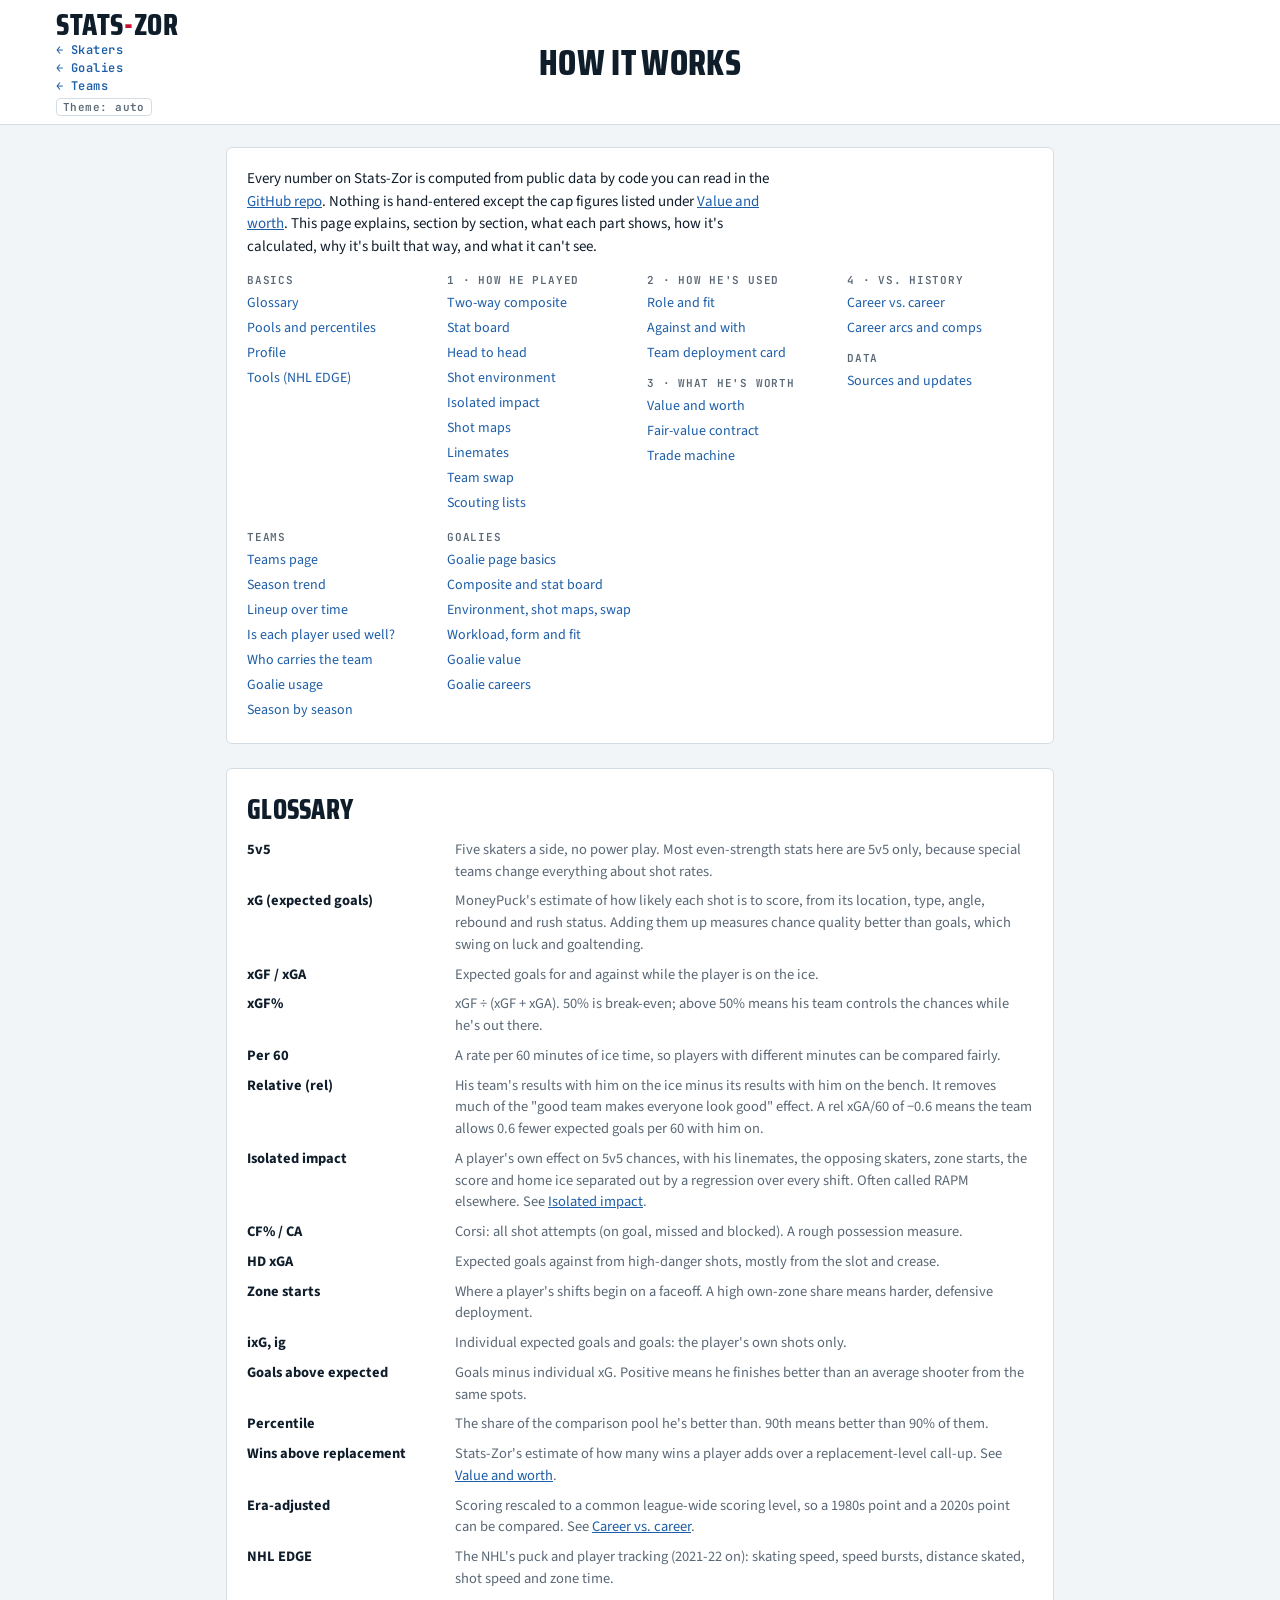
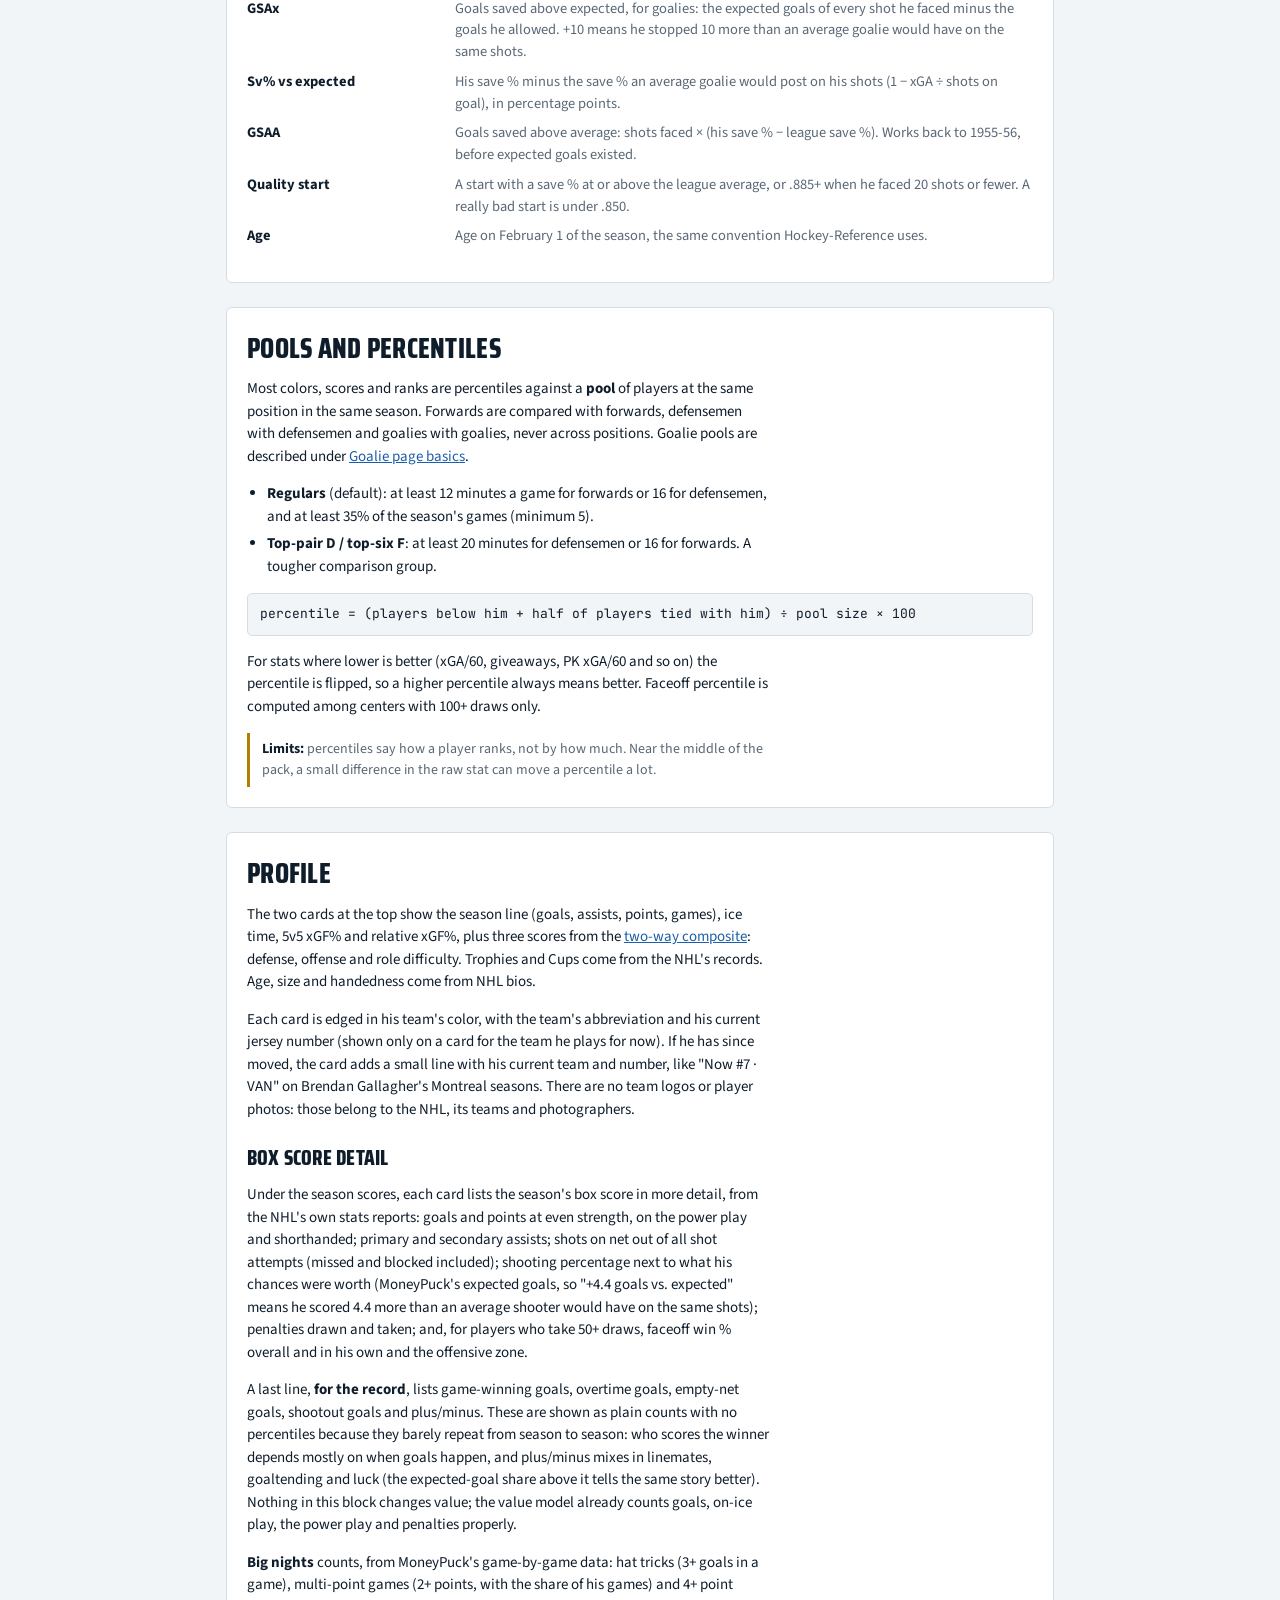
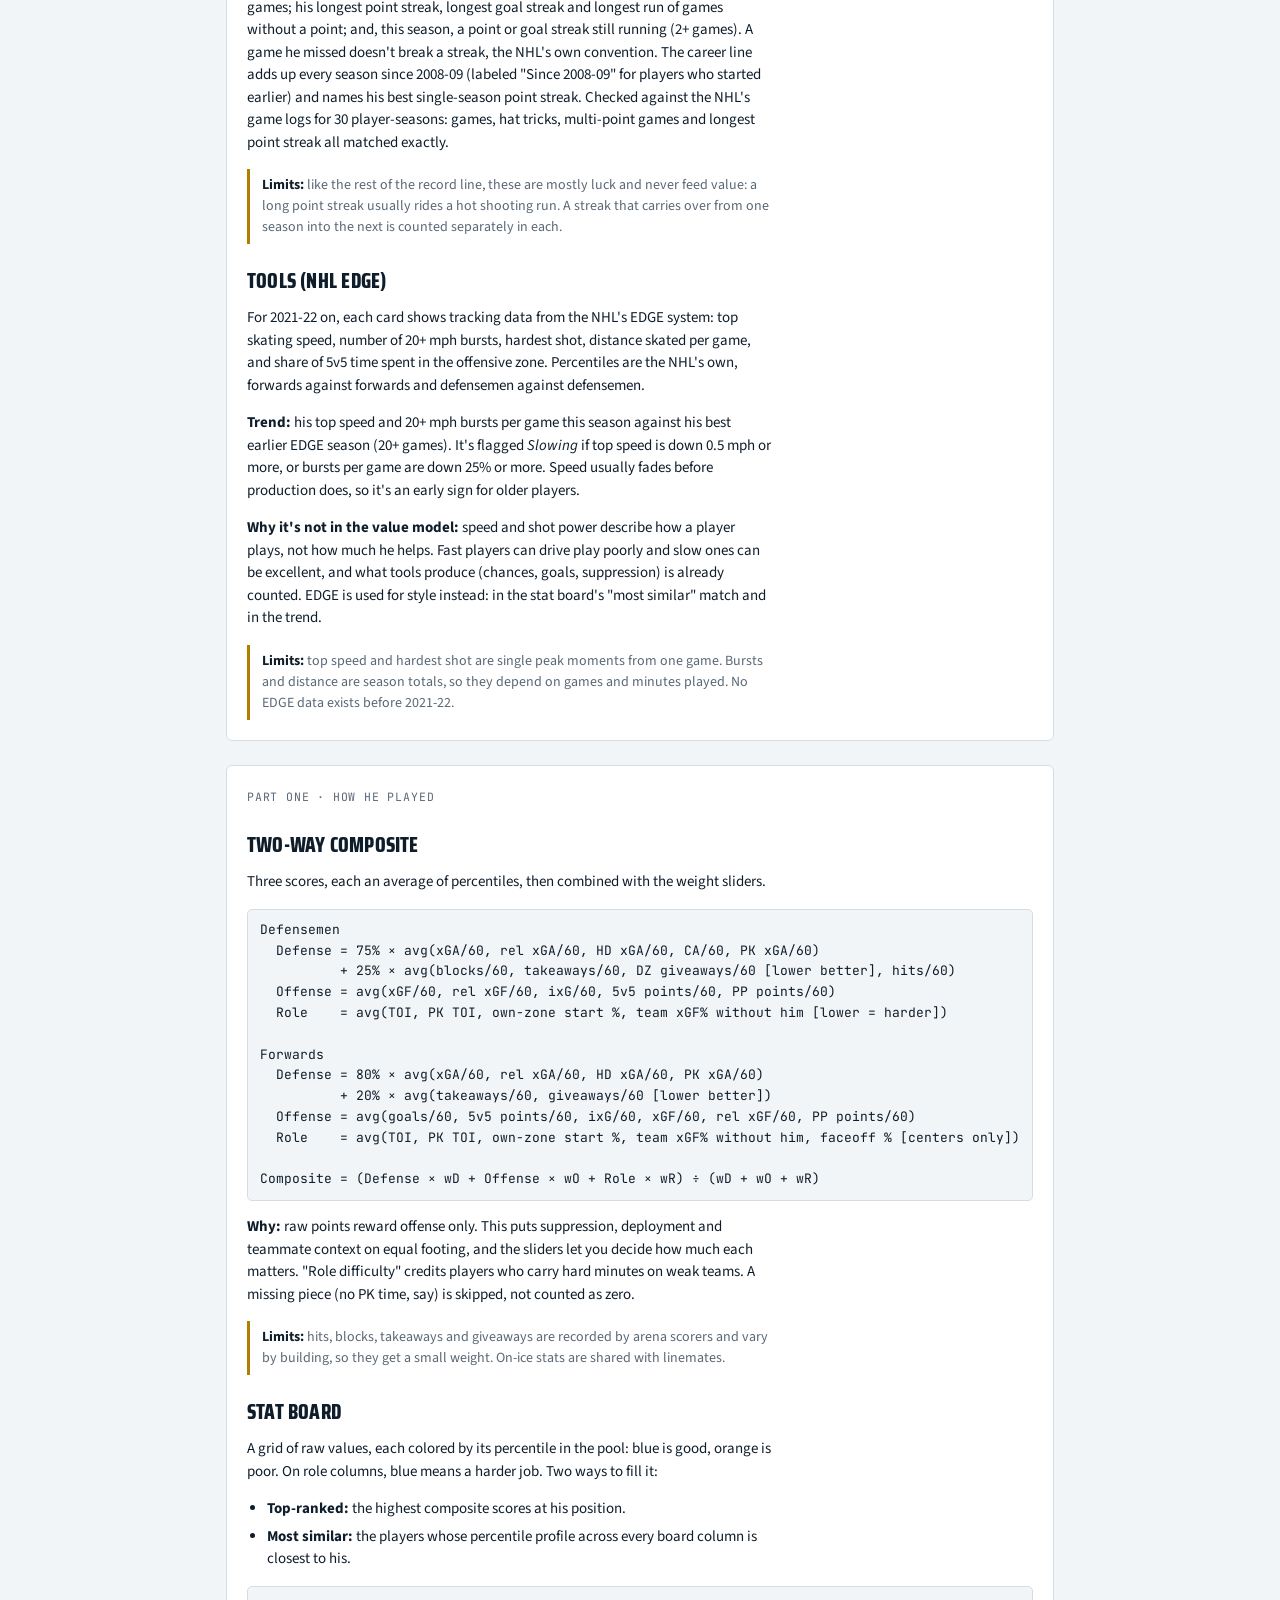
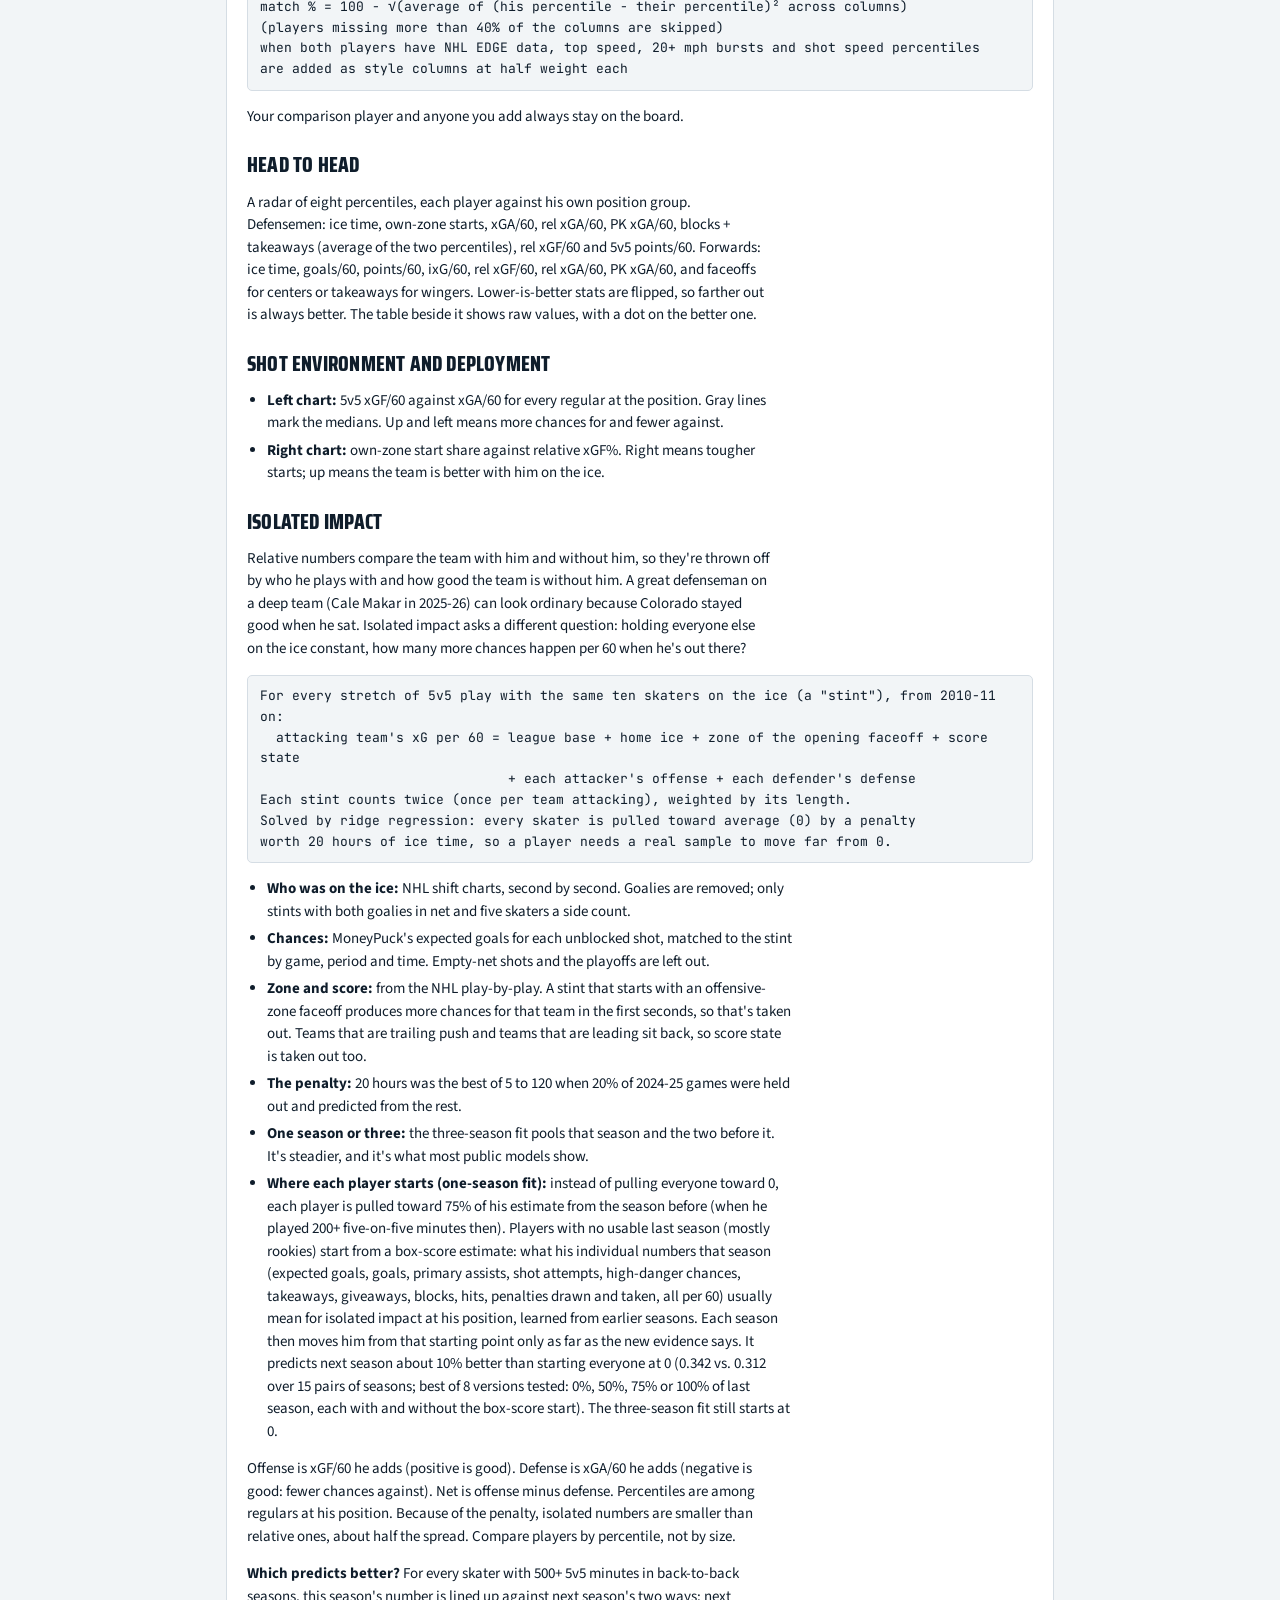
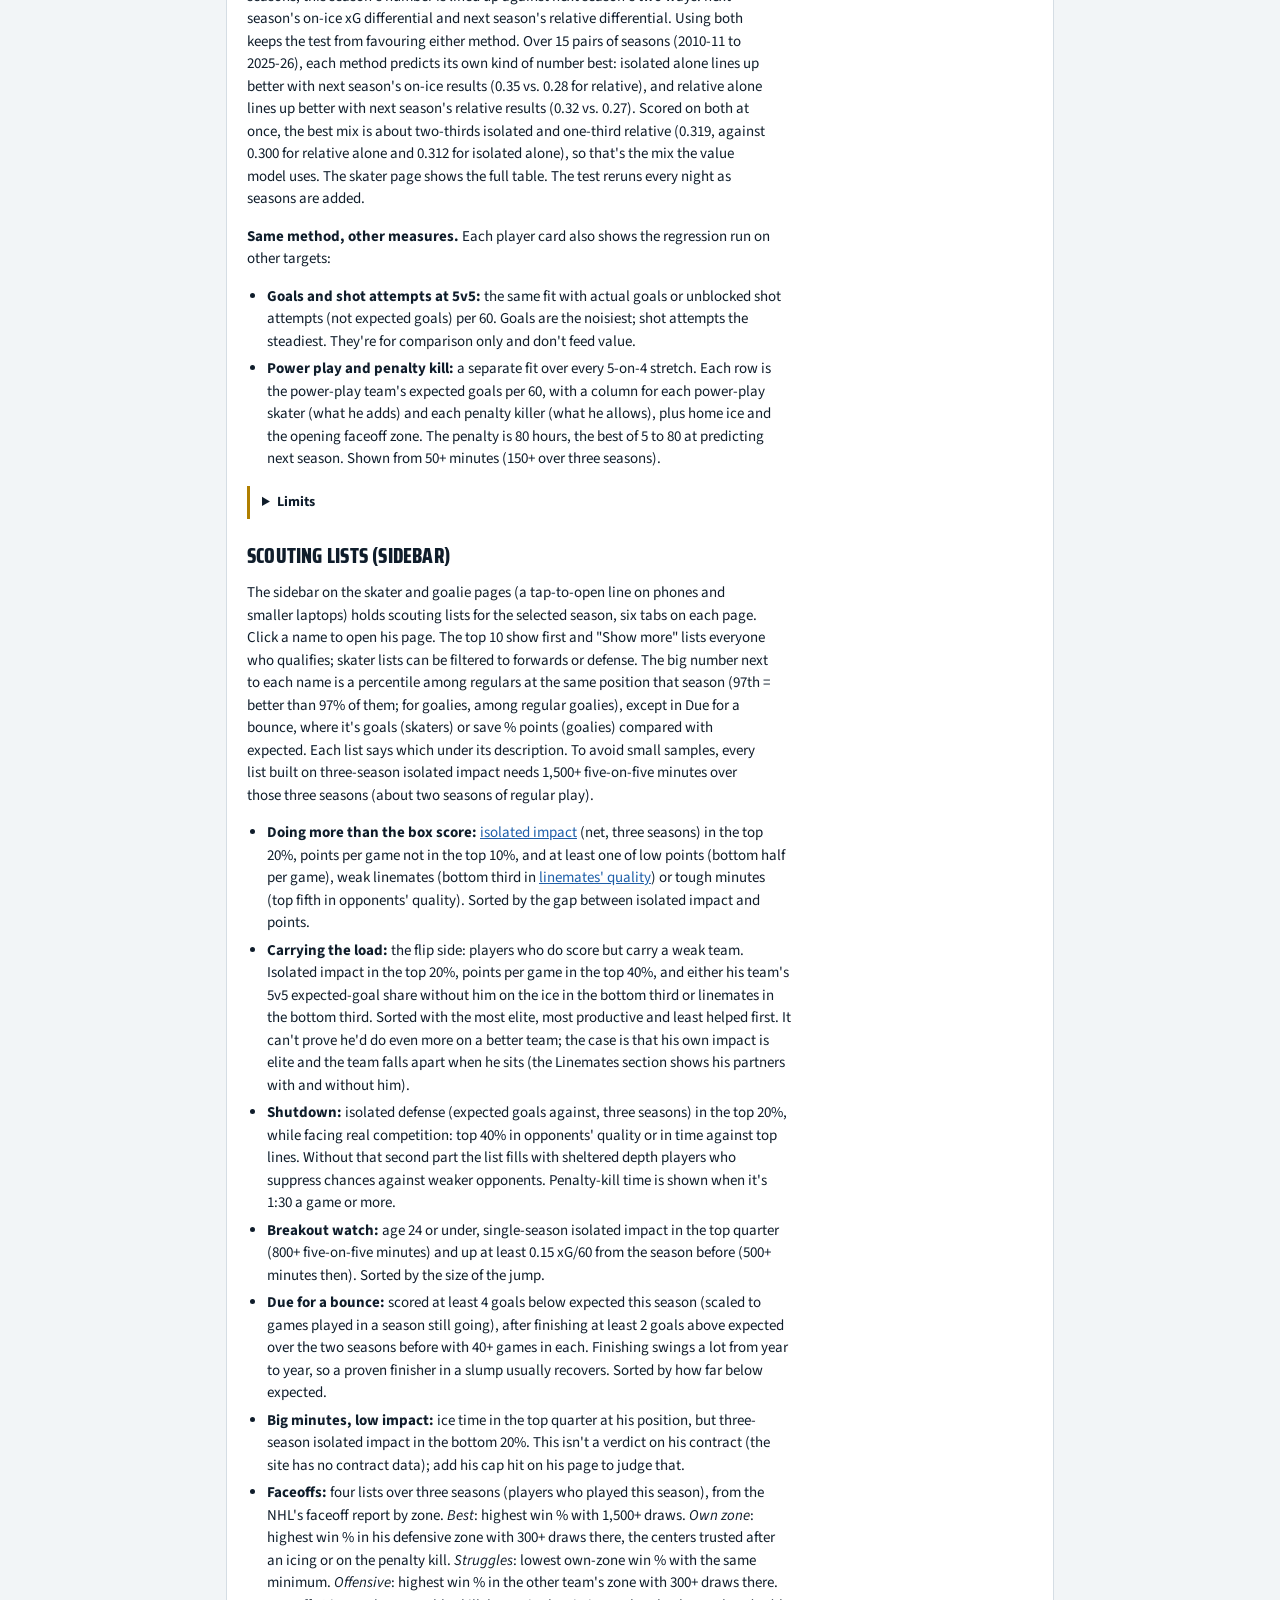
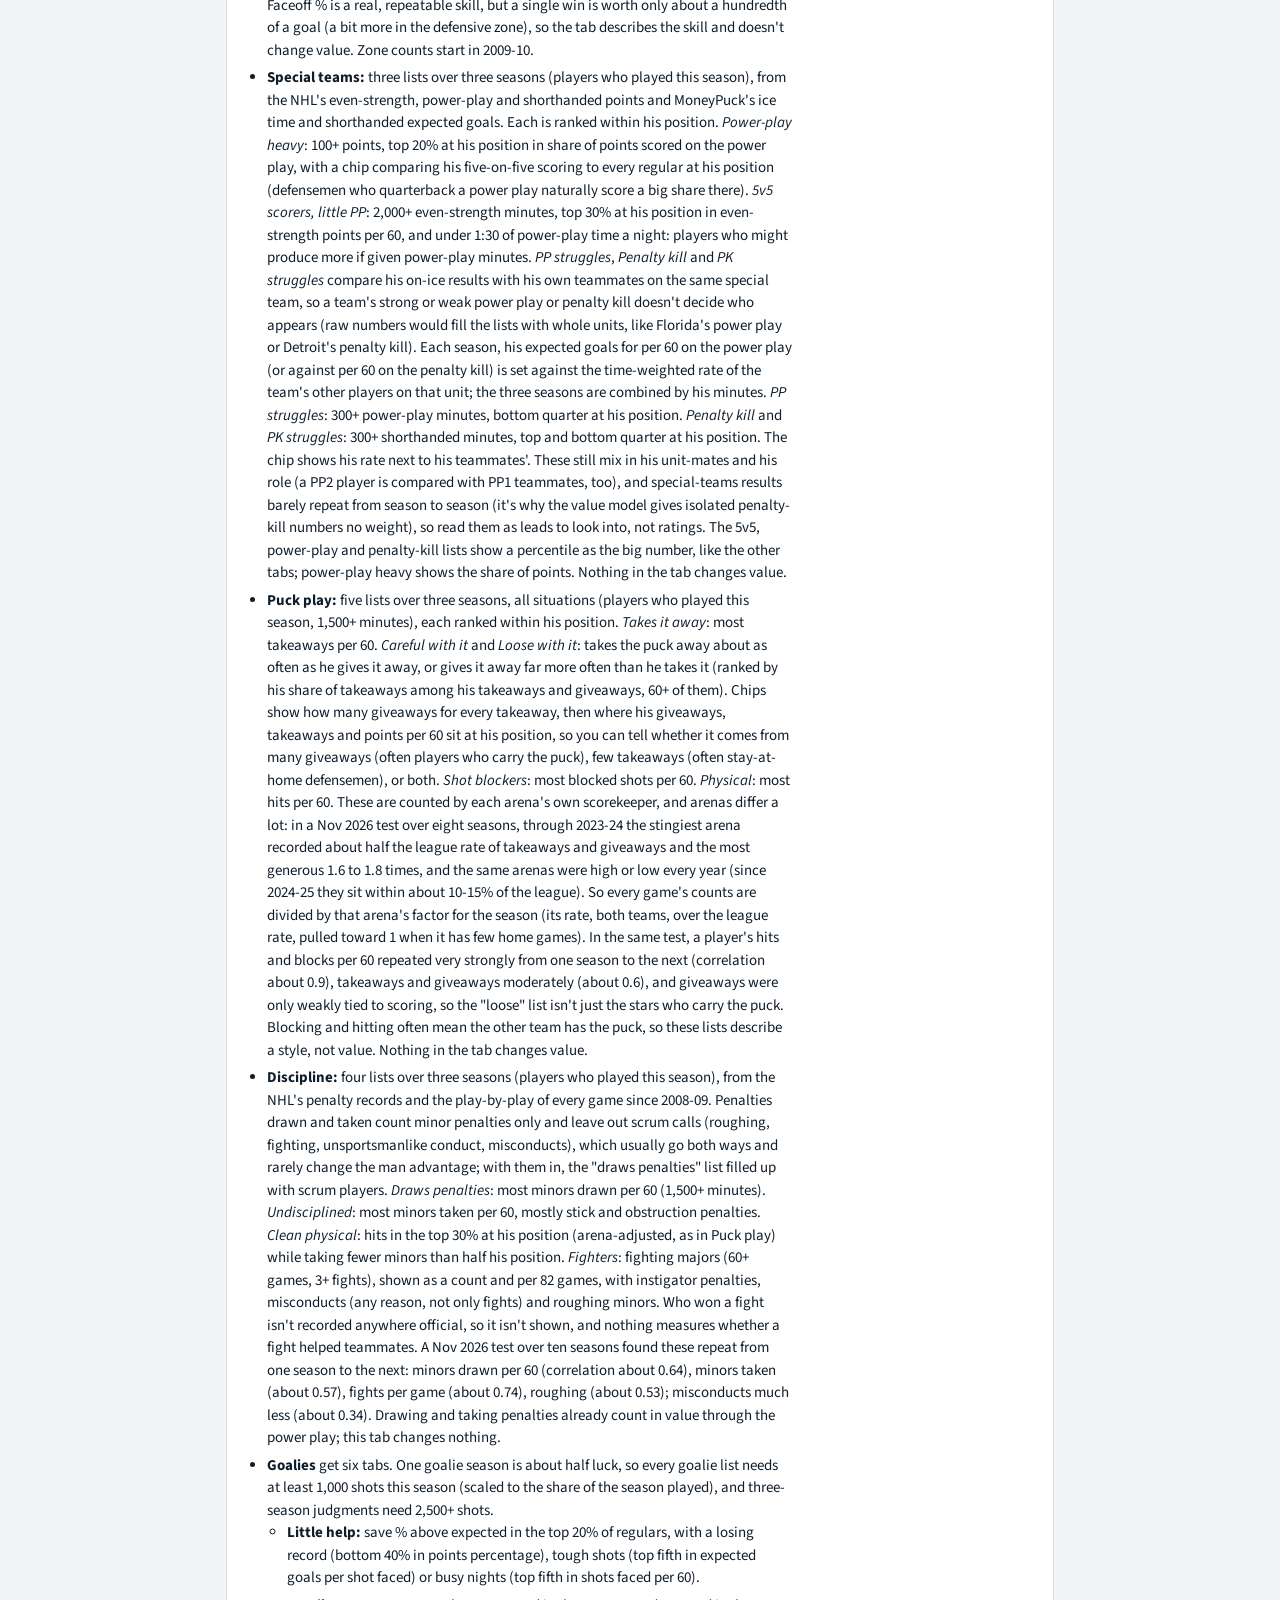
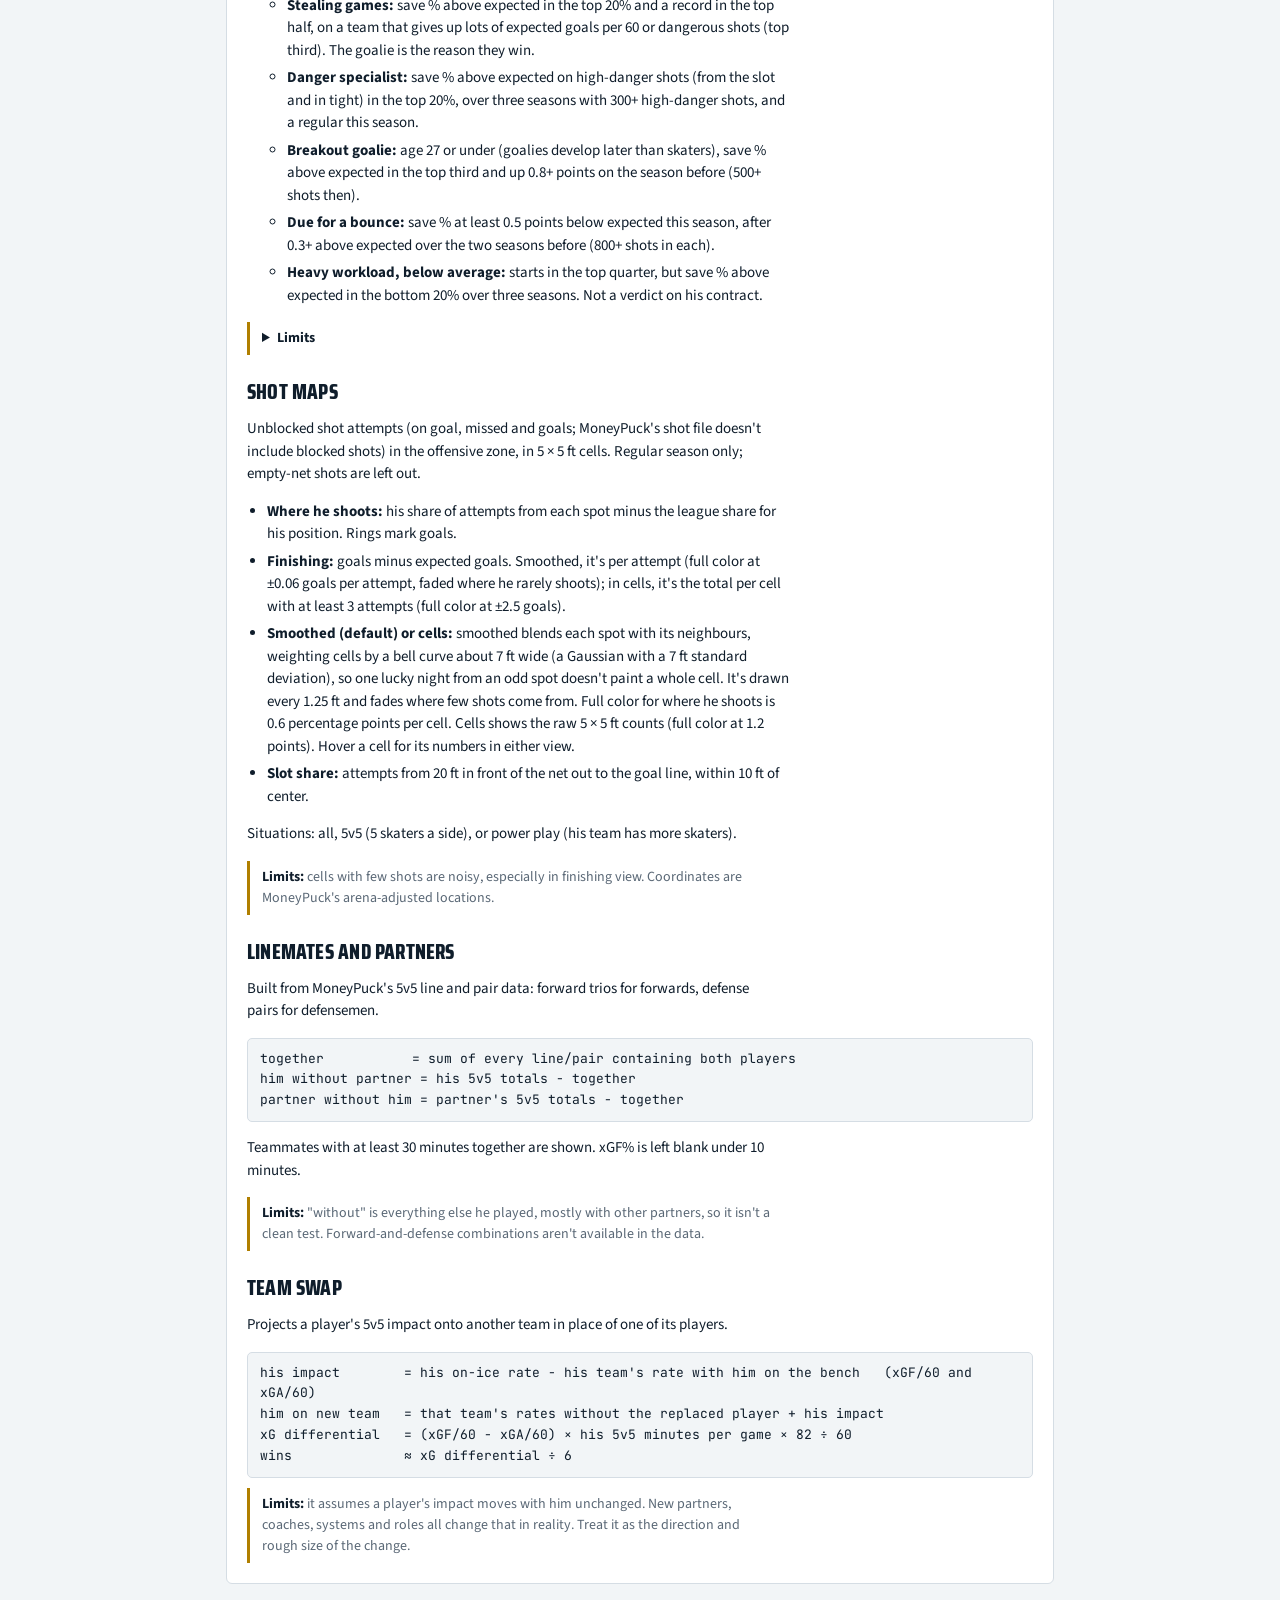
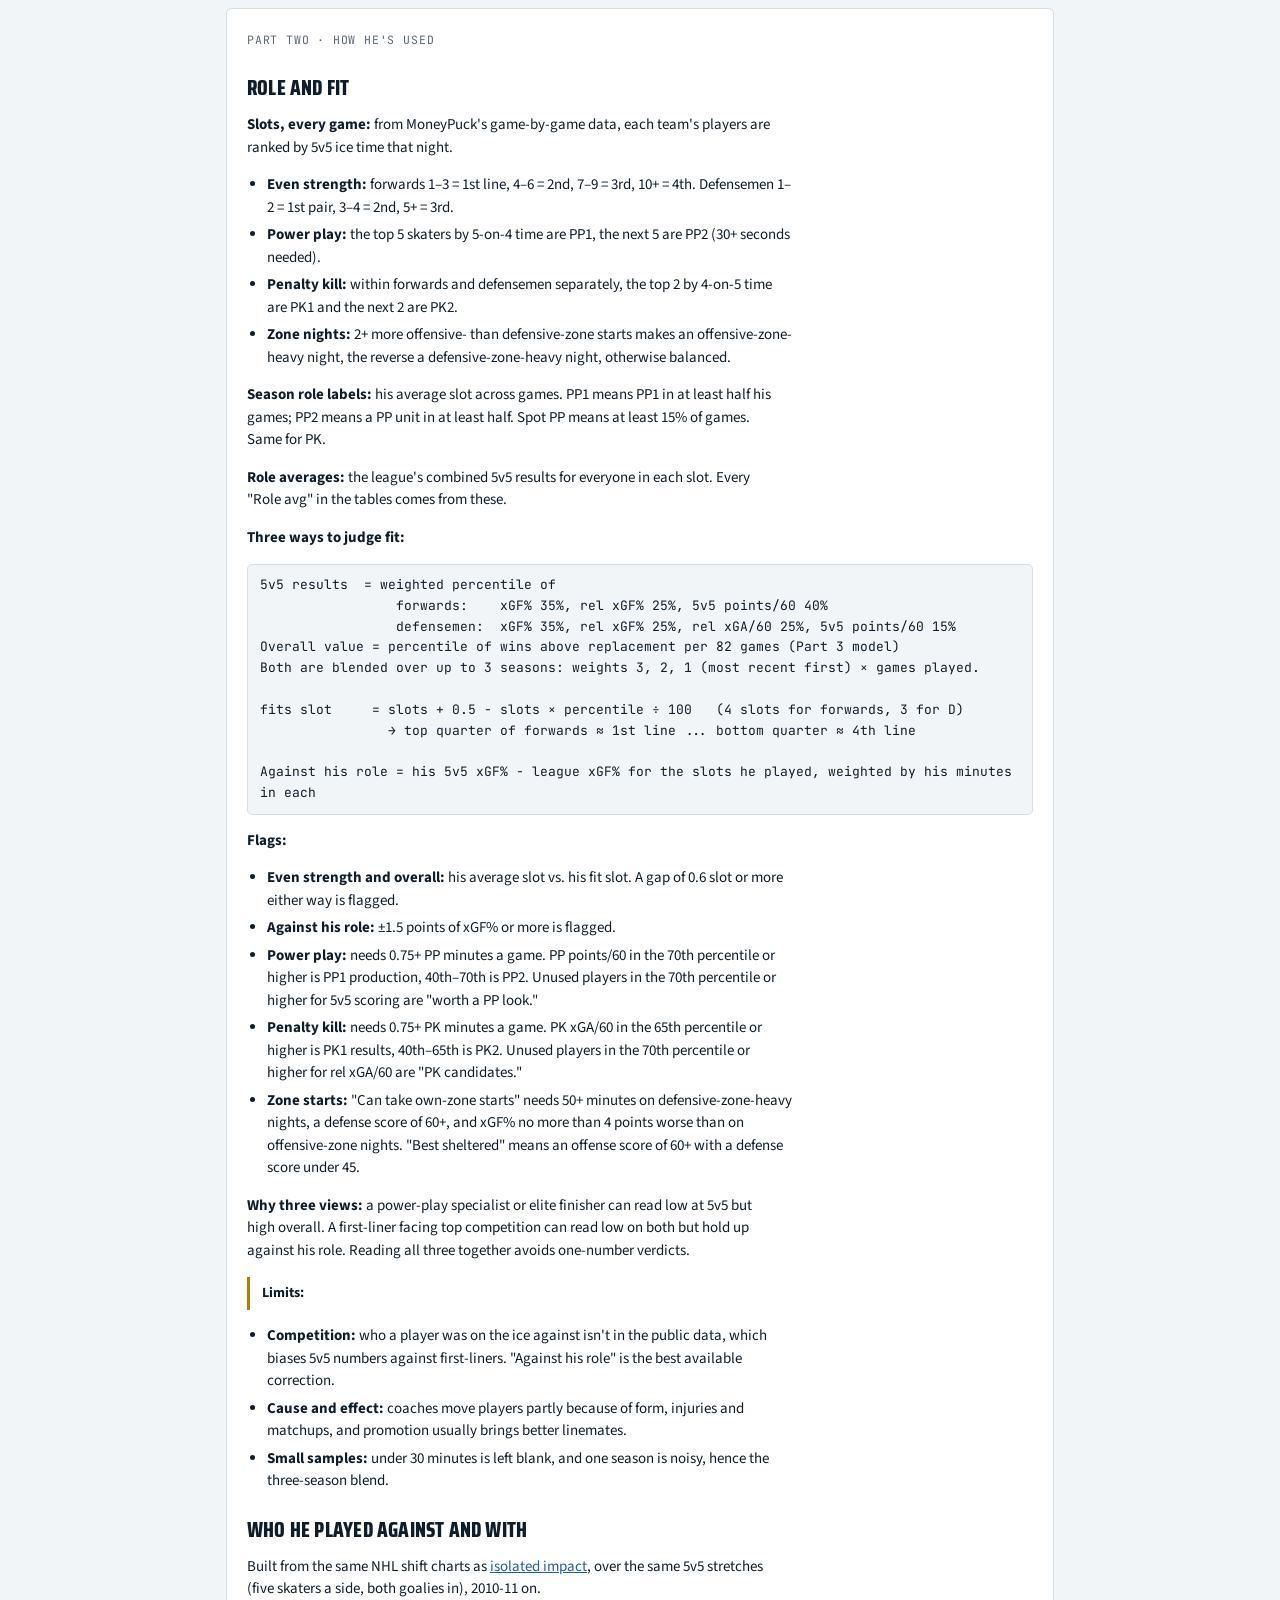
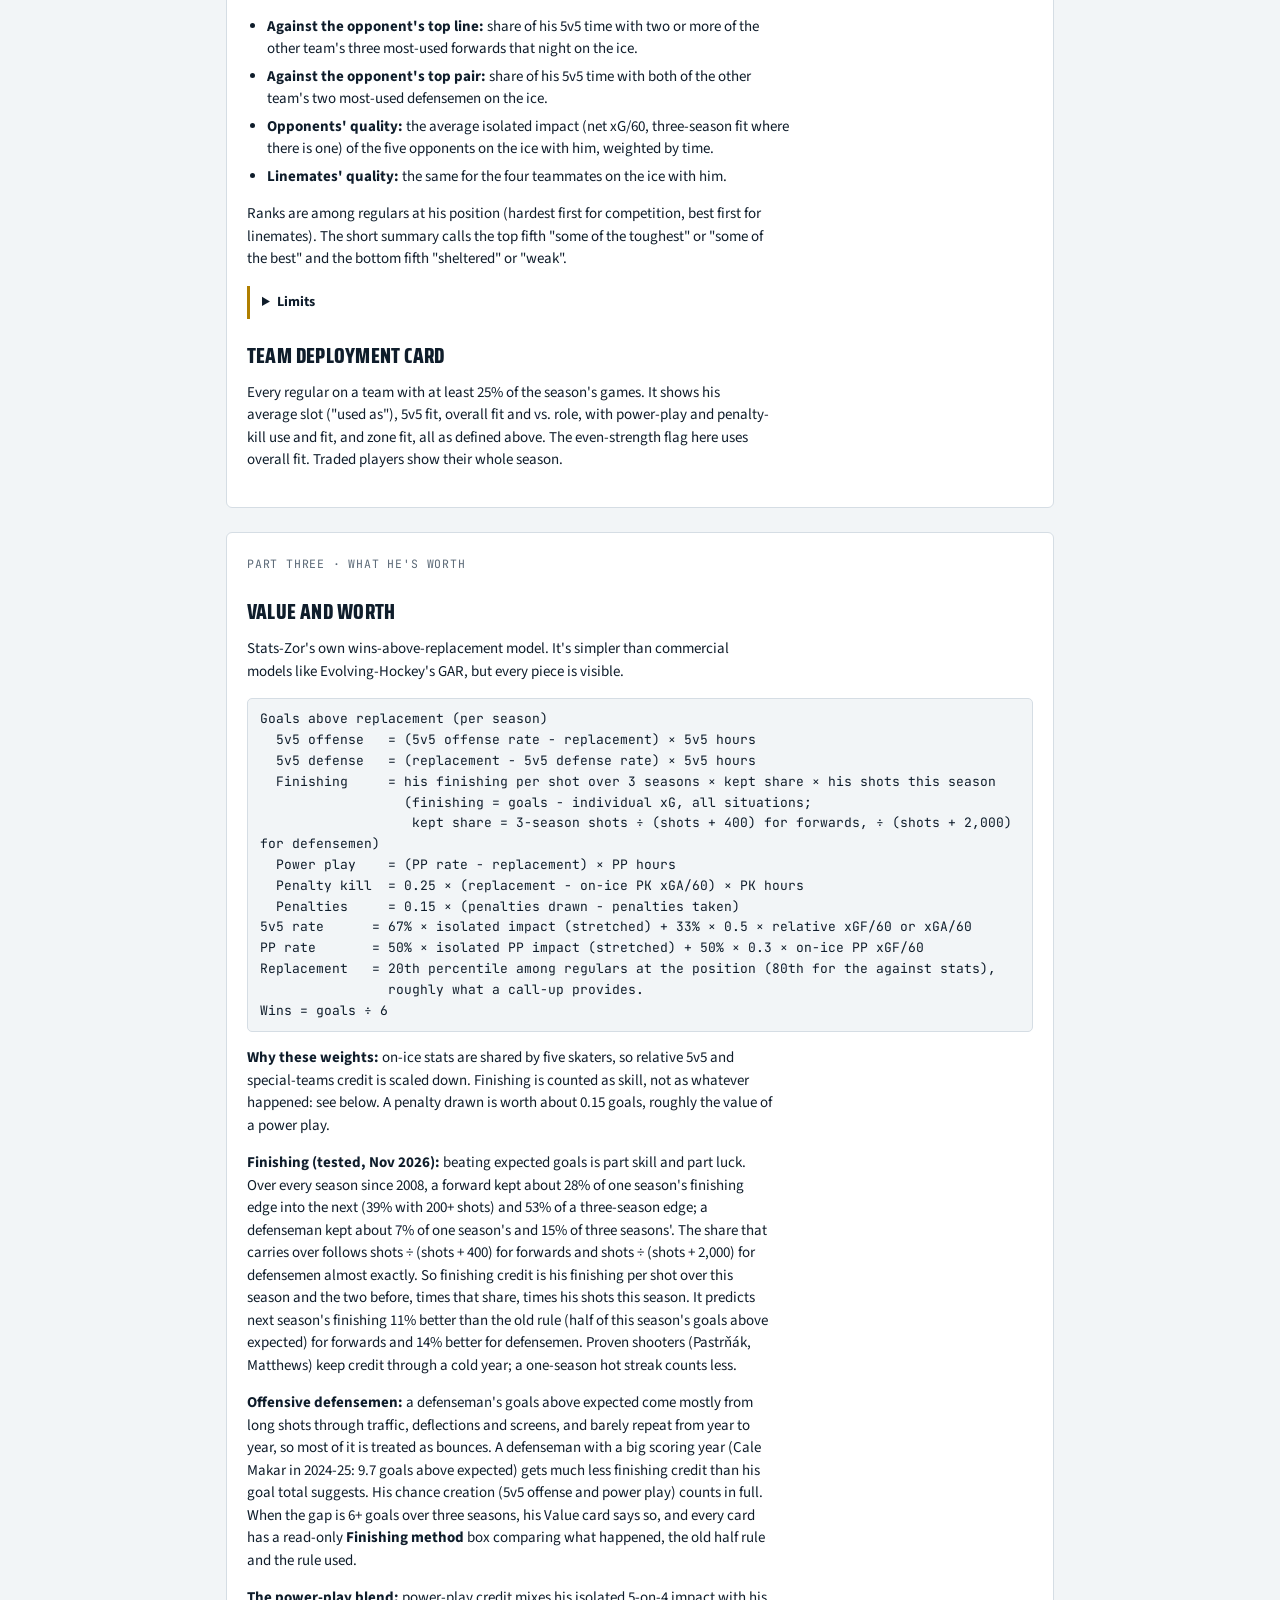
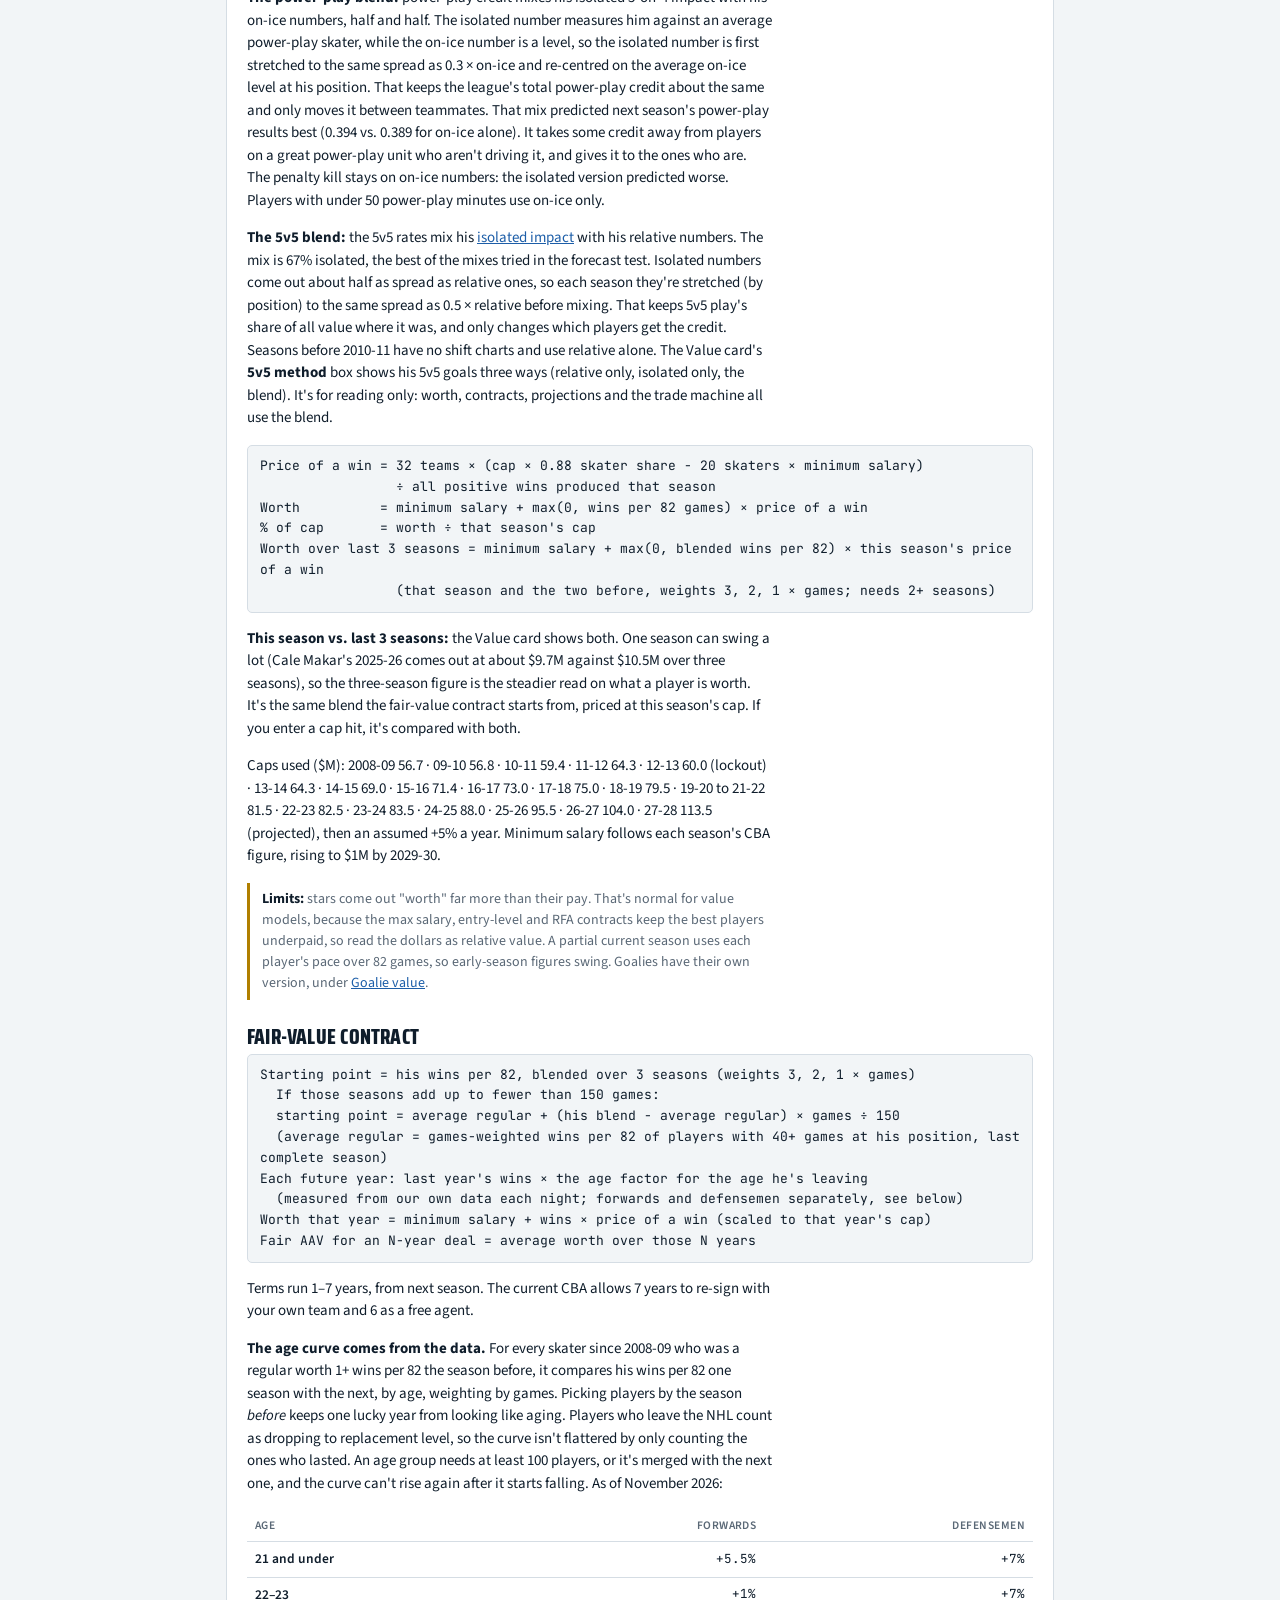
==== about.html @ ef89e0b1 "Player cards: Big nights line (hat tricks, multi-point games, point and goal streaks) Built from the" ====
<!doctype html>
<html lang="en">
<head>
<meta charset="utf-8">
<meta name="viewport" content="width=device-width, initial-scale=1, viewport-fit=cover">
<title>How It Works · Stats-Zor</title>
<meta name="description" content="The math, logic and limits behind every section of Stats-Zor.">
<link rel="icon" href="favicon.svg" type="image/svg+xml">
<link rel="icon" href="favicon-32.png" type="image/png" sizes="32x32">
<link rel="apple-touch-icon" href="apple-touch-icon.png">
<link rel="preconnect" href="https://fonts.googleapis.com">
<link rel="preconnect" href="https://fonts.gstatic.com" crossorigin>
<link rel="stylesheet" href="https://fonts.googleapis.com/css2?family=Saira+Condensed:wght@600;800&family=Source+Sans+3:wght@400;600;700&family=JetBrains+Mono:wght@400;600&display=swap">
<link rel="stylesheet" href="styles.css?v=202611190800">
<script src="theme.js?v=202611150400"></script>
<style>
.doc{max-width:860px}
.doc h2{font-size:28px;margin-top:6px}
.doc h3{font-size:21px;margin:26px 0 6px;scroll-margin-top:20px}
.doc p,.doc li{max-width:75ch}
.doc ul{padding-left:20px;display:flex;flex-direction:column;gap:5px}
.doc .m{font:13px/1.6 var(--f-mono);background:var(--bg);border:1px solid var(--line);border-radius:5px;padding:10px 12px;overflow-x:auto;white-space:pre-wrap}
.doc .lim{margin:10px 0 0}
.doc .lim b{color:var(--ink)}
.toc{display:grid;grid-template-columns:repeat(auto-fit,minmax(min(100%,170px),1fr));gap:14px;font-size:14px}
.toc b{display:block;font:600 11px var(--f-mono);letter-spacing:.07em;text-transform:uppercase;color:var(--muted);margin-bottom:4px}
.toc a{display:block;text-decoration:none;padding:2px 0}
.gl{display:grid;grid-template-columns:minmax(120px,190px) 1fr;gap:8px 18px;font-size:14.5px}
.gl dt{font-weight:700}
.gl dd{margin:0;color:var(--muted)}
/* page title: centered across the header on desktop, under the logo on phones */
.pagetitle{flex:1;min-width:0}
@media (min-width:900px){.top .top-in{position:relative}.pagetitle{position:absolute;left:0;right:0;text-align:center;pointer-events:none}.pagetitle h1{pointer-events:auto}}
@media (max-width:560px){.gl{grid-template-columns:1fr}.gl dd{margin-bottom:6px}}
</style>
</head>
<body>
<header class="top">
  <div class="wrap top-in" style="align-items:center">
    <div class="brandbox"><a class="brand" href="./">STATS<span>-</span>ZOR</a><a class="tradelink" href="./">← Skaters</a><a class="tradelink" href="goalies.html">← Goalies</a><a class="tradelink" href="teams.html">← Teams</a></div>
    <div class="pagetitle"><h1 style="font-size:clamp(26px,4vw,36px)">How it works</h1></div>
  </div>
</header>
<main class="wrap doc">

<section class="panel">
  <p style="margin-top:0">Every number on Stats-Zor is computed from public data by code you can read in the <a href="https://github.com/Ciiiv/Stats-Zor">GitHub repo</a>. Nothing is hand-entered except the cap figures listed under <a href="#m-value">Value and worth</a>. This page explains, section by section, what each part shows, how it's calculated, why it's built that way, and what it can't see.</p>
  <div class="toc">
    <div><b>Basics</b><a href="#glossary">Glossary</a><a href="#pools">Pools and percentiles</a><a href="#m-profile">Profile</a><a href="#m-tools">Tools (NHL EDGE)</a></div>
    <div><b>1 · How he played</b><a href="#m-rank">Two-way composite</a><a href="#m-matrix">Stat board</a><a href="#m-h2h">Head to head</a><a href="#m-env">Shot environment</a><a href="#m-iso">Isolated impact</a><a href="#m-shots">Shot maps</a><a href="#m-mates">Linemates</a><a href="#m-swap">Team swap</a><a href="#m-gems">Scouting lists</a></div>
    <div><b>2 · How he's used</b><a href="#m-role">Role and fit</a><a href="#m-comp">Against and with</a><a href="#m-lineup">Team deployment card</a><b style="margin-top:10px">3 · What he's worth</b><a href="#m-value">Value and worth</a><a href="#m-deal">Fair-value contract</a><a href="#m-trade">Trade machine</a></div>
    <div><b>4 · Vs. history</b><a href="#m-career">Career vs. career</a><a href="#m-arcs">Career arcs and comps</a><b style="margin-top:10px">Data</b><a href="#sources">Sources and updates</a></div>
    <div><b>Teams</b><a href="#m-teams">Teams page</a><a href="#m-t-trend">Season trend</a><a href="#m-t-strip">Lineup over time</a><a href="#m-t-deploy">Is each player used well?</a><a href="#m-t-roster">Who carries the team</a><a href="#m-t-goalies">Goalie usage</a><a href="#m-t-history">Season by season</a></div>
    <div><b>Goalies</b><a href="#m-goalies">Goalie page basics</a><a href="#m-g-rank">Composite and stat board</a><a href="#m-g-env">Environment, shot maps, swap</a><a href="#m-g-role">Workload, form and fit</a><a href="#m-g-value">Goalie value</a><a href="#m-g-career">Goalie careers</a></div>
  </div>
</section>

<section class="panel">
  <h2 id="glossary">Glossary</h2>
  <dl class="gl">
    <dt>5v5</dt><dd>Five skaters a side, no power play. Most even-strength stats here are 5v5 only, because special teams change everything about shot rates.</dd>
    <dt>xG (expected goals)</dt><dd>MoneyPuck's estimate of how likely each shot is to score, from its location, type, angle, rebound and rush status. Adding them up measures chance quality better than goals, which swing on luck and goaltending.</dd>
    <dt>xGF / xGA</dt><dd>Expected goals for and against while the player is on the ice.</dd>
    <dt>xGF%</dt><dd>xGF ÷ (xGF + xGA). 50% is break-even; above 50% means his team controls the chances while he's out there.</dd>
    <dt>Per 60</dt><dd>A rate per 60 minutes of ice time, so players with different minutes can be compared fairly.</dd>
    <dt>Relative (rel)</dt><dd>His team's results with him on the ice minus its results with him on the bench. It removes much of the "good team makes everyone look good" effect. A rel xGA/60 of −0.6 means the team allows 0.6 fewer expected goals per 60 with him on.</dd>
    <dt>Isolated impact</dt><dd>A player's own effect on 5v5 chances, with his linemates, the opposing skaters, zone starts, the score and home ice separated out by a regression over every shift. Often called RAPM elsewhere. See <a href="#m-iso">Isolated impact</a>.</dd>
    <dt>CF% / CA</dt><dd>Corsi: all shot attempts (on goal, missed and blocked). A rough possession measure.</dd>
    <dt>HD xGA</dt><dd>Expected goals against from high-danger shots, mostly from the slot and crease.</dd>
    <dt>Zone starts</dt><dd>Where a player's shifts begin on a faceoff. A high own-zone share means harder, defensive deployment.</dd>
    <dt>ixG, ig</dt><dd>Individual expected goals and goals: the player's own shots only.</dd>
    <dt>Goals above expected</dt><dd>Goals minus individual xG. Positive means he finishes better than an average shooter from the same spots.</dd>
    <dt>Percentile</dt><dd>The share of the comparison pool he's better than. 90th means better than 90% of them.</dd>
    <dt>Wins above replacement</dt><dd>Stats-Zor's estimate of how many wins a player adds over a replacement-level call-up. See <a href="#m-value">Value and worth</a>.</dd>
    <dt>Era-adjusted</dt><dd>Scoring rescaled to a common league-wide scoring level, so a 1980s point and a 2020s point can be compared. See <a href="#m-career">Career vs. career</a>.</dd>
    <dt>NHL EDGE</dt><dd>The NHL's puck and player tracking (2021-22 on): skating speed, speed bursts, distance skated, shot speed and zone time.</dd>
    <dt>GSAx</dt><dd>Goals saved above expected, for goalies: the expected goals of every shot he faced minus the goals he allowed. +10 means he stopped 10 more than an average goalie would have on the same shots.</dd>
    <dt>Sv% vs expected</dt><dd>His save % minus the save % an average goalie would post on his shots (1 − xGA ÷ shots on goal), in percentage points.</dd>
    <dt>GSAA</dt><dd>Goals saved above average: shots faced × (his save % − league save %). Works back to 1955-56, before expected goals existed.</dd>
    <dt>Quality start</dt><dd>A start with a save % at or above the league average, or .885+ when he faced 20 shots or fewer. A really bad start is under .850.</dd>
    <dt>Age</dt><dd>Age on February 1 of the season, the same convention Hockey-Reference uses.</dd>
  </dl>
</section>

<section class="panel">
  <h2 id="pools">Pools and percentiles</h2>
  <p>Most colors, scores and ranks are percentiles against a <strong>pool</strong> of players at the same position in the same season. Forwards are compared with forwards, defensemen with defensemen and goalies with goalies, never across positions. Goalie pools are described under <a href="#m-goalies">Goalie page basics</a>.</p>
  <ul>
    <li><strong>Regulars</strong> (default): at least 12 minutes a game for forwards or 16 for defensemen, and at least 35% of the season's games (minimum 5).</li>
    <li><strong>Top-pair D / top-six F</strong>: at least 20 minutes for defensemen or 16 for forwards. A tougher comparison group.</li>
  </ul>
  <div class="m">percentile = (players below him + half of players tied with him) ÷ pool size × 100</div>
  <p>For stats where lower is better (xGA/60, giveaways, PK xGA/60 and so on) the percentile is flipped, so a higher percentile always means better. Faceoff percentile is computed among centers with 100+ draws only.</p>
  <p class="lim"><b>Limits:</b> percentiles say how a player ranks, not by how much. Near the middle of the pack, a small difference in the raw stat can move a percentile a lot.</p>
</section>

<section class="panel">
  <h2 id="m-profile">Profile</h2>
  <p>The two cards at the top show the season line (goals, assists, points, games), ice time, 5v5 xGF% and relative xGF%, plus three scores from the <a href="#m-rank">two-way composite</a>: defense, offense and role difficulty. Trophies and Cups come from the NHL's records. Age, size and handedness come from NHL bios.</p>
  <p>Each card is edged in his team's color, with the team's abbreviation and his current jersey number (shown only on a card for the team he plays for now). If he has since moved, the card adds a small line with his current team and number, like "Now #7 · VAN" on Brendan Gallagher's Montreal seasons. There are no team logos or player photos: those belong to the NHL, its teams and photographers.</p>
  <h3 id="m-box">Box score detail</h3>
  <p>Under the season scores, each card lists the season's box score in more detail, from the NHL's own stats reports: goals and points at even strength, on the power play and shorthanded; primary and secondary assists; shots on net out of all shot attempts (missed and blocked included); shooting percentage next to what his chances were worth (MoneyPuck's expected goals, so "+4.4 goals vs. expected" means he scored 4.4 more than an average shooter would have on the same shots); penalties drawn and taken; and, for players who take 50+ draws, faceoff win % overall and in his own and the offensive zone.</p>
  <p>A last line, <strong>for the record</strong>, lists game-winning goals, overtime goals, empty-net goals, shootout goals and plus/minus. These are shown as plain counts with no percentiles because they barely repeat from season to season: who scores the winner depends mostly on when goals happen, and plus/minus mixes in linemates, goaltending and luck (the expected-goal share above it tells the same story better). Nothing in this block changes value; the value model already counts goals, on-ice play, the power play and penalties properly.</p>

  <p><strong>Big nights</strong> counts, from MoneyPuck's game-by-game data: hat tricks (3+ goals in a game), multi-point games (2+ points, with the share of his games) and 4+ point games; his longest point streak, longest goal streak and longest run of games without a point; and, this season, a point or goal streak still running (2+ games). A game he missed doesn't break a streak, the NHL's own convention. The career line adds up every season since 2008-09 (labeled "Since 2008-09" for players who started earlier) and names his best single-season point streak. Checked against the NHL's game logs for 30 player-seasons: games, hat tricks, multi-point games and longest point streak all matched exactly.</p>
  <p class="lim"><b>Limits:</b> like the rest of the record line, these are mostly luck and never feed value: a long point streak usually rides a hot shooting run. A streak that carries over from one season into the next is counted separately in each.</p>

  <h3 id="m-tools">Tools (NHL EDGE)</h3>
  <p>For 2021-22 on, each card shows tracking data from the NHL's EDGE system: top skating speed, number of 20+ mph bursts, hardest shot, distance skated per game, and share of 5v5 time spent in the offensive zone. Percentiles are the NHL's own, forwards against forwards and defensemen against defensemen.</p>
  <p><strong>Trend:</strong> his top speed and 20+ mph bursts per game this season against his best earlier EDGE season (20+ games). It's flagged <em>Slowing</em> if top speed is down 0.5 mph or more, or bursts per game are down 25% or more. Speed usually fades before production does, so it's an early sign for older players.</p>
  <p><strong>Why it's not in the value model:</strong> speed and shot power describe how a player plays, not how much he helps. Fast players can drive play poorly and slow ones can be excellent, and what tools produce (chances, goals, suppression) is already counted. EDGE is used for style instead: in the stat board's "most similar" match and in the trend.</p>
  <p class="lim"><b>Limits:</b> top speed and hardest shot are single peak moments from one game. Bursts and distance are season totals, so they depend on games and minutes played. No EDGE data exists before 2021-22.</p>
</section>

<section class="panel">
  <span class="eyebrow">Part one · how he played</span>
  <h3 id="m-rank">Two-way composite</h3>
  <p>Three scores, each an average of percentiles, then combined with the weight sliders.</p>
  <div class="m">Defensemen
  Defense = 75% × avg(xGA/60, rel xGA/60, HD xGA/60, CA/60, PK xGA/60)
          + 25% × avg(blocks/60, takeaways/60, DZ giveaways/60 [lower better], hits/60)
  Offense = avg(xGF/60, rel xGF/60, ixG/60, 5v5 points/60, PP points/60)
  Role    = avg(TOI, PK TOI, own-zone start %, team xGF% without him [lower = harder])

Forwards
  Defense = 80% × avg(xGA/60, rel xGA/60, HD xGA/60, PK xGA/60)
          + 20% × avg(takeaways/60, giveaways/60 [lower better])
  Offense = avg(goals/60, 5v5 points/60, ixG/60, xGF/60, rel xGF/60, PP points/60)
  Role    = avg(TOI, PK TOI, own-zone start %, team xGF% without him, faceoff % [centers only])

Composite = (Defense × wD + Offense × wO + Role × wR) ÷ (wD + wO + wR)</div>
  <p><strong>Why:</strong> raw points reward offense only. This puts suppression, deployment and teammate context on equal footing, and the sliders let you decide how much each matters. "Role difficulty" credits players who carry hard minutes on weak teams. A missing piece (no PK time, say) is skipped, not counted as zero.</p>
  <p class="lim"><b>Limits:</b> hits, blocks, takeaways and giveaways are recorded by arena scorers and vary by building, so they get a small weight. On-ice stats are shared with linemates.</p>

  <h3 id="m-matrix">Stat board</h3>
  <p>A grid of raw values, each colored by its percentile in the pool: blue is good, orange is poor. On role columns, blue means a harder job. Two ways to fill it:</p>
  <ul>
    <li><strong>Top-ranked:</strong> the highest composite scores at his position.</li>
    <li><strong>Most similar:</strong> the players whose percentile profile across every board column is closest to his.</li>
  </ul>
  <div class="m">match % = 100 − √(average of (his percentile − their percentile)² across columns)
(players missing more than 40% of the columns are skipped)
when both players have NHL EDGE data, top speed, 20+ mph bursts and shot speed percentiles
are added as style columns at half weight each</div>
  <p>Your comparison player and anyone you add always stay on the board.</p>

  <h3 id="m-h2h">Head to head</h3>
  <p>A radar of eight percentiles, each player against his own position group. Defensemen: ice time, own-zone starts, xGA/60, rel xGA/60, PK xGA/60, blocks + takeaways (average of the two percentiles), rel xGF/60 and 5v5 points/60. Forwards: ice time, goals/60, points/60, ixG/60, rel xGF/60, rel xGA/60, PK xGA/60, and faceoffs for centers or takeaways for wingers. Lower-is-better stats are flipped, so farther out is always better. The table beside it shows raw values, with a dot on the better one.</p>

  <h3 id="m-env">Shot environment and deployment</h3>
  <ul>
    <li><strong>Left chart:</strong> 5v5 xGF/60 against xGA/60 for every regular at the position. Gray lines mark the medians. Up and left means more chances for and fewer against.</li>
    <li><strong>Right chart:</strong> own-zone start share against relative xGF%. Right means tougher starts; up means the team is better with him on the ice.</li>
  </ul>

  <h3 id="m-iso">Isolated impact</h3>
  <p>Relative numbers compare the team with him and without him, so they're thrown off by who he plays with and how good the team is without him. A great defenseman on a deep team (Cale Makar in 2025-26) can look ordinary because Colorado stayed good when he sat. Isolated impact asks a different question: holding everyone else on the ice constant, how many more chances happen per 60 when he's out there?</p>
  <div class="m">For every stretch of 5v5 play with the same ten skaters on the ice (a "stint"), from 2010-11 on:
  attacking team's xG per 60 = league base + home ice + zone of the opening faceoff + score state
                               + each attacker's offense + each defender's defense
Each stint counts twice (once per team attacking), weighted by its length.
Solved by ridge regression: every skater is pulled toward average (0) by a penalty
worth 20 hours of ice time, so a player needs a real sample to move far from 0.</div>
  <ul>
    <li><strong>Who was on the ice:</strong> NHL shift charts, second by second. Goalies are removed; only stints with both goalies in net and five skaters a side count.</li>
    <li><strong>Chances:</strong> MoneyPuck's expected goals for each unblocked shot, matched to the stint by game, period and time. Empty-net shots and the playoffs are left out.</li>
    <li><strong>Zone and score:</strong> from the NHL play-by-play. A stint that starts with an offensive-zone faceoff produces more chances for that team in the first seconds, so that's taken out. Teams that are trailing push and teams that are leading sit back, so score state is taken out too.</li>
    <li><strong>The penalty:</strong> 20 hours was the best of 5 to 120 when 20% of 2024-25 games were held out and predicted from the rest.</li>
    <li><strong>One season or three:</strong> the three-season fit pools that season and the two before it. It's steadier, and it's what most public models show.</li>
    <li><strong>Where each player starts (one-season fit):</strong> instead of pulling everyone toward 0, each player is pulled toward 75% of his estimate from the season before (when he played 200+ five-on-five minutes then). Players with no usable last season (mostly rookies) start from a box-score estimate: what his individual numbers that season (expected goals, goals, primary assists, shot attempts, high-danger chances, takeaways, giveaways, blocks, hits, penalties drawn and taken, all per 60) usually mean for isolated impact at his position, learned from earlier seasons. Each season then moves him from that starting point only as far as the new evidence says. It predicts next season about 10% better than starting everyone at 0 (0.342 vs. 0.312 over 15 pairs of seasons; best of 8 versions tested: 0%, 50%, 75% or 100% of last season, each with and without the box-score start). The three-season fit still starts at 0.</li>
  </ul>
  <p>Offense is xGF/60 he adds (positive is good). Defense is xGA/60 he adds (negative is good: fewer chances against). Net is offense minus defense. Percentiles are among regulars at his position. Because of the penalty, isolated numbers are smaller than relative ones, about half the spread. Compare players by percentile, not by size.</p>
  <p><strong>Which predicts better?</strong> For every skater with 500+ 5v5 minutes in back-to-back seasons, this season's number is lined up against next season's two ways: next season's on-ice xG differential and next season's relative differential. Using both keeps the test from favouring either method. Over 15 pairs of seasons (2010-11 to 2025-26), each method predicts its own kind of number best: isolated alone lines up better with next season's on-ice results (0.35 vs. 0.28 for relative), and relative alone lines up better with next season's relative results (0.32 vs. 0.27). Scored on both at once, the best mix is about two-thirds isolated and one-third relative (0.319, against 0.300 for relative alone and 0.312 for isolated alone), so that's the mix the value model uses. The skater page shows the full table. The test reruns every night as seasons are added.</p>
  <p><strong>Same method, other measures.</strong> Each player card also shows the regression run on other targets:</p>
  <ul>
    <li><strong>Goals and shot attempts at 5v5:</strong> the same fit with actual goals or unblocked shot attempts (not expected goals) per 60. Goals are the noisiest; shot attempts the steadiest. They're for comparison only and don't feed value.</li>
    <li><strong>Power play and penalty kill:</strong> a separate fit over every 5-on-4 stretch. Each row is the power-play team's expected goals per 60, with a column for each power-play skater (what he adds) and each penalty killer (what he allows), plus home ice and the opening faceoff zone. The penalty is 80 hours, the best of 5 to 80 at predicting next season. Shown from 50+ minutes (150+ over three seasons).</li>
  </ul>
  <details class="lim"><summary>Limits</summary><ul>
    <li>It starts in 2010-11, the first season with NHL shift charts. A few games each season have no shift chart and are skipped (57 of 1,312 in 2024-25).</li>
    <li>The regression separates linemates and opponents only as far as they play apart. Two players who are almost always together (the Sedins, a fixed top pair) share credit roughly evenly.</li>
    <li>It doesn't adjust for scorekeeper differences between rinks, or for the quality of the goalie behind him (only chances are measured, not goals).</li>
    <li>Early in a season the single-season numbers sit close to where the player started (his last season, or his box-score estimate). That's the starting point doing its job, not a sign nothing has changed.</li>
    <li>Penalty-kill numbers barely repeat from one season to the next (a 0.14 correlation even for on-ice numbers), so read them loosely. Power-play units are fixed groups, so credit inside a unit is split roughly evenly.</li>
  </ul></details>

  <h3 id="m-gems">Scouting lists (sidebar)</h3>
  <p>The sidebar on the skater and goalie pages (a tap-to-open line on phones and smaller laptops) holds scouting lists for the selected season, six tabs on each page. Click a name to open his page. The top 10 show first and "Show more" lists everyone who qualifies; skater lists can be filtered to forwards or defense. The big number next to each name is a percentile among regulars at the same position that season (97th = better than 97% of them; for goalies, among regular goalies), except in Due for a bounce, where it's goals (skaters) or save % points (goalies) compared with expected. Each list says which under its description. To avoid small samples, every list built on three-season isolated impact needs 1,500+ five-on-five minutes over those three seasons (about two seasons of regular play).</p>
  <ul>
    <li><strong>Doing more than the box score:</strong> <a href="#m-iso">isolated impact</a> (net, three seasons) in the top 20%, points per game not in the top 10%, and at least one of low points (bottom half per game), weak linemates (bottom third in <a href="#m-comp">linemates' quality</a>) or tough minutes (top fifth in opponents' quality). Sorted by the gap between isolated impact and points.</li>
    <li><strong>Carrying the load:</strong> the flip side: players who do score but carry a weak team. Isolated impact in the top 20%, points per game in the top 40%, and either his team's 5v5 expected-goal share without him on the ice in the bottom third or linemates in the bottom third. Sorted with the most elite, most productive and least helped first. It can't prove he'd do even more on a better team; the case is that his own impact is elite and the team falls apart when he sits (the Linemates section shows his partners with and without him).</li>
    <li><strong>Shutdown:</strong> isolated defense (expected goals against, three seasons) in the top 20%, while facing real competition: top 40% in opponents' quality or in time against top lines. Without that second part the list fills with sheltered depth players who suppress chances against weaker opponents. Penalty-kill time is shown when it's 1:30 a game or more.</li>
    <li><strong>Breakout watch:</strong> age 24 or under, single-season isolated impact in the top quarter (800+ five-on-five minutes) and up at least 0.15 xG/60 from the season before (500+ minutes then). Sorted by the size of the jump.</li>
    <li><strong>Due for a bounce:</strong> scored at least 4 goals below expected this season (scaled to games played in a season still going), after finishing at least 2 goals above expected over the two seasons before with 40+ games in each. Finishing swings a lot from year to year, so a proven finisher in a slump usually recovers. Sorted by how far below expected.</li>
    <li><strong>Big minutes, low impact:</strong> ice time in the top quarter at his position, but three-season isolated impact in the bottom 20%. This isn't a verdict on his contract (the site has no contract data); add his cap hit on his page to judge that.</li>
    <li><strong>Faceoffs:</strong> four lists over three seasons (players who played this season), from the NHL's faceoff report by zone. <em>Best</em>: highest win % with 1,500+ draws. <em>Own zone</em>: highest win % in his defensive zone with 300+ draws there, the centers trusted after an icing or on the penalty kill. <em>Struggles</em>: lowest own-zone win % with the same minimum. <em>Offensive</em>: highest win % in the other team's zone with 300+ draws there. Faceoff % is a real, repeatable skill, but a single win is worth only about a hundredth of a goal (a bit more in the defensive zone), so the tab describes the skill and doesn't change value. Zone counts start in 2009-10.</li>
    <li><strong>Special teams:</strong> three lists over three seasons (players who played this season), from the NHL's even-strength, power-play and shorthanded points and MoneyPuck's ice time and shorthanded expected goals. Each is ranked within his position. <em>Power-play heavy</em>: 100+ points, top 20% at his position in share of points scored on the power play, with a chip comparing his five-on-five scoring to every regular at his position (defensemen who quarterback a power play naturally score a big share there). <em>5v5 scorers, little PP</em>: 2,000+ even-strength minutes, top 30% at his position in even-strength points per 60, and under 1:30 of power-play time a night: players who might produce more if given power-play minutes. <em>PP struggles</em>, <em>Penalty kill</em> and <em>PK struggles</em> compare his on-ice results with his own teammates on the same special team, so a team's strong or weak power play or penalty kill doesn't decide who appears (raw numbers would fill the lists with whole units, like Florida's power play or Detroit's penalty kill). Each season, his expected goals for per 60 on the power play (or against per 60 on the penalty kill) is set against the time-weighted rate of the team's other players on that unit; the three seasons are combined by his minutes. <em>PP struggles</em>: 300+ power-play minutes, bottom quarter at his position. <em>Penalty kill</em> and <em>PK struggles</em>: 300+ shorthanded minutes, top and bottom quarter at his position. The chip shows his rate next to his teammates'. These still mix in his unit-mates and his role (a PP2 player is compared with PP1 teammates, too), and special-teams results barely repeat from season to season (it's why the value model gives isolated penalty-kill numbers no weight), so read them as leads to look into, not ratings. The 5v5, power-play and penalty-kill lists show a percentile as the big number, like the other tabs; power-play heavy shows the share of points. Nothing in the tab changes value.</li>
    <li><strong>Puck play:</strong> five lists over three seasons, all situations (players who played this season, 1,500+ minutes), each ranked within his position. <em>Takes it away</em>: most takeaways per 60. <em>Careful with it</em> and <em>Loose with it</em>: takes the puck away about as often as he gives it away, or gives it away far more often than he takes it (ranked by his share of takeaways among his takeaways and giveaways, 60+ of them). Chips show how many giveaways for every takeaway, then where his giveaways, takeaways and points per 60 sit at his position, so you can tell whether it comes from many giveaways (often players who carry the puck), few takeaways (often stay-at-home defensemen), or both. <em>Shot blockers</em>: most blocked shots per 60. <em>Physical</em>: most hits per 60. These are counted by each arena's own scorekeeper, and arenas differ a lot: in a Nov 2026 test over eight seasons, through 2023-24 the stingiest arena recorded about half the league rate of takeaways and giveaways and the most generous 1.6 to 1.8 times, and the same arenas were high or low every year (since 2024-25 they sit within about 10-15% of the league). So every game's counts are divided by that arena's factor for the season (its rate, both teams, over the league rate, pulled toward 1 when it has few home games). In the same test, a player's hits and blocks per 60 repeated very strongly from one season to the next (correlation about 0.9), takeaways and giveaways moderately (about 0.6), and giveaways were only weakly tied to scoring, so the "loose" list isn't just the stars who carry the puck. Blocking and hitting often mean the other team has the puck, so these lists describe a style, not value. Nothing in the tab changes value.</li>
    <li><strong>Discipline:</strong> four lists over three seasons (players who played this season), from the NHL's penalty records and the play-by-play of every game since 2008-09. Penalties drawn and taken count minor penalties only and leave out scrum calls (roughing, fighting, unsportsmanlike conduct, misconducts), which usually go both ways and rarely change the man advantage; with them in, the "draws penalties" list filled up with scrum players. <em>Draws penalties</em>: most minors drawn per 60 (1,500+ minutes). <em>Undisciplined</em>: most minors taken per 60, mostly stick and obstruction penalties. <em>Clean physical</em>: hits in the top 30% at his position (arena-adjusted, as in Puck play) while taking fewer minors than half his position. <em>Fighters</em>: fighting majors (60+ games, 3+ fights), shown as a count and per 82 games, with instigator penalties, misconducts (any reason, not only fights) and roughing minors. Who won a fight isn't recorded anywhere official, so it isn't shown, and nothing measures whether a fight helped teammates. A Nov 2026 test over ten seasons found these repeat from one season to the next: minors drawn per 60 (correlation about 0.64), minors taken (about 0.57), fights per game (about 0.74), roughing (about 0.53); misconducts much less (about 0.34). Drawing and taking penalties already count in value through the power play; this tab changes nothing.</li>
    <li><strong>Goalies</strong> get six tabs. One goalie season is about half luck, so every goalie list needs at least 1,000 shots this season (scaled to the share of the season played), and three-season judgments need 2,500+ shots.
      <ul>
        <li><strong>Little help:</strong> save % above expected in the top 20% of regulars, with a losing record (bottom 40% in points percentage), tough shots (top fifth in expected goals per shot faced) or busy nights (top fifth in shots faced per 60).</li>
        <li><strong>Stealing games:</strong> save % above expected in the top 20% and a record in the top half, on a team that gives up lots of expected goals per 60 or dangerous shots (top third). The goalie is the reason they win.</li>
        <li><strong>Danger specialist:</strong> save % above expected on high-danger shots (from the slot and in tight) in the top 20%, over three seasons with 300+ high-danger shots, and a regular this season.</li>
        <li><strong>Breakout goalie:</strong> age 27 or under (goalies develop later than skaters), save % above expected in the top third and up 0.8+ points on the season before (500+ shots then).</li>
        <li><strong>Due for a bounce:</strong> save % at least 0.5 points below expected this season, after 0.3+ above expected over the two seasons before (800+ shots in each).</li>
        <li><strong>Heavy workload, below average:</strong> starts in the top quarter, but save % above expected in the bottom 20% over three seasons. Not a verdict on his contract.</li>
      </ul></li>
  </ul>
  <details class="lim"><summary>Limits</summary><ul>
    <li>These are starting points for a closer look, not verdicts. Open the player's page and check the details.</li>
    <li>Players whose points are already in the top 10% are left out of the box-score list on purpose (Moritz Seider in 2025-26); he shows up under Carrying the load and Breakout watch instead.</li>
    <li>Breakout watch and Due for a bounce lean on one season of results, with minute and game minimums to keep the samples honest. Early in a season some lists are short or empty until players reach the minimums.</li>
    <li>Skater lists built on isolated impact start in 2010-11, when NHL shift charts begin. Goalie lists swing more than skater lists even with the shot minimums, and some are short (two or three names) in a given season.</li>
  </ul></details>

  <h3 id="m-shots">Shot maps</h3>
  <p>Unblocked shot attempts (on goal, missed and goals; MoneyPuck's shot file doesn't include blocked shots) in the offensive zone, in 5 × 5 ft cells. Regular season only; empty-net shots are left out.</p>
  <ul>
    <li><strong>Where he shoots:</strong> his share of attempts from each spot minus the league share for his position. Rings mark goals.</li>
    <li><strong>Finishing:</strong> goals minus expected goals. Smoothed, it's per attempt (full color at ±0.06 goals per attempt, faded where he rarely shoots); in cells, it's the total per cell with at least 3 attempts (full color at ±2.5 goals).</li>
    <li><strong>Smoothed (default) or cells:</strong> smoothed blends each spot with its neighbours, weighting cells by a bell curve about 7 ft wide (a Gaussian with a 7 ft standard deviation), so one lucky night from an odd spot doesn't paint a whole cell. It's drawn every 1.25 ft and fades where few shots come from. Full color for where he shoots is 0.6 percentage points per cell. Cells shows the raw 5 × 5 ft counts (full color at 1.2 points). Hover a cell for its numbers in either view.</li>
    <li><strong>Slot share:</strong> attempts from 20 ft in front of the net out to the goal line, within 10 ft of center.</li>
  </ul>
  <p>Situations: all, 5v5 (5 skaters a side), or power play (his team has more skaters).</p>
  <p class="lim"><b>Limits:</b> cells with few shots are noisy, especially in finishing view. Coordinates are MoneyPuck's arena-adjusted locations.</p>

  <h3 id="m-mates">Linemates and partners</h3>
  <p>Built from MoneyPuck's 5v5 line and pair data: forward trios for forwards, defense pairs for defensemen.</p>
  <div class="m">together           = sum of every line/pair containing both players
him without partner = his 5v5 totals − together
partner without him = partner's 5v5 totals − together</div>
  <p>Teammates with at least 30 minutes together are shown. xGF% is left blank under 10 minutes.</p>
  <p class="lim"><b>Limits:</b> "without" is everything else he played, mostly with other partners, so it isn't a clean test. Forward-and-defense combinations aren't available in the data.</p>

  <h3 id="m-swap">Team swap</h3>
  <p>Projects a player's 5v5 impact onto another team in place of one of its players.</p>
  <div class="m">his impact        = his on-ice rate − his team's rate with him on the bench   (xGF/60 and xGA/60)
him on new team   = that team's rates without the replaced player + his impact
xG differential   = (xGF/60 − xGA/60) × his 5v5 minutes per game × 82 ÷ 60
wins              ≈ xG differential ÷ 6</div>
  <p class="lim"><b>Limits:</b> it assumes a player's impact moves with him unchanged. New partners, coaches, systems and roles all change that in reality. Treat it as the direction and rough size of the change.</p>
</section>

<section class="panel">
  <span class="eyebrow">Part two · how he's used</span>
  <h3 id="m-role">Role and fit</h3>
  <p><strong>Slots, every game:</strong> from MoneyPuck's game-by-game data, each team's players are ranked by 5v5 ice time that night.</p>
  <ul>
    <li><strong>Even strength:</strong> forwards 1–3 = 1st line, 4–6 = 2nd, 7–9 = 3rd, 10+ = 4th. Defensemen 1–2 = 1st pair, 3–4 = 2nd, 5+ = 3rd.</li>
    <li><strong>Power play:</strong> the top 5 skaters by 5-on-4 time are PP1, the next 5 are PP2 (30+ seconds needed).</li>
    <li><strong>Penalty kill:</strong> within forwards and defensemen separately, the top 2 by 4-on-5 time are PK1 and the next 2 are PK2.</li>
    <li><strong>Zone nights:</strong> 2+ more offensive- than defensive-zone starts makes an offensive-zone-heavy night, the reverse a defensive-zone-heavy night, otherwise balanced.</li>
  </ul>
  <p><strong>Season role labels:</strong> his average slot across games. PP1 means PP1 in at least half his games; PP2 means a PP unit in at least half. Spot PP means at least 15% of games. Same for PK.</p>
  <p><strong>Role averages:</strong> the league's combined 5v5 results for everyone in each slot. Every "Role avg" in the tables comes from these.</p>
  <p><strong>Three ways to judge fit:</strong></p>
  <div class="m">5v5 results  = weighted percentile of
                 forwards:    xGF% 35%, rel xGF% 25%, 5v5 points/60 40%
                 defensemen:  xGF% 35%, rel xGF% 25%, rel xGA/60 25%, 5v5 points/60 15%
Overall value = percentile of wins above replacement per 82 games (Part 3 model)
Both are blended over up to 3 seasons: weights 3, 2, 1 (most recent first) × games played.

fits slot     = slots + 0.5 − slots × percentile ÷ 100   (4 slots for forwards, 3 for D)
                → top quarter of forwards ≈ 1st line ... bottom quarter ≈ 4th line

Against his role = his 5v5 xGF% − league xGF% for the slots he played, weighted by his minutes in each</div>
  <p><strong>Flags:</strong></p>
  <ul>
    <li><strong>Even strength and overall:</strong> his average slot vs. his fit slot. A gap of 0.6 slot or more either way is flagged.</li>
    <li><strong>Against his role:</strong> ±1.5 points of xGF% or more is flagged.</li>
    <li><strong>Power play:</strong> needs 0.75+ PP minutes a game. PP points/60 in the 70th percentile or higher is PP1 production, 40th–70th is PP2. Unused players in the 70th percentile or higher for 5v5 scoring are "worth a PP look."</li>
    <li><strong>Penalty kill:</strong> needs 0.75+ PK minutes a game. PK xGA/60 in the 65th percentile or higher is PK1 results, 40th–65th is PK2. Unused players in the 70th percentile or higher for rel xGA/60 are "PK candidates."</li>
    <li><strong>Zone starts:</strong> "Can take own-zone starts" needs 50+ minutes on defensive-zone-heavy nights, a defense score of 60+, and xGF% no more than 4 points worse than on offensive-zone nights. "Best sheltered" means an offense score of 60+ with a defense score under 45.</li>
  </ul>
  <p><strong>Why three views:</strong> a power-play specialist or elite finisher can read low at 5v5 but high overall. A first-liner facing top competition can read low on both but hold up against his role. Reading all three together avoids one-number verdicts.</p>
  <p class="lim"><b>Limits:</b></p>
  <ul>
    <li><b>Competition:</b> who a player was on the ice against isn't in the public data, which biases 5v5 numbers against first-liners. "Against his role" is the best available correction.</li>
    <li><b>Cause and effect:</b> coaches move players partly because of form, injuries and matchups, and promotion usually brings better linemates.</li>
    <li><b>Small samples:</b> under 30 minutes is left blank, and one season is noisy, hence the three-season blend.</li>
  </ul>

  <h3 id="m-comp">Who he played against and with</h3>
  <p>Built from the same NHL shift charts as <a href="#m-iso">isolated impact</a>, over the same 5v5 stretches (five skaters a side, both goalies in), 2010-11 on.</p>
  <ul>
    <li><strong>Against the opponent's top line:</strong> share of his 5v5 time with two or more of the other team's three most-used forwards that night on the ice.</li>
    <li><strong>Against the opponent's top pair:</strong> share of his 5v5 time with both of the other team's two most-used defensemen on the ice.</li>
    <li><strong>Opponents' quality:</strong> the average isolated impact (net xG/60, three-season fit where there is one) of the five opponents on the ice with him, weighted by time.</li>
    <li><strong>Linemates' quality:</strong> the same for the four teammates on the ice with him.</li>
  </ul>
  <p>Ranks are among regulars at his position (hardest first for competition, best first for linemates). The short summary calls the top fifth "some of the toughest" or "some of the best" and the bottom fifth "sheltered" or "weak".</p>
  <details class="lim"><summary>Limits</summary><ul>
    <li>Competition varies much less than linemates. In 2025-26 the toughest and easiest regular defensemen differed by only about 0.04 xG/60 in opponents' quality, against about 0.3 for linemates. Being matched against top lines is real, but the bigger effect on a player's numbers is usually who he plays with.</li>
    <li>"Most-used" is by 5v5 time that game, so injuries, penalties and blowouts can shuffle who counts as a top line on a given night.</li>
    <li>Quality uses isolated impact, which has its own noise, especially for players with few minutes.</li>
  </ul></details>

  <h3 id="m-lineup">Team deployment card</h3>
  <p>Every regular on a team with at least 25% of the season's games. It shows his average slot ("used as"), 5v5 fit, overall fit and vs. role, with power-play and penalty-kill use and fit, and zone fit, all as defined above. The even-strength flag here uses overall fit. Traded players show their whole season.</p>
</section>

<section class="panel">
  <span class="eyebrow">Part three · what he's worth</span>
  <h3 id="m-value">Value and worth</h3>
  <p>Stats-Zor's own wins-above-replacement model. It's simpler than commercial models like Evolving-Hockey's GAR, but every piece is visible.</p>
  <div class="m">Goals above replacement (per season)
  5v5 offense   = (5v5 offense rate − replacement) × 5v5 hours
  5v5 defense   = (replacement − 5v5 defense rate) × 5v5 hours
  Finishing     = his finishing per shot over 3 seasons × kept share × his shots this season
                  (finishing = goals − individual xG, all situations;
                   kept share = 3-season shots ÷ (shots + 400) for forwards, ÷ (shots + 2,000) for defensemen)
  Power play    = (PP rate − replacement) × PP hours
  Penalty kill  = 0.25 × (replacement − on-ice PK xGA/60) × PK hours
  Penalties     = 0.15 × (penalties drawn − penalties taken)
5v5 rate      = 67% × isolated impact (stretched) + 33% × 0.5 × relative xGF/60 or xGA/60
PP rate       = 50% × isolated PP impact (stretched) + 50% × 0.3 × on-ice PP xGF/60
Replacement   = 20th percentile among regulars at the position (80th for the against stats),
                roughly what a call-up provides.
Wins = goals ÷ 6</div>
  <p><strong>Why these weights:</strong> on-ice stats are shared by five skaters, so relative 5v5 and special-teams credit is scaled down. Finishing is counted as skill, not as whatever happened: see below. A penalty drawn is worth about 0.15 goals, roughly the value of a power play.</p>
  <p><strong>Finishing (tested, Nov 2026):</strong> beating expected goals is part skill and part luck. Over every season since 2008, a forward kept about 28% of one season's finishing edge into the next (39% with 200+ shots) and 53% of a three-season edge; a defenseman kept about 7% of one season's and 15% of three seasons'. The share that carries over follows shots ÷ (shots + 400) for forwards and shots ÷ (shots + 2,000) for defensemen almost exactly. So finishing credit is his finishing per shot over this season and the two before, times that share, times his shots this season. It predicts next season's finishing 11% better than the old rule (half of this season's goals above expected) for forwards and 14% better for defensemen. Proven shooters (Pastrňák, Matthews) keep credit through a cold year; a one-season hot streak counts less.</p>
  <p><strong>Offensive defensemen:</strong> a defenseman's goals above expected come mostly from long shots through traffic, deflections and screens, and barely repeat from year to year, so most of it is treated as bounces. A defenseman with a big scoring year (Cale Makar in 2024-25: 9.7 goals above expected) gets much less finishing credit than his goal total suggests. His chance creation (5v5 offense and power play) counts in full. When the gap is 6+ goals over three seasons, his Value card says so, and every card has a read-only <strong>Finishing method</strong> box comparing what happened, the old half rule and the rule used.</p>
  <p><strong>The power-play blend:</strong> power-play credit mixes his isolated 5-on-4 impact with his on-ice numbers, half and half. The isolated number measures him against an average power-play skater, while the on-ice number is a level, so the isolated number is first stretched to the same spread as 0.3 × on-ice and re-centred on the average on-ice level at his position. That keeps the league's total power-play credit about the same and only moves it between teammates. That mix predicted next season's power-play results best (0.394 vs. 0.389 for on-ice alone). It takes some credit away from players on a great power-play unit who aren't driving it, and gives it to the ones who are. The penalty kill stays on on-ice numbers: the isolated version predicted worse. Players with under 50 power-play minutes use on-ice only.</p>
  <p><strong>The 5v5 blend:</strong> the 5v5 rates mix his <a href="#m-iso">isolated impact</a> with his relative numbers. The mix is 67% isolated, the best of the mixes tried in the forecast test. Isolated numbers come out about half as spread as relative ones, so each season they're stretched (by position) to the same spread as 0.5 × relative before mixing. That keeps 5v5 play's share of all value where it was, and only changes which players get the credit. Seasons before 2010-11 have no shift charts and use relative alone. The Value card's <strong>5v5 method</strong> box shows his 5v5 goals three ways (relative only, isolated only, the blend). It's for reading only: worth, contracts, projections and the trade machine all use the blend.</p>
  <div class="m">Price of a win = 32 teams × (cap × 0.88 skater share − 20 skaters × minimum salary)
                 ÷ all positive wins produced that season
Worth          = minimum salary + max(0, wins per 82 games) × price of a win
% of cap       = worth ÷ that season's cap
Worth over last 3 seasons = minimum salary + max(0, blended wins per 82) × this season's price of a win
                 (that season and the two before, weights 3, 2, 1 × games; needs 2+ seasons)</div>
  <p><strong>This season vs. last 3 seasons:</strong> the Value card shows both. One season can swing a lot (Cale Makar's 2025-26 comes out at about $9.7M against $10.5M over three seasons), so the three-season figure is the steadier read on what a player is worth. It's the same blend the fair-value contract starts from, priced at this season's cap. If you enter a cap hit, it's compared with both.</p>
  <p>Caps used ($M): 2008-09 56.7 · 09-10 56.8 · 10-11 59.4 · 11-12 64.3 · 12-13 60.0 (lockout) · 13-14 64.3 · 14-15 69.0 · 15-16 71.4 · 16-17 73.0 · 17-18 75.0 · 18-19 79.5 · 19-20 to 21-22 81.5 · 22-23 82.5 · 23-24 83.5 · 24-25 88.0 · 25-26 95.5 · 26-27 104.0 · 27-28 113.5 (projected), then an assumed +5% a year. Minimum salary follows each season's CBA figure, rising to $1M by 2029-30.</p>
  <p class="lim"><b>Limits:</b> stars come out "worth" far more than their pay. That's normal for value models, because the max salary, entry-level and RFA contracts keep the best players underpaid, so read the dollars as relative value. A partial current season uses each player's pace over 82 games, so early-season figures swing. Goalies have their own version, under <a href="#m-g-value">Goalie value</a>.</p>

  <h3 id="m-deal">Fair-value contract</h3>
  <div class="m">Starting point = his wins per 82, blended over 3 seasons (weights 3, 2, 1 × games)
  If those seasons add up to fewer than 150 games:
  starting point = average regular + (his blend − average regular) × games ÷ 150
  (average regular = games-weighted wins per 82 of players with 40+ games at his position, last complete season)
Each future year: last year's wins × the age factor for the age he's leaving
  (measured from our own data each night; forwards and defensemen separately, see below)
Worth that year = minimum salary + wins × price of a win (scaled to that year's cap)
Fair AAV for an N-year deal = average worth over those N years</div>
  <p>Terms run 1–7 years, from next season. The current CBA allows 7 years to re-sign with your own team and 6 as a free agent.</p>
  <p><strong>The age curve comes from the data.</strong> For every skater since 2008-09 who was a regular worth 1+ wins per 82 the season before, it compares his wins per 82 one season with the next, by age, weighting by games. Picking players by the season <em>before</em> keeps one lucky year from looking like aging. Players who leave the NHL count as dropping to replacement level, so the curve isn't flattered by only counting the ones who lasted. An age group needs at least 100 players, or it's merged with the next one, and the curve can't rise again after it starts falling. As of November 2026:</p>
  <div class="scroll"><table class="tbl" style="min-width:420px"><thead><tr><th>Age</th><th>Forwards</th><th>Defensemen</th></tr></thead><tbody>
    <tr><td>21 and under</td><td>+5.5%</td><td>+7%</td></tr><tr><td>22–23</td><td>+1%</td><td>+7%</td></tr><tr><td>24–26</td><td>−3%</td><td>−1%</td></tr>
    <tr><td>27–28</td><td>−7%</td><td>−1%</td></tr><tr><td>29–30</td><td>−9%</td><td>−2%</td></tr><tr><td>31–32</td><td>−9%</td><td>−17%</td></tr>
    <tr><td>33–34</td><td>−18%</td><td>−17%</td></tr><tr><td>35 and over</td><td>−23%</td><td>−17%</td></tr></tbody></table></div>
  <p>Forwards peak around 23–24 and lose a little each year after (about 3% a year at 24–26), more from about 27; defensemen hold steady to about 30 and then drop quickly. This measures value, mostly 5v5 play, not points: a veteran can keep his points with power-play time while his 5v5 impact fades, and individual players vary a lot around the average. Tested by projecting every player from 2010-11 on and checking what he actually did, this curve had about 1%, 2% and 3% less error one, two and three years out than the hand-set curve it replaced (+10% a year to 23, flat 27–28, then −5% to −15%), with the biggest gains for forwards and young players. Stars don't age better: elite forwards lose about as many wins a year as everyone else, which is a smaller share of their value, and a percentage curve already gives them that. The fitted numbers are in <code>value.json</code> (<code>age_curve</code>) and can shift a little as seasons are added. Goalies keep their own hand-set curve, below, because there are too few of them to measure one.</p>
  <p><strong>Small samples:</strong> a hot 20-game start used to project like an established star (Tristan Luneau, with 28 NHL games, projected as the third-best defenseman). Now a projection built on fewer than 150 games keeps only its share of the gap to an average regular, so 28 games keeps 19% of it. Players with 150+ games in the window aren't touched. Tested on every season from 2011-12 on (does the blend predict next season?): this cut the error for small-sample players by about a quarter. Pulling everyone toward average predicted slightly better still, but it would have marked down established stars by about 15%, so it isn't used. The card says when a player's projection was pulled.</p>
  <p class="lim"><b>Limits:</b> this is what his projected value would justify, not a prediction of what he'll sign for. RFA rights, arbitration, the max-salary cap, cap crunches and market quirks all move real contracts. The model also uses one average price per win, so it can't show the premium teams pay for true stars: in 2026 Cale Makar signed for $20.4M a year and Leo Carlsson for $18M (about 16–18% of the cap), while the model's fair value for top players sits around 12–15%.</p>

  <h3 id="m-trade">Trade machine</h3>
  <ul>
    <li><strong>Players:</strong> his blended wins per 82 × the share of this season left, plus the projected wins for each season left on his contract after this one, plus any restricted-free-agent seasons his team still controls (below). The site doesn't know contracts, so you enter the years left (0 for a rental); until you do, only the rest of this season counts (plus any RFA seasons) and the verdict flags it. Worth is priced the same way. Goalies are on the rosters too, valued with the <a href="#m-g-value">goalie model</a> in wins per season at their own workload, and priced at the goalie price of a win.</li>
    <li><strong>Rosters:</strong> each team's current NHL roster, plus players who played in the last two seasons and aren't on any active roster but whose NHL player record still lists that team (sitting out, unsigned restricted free agents, long-term injury). Those are marked "not on active roster". Unsigned unrestricted free agents don't belong to a team, so they aren't listed. A player who's sitting out or suspended is still valued as if he plays (and is paid) the rest of this season, which is right once he's traded but not while the standoff lasts.</li>
    <li><strong>Team control (RFA):</strong> a player can't become an unrestricted free agent until he's 27 (as of June 30 when his deal ends) or has 7 accrued seasons. Until then his team keeps his rights. The site estimates this from his birth date and NHL games, counting an accrued season as one with 40+ NHL games (25+ for goalies). The "Team keeps his rights after this deal (RFA)" box is checked automatically when he'd still be restricted at the end of his contract, and shows how many seasons it adds. You can uncheck it, or check it again; that choice sticks for that player until the page is reloaded.</li>
    <li><strong>Cap hits:</strong> if you enter one, cost = cap hit × (share of this season left + years left after this one), plus his projected worth for any RFA seasons (their salary isn't known, so they're assumed paid fair value: they add wins but no surplus), and surplus = worth − cost. All dollar figures are totals over the seasons counted, not per year. Each player shows his real salary (cap hit × years) separately from the assumed RFA pay, with a per-year figure for the RFA seasons. The cap-change line counts real salary only. Once every player has a cap hit, the verdict switches from value to surplus.</li>
    <li><strong>Team plans:</strong> each side can be set to a plan that weighs wins by when they arrive. It describes what the team cares about, not where it sits in the standings. Each team weighs what it gets and gives on its own scale, so both can come out ahead. The value and surplus verdicts always use No preference; the other plans add a "Wins by each team's plans" row.
      <div class="m">Weight of one win, by season:   this  next  +2    +3    +4    +5
No preference (default)          1.00  1.00  1.00  1.00  1.00  1.00
Contending   (−15% a season)     1.00  1.00  0.85  0.72  0.61  0.52
Bubble team  (−7.5% a season)    1.00  1.00  0.93  0.86  0.79  0.73
Rebuilding                       0.50  0.80  1.00  1.00  1.00  1.00</div> For timing, picks are assumed to help over the three seasons starting two years after their draft, and prospects without NHL games over three seasons starting three years after theirs (next season at the earliest).</li>
    <li><strong>Draft picks:</strong> expected wins over a pick's cost-controlled years, by overall pick number. "Early" picks are #4, "middle" #16 and "late" #28 in each round. The value drops 10% for each year beyond the next draft.</li>
    <li><strong>Prospects:</strong> drafted in the last five drafts, under 100 NHL games, and not on an NHL roster. They get the value of their draft slot, reduced 15% for each full year since the draft. They're listed under their drafting team (Arizona picks under Utah).</li>
    <li><strong>Prospects with NHL games:</strong> from 40 NHL games, a prospect's own NHL projection (over the seasons his team controls, age-adjusted) is blended with his draft-slot value, weighted by games played: 40 games = 40% his own record, 75 = 75%, 100 = all of it. He also gets the years-left, cap-hit and team-control boxes.</li>
    <li><strong>Verdict:</strong> the header keeps a live score (each team's net wins, and surplus once every cap hit is in, plus the plans result) that updates as you build the trade; the full table is at the bottom. Wins above replacement are always shown. Once every player has a cap hit, surplus value (worth − salary) is shown too and decides the headline. "About even" if the gap is under 0.4 wins ($1.5M in surplus mode) or under 8% of everything traded. Cap hits are in millions; a number typed in dollars (8700000) is converted (8.7).</li>
  </ul>
  <div class="m">pick value (wins) = 6 × e^(−0.045 × (pick number − 1)) + 0.15
→ #1 ≈ 6.2 · #16 ≈ 3.2 · #32 ≈ 1.6 · #64 ≈ 0.5</div>
  <p class="lim"><b>Limits:</b> who actually owns which picks isn't in the free data, so picks are generic. Cap space, retained salary, trade clauses and team needs aren't checked. Contracts aren't included; cap hits you type stay in your browser. The RFA estimate simplifies the CBA (the real accrued-season rule depends on age at signing, and offer sheets, arbitration and waivers aren't modeled), and prospects' college, junior and AHL play isn't in the free data, so a prospect without NHL games is valued only by where he was drafted.</p>
</section>

<section class="panel">
  <span class="eyebrow">Part four · vs. history</span>
  <h3 id="m-career">Career vs. career</h3>
  <div class="m">League scoring rate  = all goals ÷ (team games ÷ 2), from NHL team totals each season
Era-adjusted points  = points × 6.0 ÷ that season's league scoring rate
Per 82               = adjusted points ÷ games × 82</div>
  <p>6.0 goals a game is a neutral baseline. Since the 1940s, league scoring has ranged from about 4.8 goals a game (early 1950s) to 8.0 (early 1980s). "Same age" freezes both players at the main player's latest completed age. "Same career stage" uses his number of full seasons (40%+ of the schedule played). Ice time only exists from 1997-98 on, and expected-goal stats from 2008-09 on.</p>
  <p class="lim"><b>Limits:</b> era adjustment doesn't account for roster size, schedule differences or how assists were awarded in different eras. Trophies are winners only; Norris and Hart voting finishes aren't in the NHL's public data.</p>

  <h3 id="m-arcs">Career arcs and comps</h3>
  <p>The arcs chart plots every season by age, for any measure in the buttons (era-adjusted points or goals per 82, ice time, games, or relative xGF%/xGA/60 for 2008+).</p>
  <p><strong>Comps:</strong> players at the same position with enough games (100, or half of his total, whichever is more) by his current age, compared through that age.</p>
  <div class="m">features (weight): era-adj points/82 (1), era-adj goals/82 (0.6),
                   ice time (1, if both have it for 60%+ of games),
                   rel xGF% and rel xGA/60 (1 each, if both have 100+ games of 2008+ data)
each feature standardized by its spread across candidates
distance = √(weighted average of squared differences); closest = smallest distance</div>
  <p class="lim"><b>Limits:</b> it compares production and on-ice impact, not size, style or role. Older comps are matched on scoring only.</p>
</section>

<section class="panel">
  <span class="eyebrow">Teams · teams.html</span>
  <h2 id="m-teams">Teams page</h2>
  <p>The teams page looks at one team in one season: how it used its players game by game, how its five-on-five play trended, and whether each regular's role matches his results. Pick a team, a season (2008-09 on) and a recent window (10 or 20 games). Changing the season keeps the same franchise (Atlanta becomes Winnipeg, Arizona becomes Utah).</p>
  <p>The card at the top shows the season's 5v5 expected-goal share and its rank among all teams, the same over the recent window, the 5v5 goal share, how many skaters dressed, a count of the usage flags from the table below, and the head coach. Head coaches come from the NHL's game-center data, game by game; a change is shown when a new name runs three or more games (a one-night fill-in is ignored). Older seasons are looked up a few at a time, so a season can briefly say it hasn't been looked up yet.</p>

  <h3 id="m-t-trend">Season trend</h3>
  <p>The team's share of five-on-five expected goals over its last 10 (or 20) games, drawn after every game. Until the window is full (the first 9 or 19 games), it reaches back into the end of the same franchise's previous season, drawn lighter over a shaded band, so the line starts at game 1; summer roster changes mean those early points mix two different teams. With no previous season (2008-09, or an expansion team's first year), the lighter line is the season so far, from game 3. A dotted line does the same with actual goals, and a dashed line marks the season average. A coaching change is marked where it happened.</p>
  <div class="m">team 5v5 xGF in a game = (sum of its skaters' on-ice 5v5 xGF) ÷ 5   (exact: five skaters are always on the ice at 5v5)
rolling share at game n = xGF over the last N games ÷ (xGF + xGA over the same games)</div>
  <details class="lim"><summary>What this can and can't see</summary><ul>
    <li>Ten games is a small sample: a hot goalie, a soft stretch of schedule or a few injuries can move it several points. Use 20 games or the season average for anything firmer.</li>
    <li>Goals swing more than expected goals with shooting and goaltending luck, which is why they're drawn lighter.</li>
    <li>It is five-on-five only; special teams aren't in it.</li>
  </ul></details>

  <h3 id="m-t-strip">Lineup over time</h3>
  <p>One row per skater who dressed for the team, one square per game. Each night, the team's forwards are ranked by five-on-five ice time into lines of three and its defensemen into pairs of two, the same rule as the <a href="#m-role">role and fit</a> section; darker means higher in the lineup. A blank square means he wasn't in the lineup for this team (scratched, injured, traded, or not yet called up). The power-play view does the same with 5-on-4 units (top five by 5-on-4 time = first unit, next five = second; 30+ seconds needed). Rows are sorted by usual slot, forwards first. Names link to the player's page.</p>
  <details class="lim"><summary>What this can and can't see</summary><ul>
    <li>Slots come from ice time, not the coach's posted line chart. Penalties, injuries during a game and blowouts can shuffle one night, so read the pattern over several games, not a single square.</li>
    <li>Three forwards with nearly the same ice time can land on different "lines" by a few seconds, which is why middle-six forwards often flicker between 2nd and 3rd.</li>
  </ul></details>

  <h3 id="m-t-deploy">Is each player used well?</h3>
  <p>Regulars with games in at least 25% of the team's games. <strong>Used as</strong> is his average slot with this team; <strong>Last 10</strong> (or 20) is the same over the team's last 10 games, with an arrow when it differs by three-quarters of a slot or more. The recent column describes his role only: it doesn't feed his value or any fit rating, because 10 games is too few. The fit columns (5v5 fit, overall fit, vs. role, the even-strength flag, power-play and penalty-kill use) are the same as the <a href="#m-lineup">team deployment card</a> on the skater page and are computed from three seasons, most recent counting most. The "usage flags" tile on the card counts how many regulars are used about right, could do more, or are used above their overall value.</p>
  <details class="lim"><summary>What this can and can't see</summary><ul>
    <li>It compares usage with results; it isn't a verdict on the coach. Injuries, matchups, linemates and development plans all shape who plays where.</li>
    <li>A player traded mid-season shows his games and slots with this team only, but his fit columns use his whole season.</li>
    <li>When a team changed coaches, the season's usage is both coaches together.</li>
  </ul></details>
  <h3 id="m-t-roster">Who carries the team</h3>
  <p>Every player who played for the team that season, placed by age (as of February 1) and wins above replacement from the <a href="#m-value">value model</a>. Dot size is games with this team. A player traded mid-season counts only his share of games here (wins × games with this team ÷ his games that season), and every team is split the same way for the ranks. The tiles show the team's total wins and rank, how much of its positive wins come from players 25 and under, the top three players' share, and the average age weighted by games.</p>
  <p><strong>Pay vs. value:</strong> type any player's cap hit to compare it with his value for a full season at his rate (the same figure as his player page). Cap hits typed here stay on this page only and clear on refresh. They don't read or change the ones saved on player pages or typed in the trade machine.</p>
  <details class="lim"><summary>What this can and can't see</summary><ul>
    <li>The site doesn't know contracts, so the roster's real payroll isn't shown; only cap hits you type are compared.</li>
    <li>The model prices every win the same, so stars often look underpaid next to the market (see the <a href="#m-value">value model</a> limits).</li>
    <li>A player with few games has a shaky value a season; it's his rate, not a full season's proof.</li>
  </ul></details>

  <h3 id="m-t-goalies">Goalie usage</h3>
  <p>One row per goalie, one square per game: solid for a start, light for a relief appearance. The table adds starts, games, record, save percentage, saves above expected (expected goals against minus goals against, all situations), starts on the second night of the team's back-to-backs, and starts in the recent window. It's the season as it happened, not a rating: a goalie season is roughly half luck, and the goalie page has his three-season picture.</p>

  <h3 id="m-t-history">Season by season</h3>
  <p>The franchise's five-on-five expected-goal share every season since 2008-09, with its rank, actual 5v5 goal share, head coach(es) and most valuable player (most wins above replacement on the team that season, skater or goalie). The chart is shaded by the coach who finished each season. Click a season to open it. Relocated teams carry their history (Winnipeg includes Atlanta; Utah includes Arizona).</p>
  <p>The <strong>Show players used well for every season</strong> button fills in the "used about right" count for every season, using the same rule as the deployment table. It downloads three seasons of player data for each season (about 30 MB), so it only runs when asked and can be slow on phones.</p>
</section>

<section class="panel">
  <span class="eyebrow">Goalies · goalies.html</span>
  <h2 id="m-goalies">Goalie page basics</h2>
  <p>Goalies have their own page with the same four parts, because almost nothing a skater is judged on applies to them. Searching a goalie's name on the skater page sends you there, and the other way around. Goalies are only compared with goalies.</p>
  <p><strong>Pools:</strong> <em>Regulars</em> have at least 25% of the season's games (minimum 5); <em>Starters</em> have started at least 45% of them. Percentiles work exactly as for skaters, flipped where lower is better (GAA, rebounds).</p>
  <div class="m">Save %                 = 1 − goals against ÷ shots on goal
Expected save %        = 1 − expected goals against ÷ shots on goal
Sv% vs expected (pts)  = 100 × (expected goals against − goals against) ÷ shots on goal
GSAx                   = expected goals against − goals against
GSAx/60                = GSAx ÷ minutes × 60
Danger sv% vs exp.     = 100 × (xGA − GA) ÷ shots, within MoneyPuck's low, mid or high danger group
Rebounds vs exp. /60   = (rebounds allowed − expected rebounds) ÷ hours  (lower is better)
Freezes vs exp. /60    = (pucks frozen − expected freezes) ÷ hours</div>
  <p>Expected goals against include missed shots, which can't score, so they're compared with shots on goal for the expected save %. Empty-net time doesn't count: the goalie is on the bench.</p>
  <p class="lim"><b>Limits:</b> MoneyPuck's expected-goals model knows shot location, type, angle, rebounds and rushes, but not screens, deflections in front or passes right before the shot. Goalies behind teams that allow a lot of those are shortchanged a little. And over one season, save % is roughly half skill and half luck, so single-season goalie numbers swing far more than skater numbers.</p>

  <h3 id="m-g-rank">Goalie composite and stat board</h3>
  <div class="m">Stopping              = avg(GSAx/60, Sv% vs expected, 5v5 GSAx/60)
Danger &amp; situations   = avg(high-, mid- and low-danger sv% vs expected, PK GSAx/60, rebounds vs expected)
Workload              = avg(starts, shots faced /60, xGA/60 faced)
Composite             = weighted average of the three, using the sliders (default 50 / 30 / 20)</div>
  <p>Workload is the goalie version of role difficulty: carrying the crease and facing a heavy, dangerous load is harder than a light backup schedule. Presets: Balanced, Pure saves (no workload) and Workhorse.</p>
  <p><strong>Stat board:</strong> the same color-coded percentile matrix as for skaters, with workload, results, danger, situation, puck-control and record columns. "Most similar" uses the root-mean-square percentile difference across the save and workload columns (not wins or shutouts, which depend on the team).</p>
  <p id="m-g-h2h"><strong>Head to head:</strong> a percentile radar (overall, 5v5, high/mid/low danger, PK, rebound control and workload) and a side-by-side table. Expected save % and xGA/60 describe the shots he faced, so they aren't marked as wins.</p>

  <h3 id="m-g-env">Shot environment</h3>
  <p>Left: xGA/60 faced against GSAx/60, so you can see whether a goalie's numbers came behind a strong or a leaky defense. Right: shots on goal per 60 against expected goals per unblocked shot, which separates volume from danger. Lines mark the medians (and zero GSAx).</p>
  <h3 id="m-g-shots">Shot maps</h3>
  <p>Built from the same MoneyPuck shot files as skater maps, but grouped by the goalie who faced each shot: 5 × 5 ft cells across his defensive zone, for all situations, 5v5 and the penalty kill. <em>Where shots came from</em> compares his share of shots from each spot with the league total for all goalies (orange = more often than average; full color at 0.25 percentage points per cell, since a goalie's mix of shots stays close to the league's). <em>Saves vs expected</em> shows expected goals minus goals allowed per shot (blue = better than average from there; full color at ±0.06 per shot). Drawn smoothed by default, the same way as skater maps; <em>Cells</em> shows the raw cells (5+ shots for saves vs expected).</p>
  <h3 id="m-g-swap">Goalie swap</h3>
  <div class="m">His rate          = (xGA − GA) ÷ xGA this season  (goals saved per expected goal)
Goals against there = the replaced goalie's xGA × (1 − his rate)
Goals saved       = replaced goalie's actual goals against − goals against there
Wins              ≈ goals saved ÷ 6</div>
  <p>Using the rate per expected goal (rather than per 60) makes his saves scale with how many chances the new team actually allows. The reverse swap is shown too.</p>
  <p class="lim"><b>Limits:</b> assumes save talent travels unchanged and the team in front of him plays the same. Goalie systems, rebound handling and puck-playing interact with the defense in ways this doesn't capture.</p>

  <h3 id="m-g-role">Workload and fit</h3>
  <p>Starts and decisions come from the NHL's game-by-game goalie logs; shots, goals and expected goals from MoneyPuck's game-by-game goalie file.</p>
  <div class="m">Start share   = his starts ÷ his team's games (while he was on each team, if traded)
Role          65%+ workhorse starter · 50%+ starter · 40–50% 1A · 28–40% 1B · 12–28% backup · under 12% spot duty
Results fit   = GSAx/60 blended over 3 seasons (weights 3, 2, 1 × minutes),
                ranked among this season's regular goalies:
                top third = starter results · middle = tandem · bottom = backup
Flag          results level above his role → "Results earn more starts"
              below → "Starting more than his results support"</div>
  <p><strong>Rest:</strong> each start is grouped by days since his previous start: back-to-back (started yesterday too), 1, 2 or 3+ days of rest, with save %, expected save % and GSAx/60, next to the league rate for the same rest. <strong>Back-to-backs</strong> also count the team's second nights and how many he started. <strong>Quality starts</strong> use the Hockey Prospectus definition in the glossary. <strong>Pulled</strong> counts starts where another goalie came in and he played under 55 minutes. Home and road starts are split too.</p>
  <h3 id="m-g-form">Form through the season</h3>
  <p>GSAx per start averaged over his last 10 starts (shown from his 5th start on), by date. Faint dots are single starts.</p>
  <h3 id="m-g-lineup">Team goalie card</h3>
  <p>Every goalie who appeared for the team: games, starts, share and role, save %, GSAx, GSAx/60, quality-start rate, results fit and flag.</p>
  <p class="lim"><b>Limits:</b> who starts depends on contracts, injuries, schedule and trust as much as on results, and a backup's numbers often come from easier nights. Rest splits are small samples.</p>

  <h3 id="m-g-value">Goalie value and fair contract</h3>
  <div class="m">Goals above replacement, for each situation (5v5, penalty kill, everything else)
  = 0.5 × (GSAx − replacement rate × hours in that situation)
Replacement rate = 20th percentile GSAx/60 among regular goalies, in that situation
Wins = goals ÷ 6
Price of a goalie win = 32 × (cap × 0.12 goalie share − 2 goalies × minimum salary)
                        ÷ all positive goalie wins that season
Worth                 = minimum salary + max(0, his wins this season) × price of a goalie win
                        (an unfinished season is projected at his pace)
Worth over last 3 seasons = the same, using his wins a season blended over that season and the two
                        before (weights 3, 2, 1, an unfinished season weighted by how much is played)</div>
  <p><strong>Why half credit:</strong> GSAx is the goalie's own number, but a season of it is roughly half signal and half noise and team effects the model can't see, so only half is credited. That also keeps goalie wins on a scale comparable with skater wins: in a typical season goalies produce about 13–15% of all positive wins, close to their 12% share of the cap. (Dollar worth barely depends on this weight: doubling everyone's wins would halve the price of a win.)</p>
  <p><strong>Why not per 82 games:</strong> skater worth uses wins per 82, because skaters play most games. No goalie plays 82, so goalie worth uses the wins he actually produced, and projections use his own workload.</p>
  <div class="m">Rate        = wins per 82 games, 3-season blend (weights 3, 2, 1 × games)
Kept share  = shots faced in those seasons ÷ (shots faced + 3,000)
Projected   = league-average goalie rate + kept share × (his rate − league-average rate)
Workload    = his games per season, same 3/2/1 blend (up to 65; an unfinished season
              counts in proportion to how much of it is played)
Wins a year = projected rate × workload ÷ 82, then the age factor for each year
Age factors ≤24 ×1.08 · 25–27 ×1.03 · 28–31 ×1.00 · 32–33 ×0.95 · 34–35 ×0.90 · 36+ ×0.85</div>
  <p><strong>Trusting repeated results:</strong> one season as a starter (about 1,600 shots) keeps roughly a third of his edge over an average goalie; three full seasons (about 4,800) keep roughly 60%. So a single hot season doesn't project like an established elite goalie, while three strong seasons in a row still do. A call-up with a few hundred shots projects close to average. The 3,000-shot setting (<code>GOALIE_SHOTS_K</code>) is a judgment call, roughly where save % is as much skill as luck. Skaters keep their own, simpler projection.</p>
  <p>Goalies peak later and hold it longer than skaters, so the age curve is shifted. Fair AAV for a term is the average projected worth over those years, as for skaters. The trade machine uses the same projection, in wins per season.</p>
  <p class="lim"><b>Limits:</b> the noise in goalie seasons means projections are much less certain than for skaters; the pull toward average only partly handles it, and the workload assumes his recent share of starts continues. Contracts aren't known; type a cap hit to compare.</p>

  <h3 id="m-g-career">Goalie careers, arcs and comps</h3>
  <div class="m">League save % (each season) = 1 − goals against ÷ shots, all goalies with shot counts
Save % vs league (×1000)    = 1000 × (his save % − league save %)
GSAA                        = shots × (1 − league save %) − goals against
Era-adjusted GAA            = GAA × 3.0 ÷ that season's league GAA</div>
  <p>The NHL has recorded shots against since 1955-56, so save % and GSAA start there; earlier seasons have record, shutouts and GAA only. Expected goals (GSAx) start in 2008-09. "Same age" and "same career stage" work as for skaters, with a full season being 20+ games.</p>
  <p><strong>Comps:</strong> goalies with at least 40 games (or half of his total) by his age, compared on save % vs league (weight 1.2, if both have shot counts for most games), era-adjusted GAA (0.8), games played (0.6) and GSAx/60 (1, if both have 50+ hours of 2008+ data), each standardized by its spread.</p>
  <p class="lim"><b>Limits:</b> wins, shutouts and GAA depend heavily on the team. League save % rose steadily for decades with equipment and coaching, so save % vs league is the fairest cross-era measure here, but it still doesn't know shot quality before 2008-09.</p>
</section>

<section class="panel">
  <h2 id="sources">Sources and updates</h2>
  <ul>
    <li><a href="https://moneypuck.com/data.htm">MoneyPuck.com</a>: skater and goalie season summaries, lines and pairs, game-by-game skater and goalie data, and shot data from 2008-09 on. Free for non-commercial use with credit to MoneyPuck.com.</li>
    <li>NHL stats API: every skater and goalie season since 1917-18, bios, league scoring, and goalie game logs (starts and decisions).</li>
    <li>NHL player and roster API: trophies (including the Vezina and Jennings), Hall of Fame, current rosters and draft picks.</li>
    <li>NHL game-center data: each game's head coaches, for the teams page.</li>
    <li>NHL EDGE API: skating speed, bursts, distance, shot speed and zone time, 2021-22 on.</li>
  </ul>
  <p>A GitHub Actions job rebuilds the data every morning (about 7 a.m. Eastern) after MoneyPuck's overnight update. Past seasons are kept; the current season is refreshed each day. A new season (from September 1) is picked up automatically once MoneyPuck and the NHL publish it.</p>
</section>
</main>
</body>
</html>
---- styles.css ----
/* Stats-Zor — rink-sheet look: ice-white panels, goal-line red for the main player,
   blue-line blue for the comparison, condensed display type for headings. */
:root{
  --bg:#f2f5f7; --panel:#ffffff; --ink:#0f1d2b; --muted:#5a6876; --line:#d5dde4;
  --a:#c8102e; --b:#1d5ea8; --board:#3d4f63;
  --lo:#e9b98c; --mid:#eef1f3; --hi:#5b93cf; --dot:#b4bfca;
  --c1:#1d5ea8; --c2:#b07f00; --c3:#2f7d4f; --c4:#7b4bb7; --c5:#c4561a; --c6:#0f7f80;
  --good:#2f7d4f; --bad:#b3462f;
  --f-display:"Saira Condensed","Arial Narrow",system-ui,sans-serif;
  --f-body:"Source Sans 3",system-ui,-apple-system,"Segoe UI",sans-serif;
  --f-mono:"JetBrains Mono",ui-monospace,Menlo,Consolas,monospace;
  color-scheme:light;
}
/* dark: follows the device unless the header toggle picked light; the toggle can also force it */
@media (prefers-color-scheme: dark){:root:not([data-theme="light"]){
  --bg:#0d151d; --panel:#131e29; --ink:#e6edf3; --muted:#93a3b2; --line:#26364a;
  --a:#ff5a6e; --b:#6aa6ec; --board:#a9b8c7;
  --lo:#8a5a32; --mid:#1a2734; --hi:#2f6db5; --dot:#3e4f60;
  --c1:#6aa6ec; --c2:#f2c14e; --c3:#5cc489; --c4:#b08be6; --c5:#f08c4a; --c6:#4fc6c6;
  --good:#5cc489; --bad:#ef7a5f; color-scheme:dark}}
:root[data-theme="dark"]{
  --bg:#0d151d; --panel:#131e29; --ink:#e6edf3; --muted:#93a3b2; --line:#26364a;
  --a:#ff5a6e; --b:#6aa6ec; --board:#a9b8c7;
  --lo:#8a5a32; --mid:#1a2734; --hi:#2f6db5; --dot:#3e4f60;
  --c1:#6aa6ec; --c2:#f2c14e; --c3:#5cc489; --c4:#b08be6; --c5:#f08c4a; --c6:#4fc6c6;
  --good:#5cc489; --bad:#ef7a5f; color-scheme:dark}
*{box-sizing:border-box}
html{scroll-padding-top:150px}
body{margin:0;background:var(--bg);color:var(--ink);font:15px/1.5 var(--f-body)}
a{color:var(--b)}
.wrap{max-width:1200px;margin:0 auto;padding-left:max(16px,env(safe-area-inset-left));padding-right:max(16px,env(safe-area-inset-right))}
h1,h2,h3{font-family:var(--f-display);font-weight:800;text-transform:uppercase;letter-spacing:.01em;line-height:1.05;margin:0;text-wrap:balance}
h2{font-size:26px}
.eyebrow,.lbl,.minihead{font-family:var(--f-mono);font-size:11.5px;letter-spacing:.07em;text-transform:uppercase;color:var(--muted)}
.minihead{margin:0 0 8px}
.sub{color:var(--muted);max-width:75ch;margin:6px 0 0}
.sub.small{font-size:13px}
.mono,td{font-variant-numeric:tabular-nums}

/* header */
.top{position:sticky;top:0;z-index:20;background:var(--panel);border-bottom:1px solid var(--line)}
.top-in{display:flex;flex-wrap:wrap;align-items:flex-end;gap:10px 24px;padding-block:10px 8px}
.brand{font:800 30px/1 var(--f-display);color:var(--ink);text-decoration:none;letter-spacing:.02em}
.brand span{color:var(--a)}
.pickers{display:flex;flex-wrap:wrap;gap:10px 14px;flex:1;min-width:0}
.picker{position:relative;display:flex;flex-direction:column;gap:2px;flex:1 1 220px;min-width:0}
.picker.small{flex:0 0 130px}
.picker.inline{flex:0 1 300px}
.picker label{font-family:var(--f-mono);font-size:11px;letter-spacing:.06em;text-transform:uppercase;color:var(--muted);display:flex;align-items:center;gap:6px}
.dot{display:inline-block;width:10px;height:10px;border-radius:50%}
.dot.a{background:var(--a)} .dot.b{background:var(--b)}
input[type=search],select{font:600 15px var(--f-body);padding:7px 10px;border:1px solid var(--line);border-radius:5px;background:var(--bg);color:var(--ink);width:100%;min-width:0}
input:focus-visible,select:focus-visible,button:focus-visible,a:focus-visible{outline:2px solid var(--b);outline-offset:2px}
.sugg{position:absolute;top:100%;left:0;right:0;z-index:30;list-style:none;margin:4px 0 0;padding:4px;background:var(--panel);border:1px solid var(--line);border-radius:6px;box-shadow:0 8px 24px rgba(0,0,0,.18);max-height:360px;overflow:auto}
.sugg li{padding:6px 8px;border-radius:4px;cursor:pointer;display:flex;justify-content:space-between;gap:10px}
.sugg li small{color:var(--muted);font-family:var(--f-mono);font-size:11.5px;white-space:nowrap}
.sugg li[aria-selected=true],.sugg li:hover{background:var(--mid)}
.tabs{display:flex;align-items:flex-end;overflow-x:auto;padding-block:4px 8px;font-size:13.5px;font-weight:600;scrollbar-width:thin}
/* desktop: wrap whole part groups onto a second row instead of scrolling; phones keep the swipeable row */
@media (min-width:900px){.tabs{flex-wrap:wrap;overflow-x:visible;row-gap:8px;font-size:13px}.ng{padding:0 10px}.nls{gap:10px}}
.ng{display:flex;flex-direction:column;gap:2px;padding:0 14px;border-left:1px solid var(--line);flex:0 0 auto}
.ng:first-child{padding-left:0;border-left:0}
.nl{font:600 10.5px var(--f-mono);letter-spacing:.07em;text-transform:uppercase;color:var(--muted);white-space:nowrap}
.ng.on .nl{color:var(--a)}
.nls{display:flex;gap:14px}
.tabs a{color:var(--muted);text-decoration:none;white-space:nowrap;padding-bottom:2px;border-bottom:2px solid transparent}
.tabs a:hover{color:var(--ink)}
.tabs a.cur{color:var(--ink);border-bottom-color:var(--a)}

/* layout */
main{display:flex;flex-direction:column;gap:24px;padding-block:22px 56px}
.status{margin:0;color:var(--muted)}
.status.err{color:var(--bad);font-weight:600}
.panel{background:var(--panel);border:1px solid var(--line);border-radius:6px;padding:20px;min-width:0}
.head{display:flex;flex-direction:column;gap:4px;margin-bottom:14px}
.part{border-top:3px solid var(--ink);padding-top:12px;display:flex;flex-direction:column;gap:4px}
.part-h{font-size:clamp(28px,4.5vw,40px)}
.two{display:grid;grid-template-columns:repeat(auto-fit,minmax(min(100%,460px),1fr));gap:20px;align-items:start}
.two > *{min-width:0}
.ctl{display:flex;flex-wrap:wrap;gap:8px 14px;align-items:center;margin-bottom:12px}
.ctl select{width:auto;max-width:100%}
.scroll{overflow-x:auto}
.empty{color:var(--muted);font-style:italic;margin:0}
svg{display:block;width:100%;height:auto;max-width:100%}
svg text{fill:var(--ink);font-family:var(--f-body)}
svg .ax{stroke:var(--line)}
svg .lab{fill:var(--muted);font-size:11px}
.foot{font-size:12.5px;color:var(--muted)}

/* buttons */
button{font:600 13px var(--f-body);border:1px solid var(--line);background:var(--bg);color:var(--ink);padding:6px 12px;border-radius:999px;cursor:pointer}
button:hover{border-color:var(--ink)}
button[aria-pressed=true]{background:var(--ink);color:var(--bg);border-color:var(--ink)}
.toggle{display:inline-flex;flex-wrap:wrap;gap:6px}
.chips{display:flex;flex-wrap:wrap;gap:6px;margin:0 0 12px}
.chips button{display:inline-flex;align-items:center;gap:6px;font-size:12.5px;padding:4px 10px}
.chips button i{width:9px;height:9px;border-radius:50%;display:inline-block}
.chips button b{font-weight:400;color:var(--muted);margin-left:2px}

/* profile */
.prof{display:grid;grid-template-columns:repeat(auto-fit,minmax(min(100%,380px),1fr));gap:20px}
.pcard{border-top:4px solid var(--a);padding-top:10px;min-width:0}
.pcard.b{border-color:var(--b)}
.pcard h1{font-size:clamp(30px,5vw,46px)}
.pcard .meta{color:var(--muted);margin:4px 0 10px;font-size:14px}
.tiles{display:grid;grid-template-columns:repeat(auto-fit,minmax(110px,1fr));gap:10px}
.tile b{display:block;font:800 26px/1 var(--f-display)}
.tile span{color:var(--muted);font-size:12.5px}
.badges{display:flex;flex-wrap:wrap;gap:6px;margin-top:10px}
.badge{font:600 11.5px var(--f-mono);border:1px solid var(--line);border-radius:4px;padding:2px 6px;color:var(--muted)}
.badge.gold{border-color:var(--c2);color:var(--c2)}

/* weights + ranking */
.weights{display:grid;grid-template-columns:repeat(auto-fit,minmax(200px,1fr));gap:12px 22px;margin-bottom:14px}
.weights label{display:flex;justify-content:space-between;font-weight:600;font-size:14px}
input[type=range]{width:100%;accent-color:var(--a)}
.rank{display:flex;flex-direction:column;gap:5px}
.rrow{display:grid;grid-template-columns:34px minmax(120px,220px) 1fr 52px;align-items:center;gap:10px;font-size:14px}
.rrow .nm{font-weight:600;white-space:nowrap;overflow:hidden;text-overflow:ellipsis;cursor:pointer}
.rrow .nm small{color:var(--muted);font-weight:400;margin-left:4px}
.rrow.gap{color:var(--muted);font-size:12px;grid-template-columns:1fr}
.bar{height:16px;display:flex;border-radius:3px;overflow:hidden;background:var(--mid)}
.bar i{display:block;height:100%}
.seg-d{background:var(--b)} .seg-o{background:var(--hi);opacity:.7} .seg-c{background:var(--muted);opacity:.55}
.rrow.isA .nm{color:var(--a)} .rrow.isA .bar{outline:2px solid var(--a);outline-offset:1px}
.rrow.isB .nm{color:var(--b)} .rrow.isB .bar{outline:2px solid var(--b);outline-offset:1px}
.legend{display:flex;flex-wrap:wrap;gap:14px;font-size:13px;color:var(--muted);margin-top:12px}
.legend i{display:inline-block;width:12px;height:12px;border-radius:2px;margin-right:6px;vertical-align:-1px}

/* tables */
table{border-collapse:collapse}
.matrix{border-collapse:separate;border-spacing:2px;font-size:13px;min-width:1000px}
.matrix th{font-weight:600;color:var(--muted);text-align:center;vertical-align:bottom;padding:4px 2px;font-size:11.5px;line-height:1.2}
.matrix th.grp{font:600 10.5px var(--f-mono);text-transform:uppercase;letter-spacing:.06em;color:var(--ink);border-bottom:2px solid var(--line)}
.matrix th button{border:0;background:none;padding:0;font:inherit;color:inherit;border-radius:0}
.matrix td{text-align:center;padding:5px 4px;border-radius:3px;font:12px var(--f-mono)}
.matrix td small{display:block;font-size:9.5px;opacity:.7}
.matrix td.pn{text-align:left;font:600 13px var(--f-body);white-space:nowrap;position:sticky;left:0;background:var(--panel);padding-right:8px}
.matrix td.pn button{font-size:11px;padding:0 5px;margin-left:4px;line-height:1.4}
.matrix tr.isA td.pn{color:var(--a)} .matrix tr.isB td.pn{color:var(--b)}
.tbl{width:100%;font-size:13.5px;min-width:620px}
.tbl.iso{min-width:0;table-layout:fixed}
.tbl.iso th:first-child{width:44%}
.tbl.iso td{color:var(--ink)}
.tbl.iso td small{display:block;font-size:10px;opacity:.75}
.tbl.fc{min-width:0}
.tbl th,.tbl td{padding:7px 8px;border-bottom:1px solid var(--line);text-align:right}
.tbl th{font-size:11.5px;text-transform:uppercase;letter-spacing:.04em;color:var(--muted);font-weight:600;vertical-align:bottom}
.tbl th:first-child,.tbl td:first-child{text-align:left}
.tbl td{font-family:var(--f-mono);font-size:12.5px}
.tbl td:first-child{font-family:var(--f-body);font-weight:600;font-size:13.5px}
.tbl tr.isA td:first-child{color:var(--a)}
.pos{color:var(--good)} .neg{color:var(--bad)}
.tape{width:100%;font-size:13.5px}
.tape th,.tape td{padding:6px 8px;border-bottom:1px solid var(--line);text-align:right;font:12.5px var(--f-mono)}
.tape th{font:600 12px var(--f-body);text-transform:uppercase;letter-spacing:.04em}
.tape th.a{color:var(--a)} .tape th.b{color:var(--b)}
.tape td:first-child,.tape th:first-child{text-align:left;font:600 13px var(--f-body);color:var(--muted)}
.tape td.win{font-weight:700}
.tape td.win::after{content:" ●";font-size:9px;vertical-align:2px}
.cl{width:100%;height:10px;background:var(--mid);border-radius:3px;overflow:hidden;min-width:70px}
.cl i{display:block;height:100%;background:var(--b)}
.swapgrid{display:grid;grid-template-columns:repeat(auto-fit,minmax(min(100%,300px),1fr));gap:16px;margin-bottom:16px}
.v{border-left:4px solid var(--line);padding:2px 0 2px 12px}
.v.a{border-color:var(--a)} .v.b{border-color:var(--b)}
.v b{display:block;font:800 24px/1.15 var(--f-display);text-transform:uppercase}
.v p{margin:4px 0 0;color:var(--muted);font-size:14px}

@media (max-width:640px){
  .top{position:static}
  html{scroll-padding-top:12px}
  .rrow{grid-template-columns:26px minmax(90px,130px) 1fr 40px;gap:6px;font-size:13px}
  .picker.small{flex:1 1 120px}
}
@media (prefers-reduced-motion:reduce){*{scroll-behavior:auto!important}}

/* deployment */
.slotbar{display:flex;height:22px;border-radius:3px;overflow:hidden;background:var(--mid);margin:6px 0 4px}
.slotbar i{display:flex;align-items:center;justify-content:center;height:100%;font:600 11px var(--f-mono);color:#fff;white-space:nowrap;overflow:hidden}
.verdict{display:grid;grid-template-columns:repeat(auto-fit,minmax(min(100%,240px),1fr));gap:12px;margin:12px 0 16px}
.verdict .v b{font-size:20px}
.flag{display:inline-block;font:600 11px var(--f-mono);padding:1px 6px;border-radius:3px;border:1px solid currentColor;white-space:nowrap}
.flag.up{color:var(--good)} .flag.down{color:var(--bad)} .flag.ok{color:var(--muted)}
.rolegrid{display:grid;grid-template-columns:repeat(auto-fit,minmax(min(100%,480px),1fr));gap:24px}
.rolegrid > *{min-width:0}

/* header extras */
.brandbox{display:flex;flex-direction:column;gap:2px}
.tradelink{font:600 12px var(--f-mono);letter-spacing:.04em;color:var(--b);text-decoration:none;white-space:nowrap}
.tradelink:hover{text-decoration:underline}
.themebtn{align-self:flex-start;margin-top:2px;font:600 11px var(--f-mono);letter-spacing:.04em;color:var(--muted);background:none;border:1px solid var(--line);border-radius:4px;padding:1px 6px;cursor:pointer}
.themebtn:hover{color:var(--ink);border-color:var(--muted)}
/* value */
.valgrid{display:grid;grid-template-columns:repeat(auto-fit,minmax(min(100%,460px),1fr));gap:24px}
.valgrid > *{min-width:0}
.comp{display:grid;grid-template-columns:110px 1fr 54px;gap:6px 10px;align-items:center;font-size:13px;margin:10px 0}
.comp .trk{position:relative;height:14px;background:var(--mid);border-radius:2px}
.comp .trk i{position:absolute;top:0;height:100%;border-radius:2px}
.comp .trk b{position:absolute;left:50%;top:-2px;bottom:-2px;width:1px;background:var(--muted)}
.capin{display:flex;flex-wrap:wrap;align-items:center;gap:8px;margin-top:12px;font-size:14px}
.capin input{width:110px;font:600 15px var(--f-body);padding:6px 8px;border:1px solid var(--line);border-radius:5px;background:var(--bg);color:var(--ink)}
.lim{border-left:3px solid var(--c2);padding:6px 0 6px 12px;margin:0 0 16px;font-size:14px;color:var(--muted)}
.lim summary{cursor:pointer;font-weight:700;color:var(--ink)}
.lim ul{margin:8px 0 0;padding-left:18px;display:flex;flex-direction:column;gap:6px;max-width:90ch}
.how{align-self:flex-start;font:600 11.5px var(--f-mono);letter-spacing:.04em;color:var(--b);text-decoration:none}
.how:hover{text-decoration:underline}
.how::before{content:"ⓘ ";}

/* "Doing more than the box score" sidebar */
.layout{display:flex;flex-direction:column}
.layout > *{min-width:0}
.layout > main{width:100%}
.gems-wrap{order:-1;width:100%;max-width:1200px;margin:0 auto;padding-top:16px;padding-left:max(16px,env(safe-area-inset-left));padding-right:max(16px,env(safe-area-inset-right))}
.gems-wrap + main{padding-top:16px}
.gems{background:var(--panel);border:1px solid var(--line);border-radius:6px;padding:10px 14px}
.gems summary{list-style:none;cursor:pointer;display:flex;align-items:baseline;gap:8px;font:800 17px/1.2 var(--f-display);text-transform:uppercase;letter-spacing:.01em}
.gems summary::-webkit-details-marker{display:none}
.gems .gn{font:600 12px var(--f-mono);color:var(--muted)}
.gems .gchev{margin-left:auto;font-style:normal;color:var(--muted);transition:transform .15s}
.gems[open] .gchev{transform:rotate(180deg)}
.gsub{font-size:13px;color:var(--muted);margin:6px 0 8px;line-height:1.45}
.gf{display:flex;flex-wrap:wrap;gap:6px;margin:0 0 4px}
.gf button,.gmore{font:600 12px var(--f-body);background:transparent;color:var(--muted);border:1px solid var(--line);border-radius:999px;padding:3px 10px;cursor:pointer}
.gf button[aria-pressed=true]{background:var(--ink);color:var(--panel);border-color:var(--ink)}
.gmore{margin:8px 0 2px;width:100%;border-radius:6px}
.gunit{margin-top:-2px;font-style:italic}
.gt{flex-wrap:wrap;margin:8px 0 2px}
.gt button{font-size:11px;padding:2px 8px}
.glist{list-style:none;margin:0;padding:0}
.glist li{display:grid;grid-template-columns:minmax(0,1fr) auto;gap:1px 8px;padding:8px 0;border-top:1px solid var(--line)}
.glist li.cur .gnm{color:var(--a)}
.gnm{all:unset;cursor:pointer;font-weight:700;font-size:14px;color:var(--c1);overflow:hidden;text-overflow:ellipsis;white-space:nowrap}
.gnm:hover{text-decoration:underline} .gnm:focus-visible{outline:2px solid var(--c1);outline-offset:2px}
.gpc{font:700 13px var(--f-mono);text-align:right}
.gm{font-size:12px;color:var(--muted)}
.gch{grid-column:1/-1;display:flex;flex-wrap:wrap;gap:4px;margin-top:3px}
.gc{font-style:normal;font-size:11px;padding:1px 7px;border-radius:4px;background:color-mix(in srgb,var(--muted) 14%,transparent);color:var(--ink)}
.gc.mate{background:color-mix(in srgb,var(--c4) 22%,transparent)}
.gc.tough{background:color-mix(in srgb,var(--c5) 22%,transparent)}
.gems .how{display:inline-block;margin-top:8px}
@media (min-width:1400px){
  .layout{display:grid;grid-template-columns:minmax(0,1200px) 280px;justify-content:center;column-gap:20px;padding-inline:16px}
  .layout > main.wrap{max-width:none;margin:0;padding-inline:0}
  .gems-wrap{order:0;grid-column:2;grid-row:1;padding:22px 0 16px;margin:0;position:sticky;top:var(--toph,150px);align-self:start;max-height:calc(100vh - var(--toph,150px));overflow-y:auto}
  .gems-wrap + main{padding-top:22px}
  .layout > main{grid-column:1;grid-row:1}
  .gems summary{cursor:default} .gems .gchev{display:none}
  body:has(.layout) .wrap{max-width:1500px}
}

/* team colors and jersey number on player cards */
.tbadge{display:inline-block;font:700 11px/1 var(--f-mono);padding:3px 6px;border-radius:4px;margin-right:6px;vertical-align:1px;background:var(--line);color:var(--ink);letter-spacing:.04em}
.pcard.tc{position:relative;border-left:6px solid var(--tc)}
.jnum{position:absolute;right:16px;top:10px;font:800 52px/1 var(--f-display);color:var(--tc,var(--muted));opacity:.22;pointer-events:none}
@media (max-width:600px){.jnum{font-size:40px;right:12px}}
.jnum + h1{padding-right:78px}
@media (max-width:600px){.jnum + h1{padding-right:56px}}
.note{border-left:3px solid var(--c1);background:color-mix(in srgb,var(--c1) 8%,transparent);padding:8px 12px;border-radius:0;line-height:1.5}
.nowon{display:inline-block;margin-left:10px;font:600 12px var(--f-body);color:var(--muted);white-space:nowrap}
.nowon .tbadge{margin:0 0 0 2px;font-size:10px}
/* teams page */
.tcard{border-radius:0 6px 6px 0}
.tcard-h{display:flex;flex-wrap:wrap;align-items:baseline;gap:6px 12px}
.tname{margin:0;font:800 34px/1.05 var(--f-display);text-transform:uppercase;letter-spacing:.01em}
.ttiles{display:grid;grid-template-columns:repeat(auto-fit,minmax(min(100%,150px),1fr));gap:10px;margin-top:14px}
.ttile{background:var(--bg);border:1px solid var(--line);border-radius:6px;padding:10px 12px;display:flex;flex-direction:column;gap:2px;min-width:0}
.ttile b{font:800 26px/1.1 var(--f-display)}
.ttile small{font-size:12px;color:var(--muted)}
.ttile small.pos,.ttile .pos{color:var(--good)} .ttile small.neg,.ttile .neg{color:var(--bad)}
.tchart{width:100%;min-width:600px;max-width:none;height:auto;display:block}
#tTeam{min-width:210px}
svg .axl{fill:var(--muted);font:600 11px var(--f-mono)}
.tkey{display:flex;flex-wrap:wrap;gap:6px 14px;font-size:12.5px;color:var(--muted);margin:8px 0 0}
.tkey i{display:inline-block;width:12px;height:12px;border-radius:2px;margin-right:5px;vertical-align:-2px}
.tkey i.dot2{background:none;border-top:2px dotted;height:0;width:16px;border-radius:0;vertical-align:3px}
.tkey i.dash{background:none;border-top:2px dashed;height:0;width:16px;border-radius:0;vertical-align:3px}
.stripwrap{max-width:100%}
svg.strip{display:block;width:auto;max-width:none;height:auto} /* drawn at its own pixel size, so a short season doesn't blow up the names */
svg .sname{fill:var(--ink);font:600 12px var(--f-body)}
svg a:hover .sname{fill:var(--c1);text-decoration:underline}
@media (max-width:760px){.tname{font-size:26px}.ttiles{grid-template-columns:1fr 1fr}.ttile b{font-size:22px}#tTeam{min-width:0;max-width:100%}}
.capin{font:600 13px var(--f-mono);padding:3px 6px;border:1px solid var(--line);border-radius:4px;background:var(--bg);color:var(--ink)}
button:disabled{opacity:.55;cursor:default}
/* box score detail on player cards */
.boxd{margin-top:12px;border-top:1px solid var(--line);padding-top:10px}
.boxd dl{display:grid;grid-template-columns:repeat(auto-fit,minmax(min(100%,230px),1fr));gap:6px 18px;margin:6px 0 0}
.boxd dl div{display:flex;gap:8px;align-items:baseline;min-width:0}
.boxd dt{font:600 11px var(--f-mono);text-transform:uppercase;letter-spacing:.05em;color:var(--muted);flex:0 0 auto}
.boxd dd{margin:0;font-weight:600;min-width:0}
.boxd dd small{font-weight:400;color:var(--muted);font-size:12.5px}
.boxrec{font-size:12.5px;color:var(--muted);margin:8px 0 0}
.boxrec span{font:600 11px var(--f-mono);text-transform:uppercase;letter-spacing:.05em;margin-right:4px}
.boxrec .how{margin-left:4px}
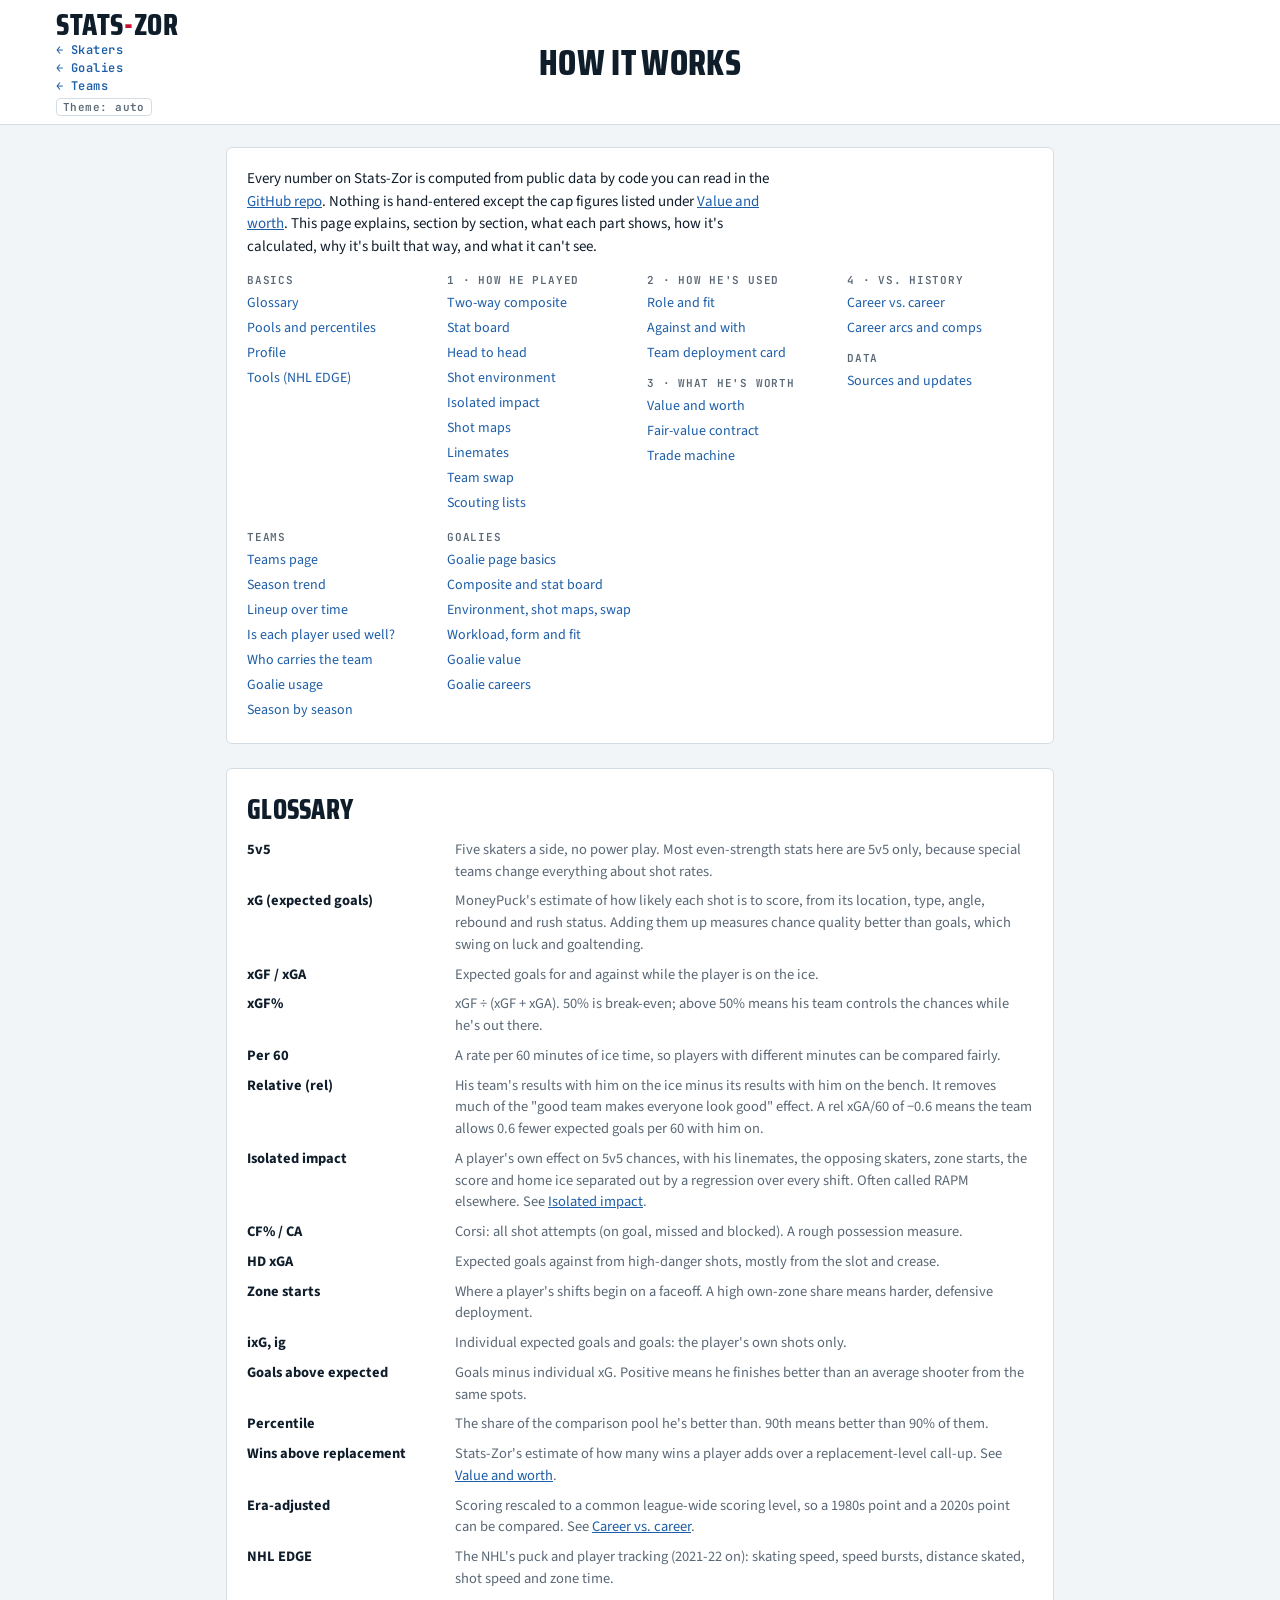
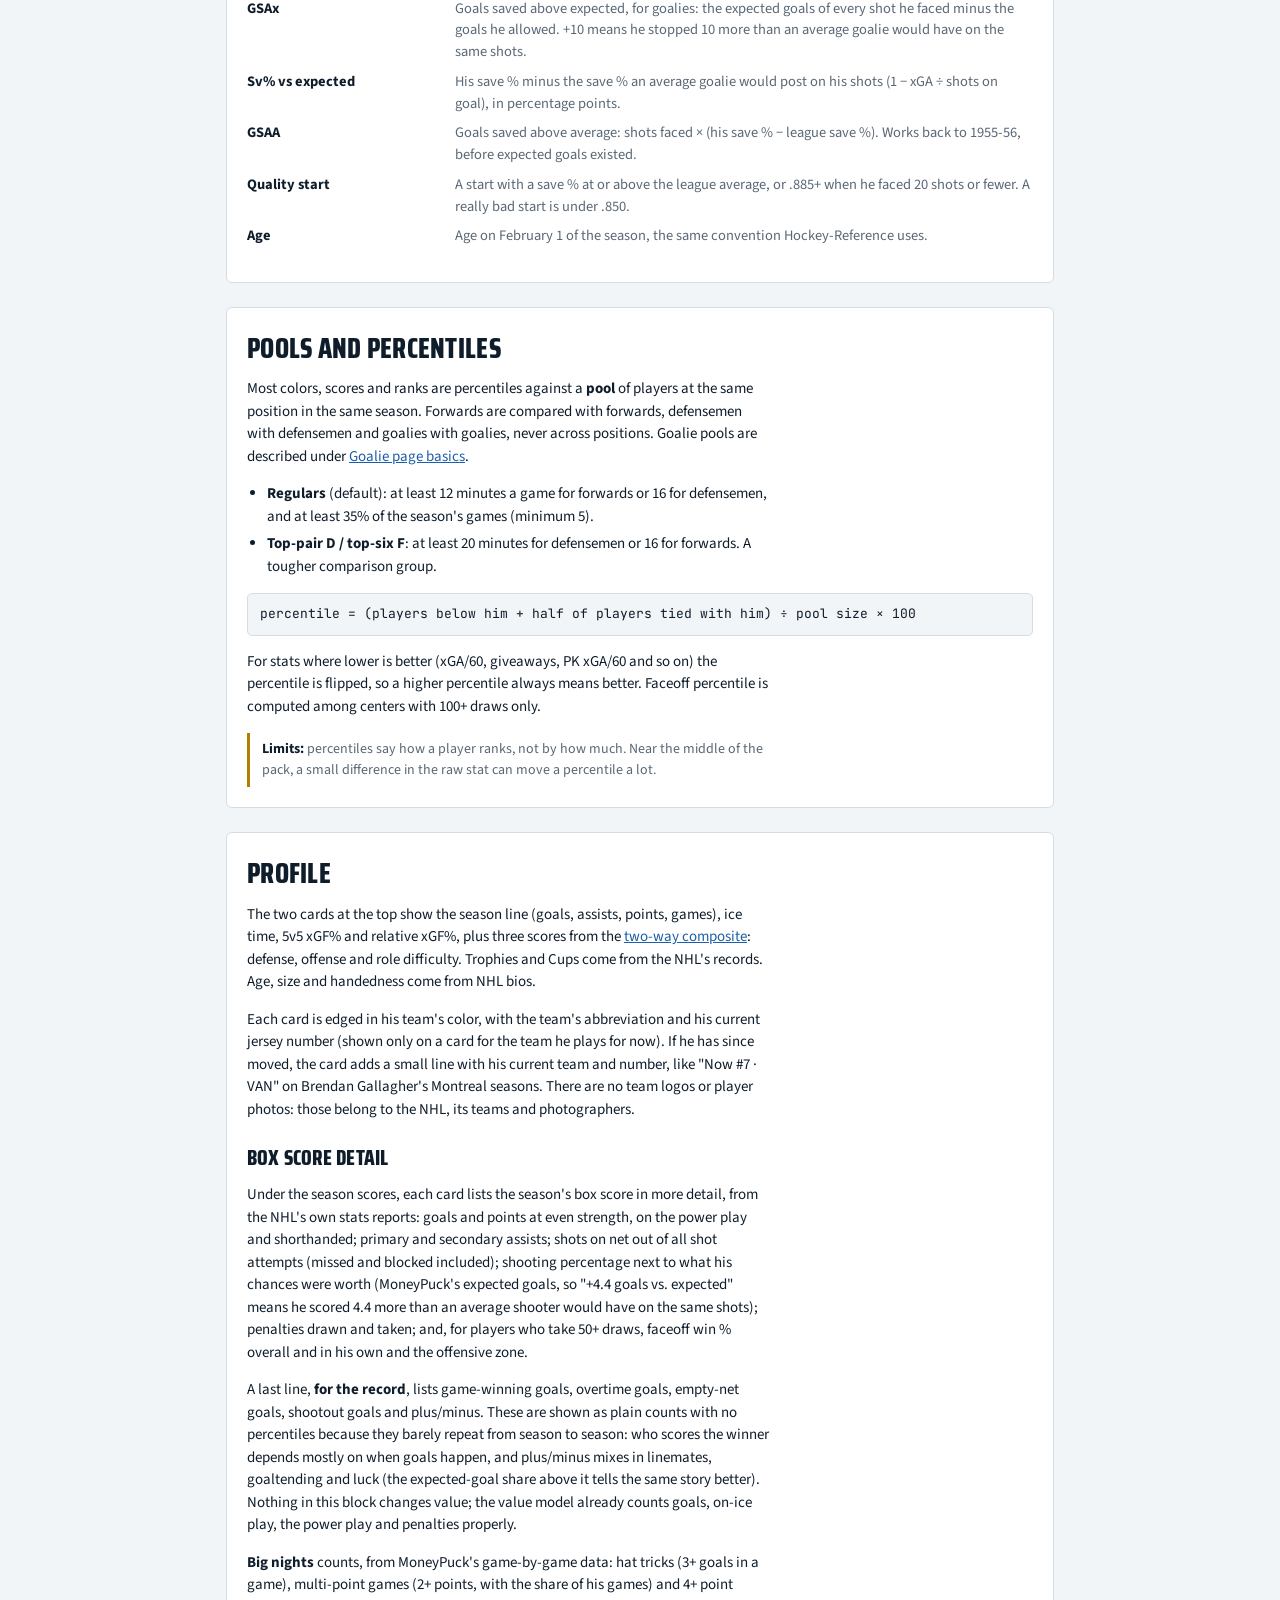
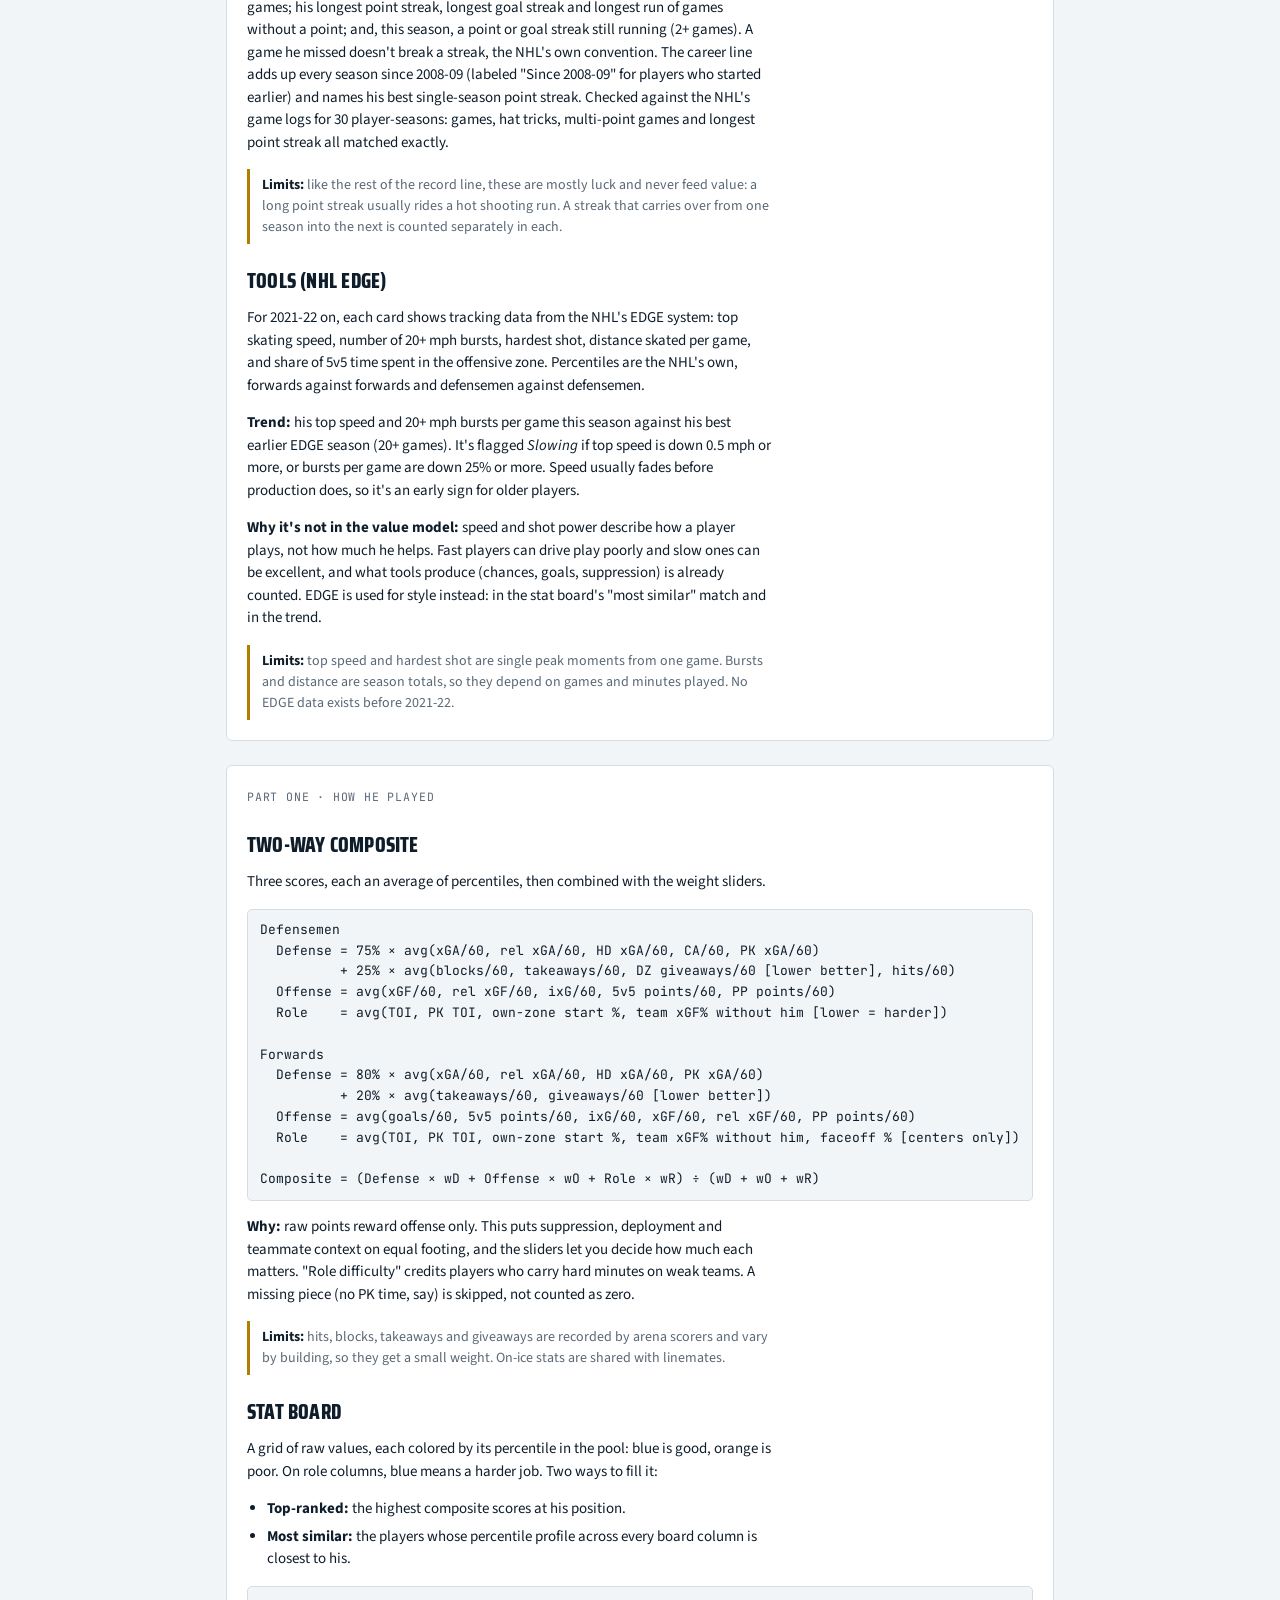
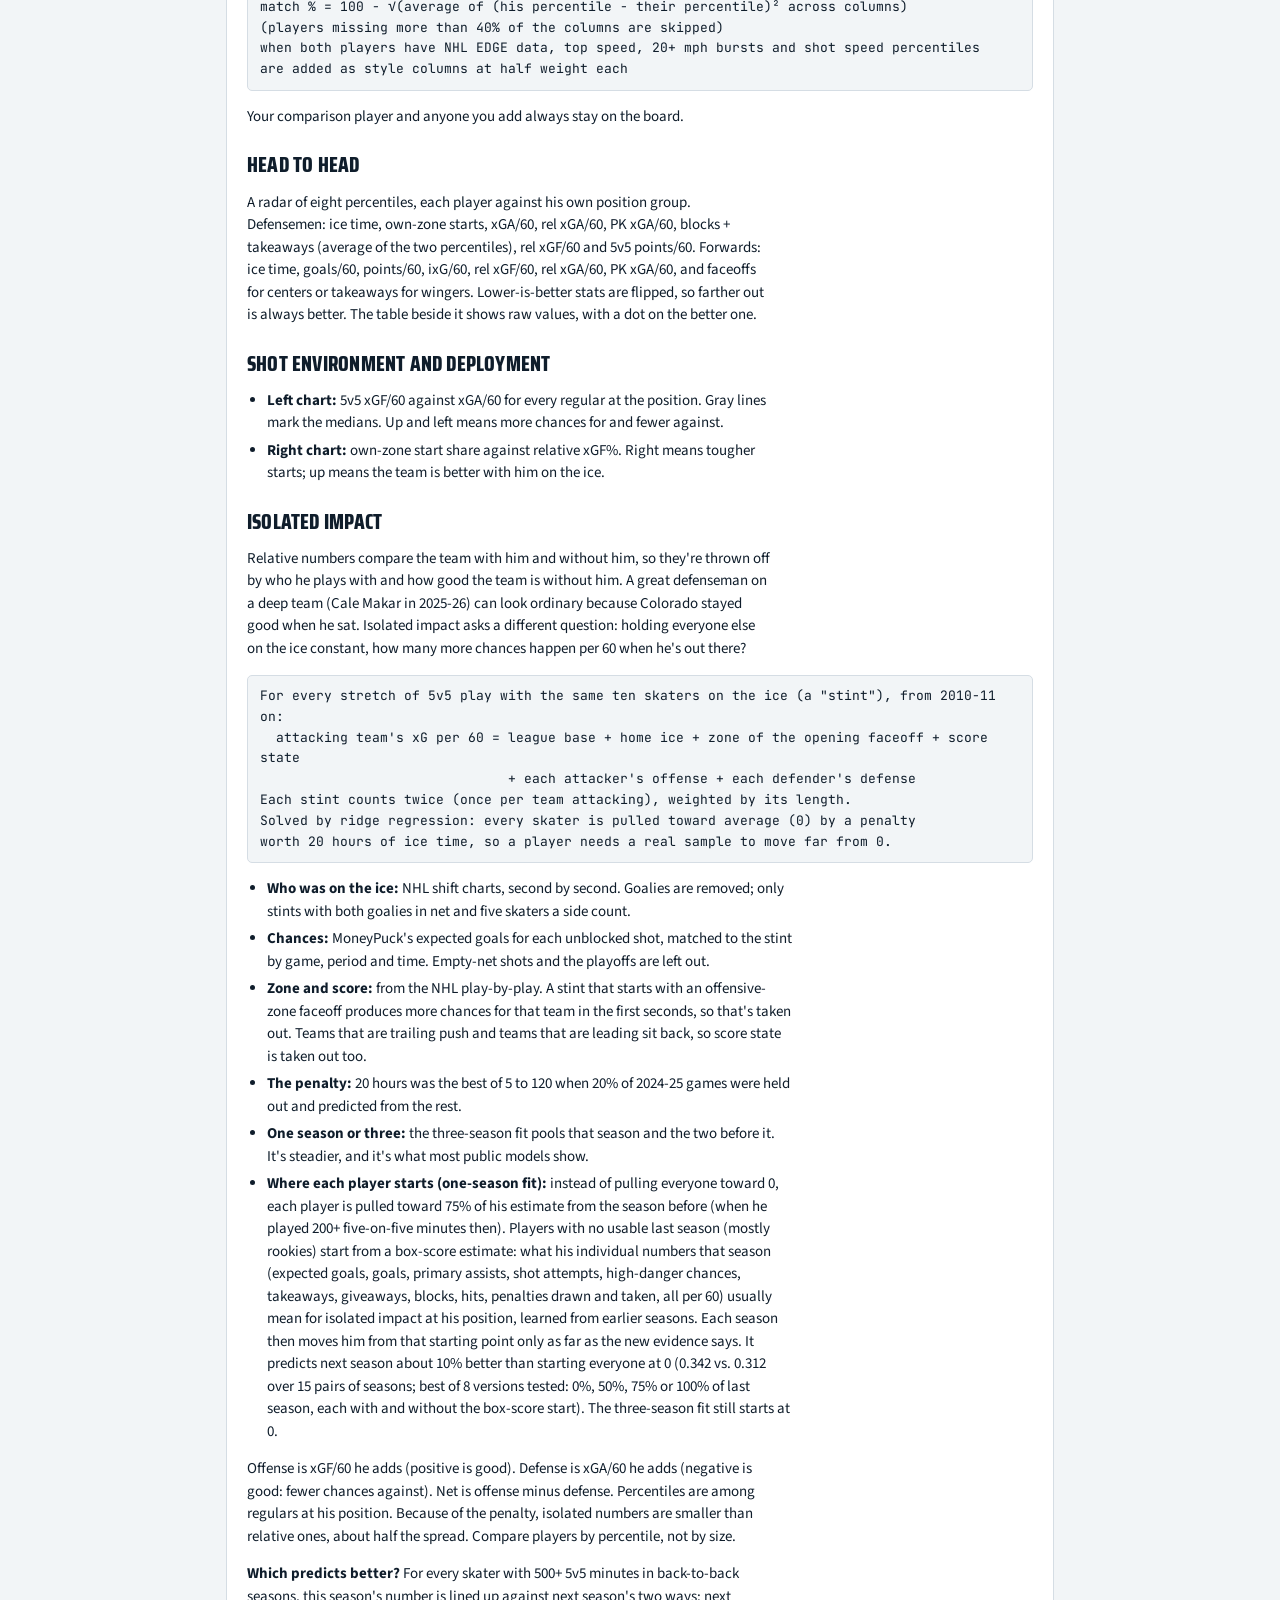
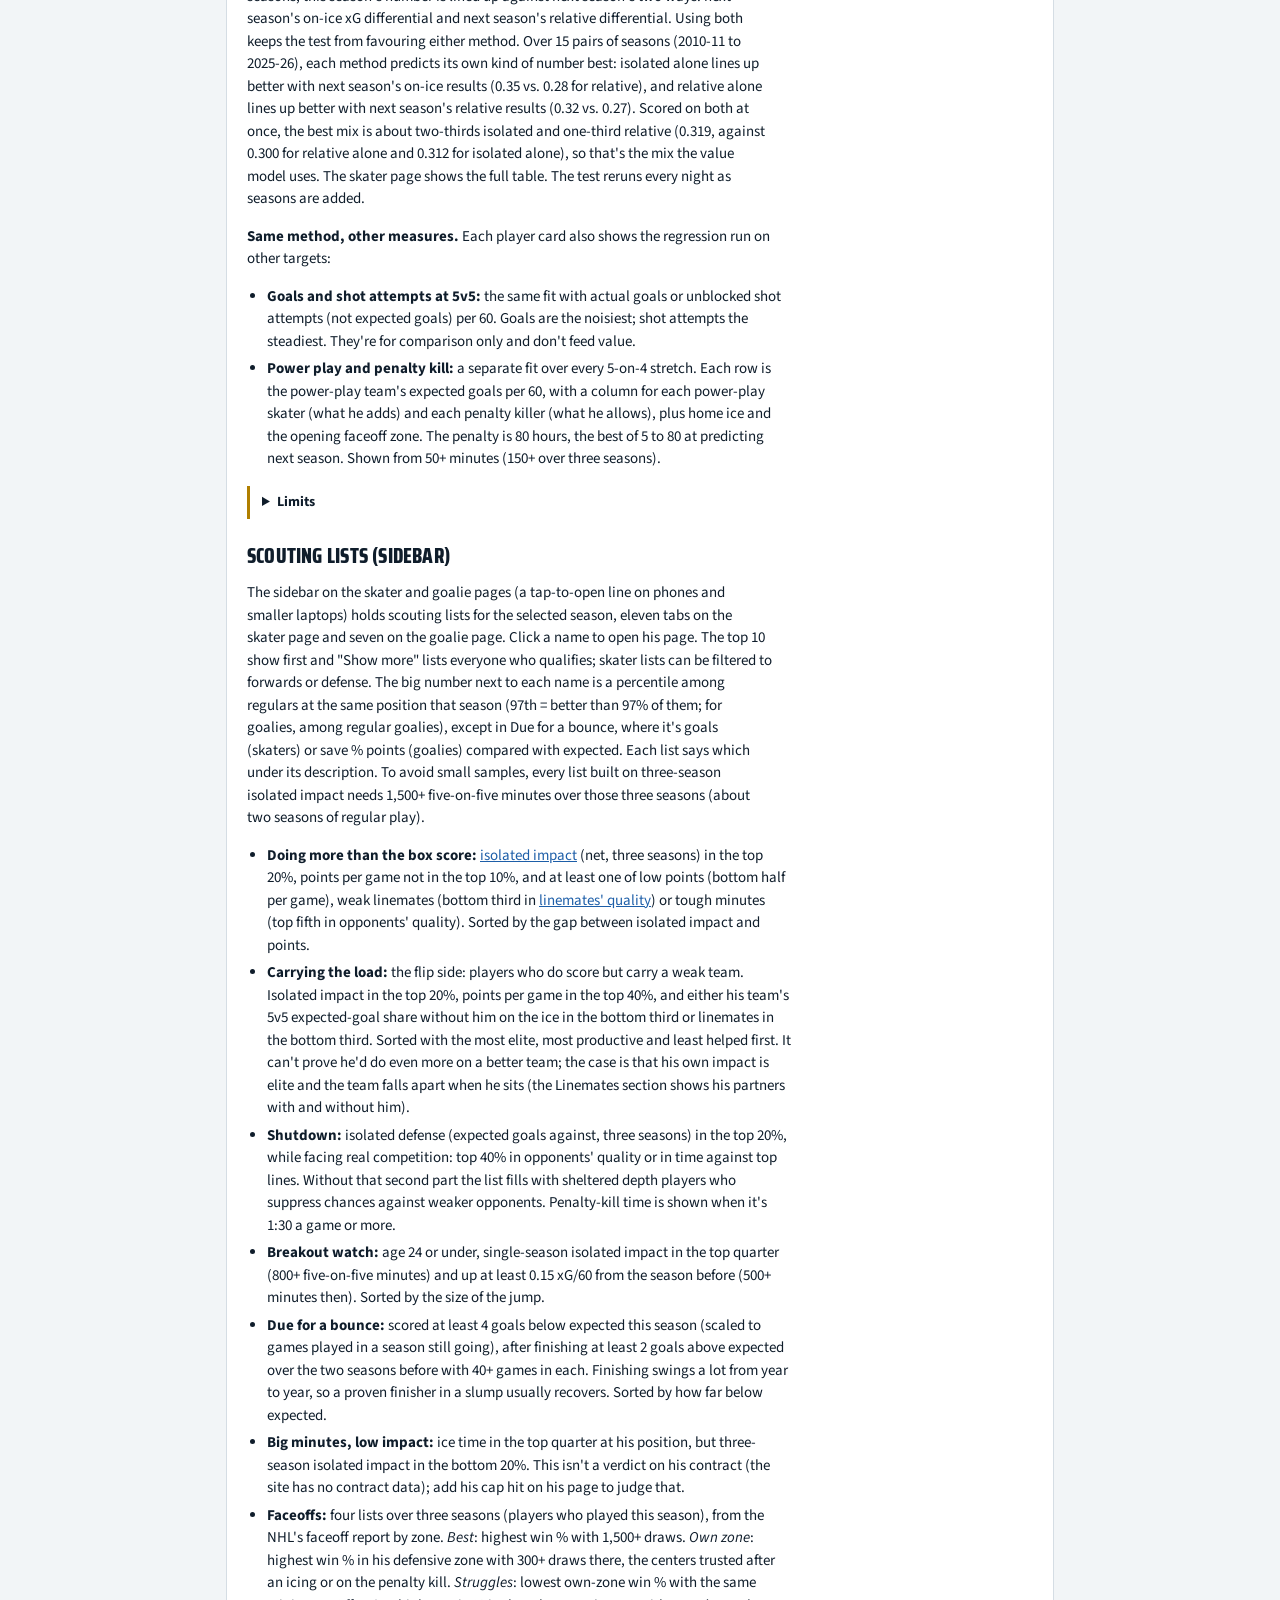
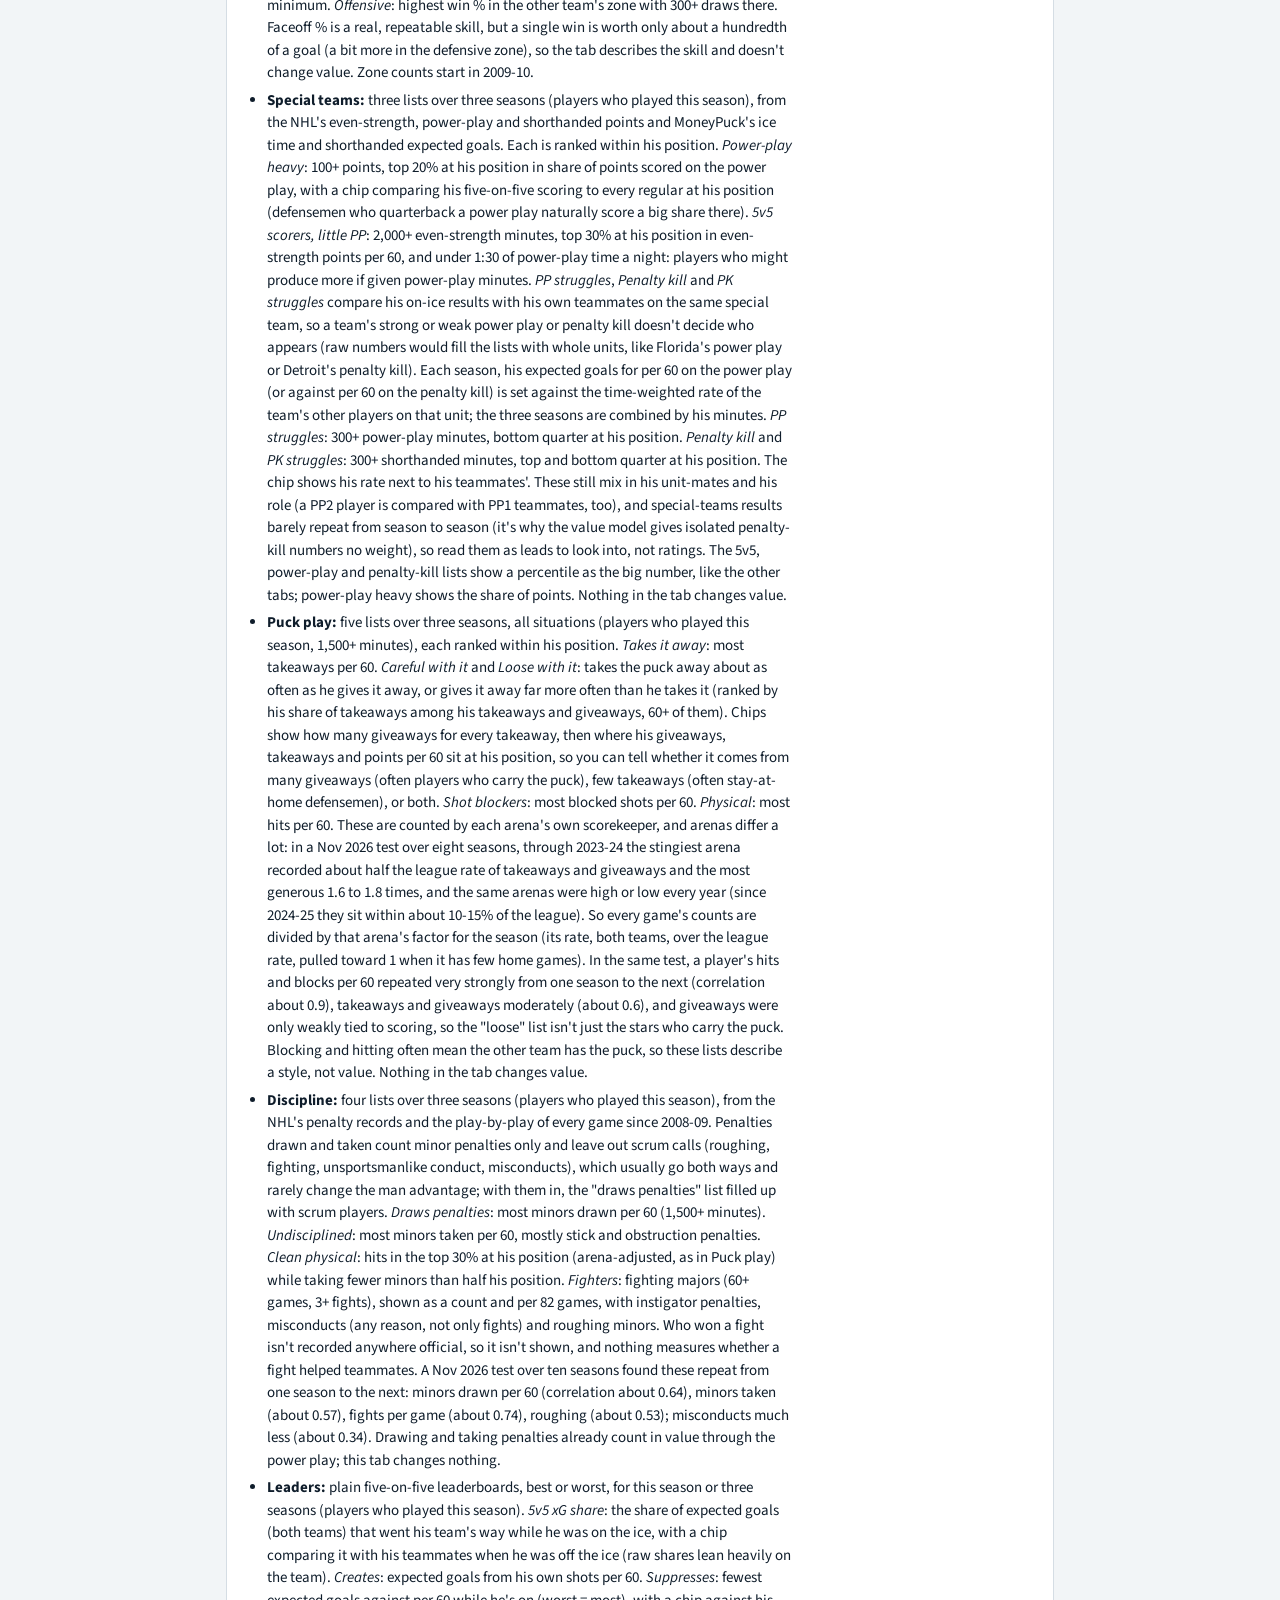
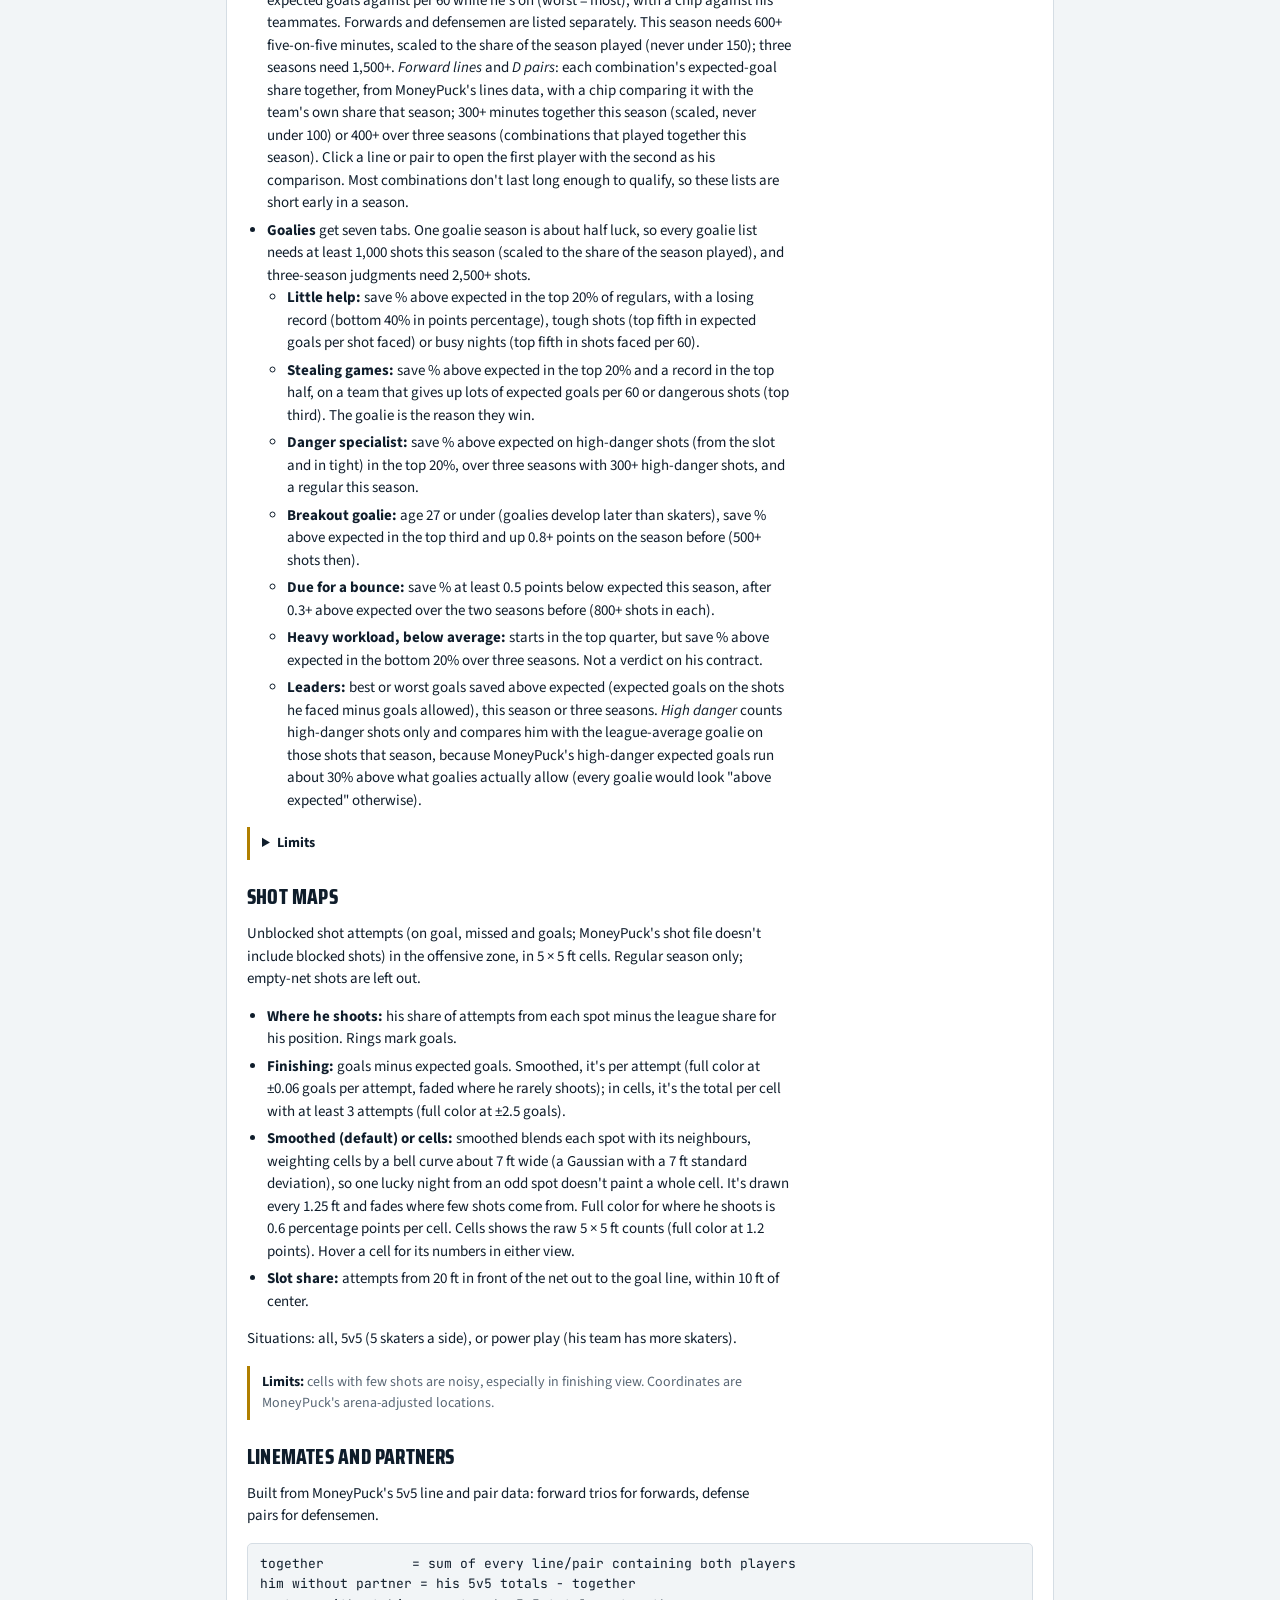
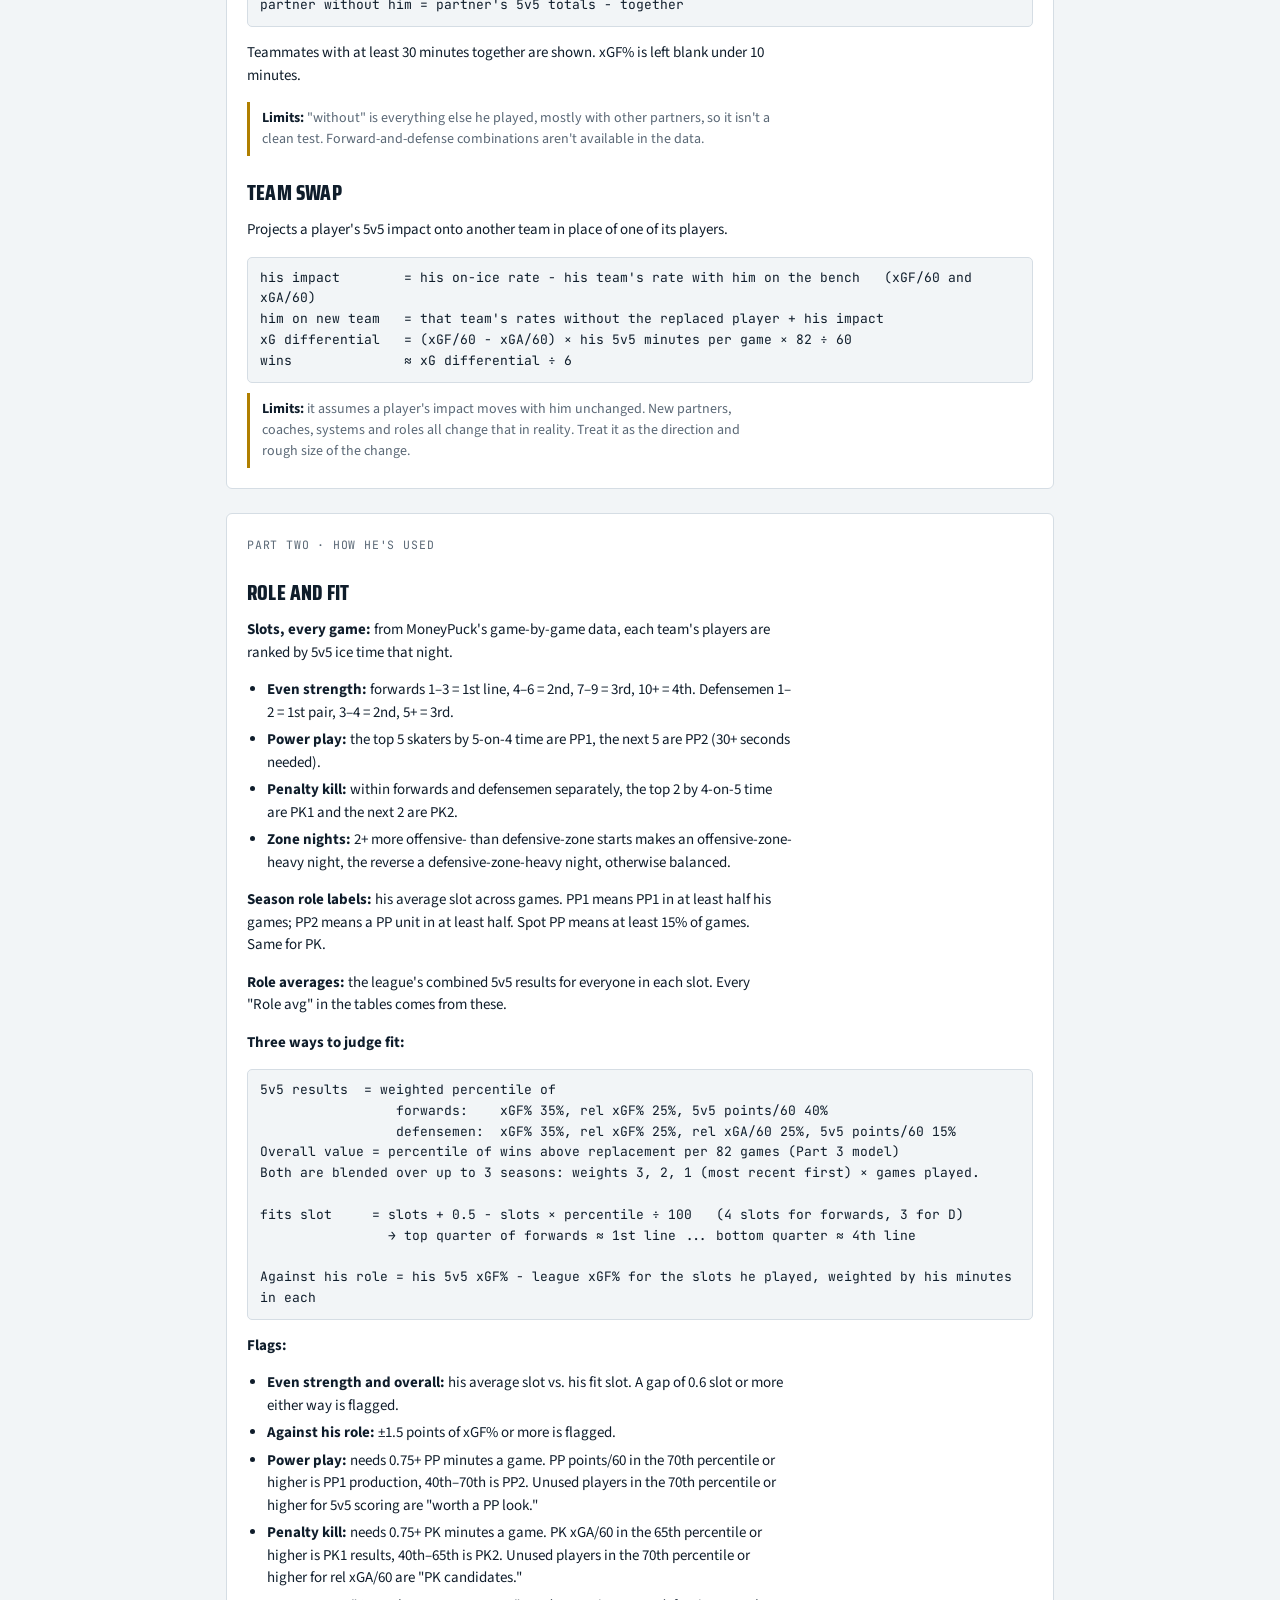
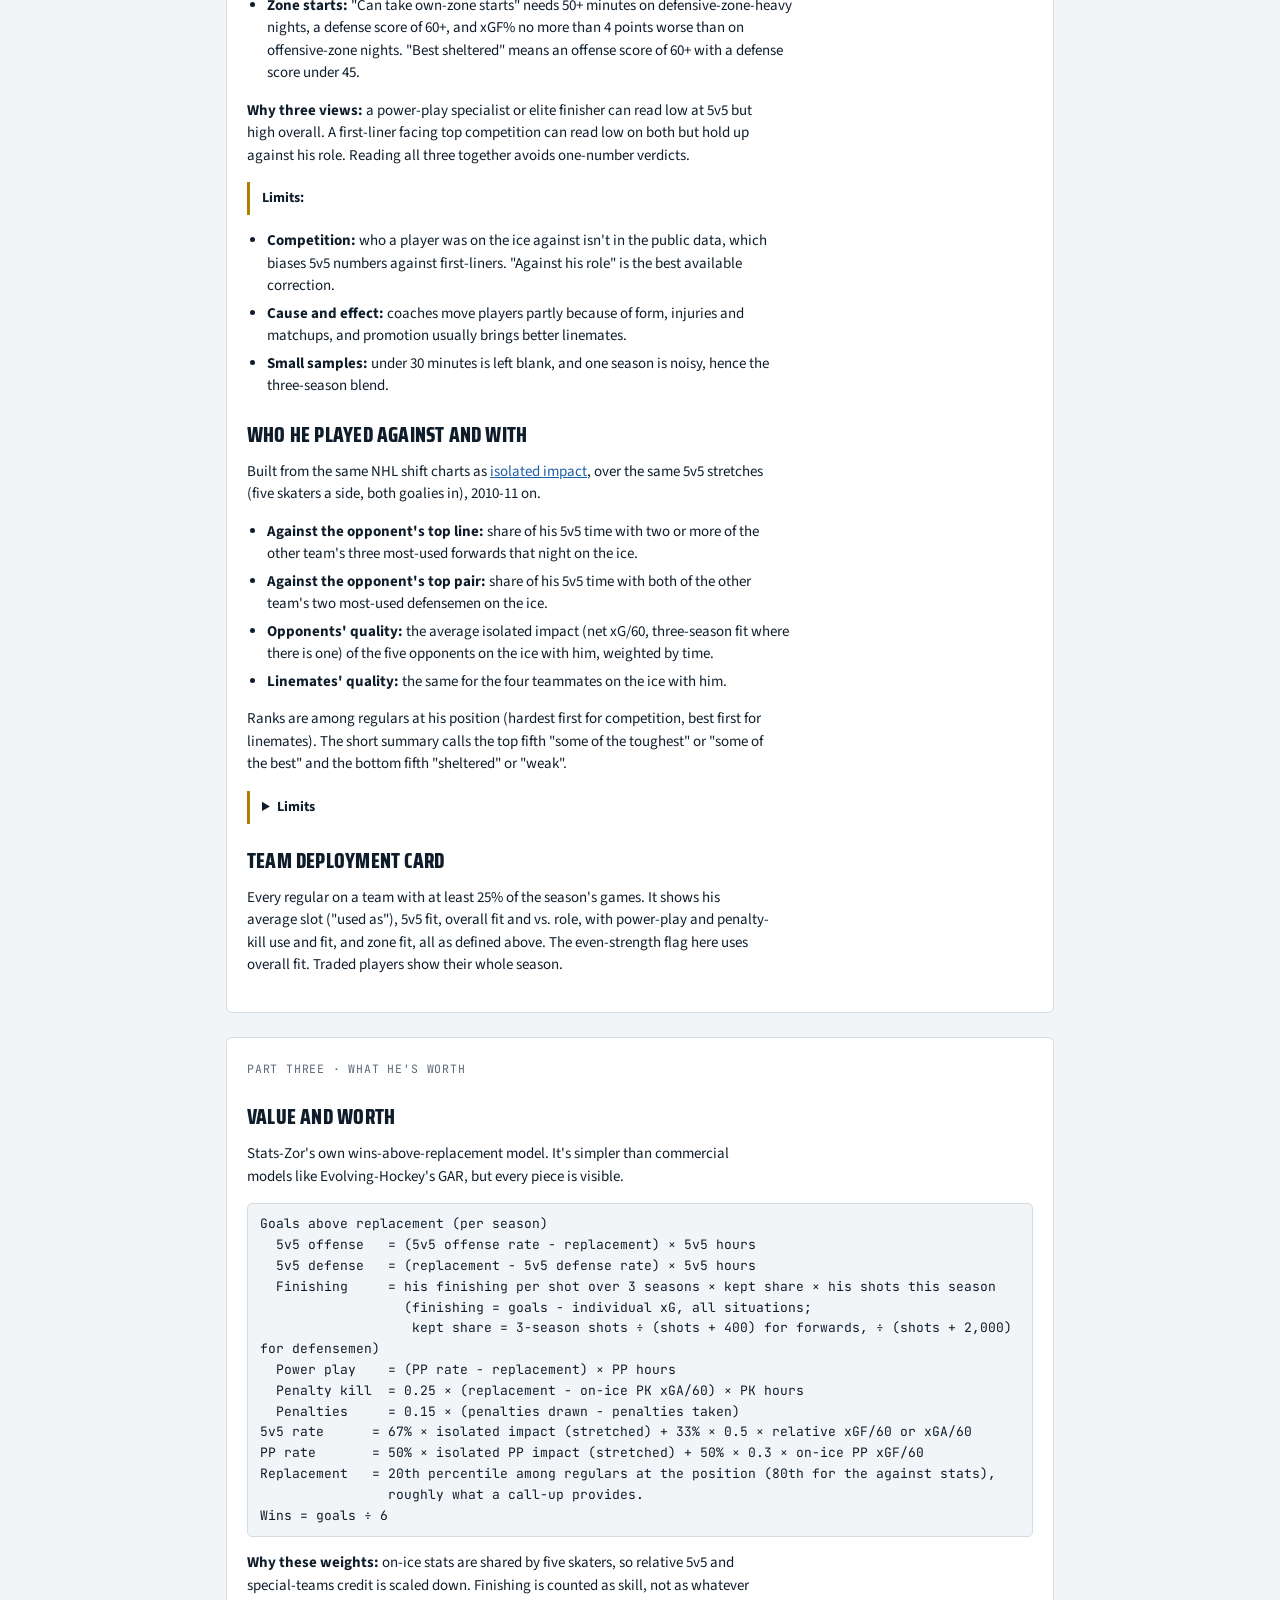
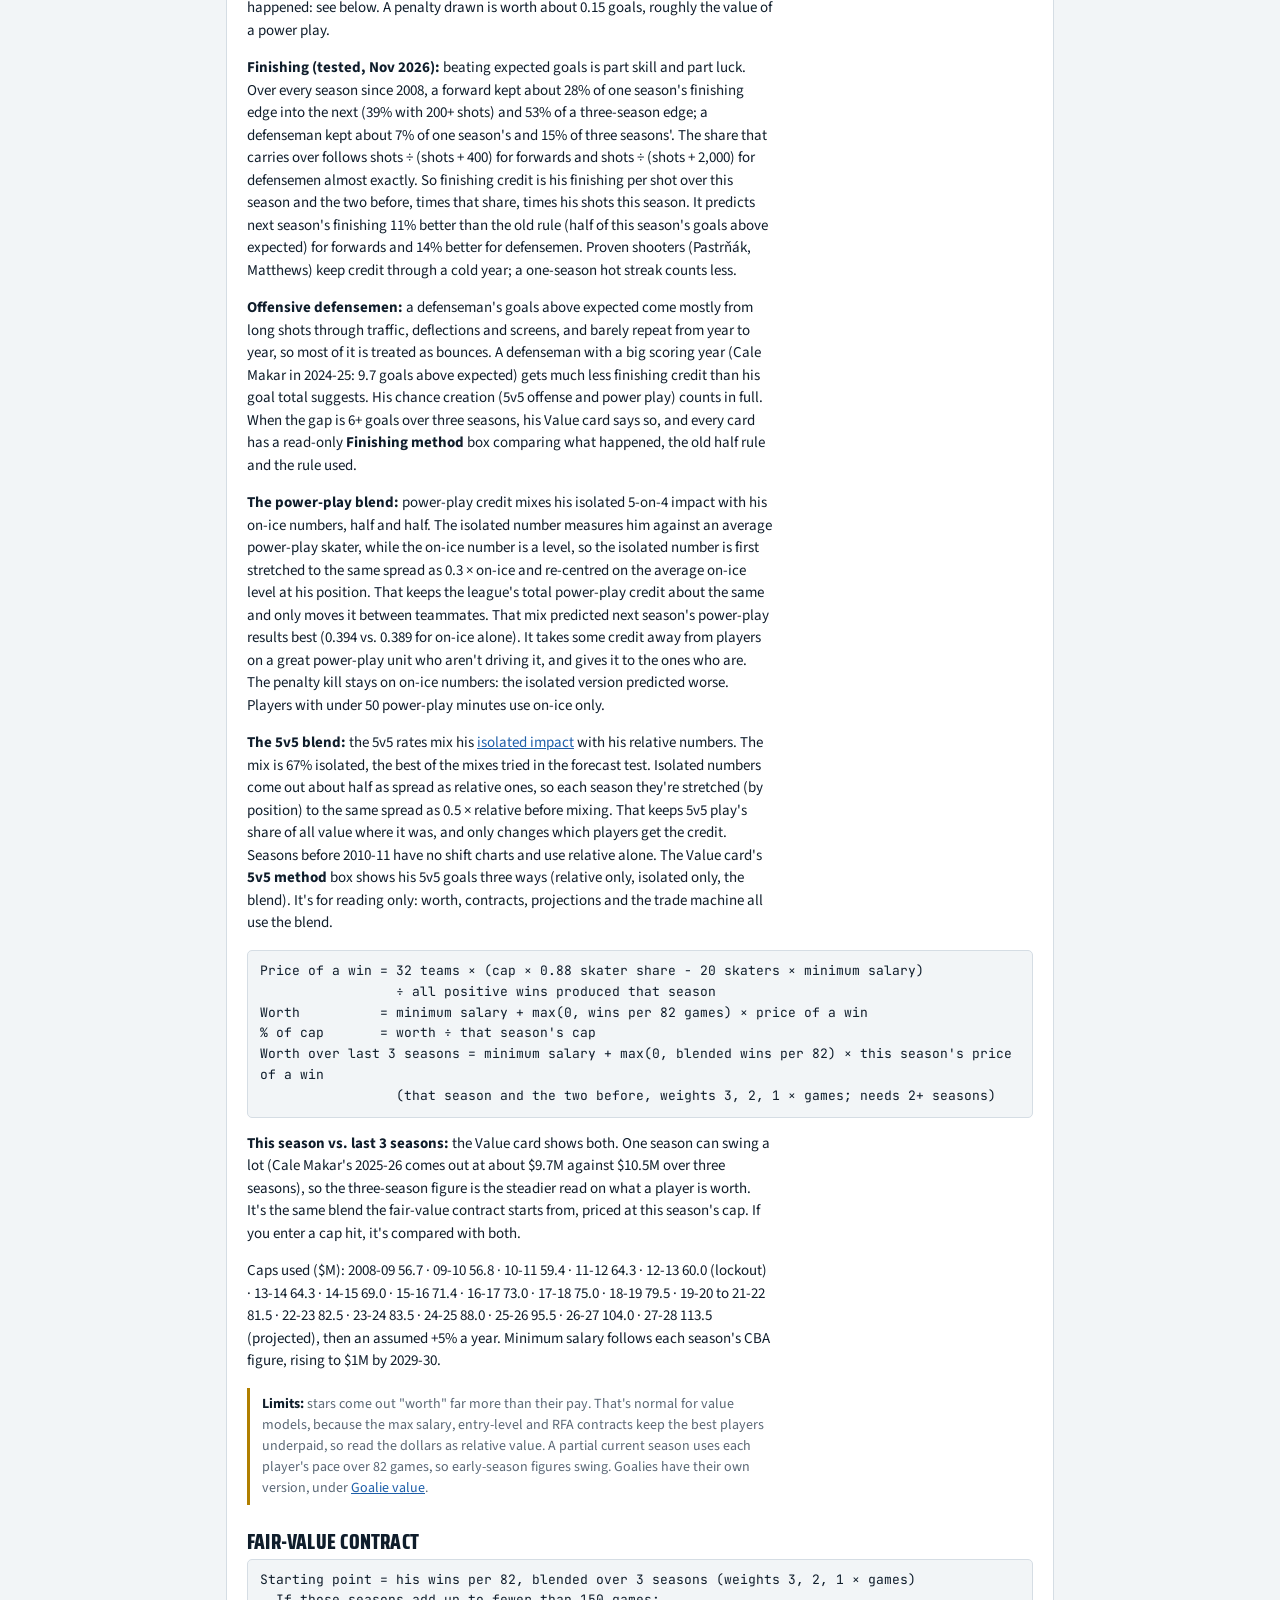
==== commit a8c397cc: "Sidebar: Leaders tab on skater and goalie pages Skaters: 5v5 xG share, own xG/60, xGA/60 (best/worst" ====
--- a/about.html
+++ b/about.html
@@ -185,7 +185,7 @@
   </ul></details>
 
   <h3 id="m-gems">Scouting lists (sidebar)</h3>
-  <p>The sidebar on the skater and goalie pages (a tap-to-open line on phones and smaller laptops) holds scouting lists for the selected season, six tabs on each page. Click a name to open his page. The top 10 show first and "Show more" lists everyone who qualifies; skater lists can be filtered to forwards or defense. The big number next to each name is a percentile among regulars at the same position that season (97th = better than 97% of them; for goalies, among regular goalies), except in Due for a bounce, where it's goals (skaters) or save % points (goalies) compared with expected. Each list says which under its description. To avoid small samples, every list built on three-season isolated impact needs 1,500+ five-on-five minutes over those three seasons (about two seasons of regular play).</p>
+  <p>The sidebar on the skater and goalie pages (a tap-to-open line on phones and smaller laptops) holds scouting lists for the selected season, eleven tabs on the skater page and seven on the goalie page. Click a name to open his page. The top 10 show first and "Show more" lists everyone who qualifies; skater lists can be filtered to forwards or defense. The big number next to each name is a percentile among regulars at the same position that season (97th = better than 97% of them; for goalies, among regular goalies), except in Due for a bounce, where it's goals (skaters) or save % points (goalies) compared with expected. Each list says which under its description. To avoid small samples, every list built on three-season isolated impact needs 1,500+ five-on-five minutes over those three seasons (about two seasons of regular play).</p>
   <ul>
     <li><strong>Doing more than the box score:</strong> <a href="#m-iso">isolated impact</a> (net, three seasons) in the top 20%, points per game not in the top 10%, and at least one of low points (bottom half per game), weak linemates (bottom third in <a href="#m-comp">linemates' quality</a>) or tough minutes (top fifth in opponents' quality). Sorted by the gap between isolated impact and points.</li>
     <li><strong>Carrying the load:</strong> the flip side: players who do score but carry a weak team. Isolated impact in the top 20%, points per game in the top 40%, and either his team's 5v5 expected-goal share without him on the ice in the bottom third or linemates in the bottom third. Sorted with the most elite, most productive and least helped first. It can't prove he'd do even more on a better team; the case is that his own impact is elite and the team falls apart when he sits (the Linemates section shows his partners with and without him).</li>
@@ -197,7 +197,8 @@
     <li><strong>Special teams:</strong> three lists over three seasons (players who played this season), from the NHL's even-strength, power-play and shorthanded points and MoneyPuck's ice time and shorthanded expected goals. Each is ranked within his position. <em>Power-play heavy</em>: 100+ points, top 20% at his position in share of points scored on the power play, with a chip comparing his five-on-five scoring to every regular at his position (defensemen who quarterback a power play naturally score a big share there). <em>5v5 scorers, little PP</em>: 2,000+ even-strength minutes, top 30% at his position in even-strength points per 60, and under 1:30 of power-play time a night: players who might produce more if given power-play minutes. <em>PP struggles</em>, <em>Penalty kill</em> and <em>PK struggles</em> compare his on-ice results with his own teammates on the same special team, so a team's strong or weak power play or penalty kill doesn't decide who appears (raw numbers would fill the lists with whole units, like Florida's power play or Detroit's penalty kill). Each season, his expected goals for per 60 on the power play (or against per 60 on the penalty kill) is set against the time-weighted rate of the team's other players on that unit; the three seasons are combined by his minutes. <em>PP struggles</em>: 300+ power-play minutes, bottom quarter at his position. <em>Penalty kill</em> and <em>PK struggles</em>: 300+ shorthanded minutes, top and bottom quarter at his position. The chip shows his rate next to his teammates'. These still mix in his unit-mates and his role (a PP2 player is compared with PP1 teammates, too), and special-teams results barely repeat from season to season (it's why the value model gives isolated penalty-kill numbers no weight), so read them as leads to look into, not ratings. The 5v5, power-play and penalty-kill lists show a percentile as the big number, like the other tabs; power-play heavy shows the share of points. Nothing in the tab changes value.</li>
     <li><strong>Puck play:</strong> five lists over three seasons, all situations (players who played this season, 1,500+ minutes), each ranked within his position. <em>Takes it away</em>: most takeaways per 60. <em>Careful with it</em> and <em>Loose with it</em>: takes the puck away about as often as he gives it away, or gives it away far more often than he takes it (ranked by his share of takeaways among his takeaways and giveaways, 60+ of them). Chips show how many giveaways for every takeaway, then where his giveaways, takeaways and points per 60 sit at his position, so you can tell whether it comes from many giveaways (often players who carry the puck), few takeaways (often stay-at-home defensemen), or both. <em>Shot blockers</em>: most blocked shots per 60. <em>Physical</em>: most hits per 60. These are counted by each arena's own scorekeeper, and arenas differ a lot: in a Nov 2026 test over eight seasons, through 2023-24 the stingiest arena recorded about half the league rate of takeaways and giveaways and the most generous 1.6 to 1.8 times, and the same arenas were high or low every year (since 2024-25 they sit within about 10-15% of the league). So every game's counts are divided by that arena's factor for the season (its rate, both teams, over the league rate, pulled toward 1 when it has few home games). In the same test, a player's hits and blocks per 60 repeated very strongly from one season to the next (correlation about 0.9), takeaways and giveaways moderately (about 0.6), and giveaways were only weakly tied to scoring, so the "loose" list isn't just the stars who carry the puck. Blocking and hitting often mean the other team has the puck, so these lists describe a style, not value. Nothing in the tab changes value.</li>
     <li><strong>Discipline:</strong> four lists over three seasons (players who played this season), from the NHL's penalty records and the play-by-play of every game since 2008-09. Penalties drawn and taken count minor penalties only and leave out scrum calls (roughing, fighting, unsportsmanlike conduct, misconducts), which usually go both ways and rarely change the man advantage; with them in, the "draws penalties" list filled up with scrum players. <em>Draws penalties</em>: most minors drawn per 60 (1,500+ minutes). <em>Undisciplined</em>: most minors taken per 60, mostly stick and obstruction penalties. <em>Clean physical</em>: hits in the top 30% at his position (arena-adjusted, as in Puck play) while taking fewer minors than half his position. <em>Fighters</em>: fighting majors (60+ games, 3+ fights), shown as a count and per 82 games, with instigator penalties, misconducts (any reason, not only fights) and roughing minors. Who won a fight isn't recorded anywhere official, so it isn't shown, and nothing measures whether a fight helped teammates. A Nov 2026 test over ten seasons found these repeat from one season to the next: minors drawn per 60 (correlation about 0.64), minors taken (about 0.57), fights per game (about 0.74), roughing (about 0.53); misconducts much less (about 0.34). Drawing and taking penalties already count in value through the power play; this tab changes nothing.</li>
-    <li><strong>Goalies</strong> get six tabs. One goalie season is about half luck, so every goalie list needs at least 1,000 shots this season (scaled to the share of the season played), and three-season judgments need 2,500+ shots.
+    <li><strong>Leaders:</strong> plain five-on-five leaderboards, best or worst, for this season or three seasons (players who played this season). <em>5v5 xG share</em>: the share of expected goals (both teams) that went his team's way while he was on the ice, with a chip comparing it with his teammates when he was off the ice (raw shares lean heavily on the team). <em>Creates</em>: expected goals from his own shots per 60. <em>Suppresses</em>: fewest expected goals against per 60 while he's on (worst = most), with a chip against his teammates. Forwards and defensemen are listed separately. This season needs 600+ five-on-five minutes, scaled to the share of the season played (never under 150); three seasons need 1,500+. <em>Forward lines</em> and <em>D pairs</em>: each combination's expected-goal share together, from MoneyPuck's lines data, with a chip comparing it with the team's own share that season; 300+ minutes together this season (scaled, never under 100) or 400+ over three seasons (combinations that played together this season). Click a line or pair to open the first player with the second as his comparison. Most combinations don't last long enough to qualify, so these lists are short early in a season.</li>
+    <li><strong>Goalies</strong> get seven tabs. One goalie season is about half luck, so every goalie list needs at least 1,000 shots this season (scaled to the share of the season played), and three-season judgments need 2,500+ shots.
       <ul>
         <li><strong>Little help:</strong> save % above expected in the top 20% of regulars, with a losing record (bottom 40% in points percentage), tough shots (top fifth in expected goals per shot faced) or busy nights (top fifth in shots faced per 60).</li>
         <li><strong>Stealing games:</strong> save % above expected in the top 20% and a record in the top half, on a team that gives up lots of expected goals per 60 or dangerous shots (top third). The goalie is the reason they win.</li>
@@ -205,9 +206,11 @@
         <li><strong>Breakout goalie:</strong> age 27 or under (goalies develop later than skaters), save % above expected in the top third and up 0.8+ points on the season before (500+ shots then).</li>
         <li><strong>Due for a bounce:</strong> save % at least 0.5 points below expected this season, after 0.3+ above expected over the two seasons before (800+ shots in each).</li>
         <li><strong>Heavy workload, below average:</strong> starts in the top quarter, but save % above expected in the bottom 20% over three seasons. Not a verdict on his contract.</li>
+        <li><strong>Leaders:</strong> best or worst goals saved above expected (expected goals on the shots he faced minus goals allowed), this season or three seasons. <em>High danger</em> counts high-danger shots only and compares him with the league-average goalie on those shots that season, because MoneyPuck's high-danger expected goals run about 30% above what goalies actually allow (every goalie would look "above expected" otherwise).</li>
       </ul></li>
   </ul>
   <details class="lim"><summary>Limits</summary><ul>
+    <li>The Leaders tab is a plain leaderboard and describes only; it changes nothing in value. Early in a season it rests on few games, which is why its minimums grow with the season.</li>
     <li>These are starting points for a closer look, not verdicts. Open the player's page and check the details.</li>
     <li>Players whose points are already in the top 10% are left out of the box-score list on purpose (Moritz Seider in 2025-26); he shows up under Carrying the load and Breakout watch instead.</li>
     <li>Breakout watch and Due for a bounce lean on one season of results, with minute and game minimums to keep the samples honest. Early in a season some lists are short or empty until players reach the minimums.</li>
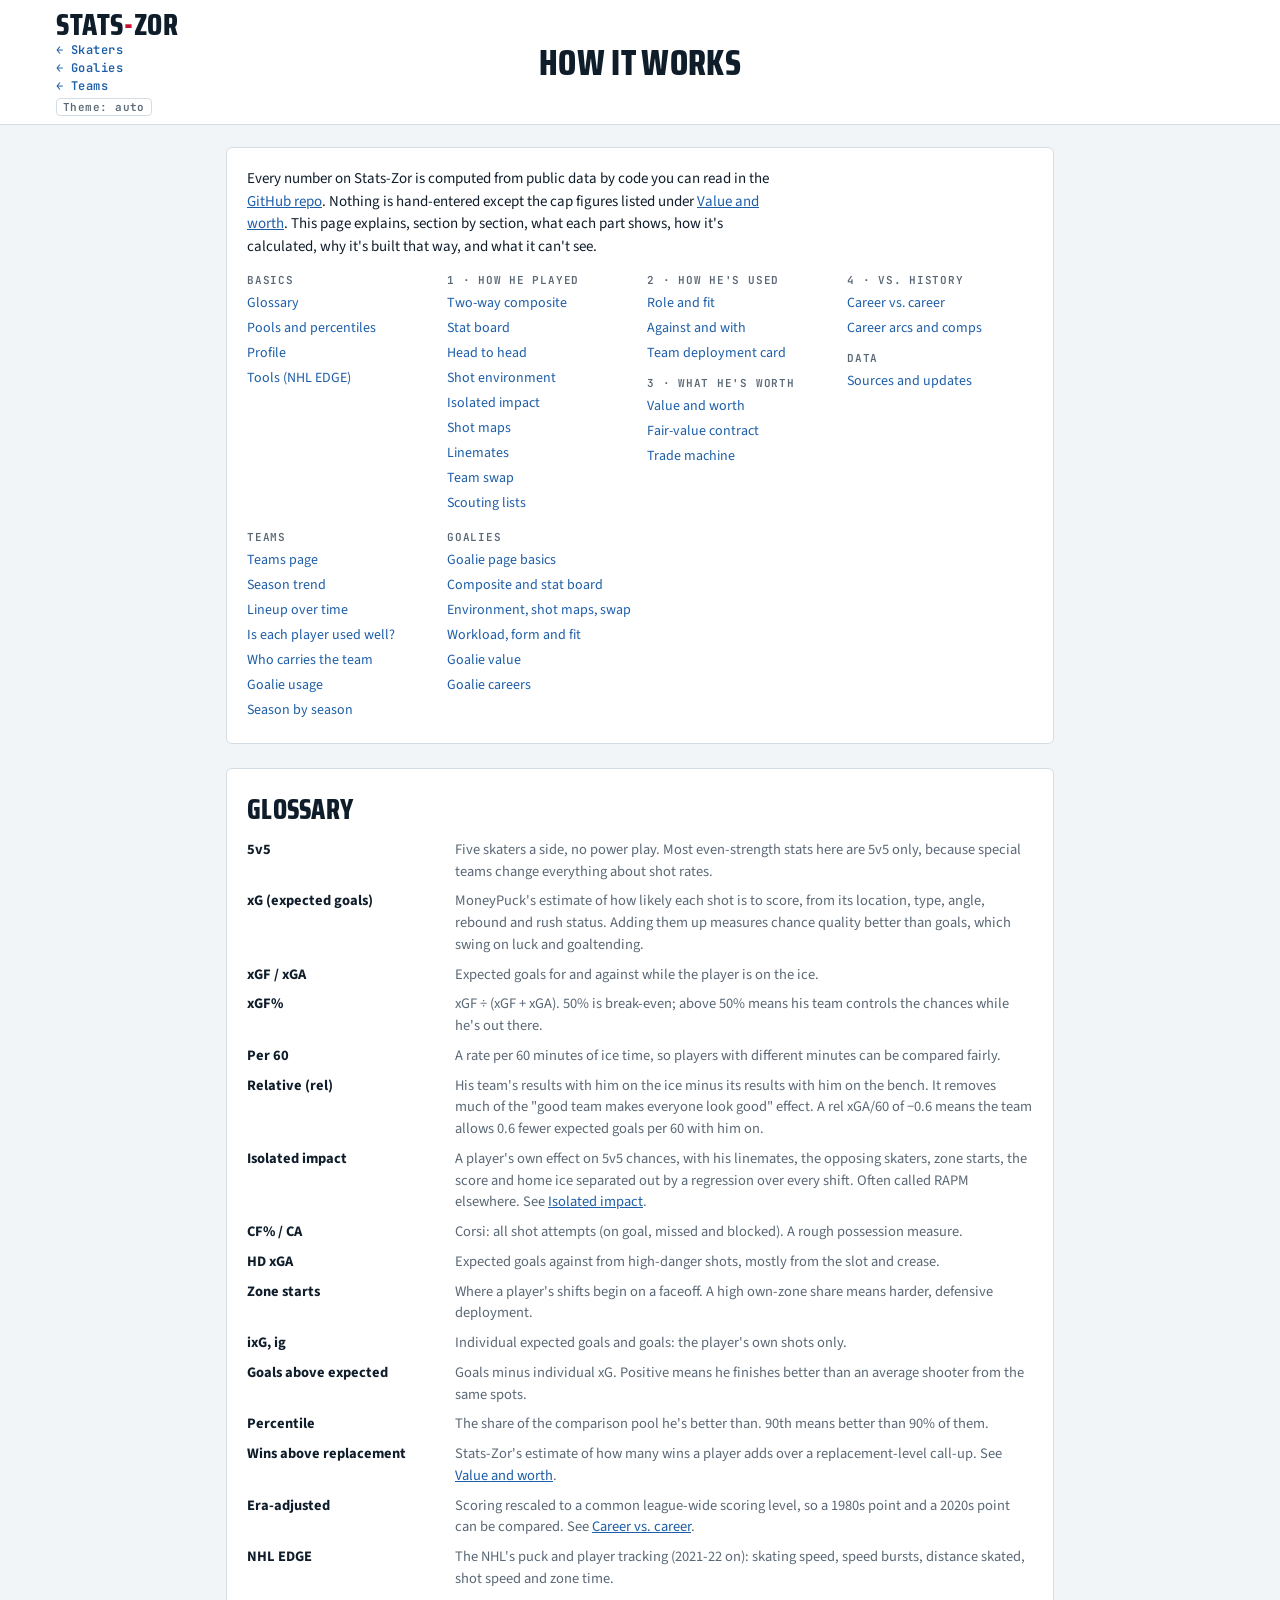
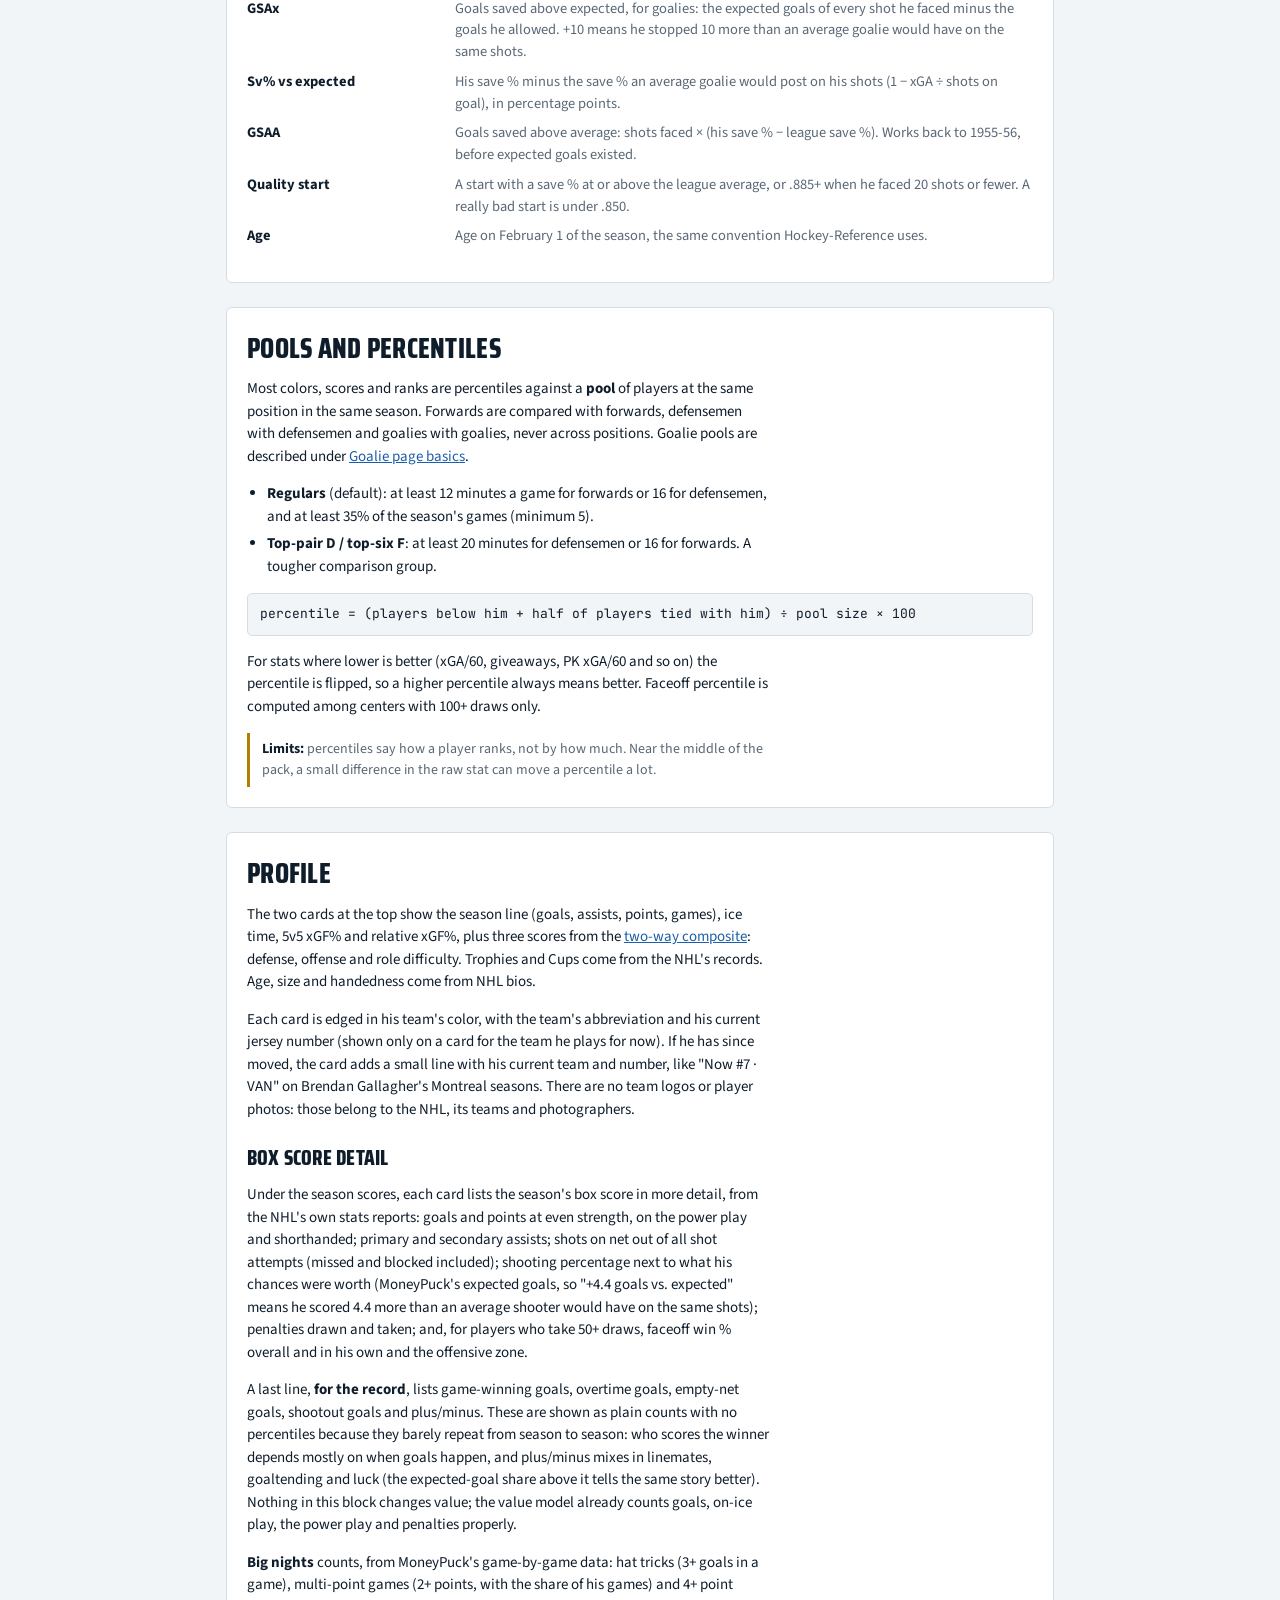
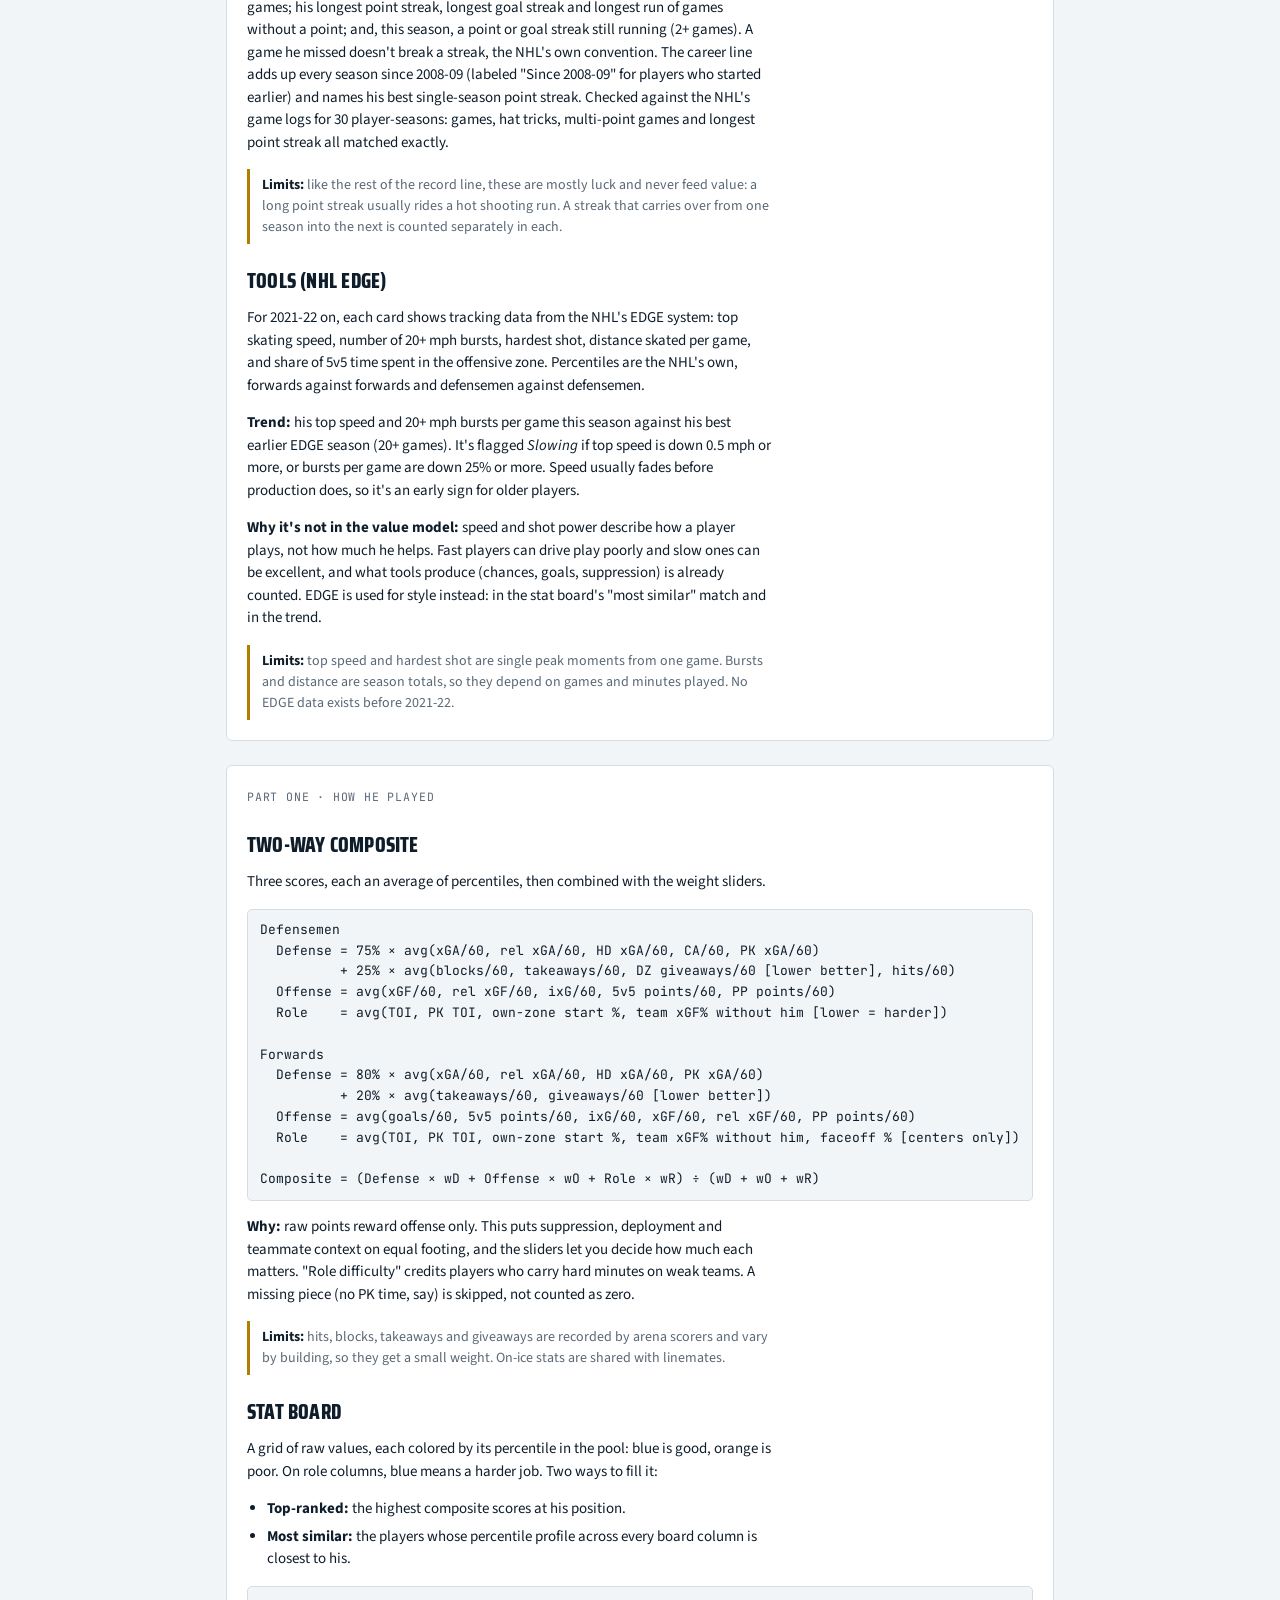
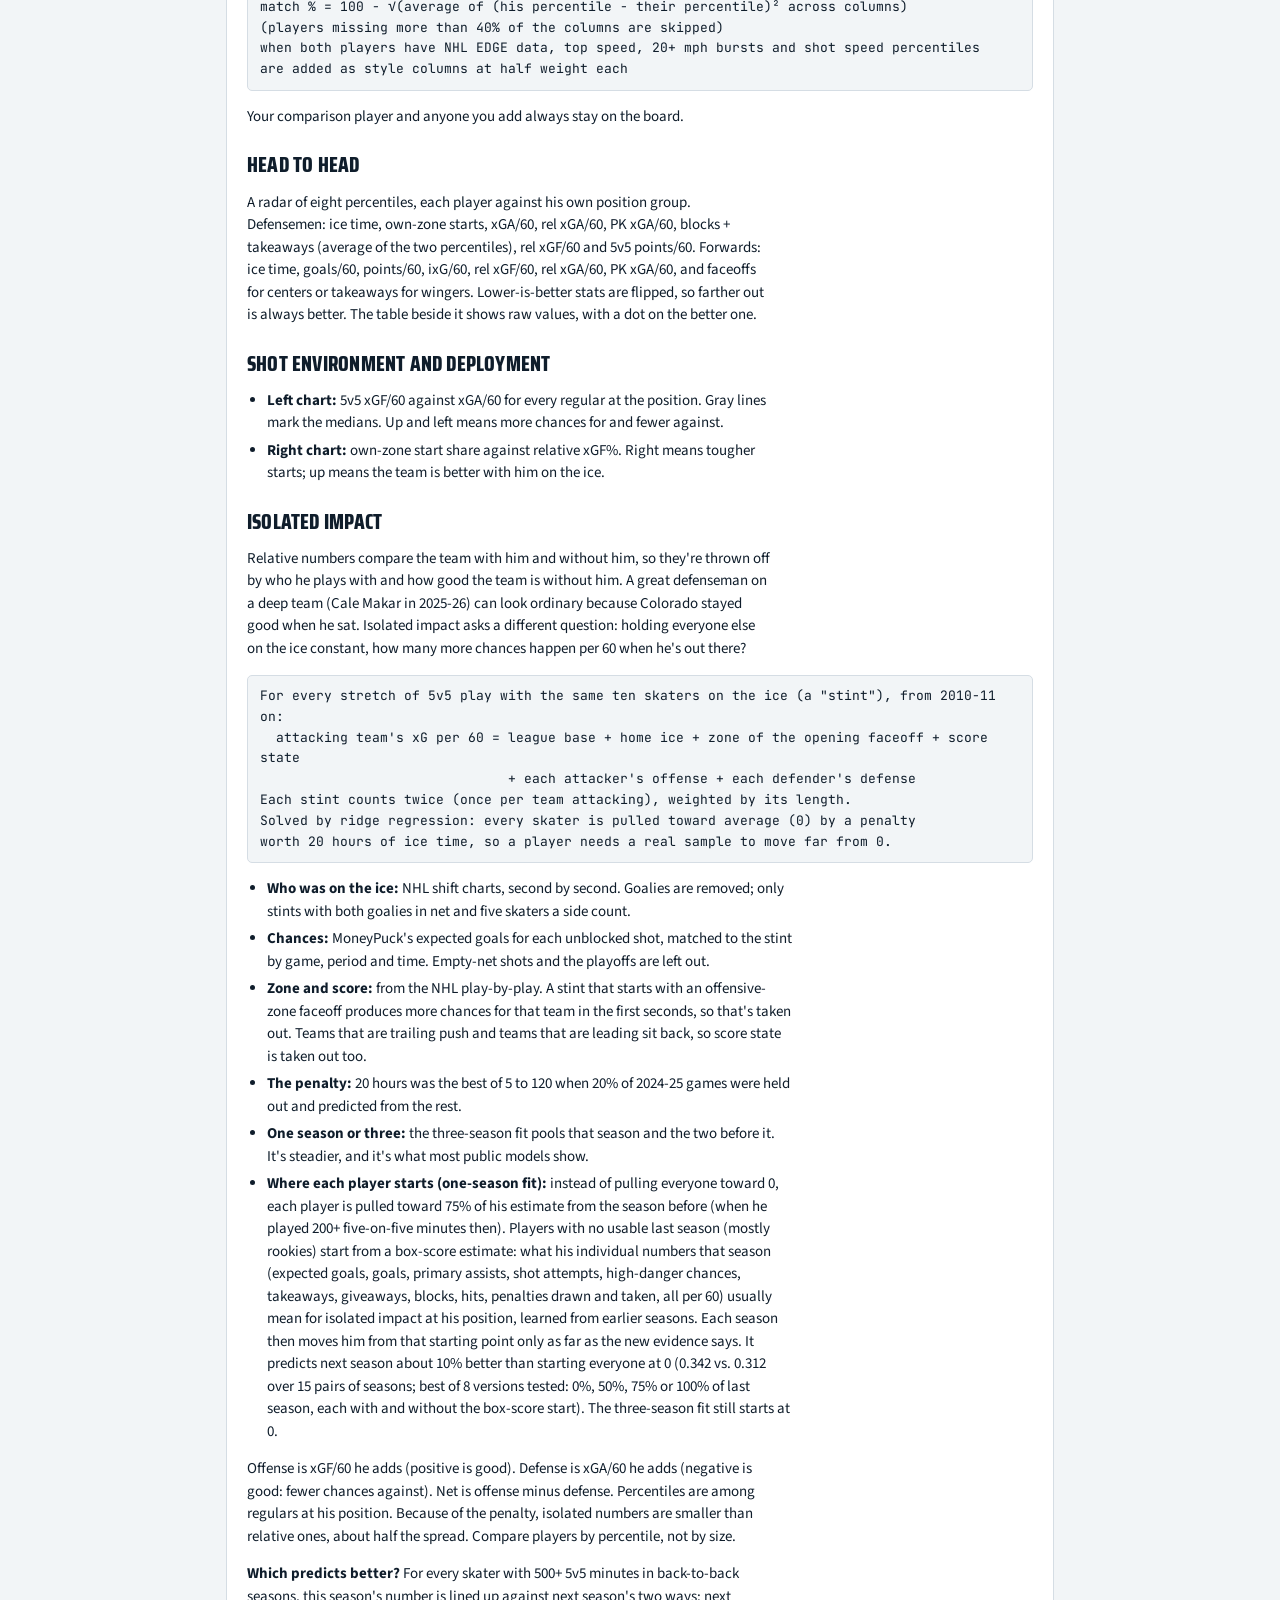
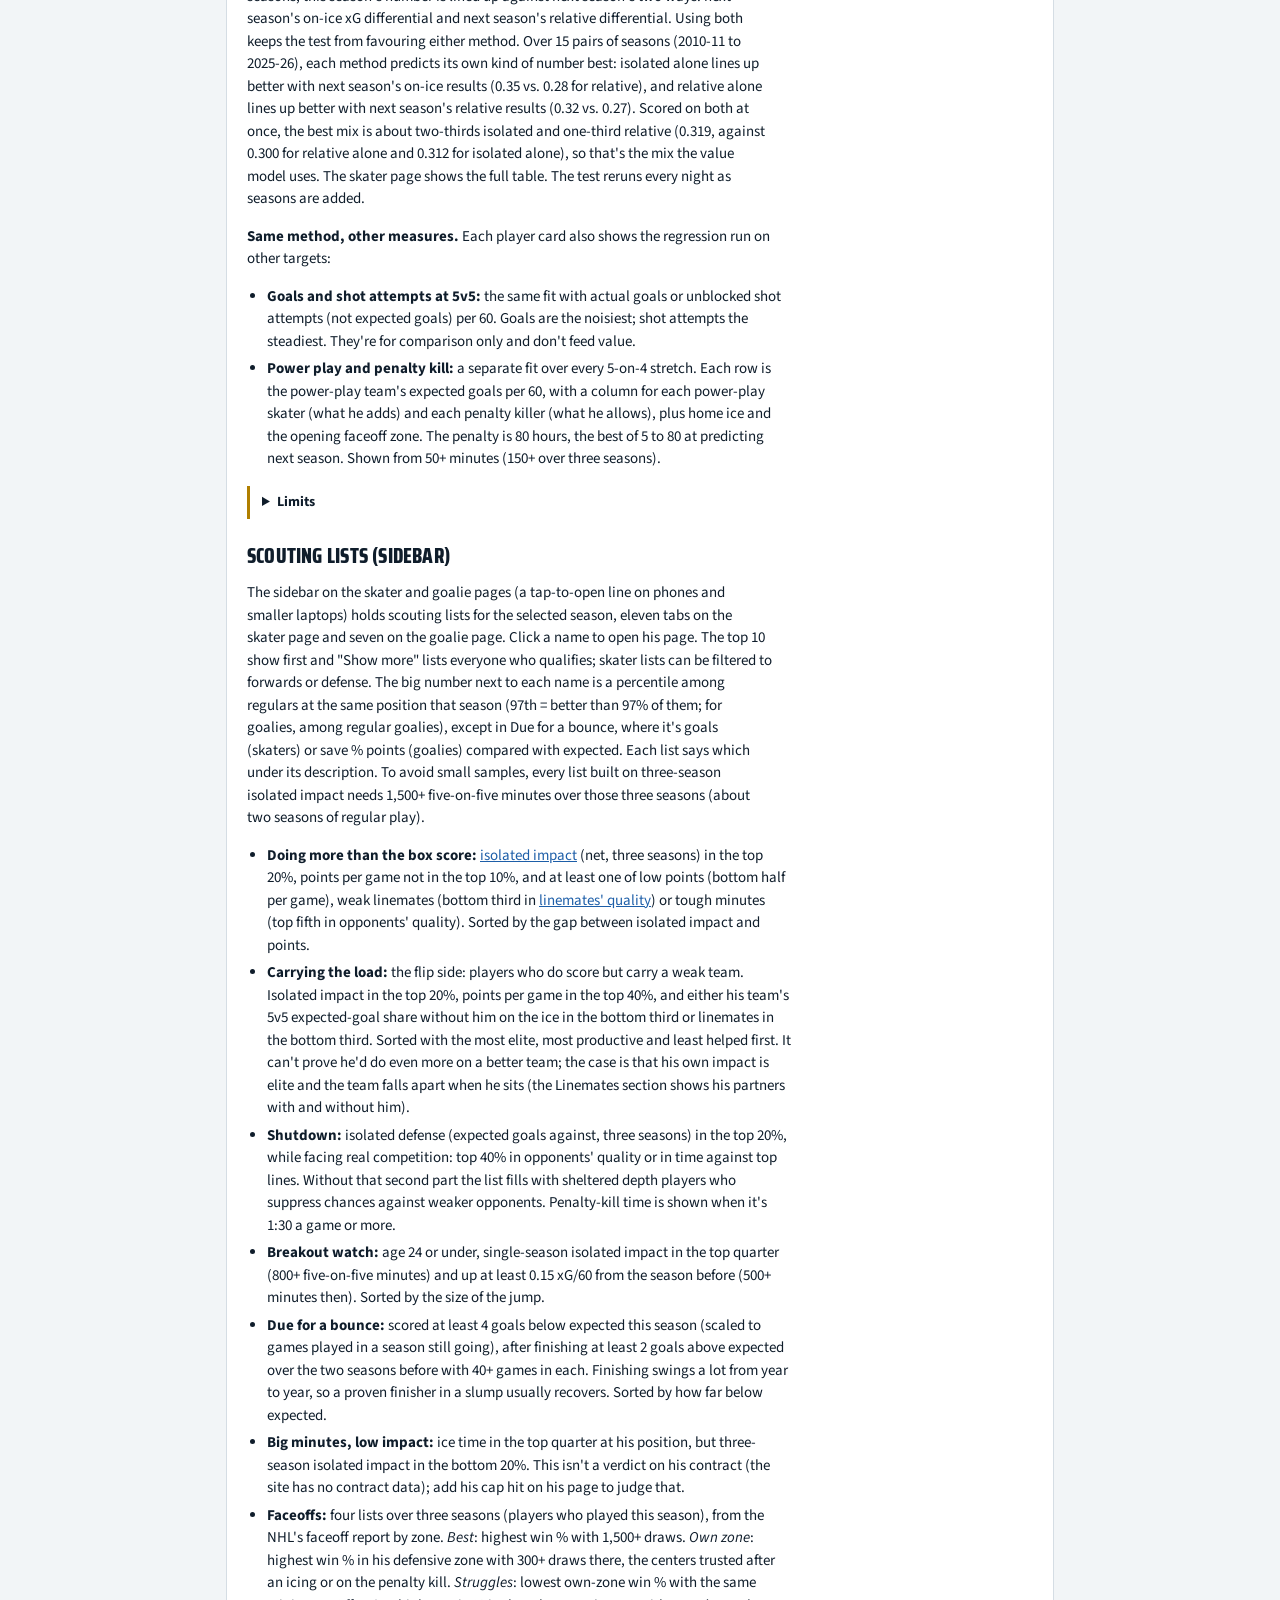
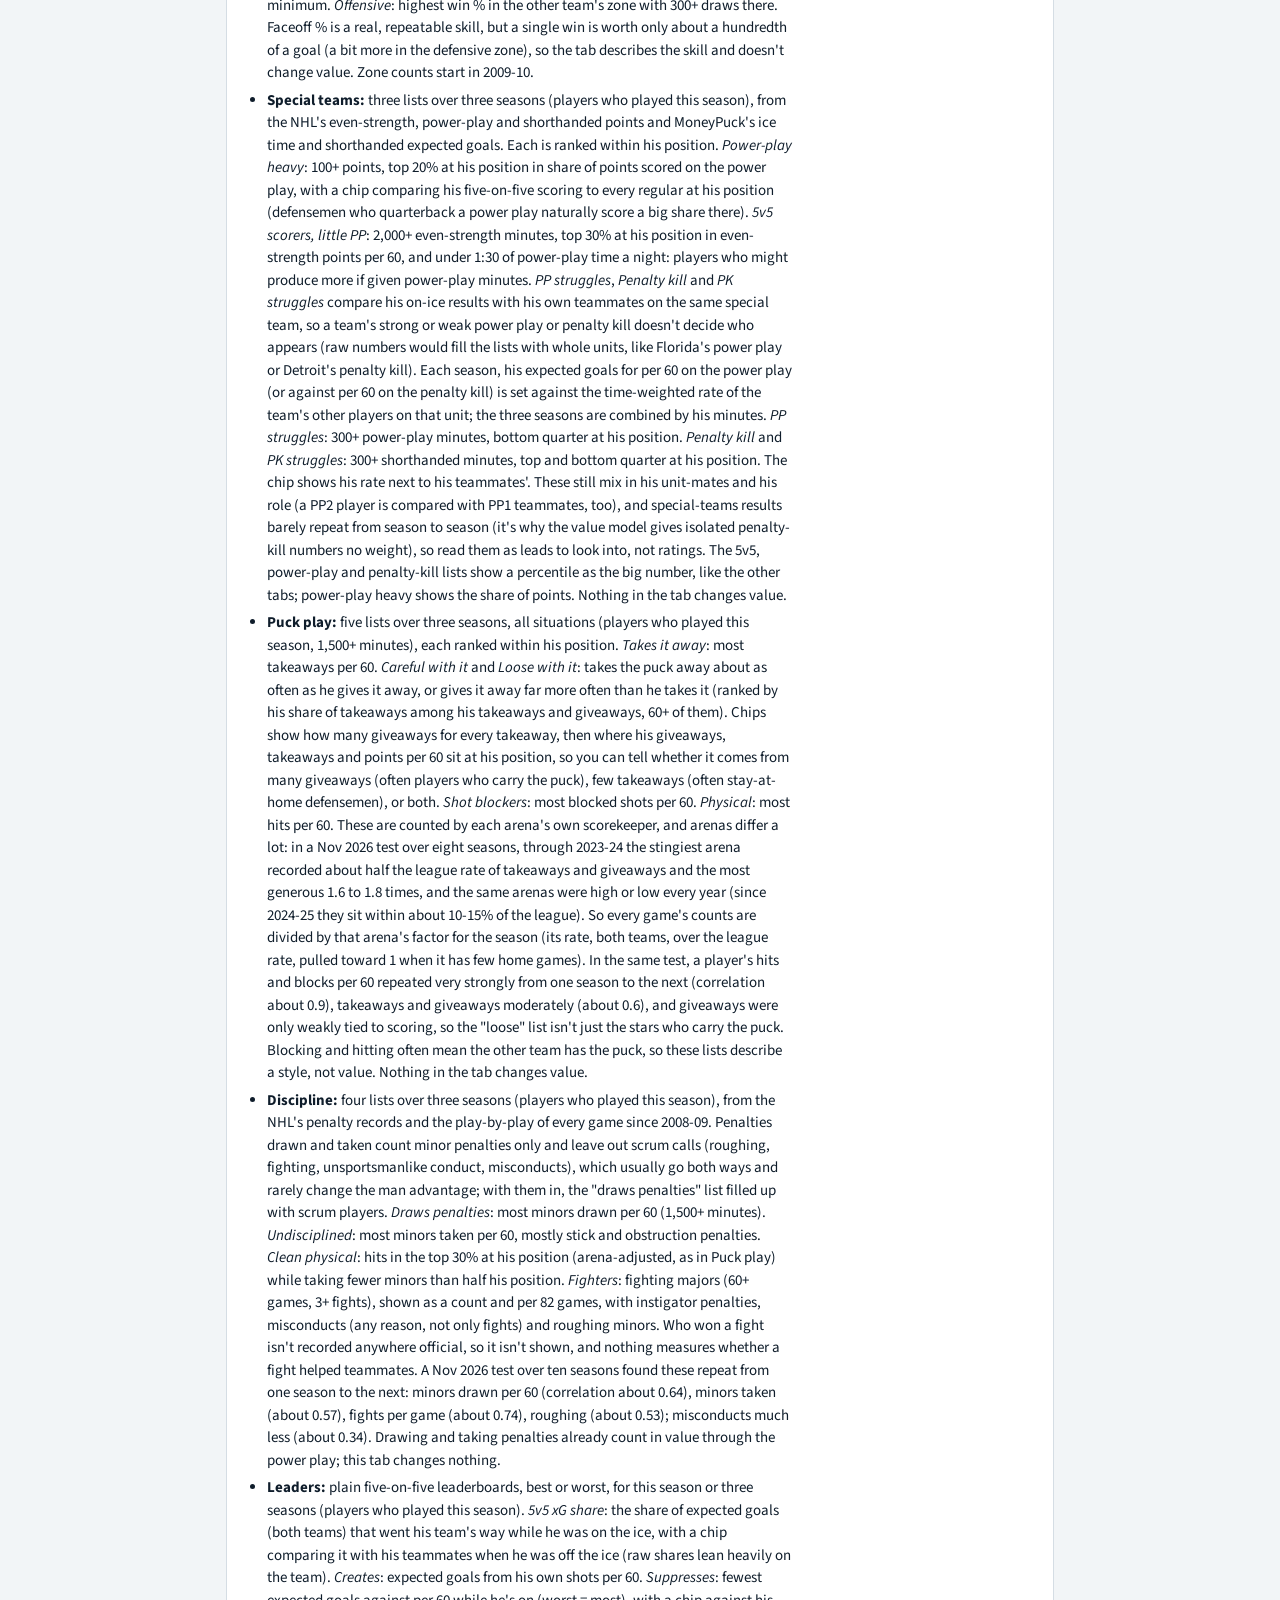
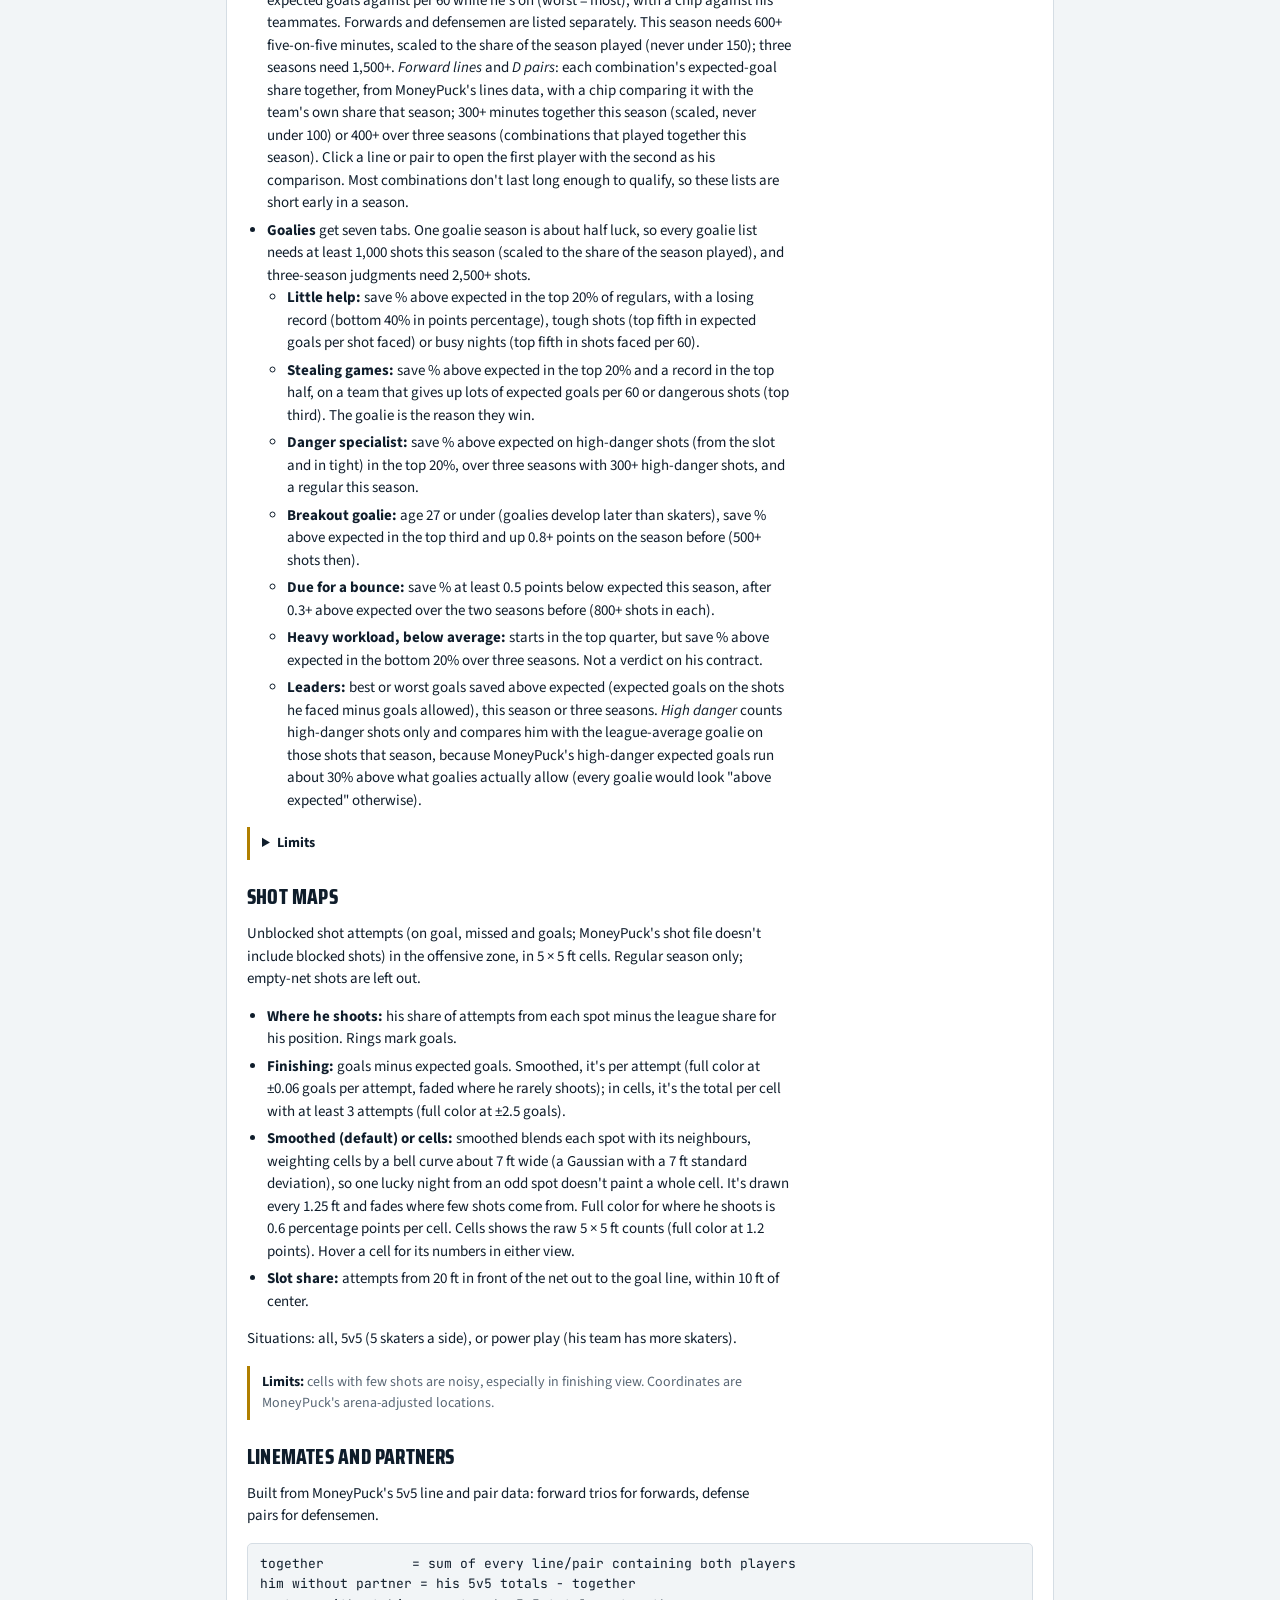
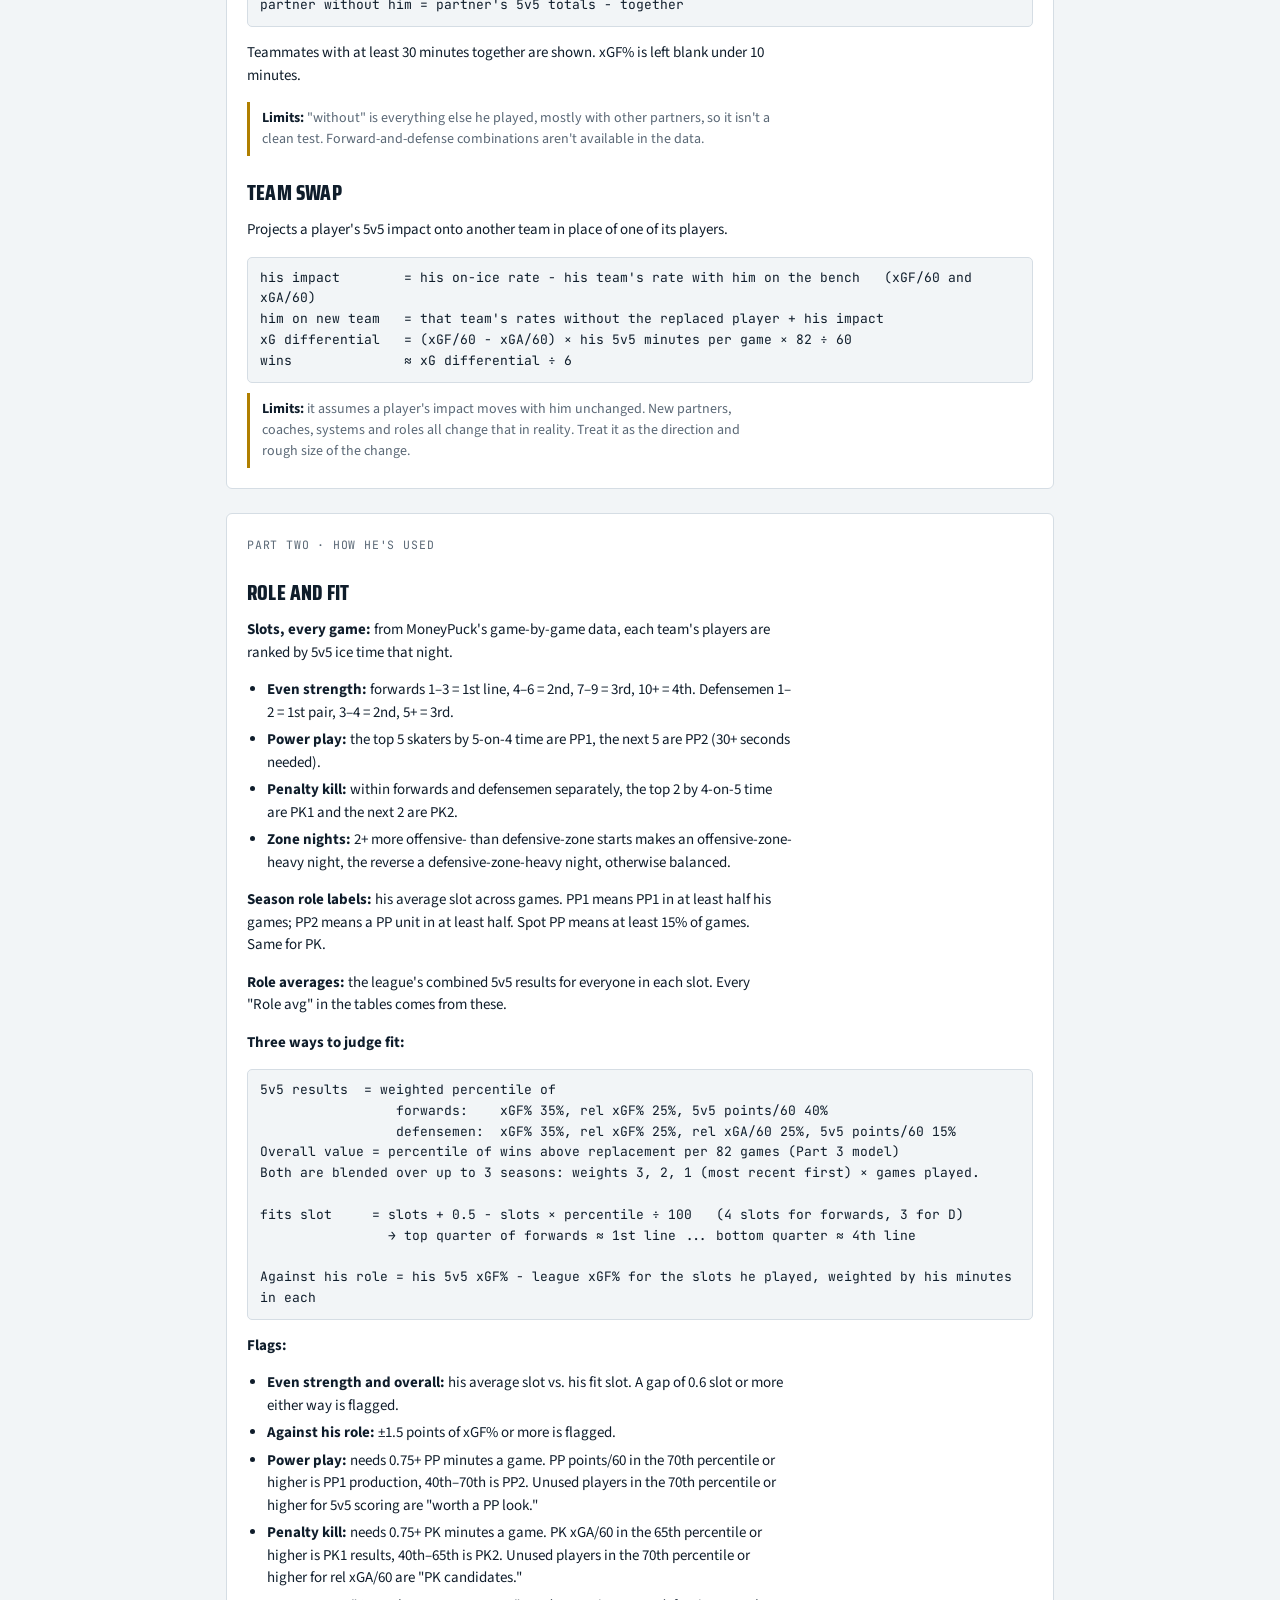
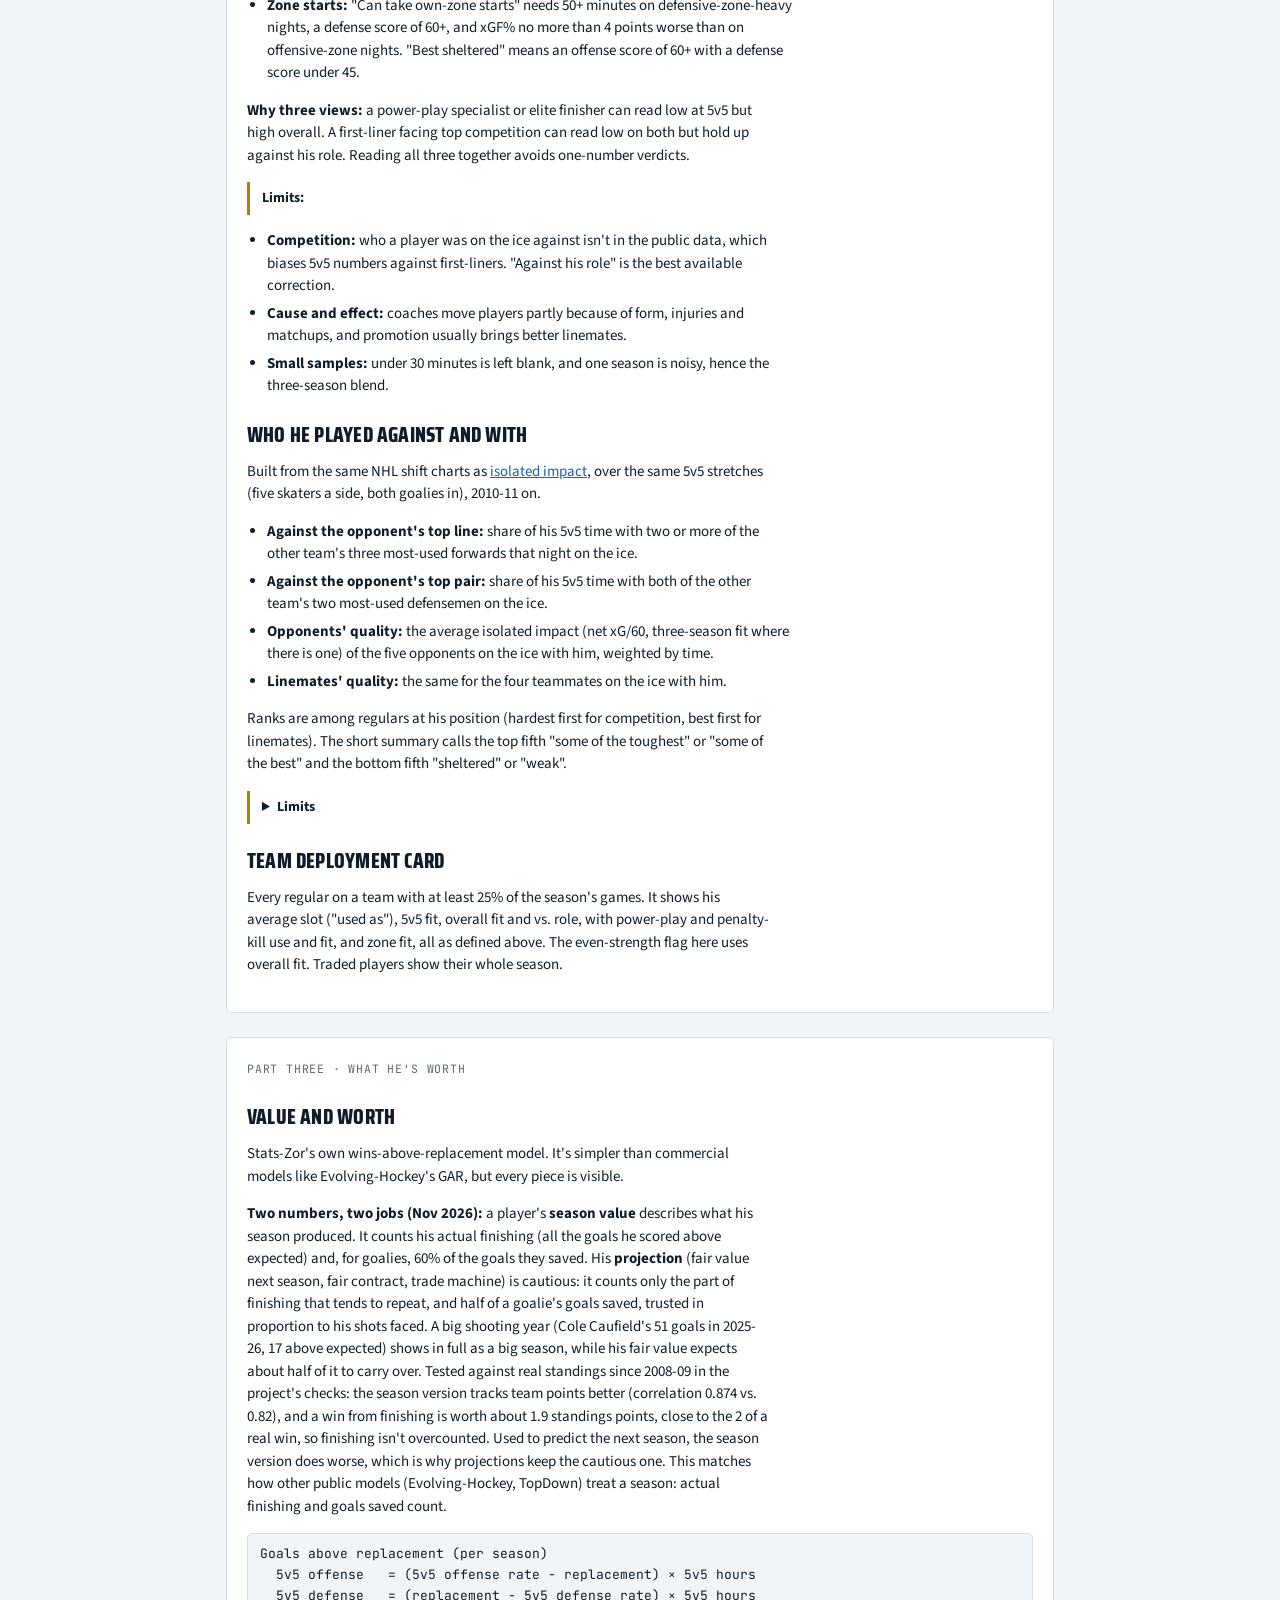
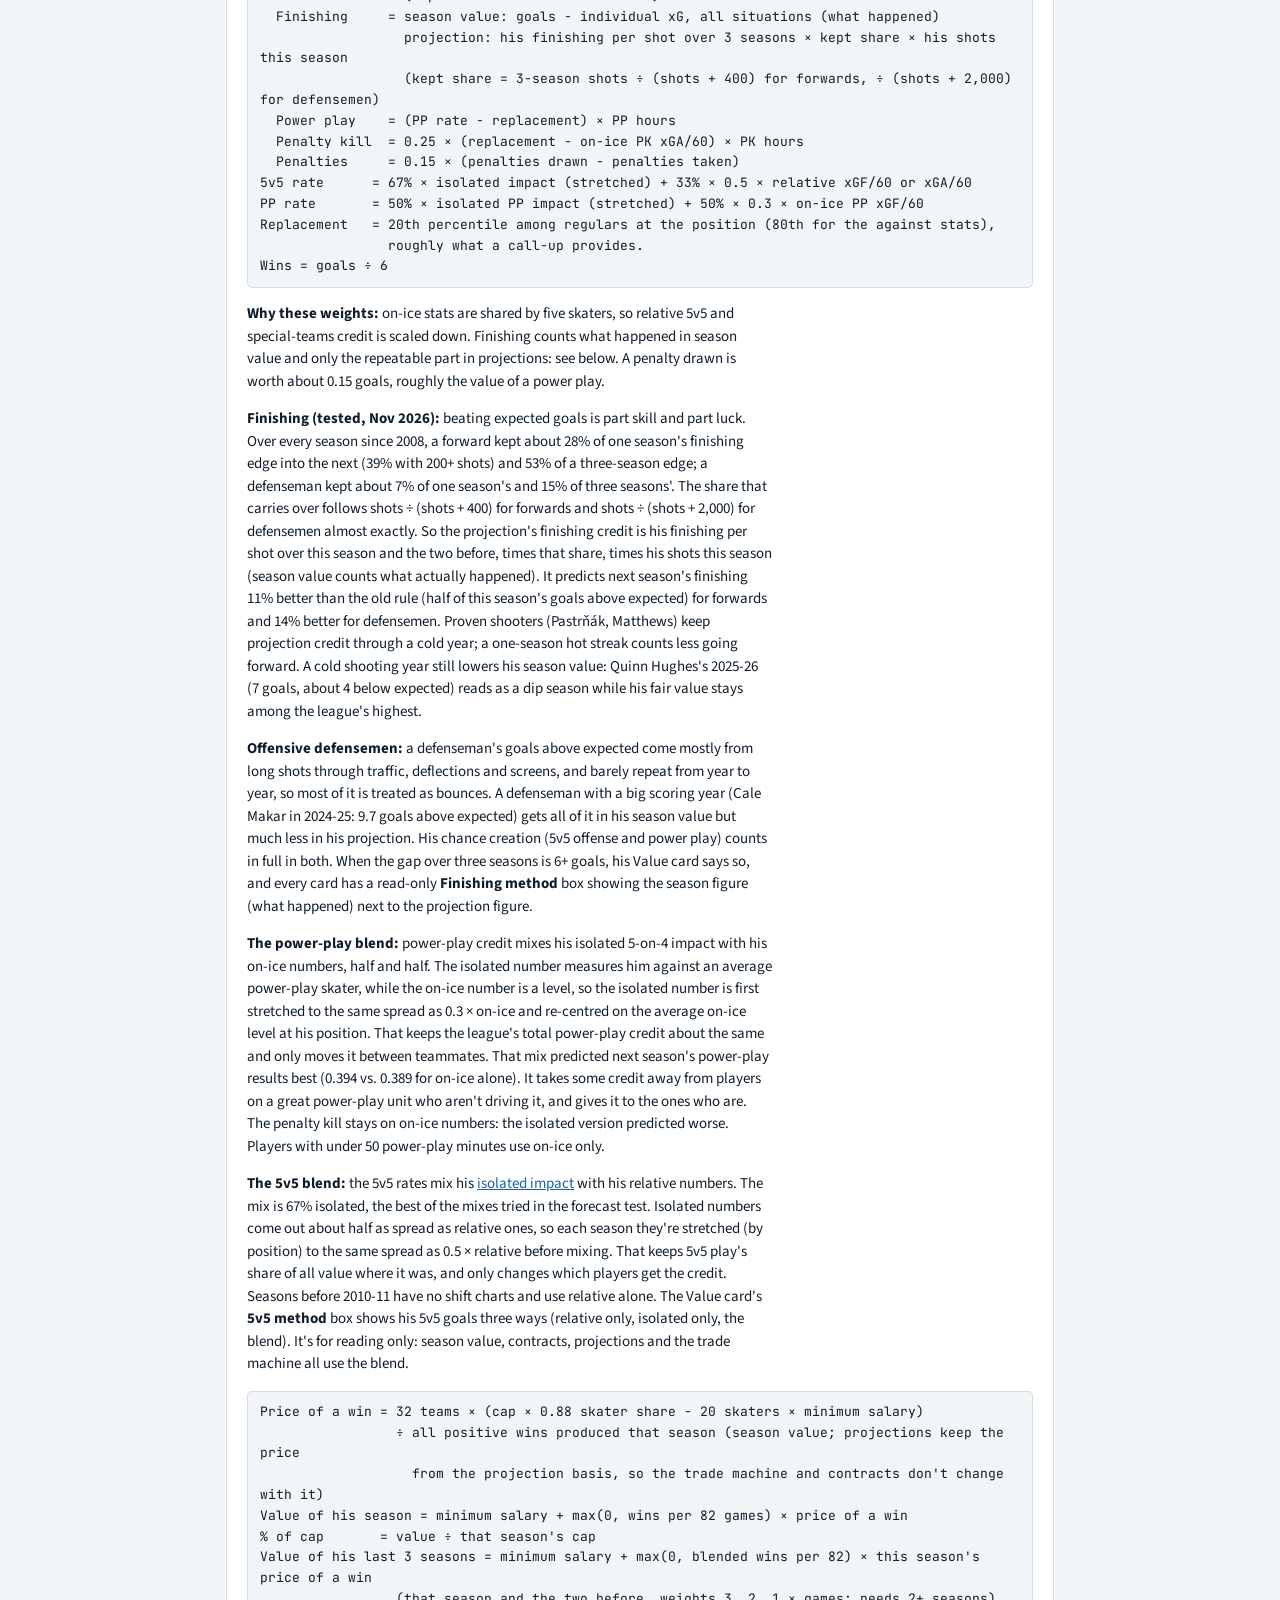
==== commit 8080a7df: "Season value describes what happened; projections stay cautious Season wins and worth now count actu" ====
--- a/about.html
+++ b/about.html
@@ -177,7 +177,7 @@
     <li><strong>Power play and penalty kill:</strong> a separate fit over every 5-on-4 stretch. Each row is the power-play team's expected goals per 60, with a column for each power-play skater (what he adds) and each penalty killer (what he allows), plus home ice and the opening faceoff zone. The penalty is 80 hours, the best of 5 to 80 at predicting next season. Shown from 50+ minutes (150+ over three seasons).</li>
   </ul>
   <details class="lim"><summary>Limits</summary><ul>
-    <li>It starts in 2010-11, the first season with NHL shift charts. A few games each season have no shift chart and are skipped (57 of 1,312 in 2024-25).</li>
+    <li>It starts in 2010-11, the first season with NHL shift charts. A few games each season have no shift chart and are skipped (57 of 1,312 in 2024-25). This season 50 games from one week in late October have empty shift charts, spread evenly (2 to 4 per team); the nightly update tracks them and they fill in automatically if the NHL ever posts them.</li>
     <li>The regression separates linemates and opponents only as far as they play apart. Two players who are almost always together (the Sedins, a fixed top pair) share credit roughly evenly.</li>
     <li>It doesn't adjust for scorekeeper differences between rinks, or for the quality of the goalie behind him (only chances are measured, not goals).</li>
     <li>Early in a season the single-season numbers sit close to where the player started (his last season, or his box-score estimate). That's the starting point doing its job, not a sign nothing has changed.</li>
@@ -307,12 +307,13 @@
   <span class="eyebrow">Part three · what he's worth</span>
   <h3 id="m-value">Value and worth</h3>
   <p>Stats-Zor's own wins-above-replacement model. It's simpler than commercial models like Evolving-Hockey's GAR, but every piece is visible.</p>
+  <p><strong>Two numbers, two jobs (Nov 2026):</strong> a player's <strong>season value</strong> describes what his season produced. It counts his actual finishing (all the goals he scored above expected) and, for goalies, 60% of the goals they saved. His <strong>projection</strong> (fair value next season, fair contract, trade machine) is cautious: it counts only the part of finishing that tends to repeat, and half of a goalie's goals saved, trusted in proportion to his shots faced. A big shooting year (Cole Caufield's 51 goals in 2025-26, 17 above expected) shows in full as a big season, while his fair value expects about half of it to carry over. Tested against real standings since 2008-09 in the project's checks: the season version tracks team points better (correlation 0.874 vs. 0.82), and a win from finishing is worth about 1.9 standings points, close to the 2 of a real win, so finishing isn't overcounted. Used to predict the next season, the season version does worse, which is why projections keep the cautious one. This matches how other public models (Evolving-Hockey, TopDown) treat a season: actual finishing and goals saved count.</p>
   <div class="m">Goals above replacement (per season)
   5v5 offense   = (5v5 offense rate − replacement) × 5v5 hours
   5v5 defense   = (replacement − 5v5 defense rate) × 5v5 hours
-  Finishing     = his finishing per shot over 3 seasons × kept share × his shots this season
-                  (finishing = goals − individual xG, all situations;
-                   kept share = 3-season shots ÷ (shots + 400) for forwards, ÷ (shots + 2,000) for defensemen)
+  Finishing     = season value: goals − individual xG, all situations (what happened)
+                  projection: his finishing per shot over 3 seasons × kept share × his shots this season
+                  (kept share = 3-season shots ÷ (shots + 400) for forwards, ÷ (shots + 2,000) for defensemen)
   Power play    = (PP rate − replacement) × PP hours
   Penalty kill  = 0.25 × (replacement − on-ice PK xGA/60) × PK hours
   Penalties     = 0.15 × (penalties drawn − penalties taken)
@@ -321,23 +322,26 @@
 Replacement   = 20th percentile among regulars at the position (80th for the against stats),
                 roughly what a call-up provides.
 Wins = goals ÷ 6</div>
-  <p><strong>Why these weights:</strong> on-ice stats are shared by five skaters, so relative 5v5 and special-teams credit is scaled down. Finishing is counted as skill, not as whatever happened: see below. A penalty drawn is worth about 0.15 goals, roughly the value of a power play.</p>
-  <p><strong>Finishing (tested, Nov 2026):</strong> beating expected goals is part skill and part luck. Over every season since 2008, a forward kept about 28% of one season's finishing edge into the next (39% with 200+ shots) and 53% of a three-season edge; a defenseman kept about 7% of one season's and 15% of three seasons'. The share that carries over follows shots ÷ (shots + 400) for forwards and shots ÷ (shots + 2,000) for defensemen almost exactly. So finishing credit is his finishing per shot over this season and the two before, times that share, times his shots this season. It predicts next season's finishing 11% better than the old rule (half of this season's goals above expected) for forwards and 14% better for defensemen. Proven shooters (Pastrňák, Matthews) keep credit through a cold year; a one-season hot streak counts less.</p>
-  <p><strong>Offensive defensemen:</strong> a defenseman's goals above expected come mostly from long shots through traffic, deflections and screens, and barely repeat from year to year, so most of it is treated as bounces. A defenseman with a big scoring year (Cale Makar in 2024-25: 9.7 goals above expected) gets much less finishing credit than his goal total suggests. His chance creation (5v5 offense and power play) counts in full. When the gap is 6+ goals over three seasons, his Value card says so, and every card has a read-only <strong>Finishing method</strong> box comparing what happened, the old half rule and the rule used.</p>
+  <p><strong>Why these weights:</strong> on-ice stats are shared by five skaters, so relative 5v5 and special-teams credit is scaled down. Finishing counts what happened in season value and only the repeatable part in projections: see below. A penalty drawn is worth about 0.15 goals, roughly the value of a power play.</p>
+  <p><strong>Finishing (tested, Nov 2026):</strong> beating expected goals is part skill and part luck. Over every season since 2008, a forward kept about 28% of one season's finishing edge into the next (39% with 200+ shots) and 53% of a three-season edge; a defenseman kept about 7% of one season's and 15% of three seasons'. The share that carries over follows shots ÷ (shots + 400) for forwards and shots ÷ (shots + 2,000) for defensemen almost exactly. So the projection's finishing credit is his finishing per shot over this season and the two before, times that share, times his shots this season (season value counts what actually happened). It predicts next season's finishing 11% better than the old rule (half of this season's goals above expected) for forwards and 14% better for defensemen. Proven shooters (Pastrňák, Matthews) keep projection credit through a cold year; a one-season hot streak counts less going forward. A cold shooting year still lowers his season value: Quinn Hughes's 2025-26 (7 goals, about 4 below expected) reads as a dip season while his fair value stays among the league's highest.</p>
+  <p><strong>Offensive defensemen:</strong> a defenseman's goals above expected come mostly from long shots through traffic, deflections and screens, and barely repeat from year to year, so most of it is treated as bounces. A defenseman with a big scoring year (Cale Makar in 2024-25: 9.7 goals above expected) gets all of it in his season value but much less in his projection. His chance creation (5v5 offense and power play) counts in full in both. When the gap over three seasons is 6+ goals, his Value card says so, and every card has a read-only <strong>Finishing method</strong> box showing the season figure (what happened) next to the projection figure.</p>
   <p><strong>The power-play blend:</strong> power-play credit mixes his isolated 5-on-4 impact with his on-ice numbers, half and half. The isolated number measures him against an average power-play skater, while the on-ice number is a level, so the isolated number is first stretched to the same spread as 0.3 × on-ice and re-centred on the average on-ice level at his position. That keeps the league's total power-play credit about the same and only moves it between teammates. That mix predicted next season's power-play results best (0.394 vs. 0.389 for on-ice alone). It takes some credit away from players on a great power-play unit who aren't driving it, and gives it to the ones who are. The penalty kill stays on on-ice numbers: the isolated version predicted worse. Players with under 50 power-play minutes use on-ice only.</p>
-  <p><strong>The 5v5 blend:</strong> the 5v5 rates mix his <a href="#m-iso">isolated impact</a> with his relative numbers. The mix is 67% isolated, the best of the mixes tried in the forecast test. Isolated numbers come out about half as spread as relative ones, so each season they're stretched (by position) to the same spread as 0.5 × relative before mixing. That keeps 5v5 play's share of all value where it was, and only changes which players get the credit. Seasons before 2010-11 have no shift charts and use relative alone. The Value card's <strong>5v5 method</strong> box shows his 5v5 goals three ways (relative only, isolated only, the blend). It's for reading only: worth, contracts, projections and the trade machine all use the blend.</p>
+  <p><strong>The 5v5 blend:</strong> the 5v5 rates mix his <a href="#m-iso">isolated impact</a> with his relative numbers. The mix is 67% isolated, the best of the mixes tried in the forecast test. Isolated numbers come out about half as spread as relative ones, so each season they're stretched (by position) to the same spread as 0.5 × relative before mixing. That keeps 5v5 play's share of all value where it was, and only changes which players get the credit. Seasons before 2010-11 have no shift charts and use relative alone. The Value card's <strong>5v5 method</strong> box shows his 5v5 goals three ways (relative only, isolated only, the blend). It's for reading only: season value, contracts, projections and the trade machine all use the blend.</p>
   <div class="m">Price of a win = 32 teams × (cap × 0.88 skater share − 20 skaters × minimum salary)
-                 ÷ all positive wins produced that season
-Worth          = minimum salary + max(0, wins per 82 games) × price of a win
-% of cap       = worth ÷ that season's cap
-Worth over last 3 seasons = minimum salary + max(0, blended wins per 82) × this season's price of a win
-                 (that season and the two before, weights 3, 2, 1 × games; needs 2+ seasons)</div>
-  <p><strong>This season vs. last 3 seasons:</strong> the Value card shows both. One season can swing a lot (Cale Makar's 2025-26 comes out at about $9.7M against $10.5M over three seasons), so the three-season figure is the steadier read on what a player is worth. It's the same blend the fair-value contract starts from, priced at this season's cap. If you enter a cap hit, it's compared with both.</p>
+                 ÷ all positive wins produced that season (season value; projections keep the price
+                   from the projection basis, so the trade machine and contracts don't change with it)
+Value of his season = minimum salary + max(0, wins per 82 games) × price of a win
+% of cap       = value ÷ that season's cap
+Value of his last 3 seasons = minimum salary + max(0, blended wins per 82) × this season's price of a win
+                 (that season and the two before, weights 3, 2, 1 × games; needs 2+ seasons)
+Fair value for next season = his projection (see the fair-value contract below)</div>
+  <p><strong>What the Value card shows:</strong> the value of his season (what it produced, not what to pay), the value of his last three seasons per season (steadier, since one season can swing a lot), and, for this season and last, his <strong>fair value for next season</strong> from the cautious projection. Use the fair value for contracts and trades. Cole Caufield's 2025-26 shows about $19.3M of season value but about $11.4M of fair value for 2027-28. If you enter a cap hit, it's compared with the season and three-season values.</p>
   <p>Caps used ($M): 2008-09 56.7 · 09-10 56.8 · 10-11 59.4 · 11-12 64.3 · 12-13 60.0 (lockout) · 13-14 64.3 · 14-15 69.0 · 15-16 71.4 · 16-17 73.0 · 17-18 75.0 · 18-19 79.5 · 19-20 to 21-22 81.5 · 22-23 82.5 · 23-24 83.5 · 24-25 88.0 · 25-26 95.5 · 26-27 104.0 · 27-28 113.5 (projected), then an assumed +5% a year. Minimum salary follows each season's CBA figure, rising to $1M by 2029-30.</p>
-  <p class="lim"><b>Limits:</b> stars come out "worth" far more than their pay. That's normal for value models, because the max salary, entry-level and RFA contracts keep the best players underpaid, so read the dollars as relative value. A partial current season uses each player's pace over 82 games, so early-season figures swing. Goalies have their own version, under <a href="#m-g-value">Goalie value</a>.</p>
+  <p class="lim"><b>Limits:</b> season value includes luck on purpose (a hot or cold shooting year, a hot goalie), so it's a record of the season, not a price; the fair value is the price. Stars come out "worth" far more than their pay. That's normal for value models, because the max salary, entry-level and RFA contracts keep the best players underpaid, so read the dollars as relative value. A partial current season uses each player's pace over 82 games, so early-season figures swing. Goalies have their own version, under <a href="#m-g-value">Goalie value</a>.</p>
 
   <h3 id="m-deal">Fair-value contract</h3>
-  <div class="m">Starting point = his wins per 82, blended over 3 seasons (weights 3, 2, 1 × games)
+  <div class="m">Starting point = his wins per 82 on the projection basis (finishing counted only as far as it
+                 repeats), blended over 3 seasons (weights 3, 2, 1 × games)
   If those seasons add up to fewer than 150 games:
   starting point = average regular + (his blend − average regular) × games ÷ 150
   (average regular = games-weighted wins per 82 of players with 40+ games at his position, last complete season)
@@ -428,7 +432,7 @@
     <li>When a team changed coaches, the season's usage is both coaches together.</li>
   </ul></details>
   <h3 id="m-t-roster">Who carries the team</h3>
-  <p>Every player who played for the team that season, placed by age (as of February 1) and wins above replacement from the <a href="#m-value">value model</a>. Dot size is games with this team. A player traded mid-season counts only his share of games here (wins × games with this team ÷ his games that season), and every team is split the same way for the ranks. The tiles show the team's total wins and rank, how much of its positive wins come from players 25 and under, the top three players' share, and the average age weighted by games.</p>
+  <p>Every player who played for the team that season, placed by age (as of February 1) and season wins above replacement from the <a href="#m-value">value model</a>. Dot size is games with this team. Goalies are drawn as diamonds: they count in the team's totals (a team's total needs its goalie to match the standings) but read as their own group. A player traded mid-season counts only his share of games here (wins × games with this team ÷ his games that season), and every team is split the same way for the ranks. The tiles show the team's total wins and rank, how much of its positive wins come from players 25 and under, the top three players' share, and the average age weighted by games.</p>
   <p><strong>Pay vs. value:</strong> type any player's cap hit to compare it with his value for a full season at his rate (the same figure as his player page). Cap hits typed here stay on this page only and clear on refresh. They don't read or change the ones saved on player pages or typed in the trade machine.</p>
   <details class="lim"><summary>What this can and can't see</summary><ul>
     <li>The site doesn't know contracts, so the roster's real payroll isn't shown; only cap hits you type are compared.</li>
@@ -440,7 +444,7 @@
   <p>One row per goalie, one square per game: solid for a start, light for a relief appearance. The table adds starts, games, record, save percentage, saves above expected (expected goals against minus goals against, all situations), starts on the second night of the team's back-to-backs, and starts in the recent window. It's the season as it happened, not a rating: a goalie season is roughly half luck, and the goalie page has his three-season picture.</p>
 
   <h3 id="m-t-history">Season by season</h3>
-  <p>The franchise's five-on-five expected-goal share every season since 2008-09, with its rank, actual 5v5 goal share, head coach(es) and most valuable player (most wins above replacement on the team that season, skater or goalie). The chart is shaded by the coach who finished each season. Click a season to open it. Relocated teams carry their history (Winnipeg includes Atlanta; Utah includes Arizona).</p>
+  <p>The franchise's five-on-five expected-goal share every season since 2008-09, with its rank, actual 5v5 goal share, head coach(es), most valuable skater (most wins above replacement on the team that season) and top goalie, listed separately: goalies are ranked only against goalies, as on the goalie page and in other public models. The chart is shaded by the coach who finished each season. Click a season to open it. Relocated teams carry their history (Winnipeg includes Atlanta; Utah includes Arizona).</p>
   <p>The <strong>Show players used well for every season</strong> button fills in the "used about right" count for every season, using the same rule as the deployment table. It downloads three seasons of player data for each season (about 30 MB), so it only runs when asked and can be slow on phones.</p>
 </section>
 
@@ -499,7 +503,8 @@
 
   <h3 id="m-g-value">Goalie value and fair contract</h3>
   <div class="m">Goals above replacement, for each situation (5v5, penalty kill, everything else)
-  = 0.5 × (GSAx − replacement rate × hours in that situation)
+  = credit × (GSAx − replacement rate × hours in that situation)
+  credit = 0.6 for season value, 0.5 for projections
 Replacement rate = 20th percentile GSAx/60 among regular goalies, in that situation
 Wins = goals ÷ 6
 Price of a goalie win = 32 × (cap × 0.12 goalie share − 2 goalies × minimum salary)
@@ -508,7 +513,7 @@
                         (an unfinished season is projected at his pace)
 Worth over last 3 seasons = the same, using his wins a season blended over that season and the two
                         before (weights 3, 2, 1, an unfinished season weighted by how much is played)</div>
-  <p><strong>Why half credit:</strong> GSAx is the goalie's own number, but a season of it is roughly half signal and half noise and team effects the model can't see, so only half is credited. That also keeps goalie wins on a scale comparable with skater wins: in a typical season goalies produce about 13–15% of all positive wins, close to their 12% share of the cap. (Dollar worth barely depends on this weight: doubling everyone's wins would halve the price of a win.)</p>
+  <p><strong>Why 0.6 for a season, half for projections (Nov 2026):</strong> GSAx is the goalie's own number, but a season of it is roughly half signal and half noise and team effects the model can't see. Tested against real standings since 2008-09: at half credit, a goalie's credited win moved team points about 1.6 times as much as a skater's, so half reads low for describing a season. Full credit (what other public models use) overshot on our data (a goalie win worth less than a skater win) and would put 17–19 goalies in a season's top 25 players. 0.6 fits the standings almost as well as 0.7 (0.874 vs. 0.877), keeps goalies at about 15% of all positive wins (their cap share is 12%) and gives a great goalie season more credit. Projections keep half, trusted in proportion to shots faced, because a goalie's season carries over far less than a skater's. Goalie dollars barely depend on the credit: the goalie share of the cap is fixed, so more goalie wins means a lower price per win. The replacement level and the skater scaling were checked too and are not why goalies run high: one goalie season genuinely swings many goals.</p>
   <p><strong>Why not per 82 games:</strong> skater worth uses wins per 82, because skaters play most games. No goalie plays 82, so goalie worth uses the wins he actually produced, and projections use his own workload.</p>
   <div class="m">Rate        = wins per 82 games, 3-season blend (weights 3, 2, 1 × games)
 Kept share  = shots faced in those seasons ÷ (shots faced + 3,000)
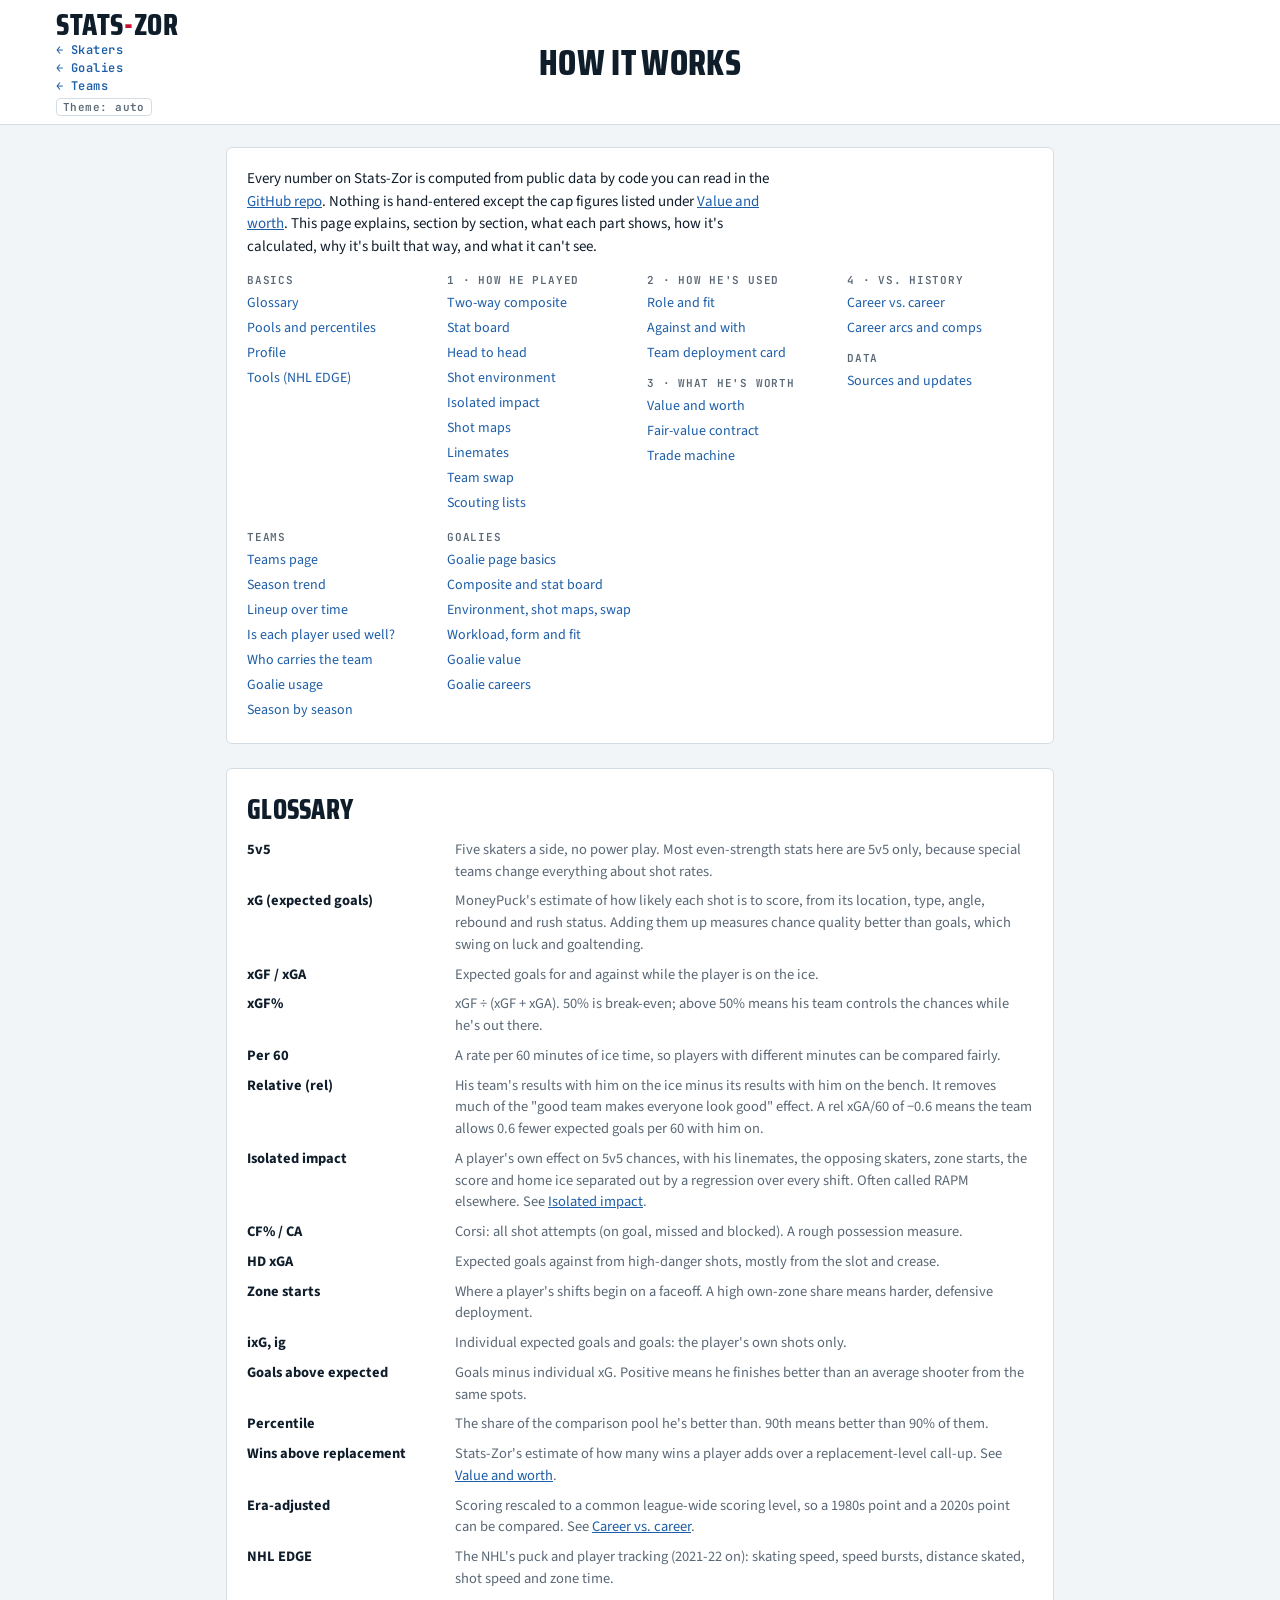
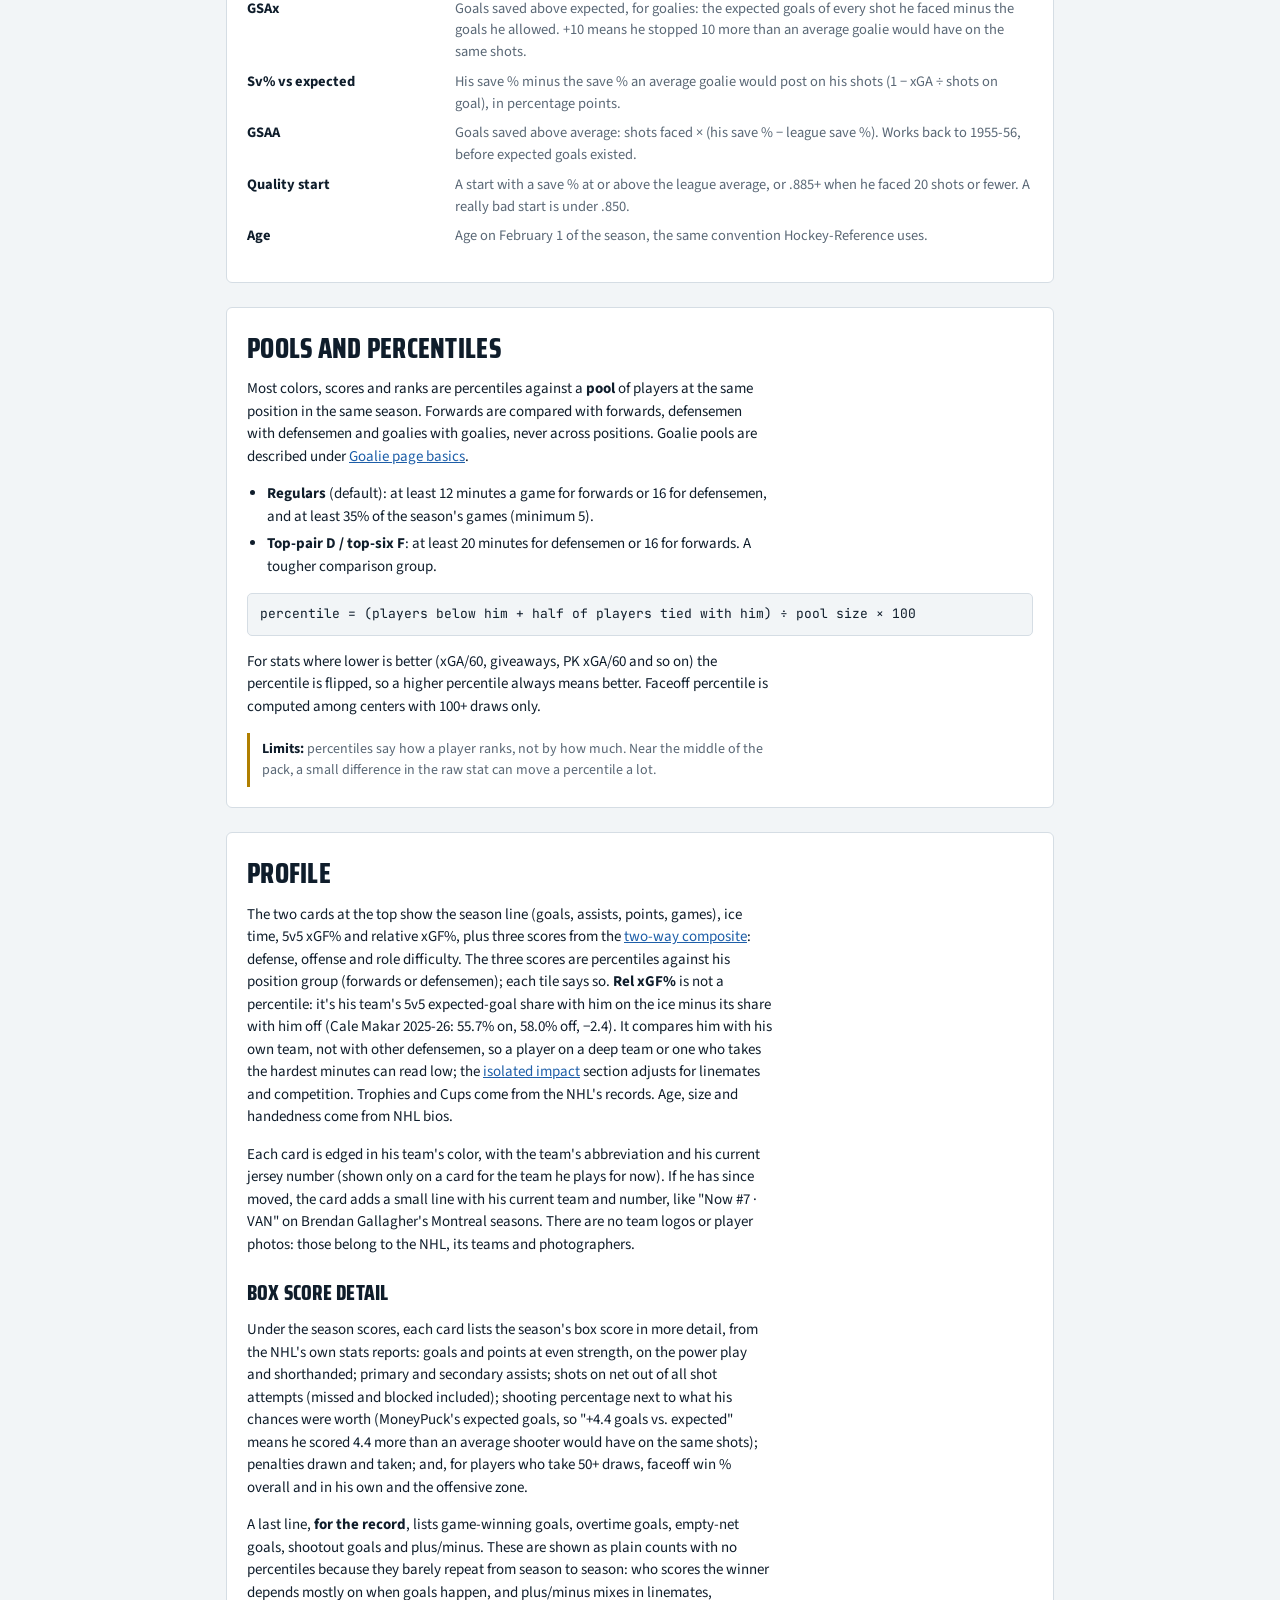
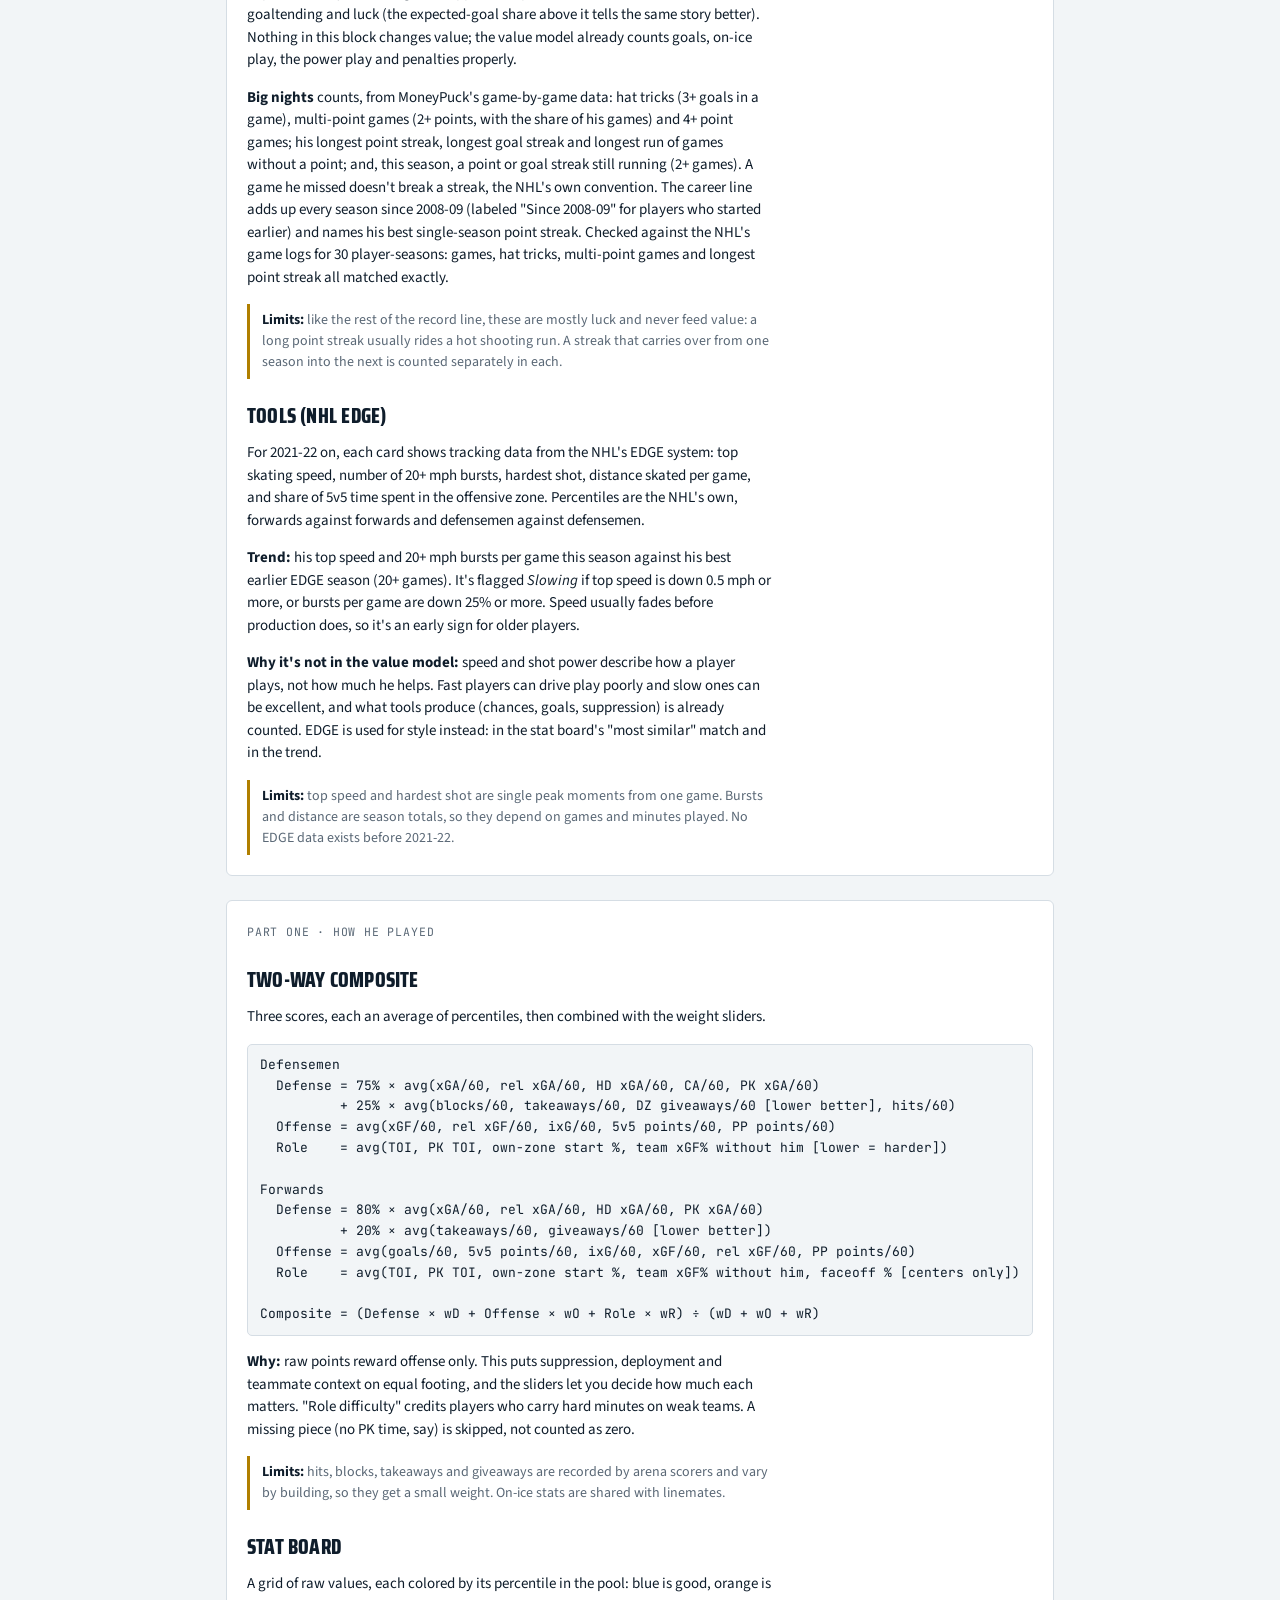
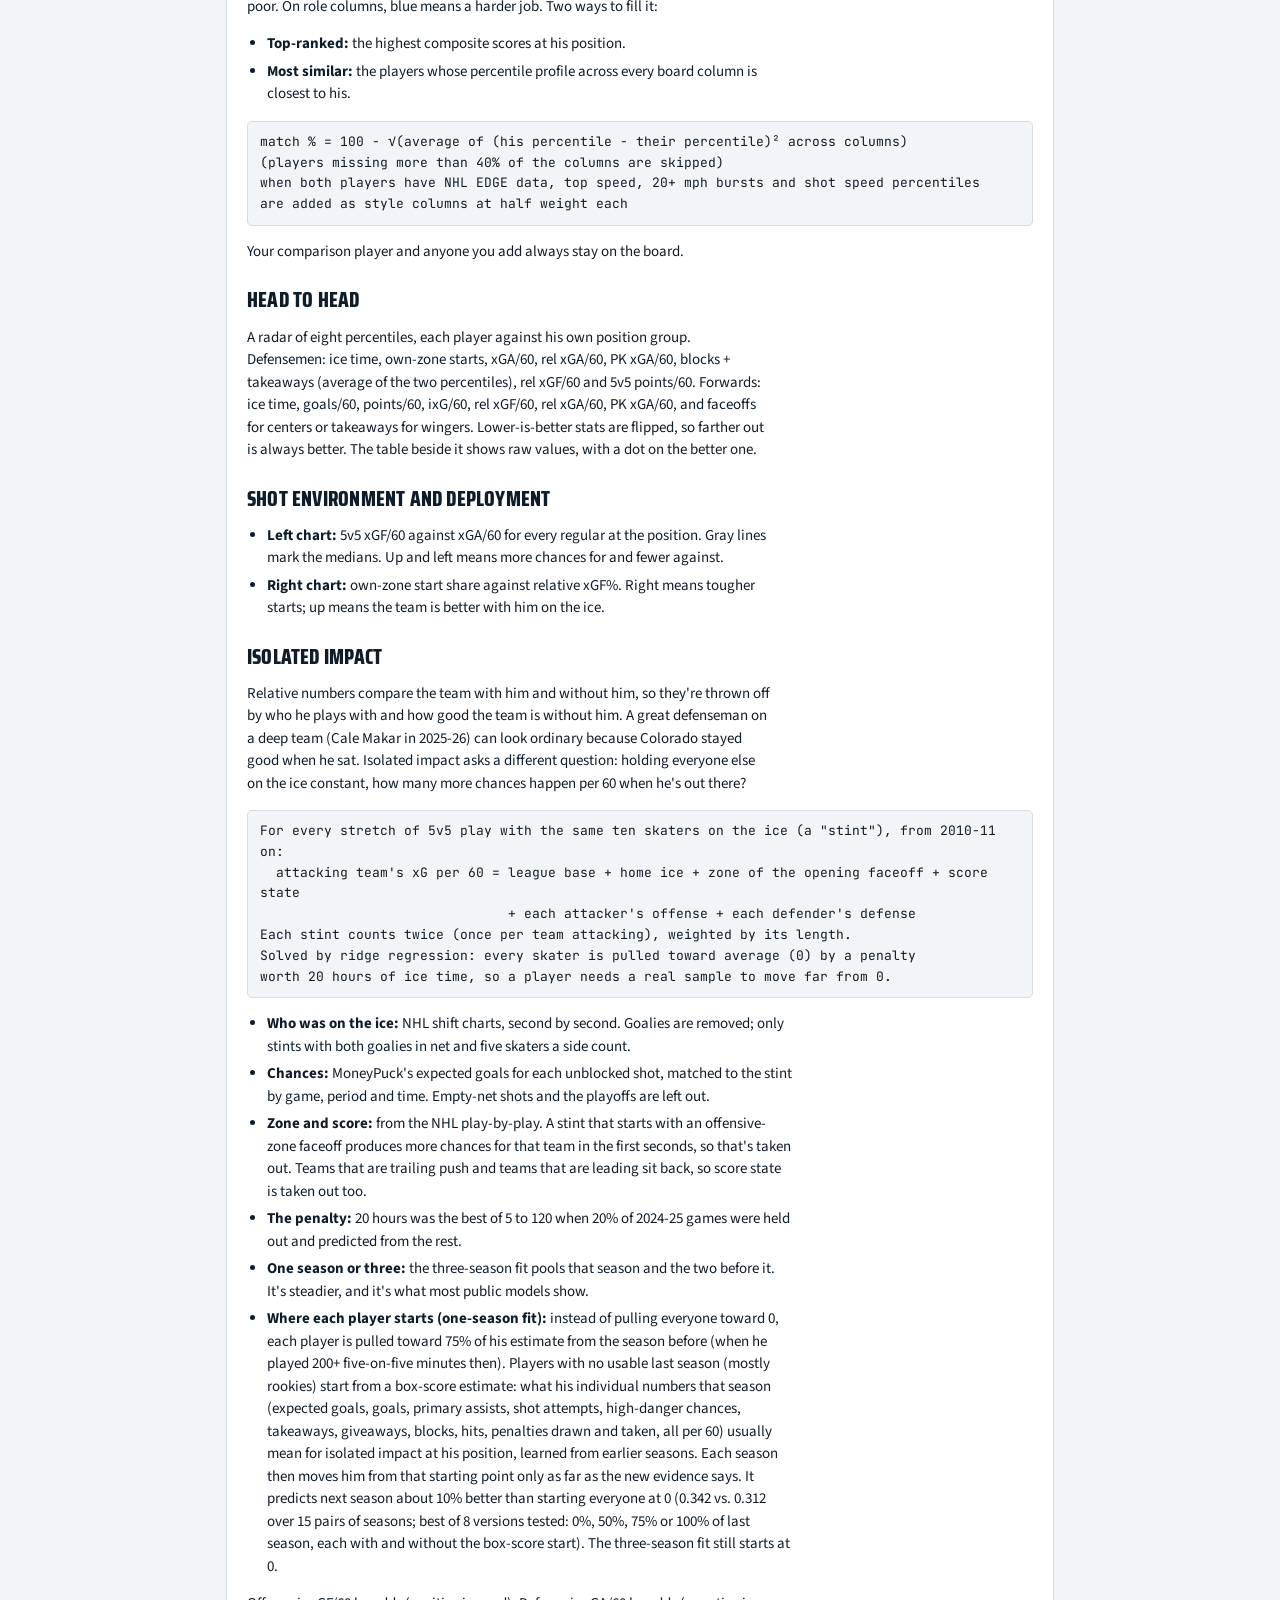
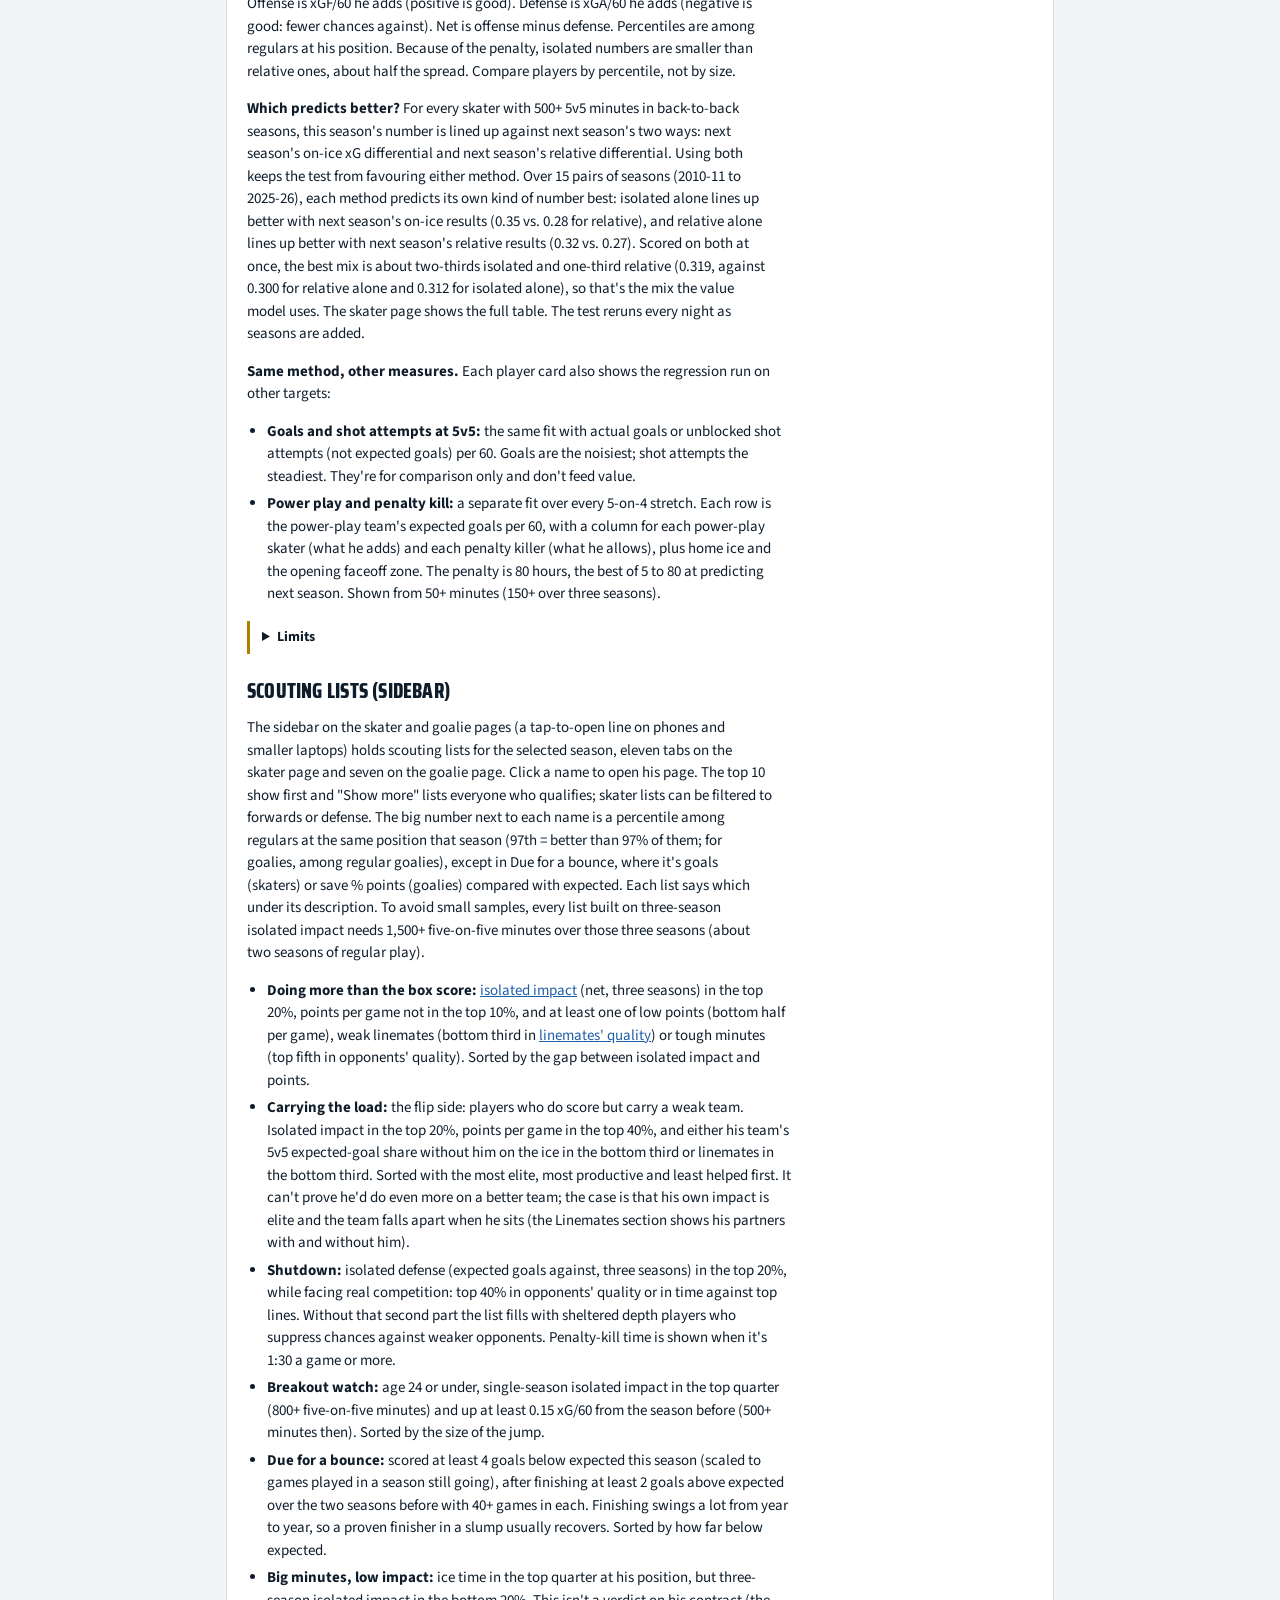
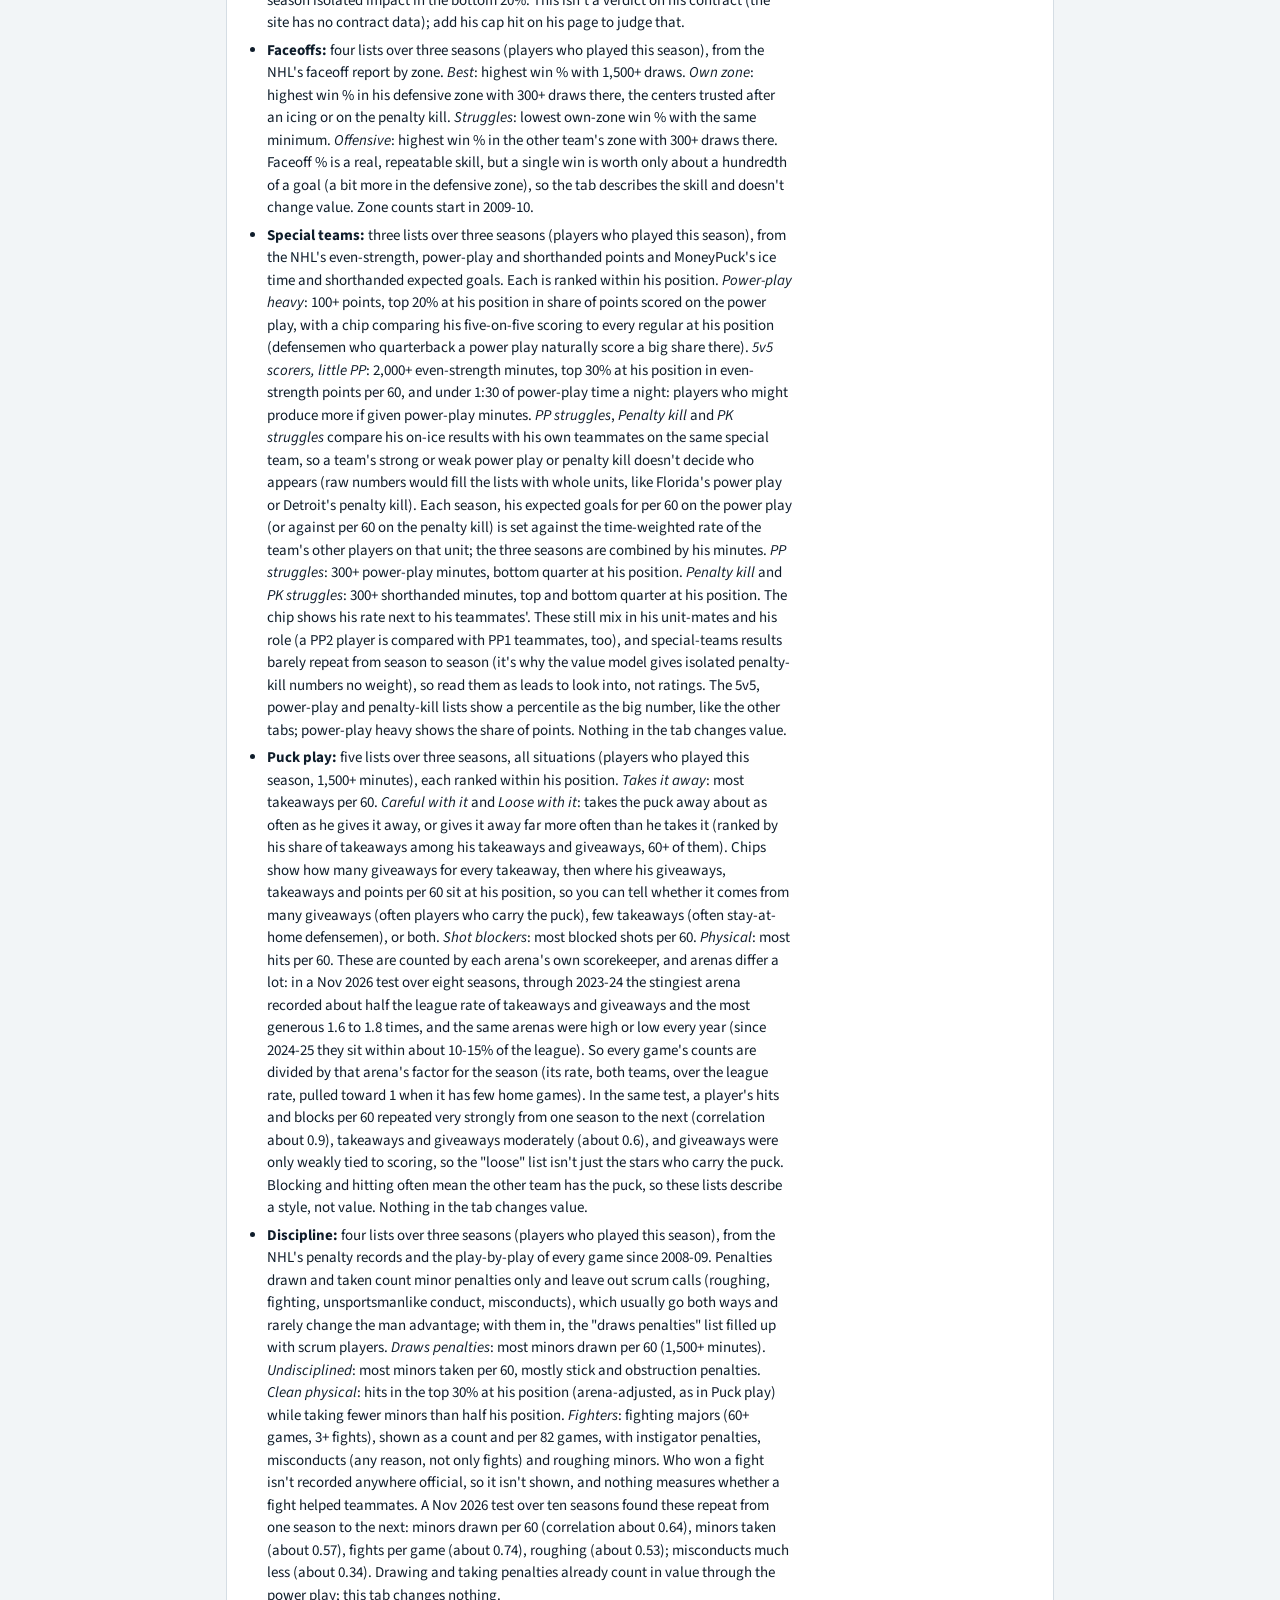
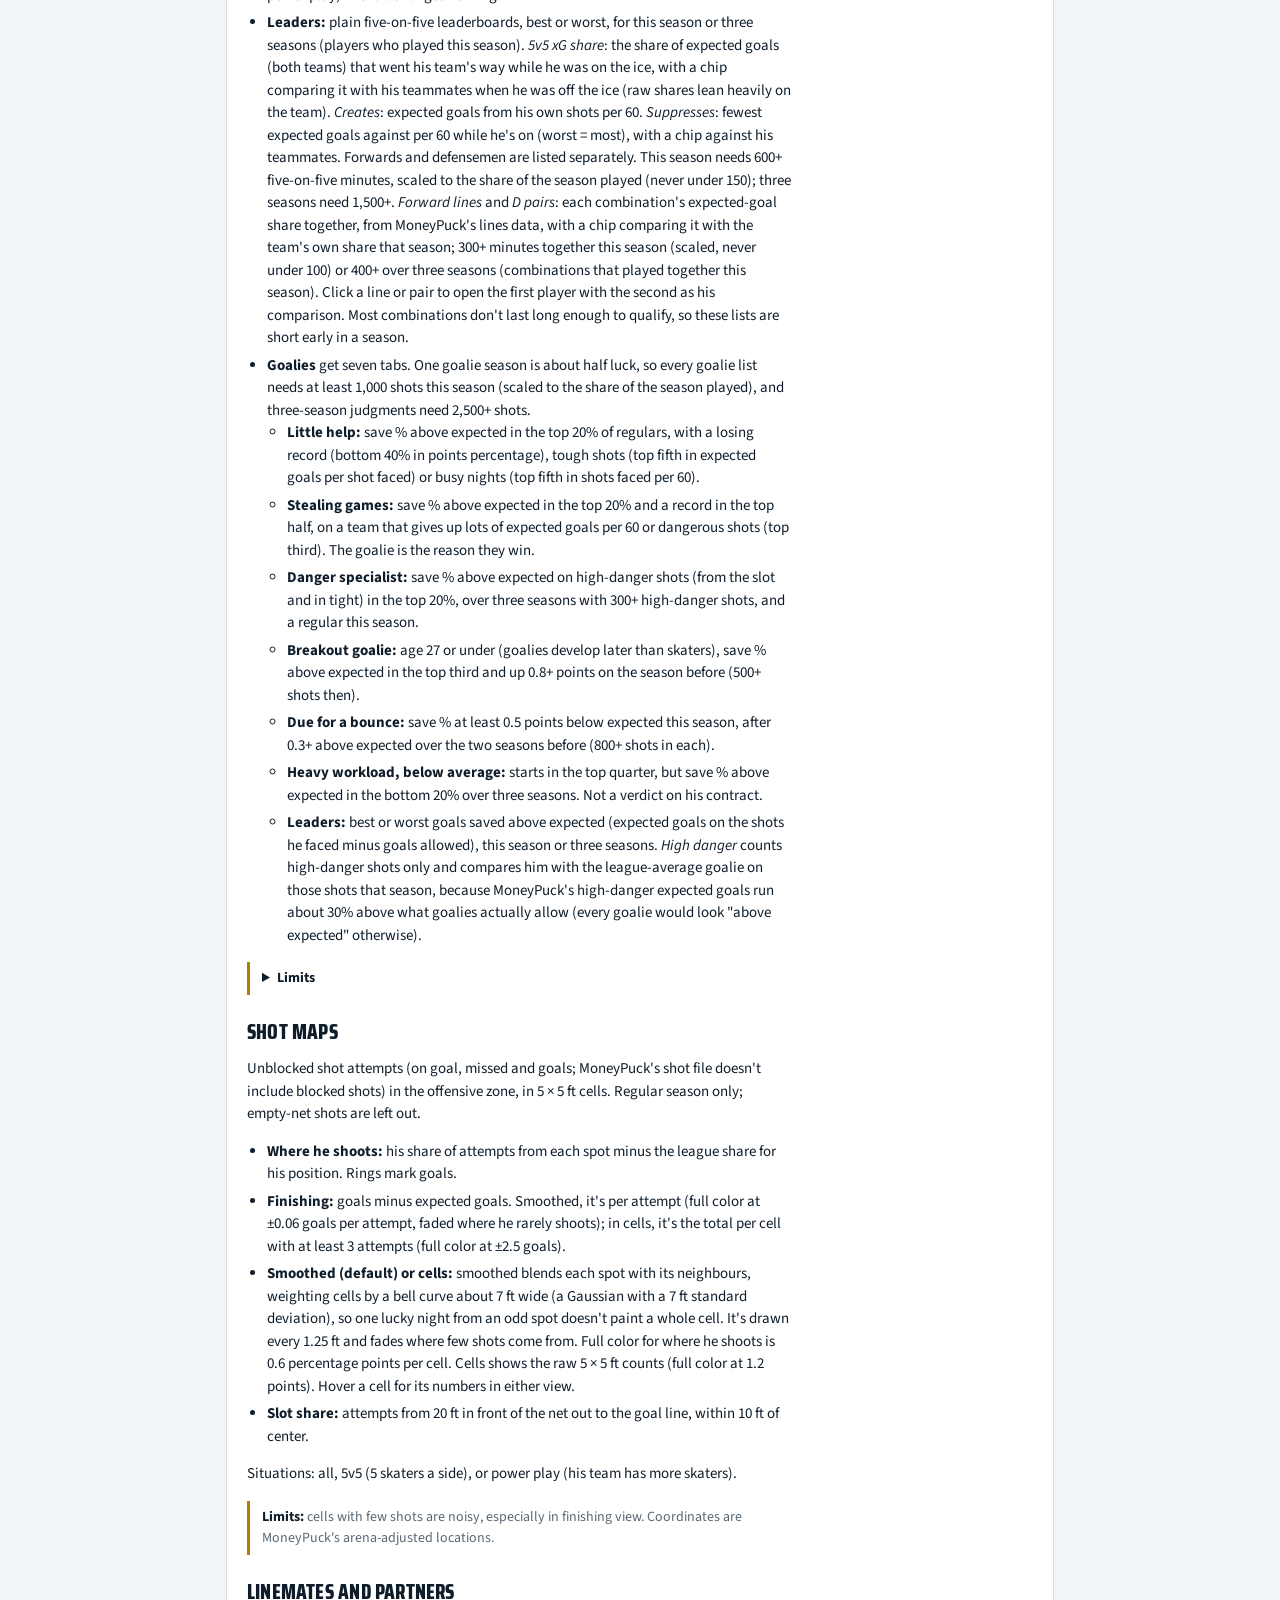
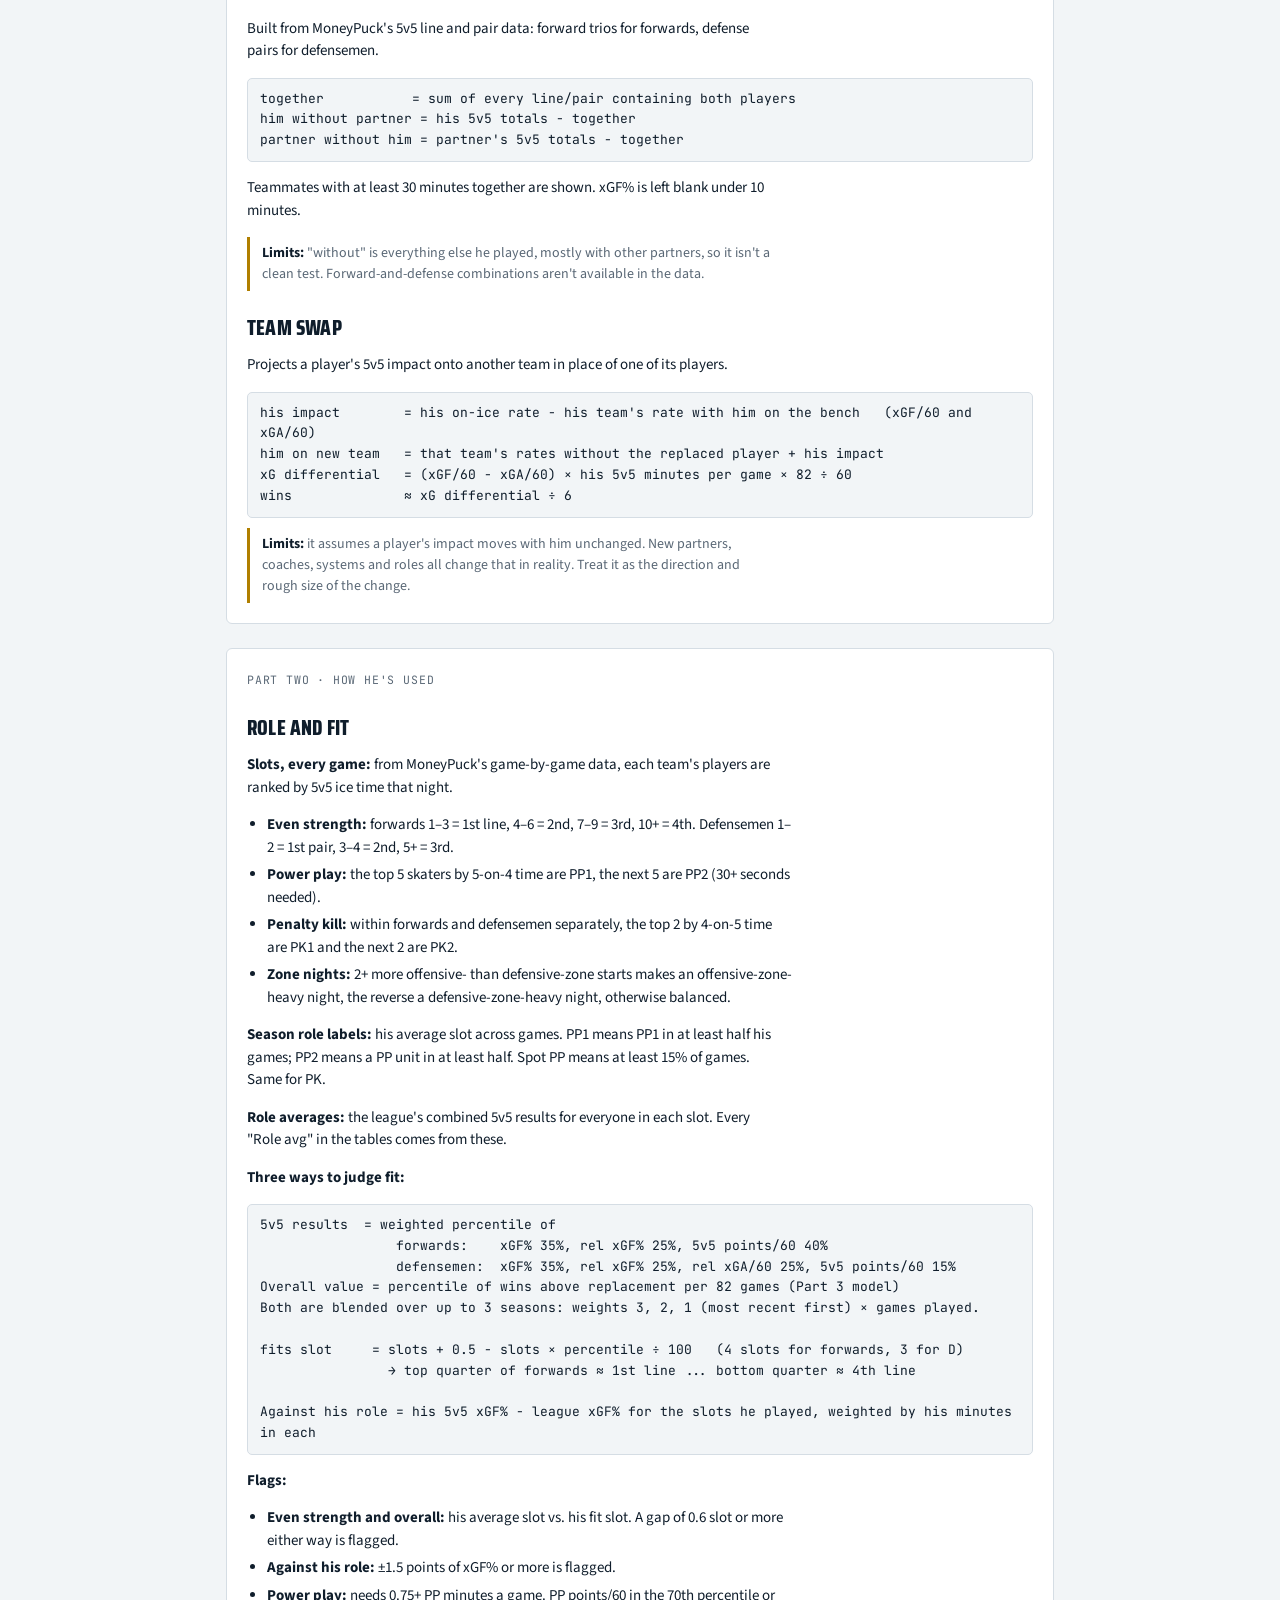
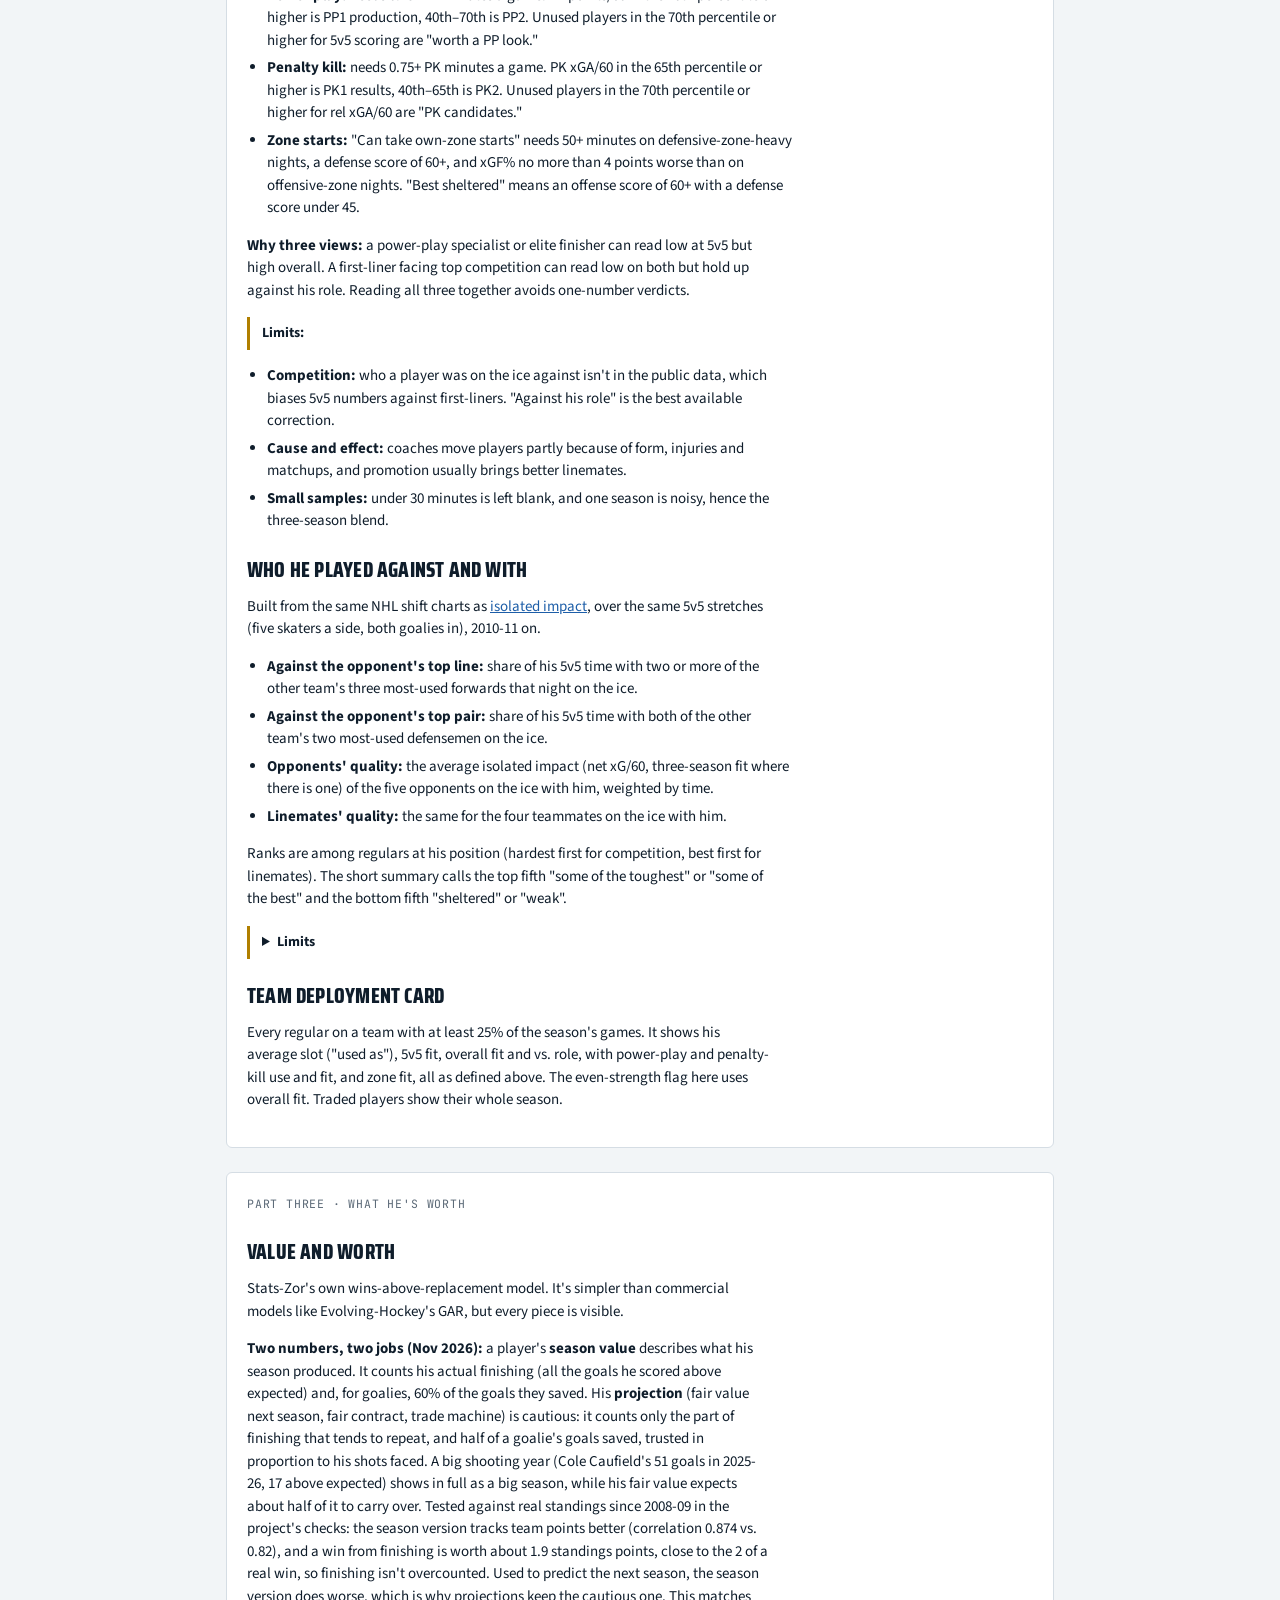
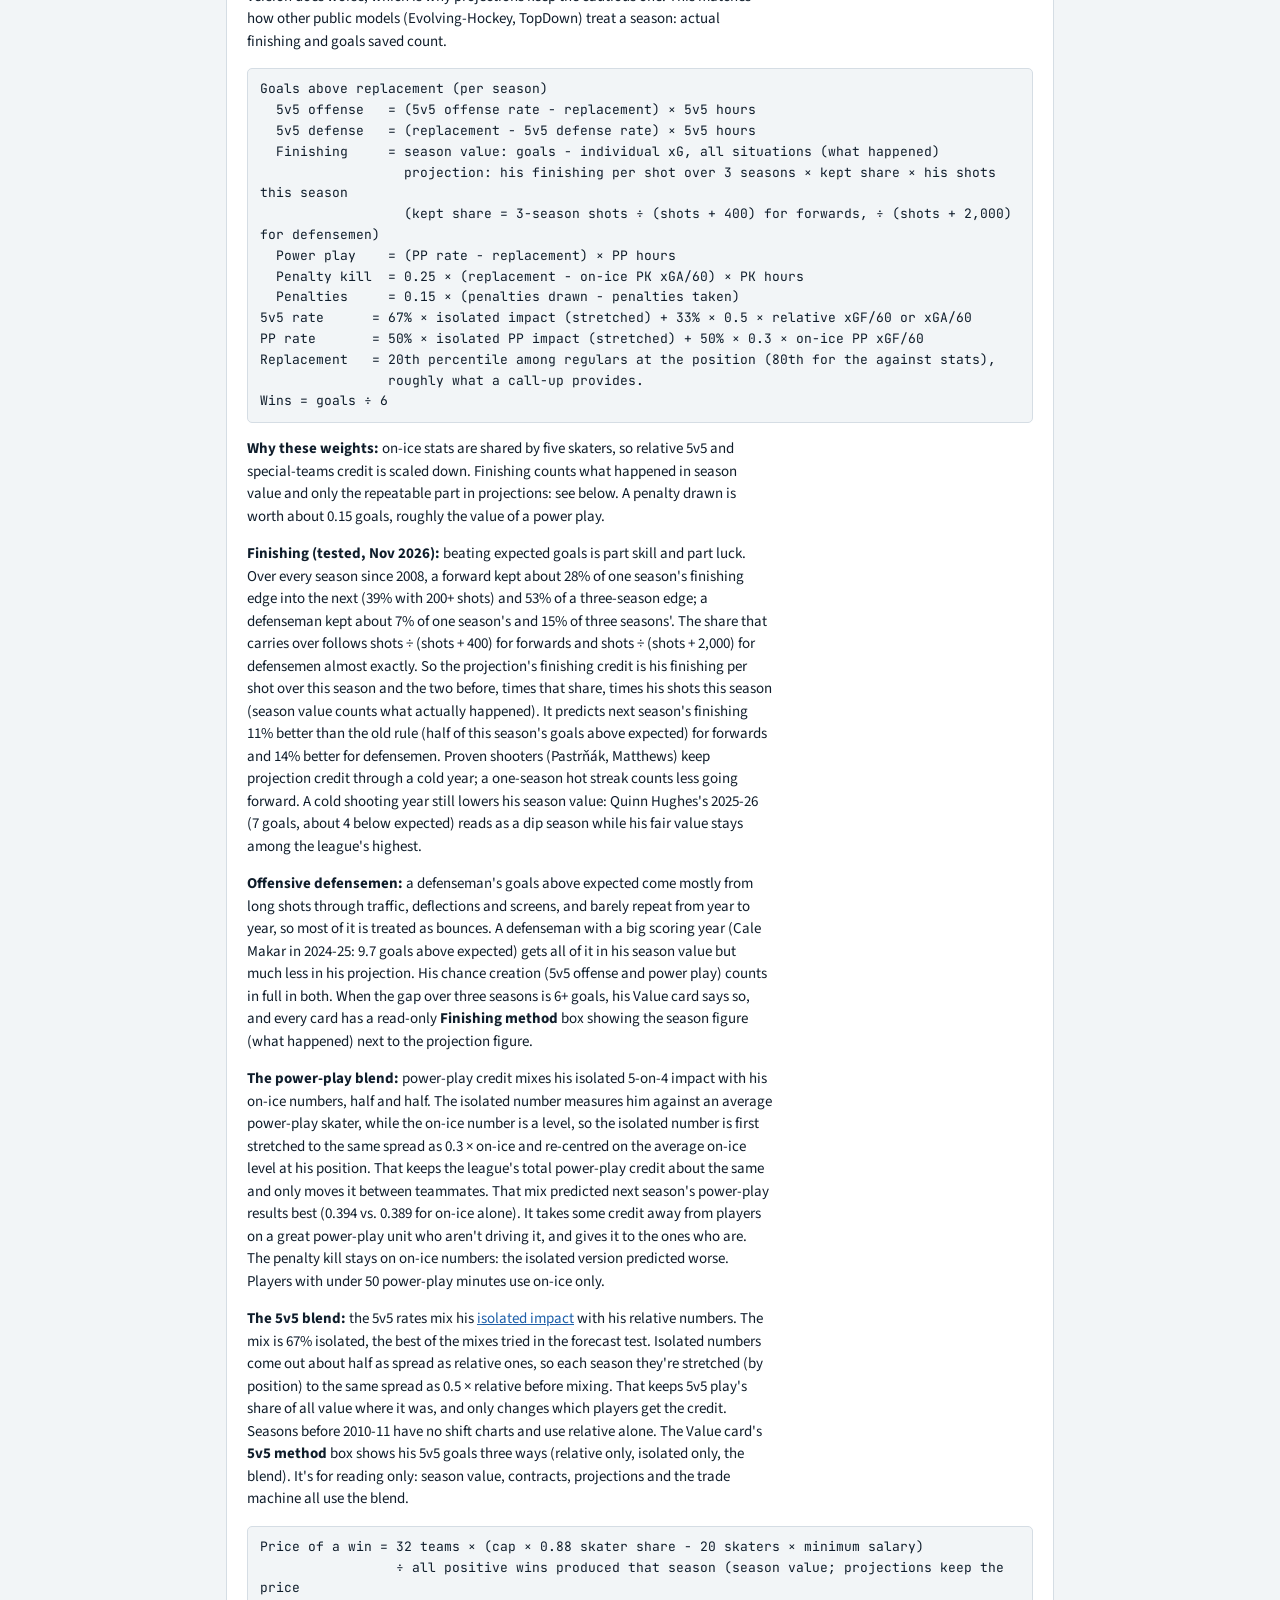
==== commit 9d2096cd: "Card labels: say what each number is compared with (percentile vs position; Rel xGF% vs own team) Co" ====
--- a/about.html
+++ b/about.html
@@ -96,7 +96,7 @@
 
 <section class="panel">
   <h2 id="m-profile">Profile</h2>
-  <p>The two cards at the top show the season line (goals, assists, points, games), ice time, 5v5 xGF% and relative xGF%, plus three scores from the <a href="#m-rank">two-way composite</a>: defense, offense and role difficulty. Trophies and Cups come from the NHL's records. Age, size and handedness come from NHL bios.</p>
+  <p>The two cards at the top show the season line (goals, assists, points, games), ice time, 5v5 xGF% and relative xGF%, plus three scores from the <a href="#m-rank">two-way composite</a>: defense, offense and role difficulty. The three scores are percentiles against his position group (forwards or defensemen); each tile says so. <strong>Rel xGF%</strong> is not a percentile: it's his team's 5v5 expected-goal share with him on the ice minus its share with him off (Cale Makar 2025-26: 55.7% on, 58.0% off, −2.4). It compares him with his own team, not with other defensemen, so a player on a deep team or one who takes the hardest minutes can read low; the <a href="#m-iso">isolated impact</a> section adjusts for linemates and competition. Trophies and Cups come from the NHL's records. Age, size and handedness come from NHL bios.</p>
   <p>Each card is edged in his team's color, with the team's abbreviation and his current jersey number (shown only on a card for the team he plays for now). If he has since moved, the card adds a small line with his current team and number, like "Now #7 · VAN" on Brendan Gallagher's Montreal seasons. There are no team logos or player photos: those belong to the NHL, its teams and photographers.</p>
   <h3 id="m-box">Box score detail</h3>
   <p>Under the season scores, each card lists the season's box score in more detail, from the NHL's own stats reports: goals and points at even strength, on the power play and shorthanded; primary and secondary assists; shots on net out of all shot attempts (missed and blocked included); shooting percentage next to what his chances were worth (MoneyPuck's expected goals, so "+4.4 goals vs. expected" means he scored 4.4 more than an average shooter would have on the same shots); penalties drawn and taken; and, for players who take 50+ draws, faceoff win % overall and in his own and the offensive zone.</p>
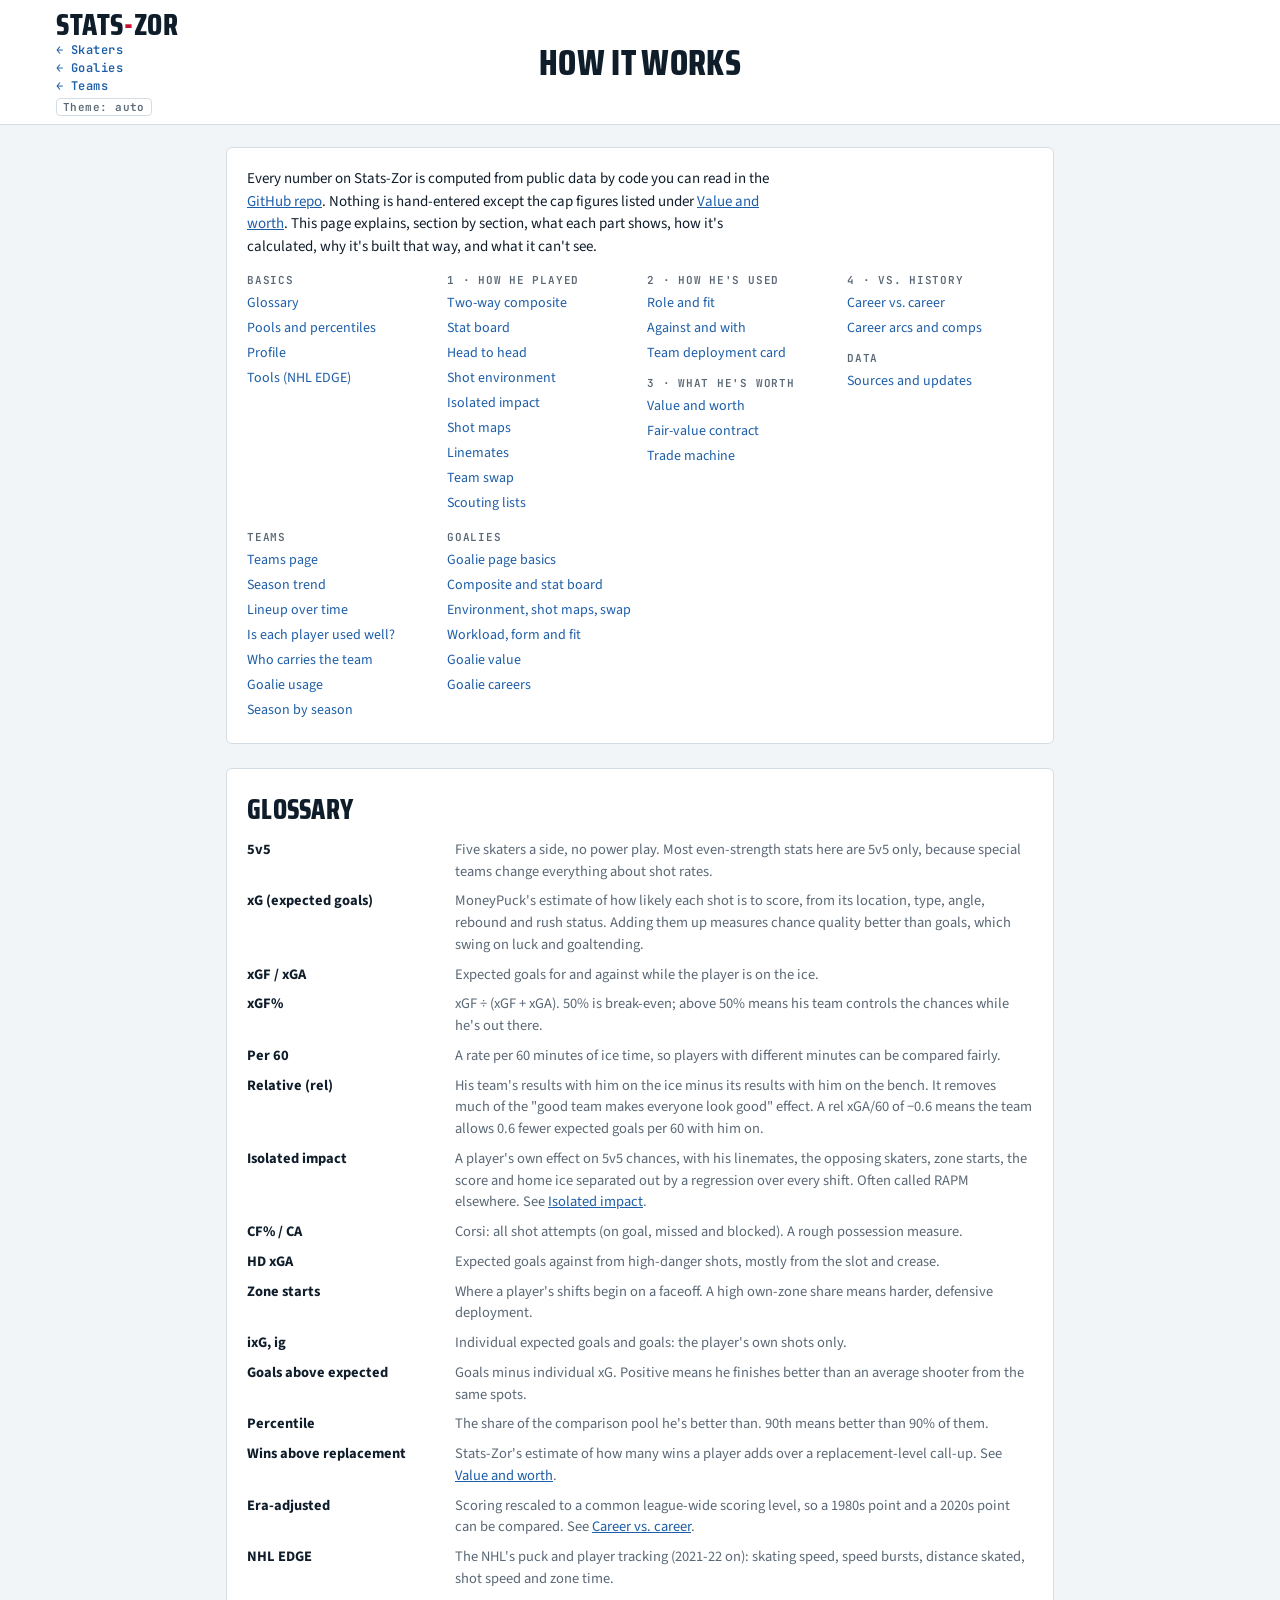
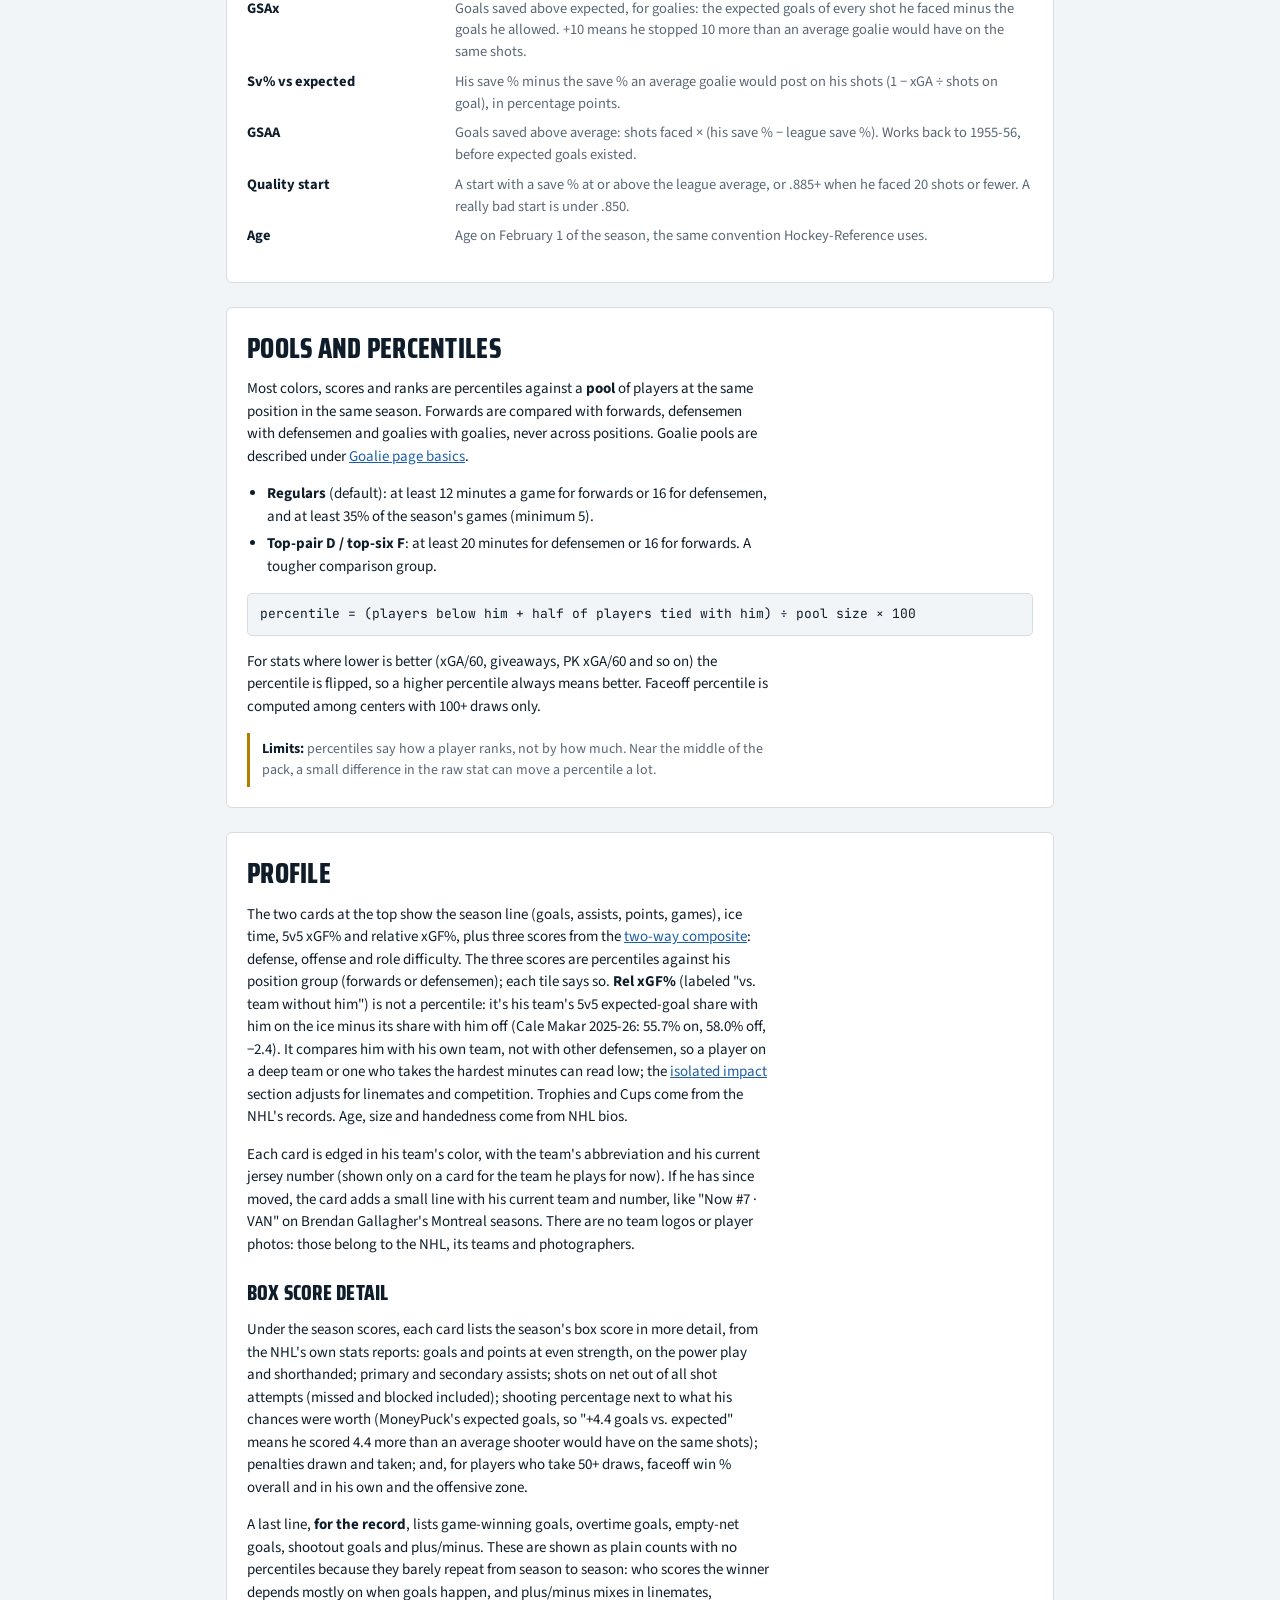
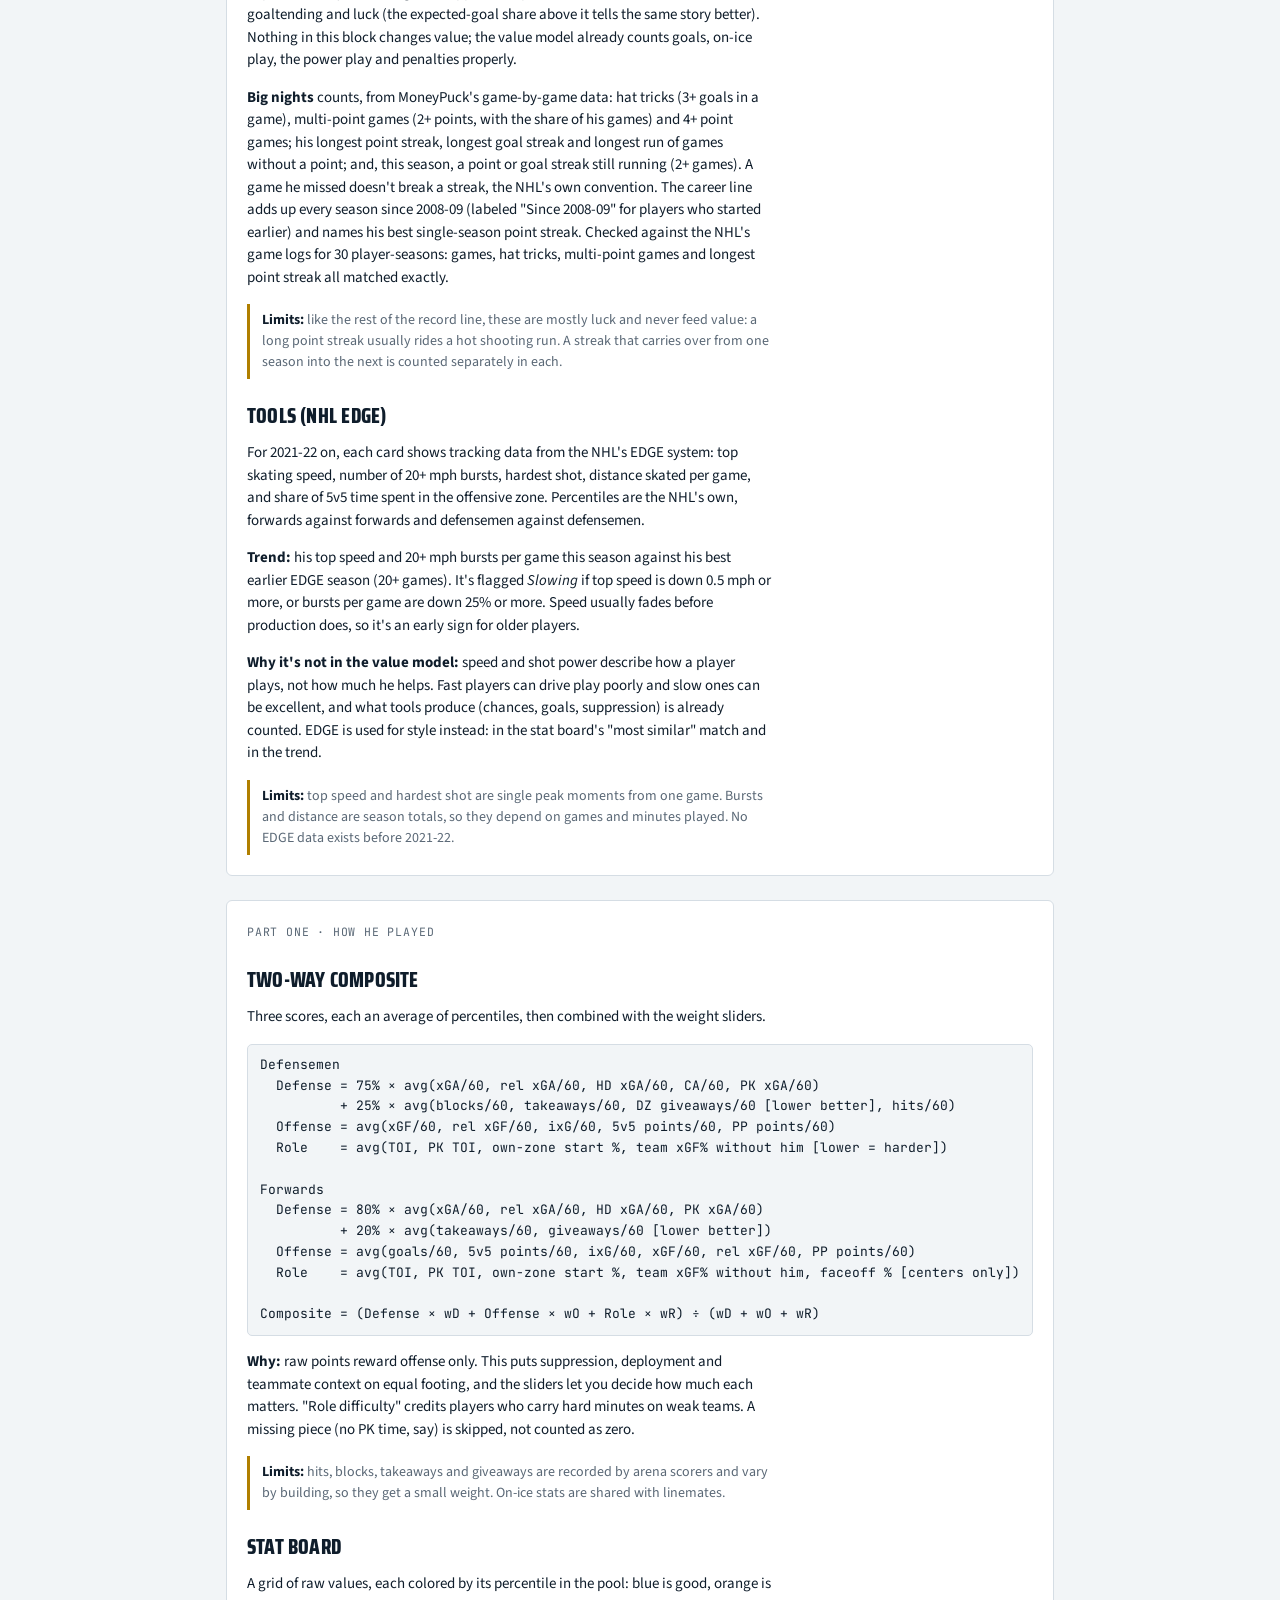
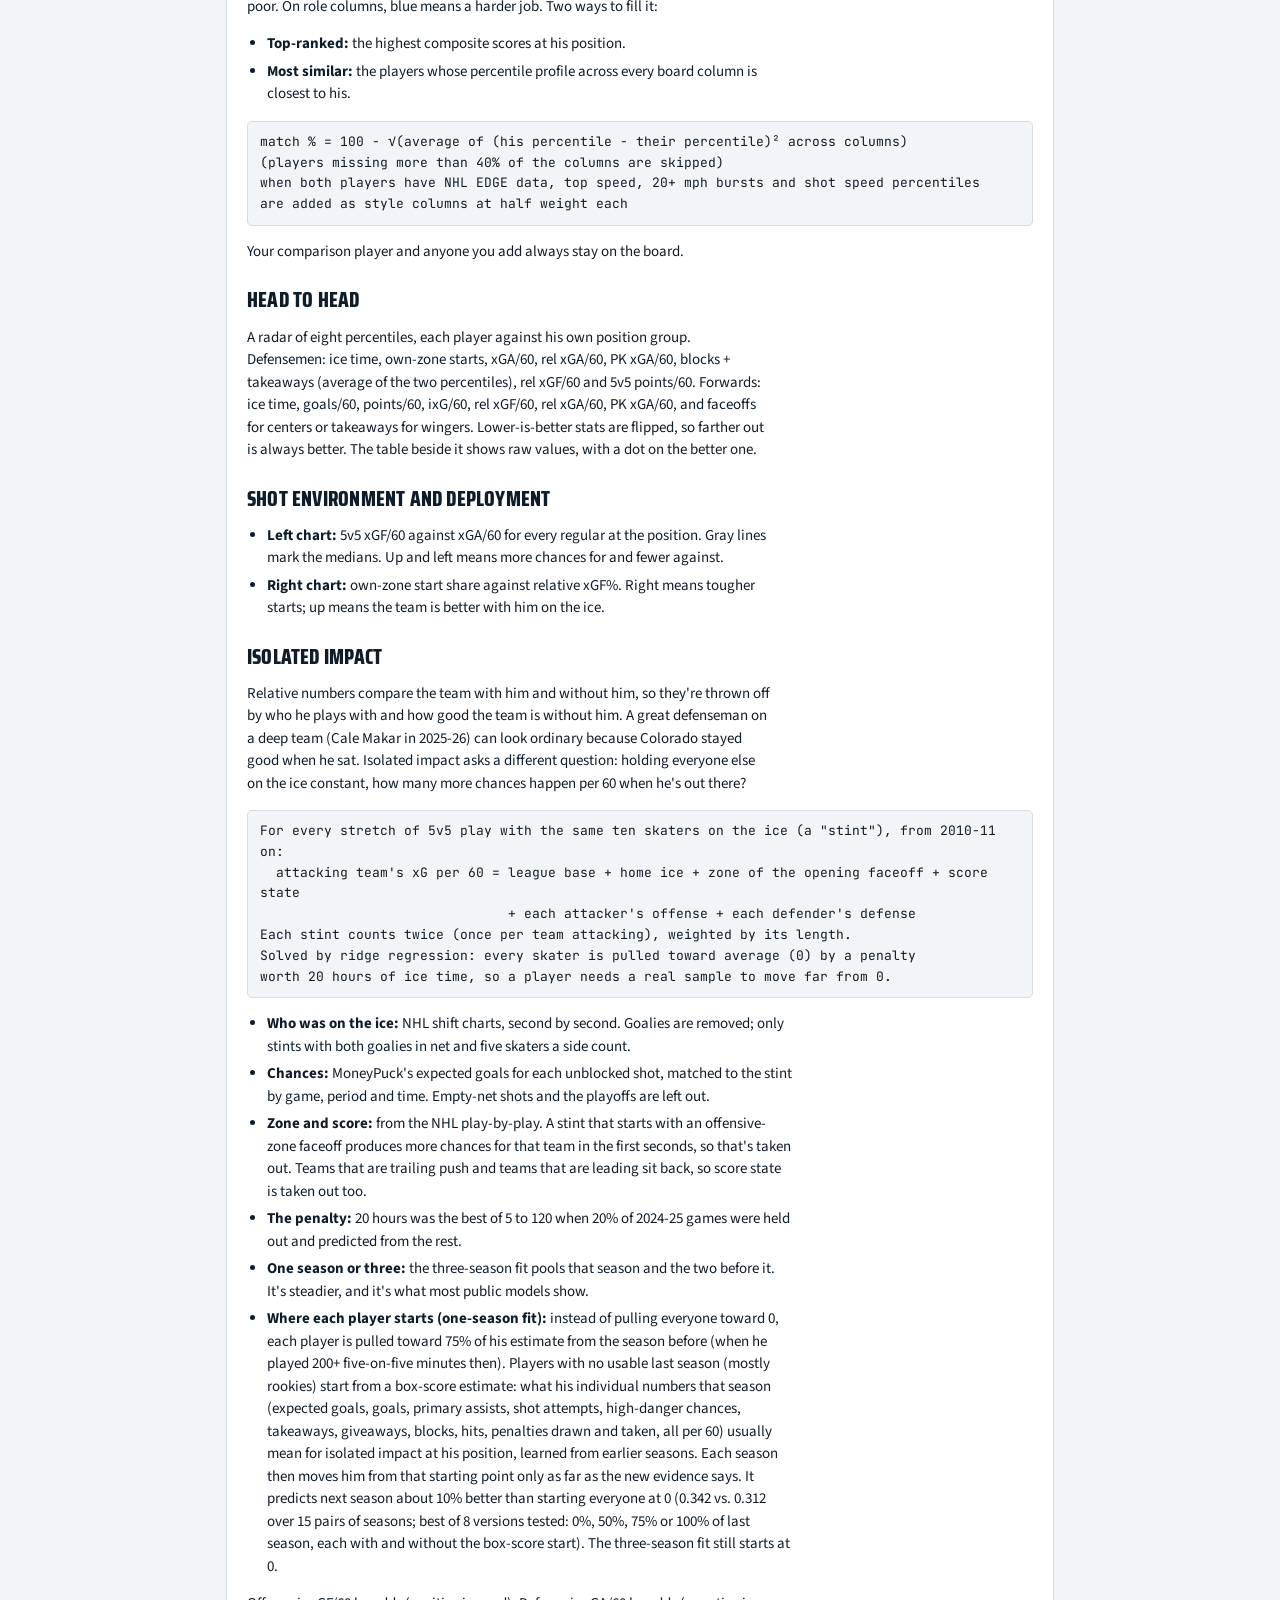
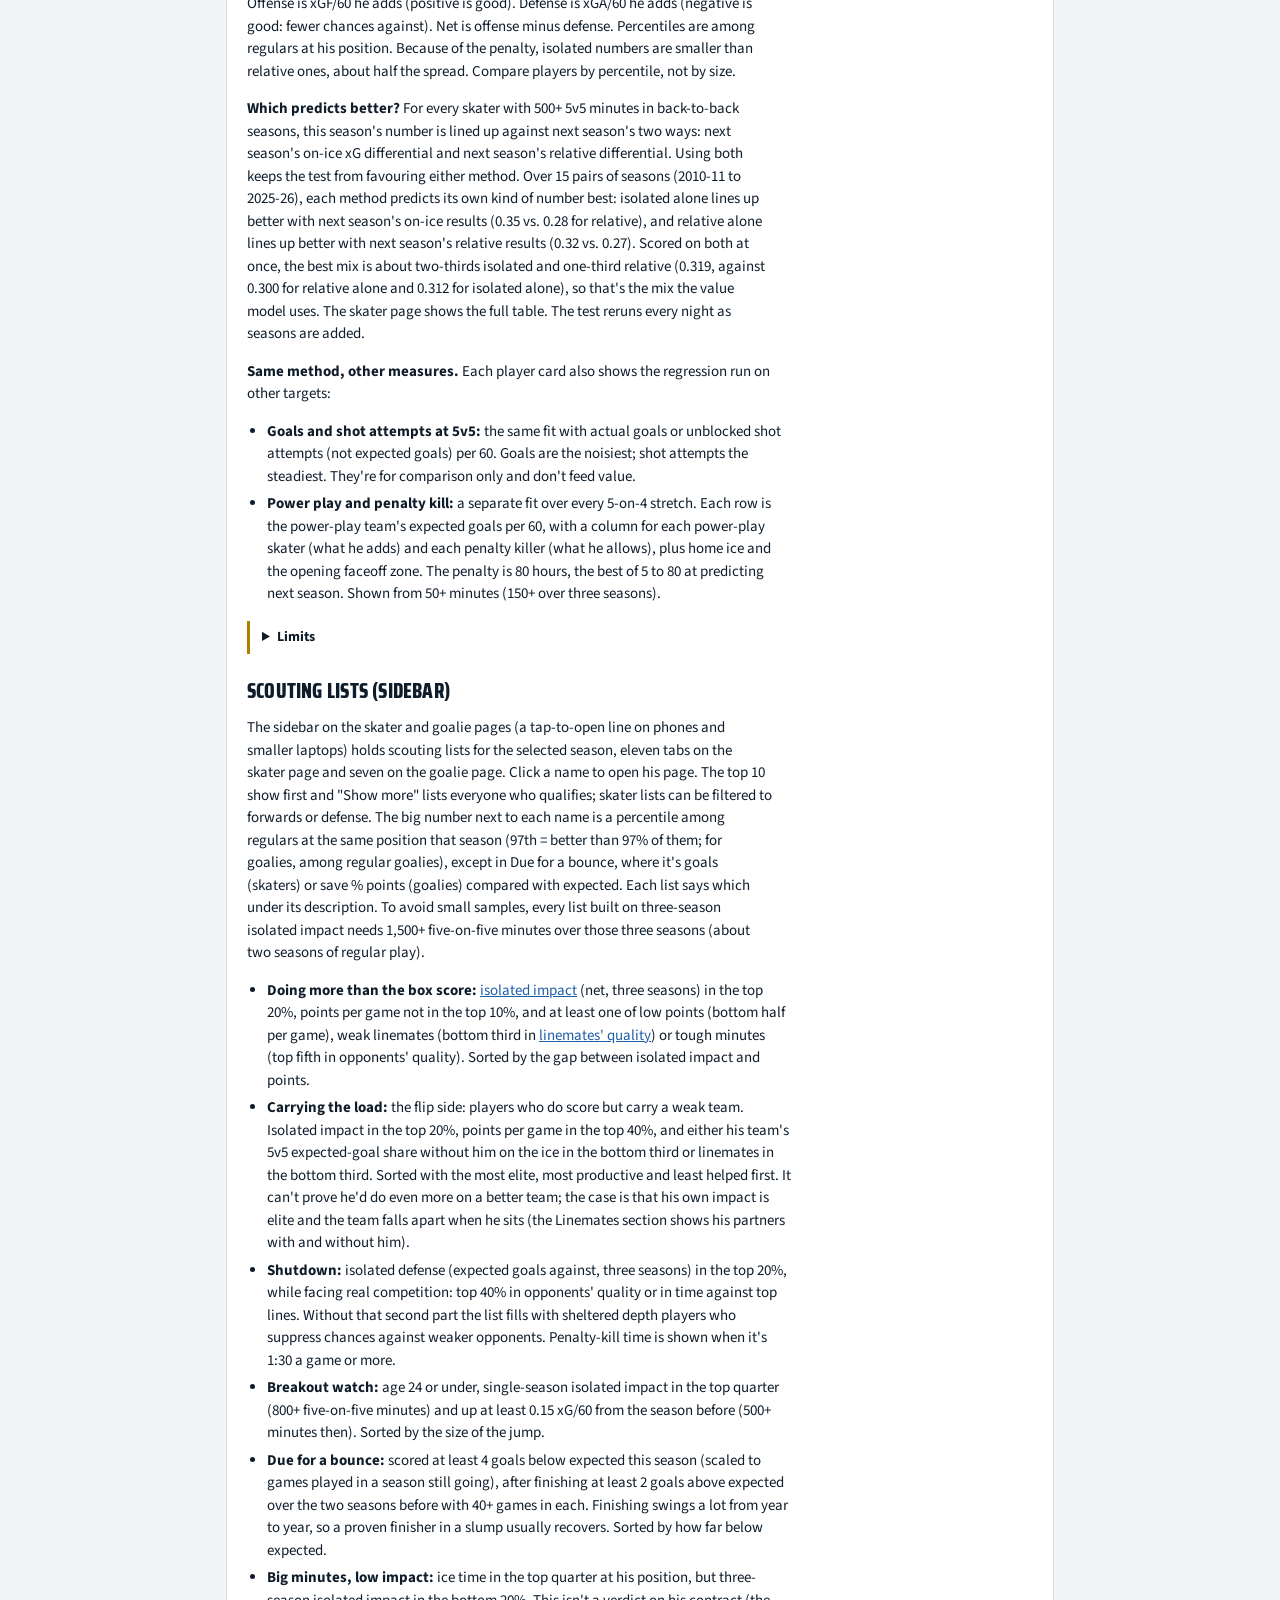
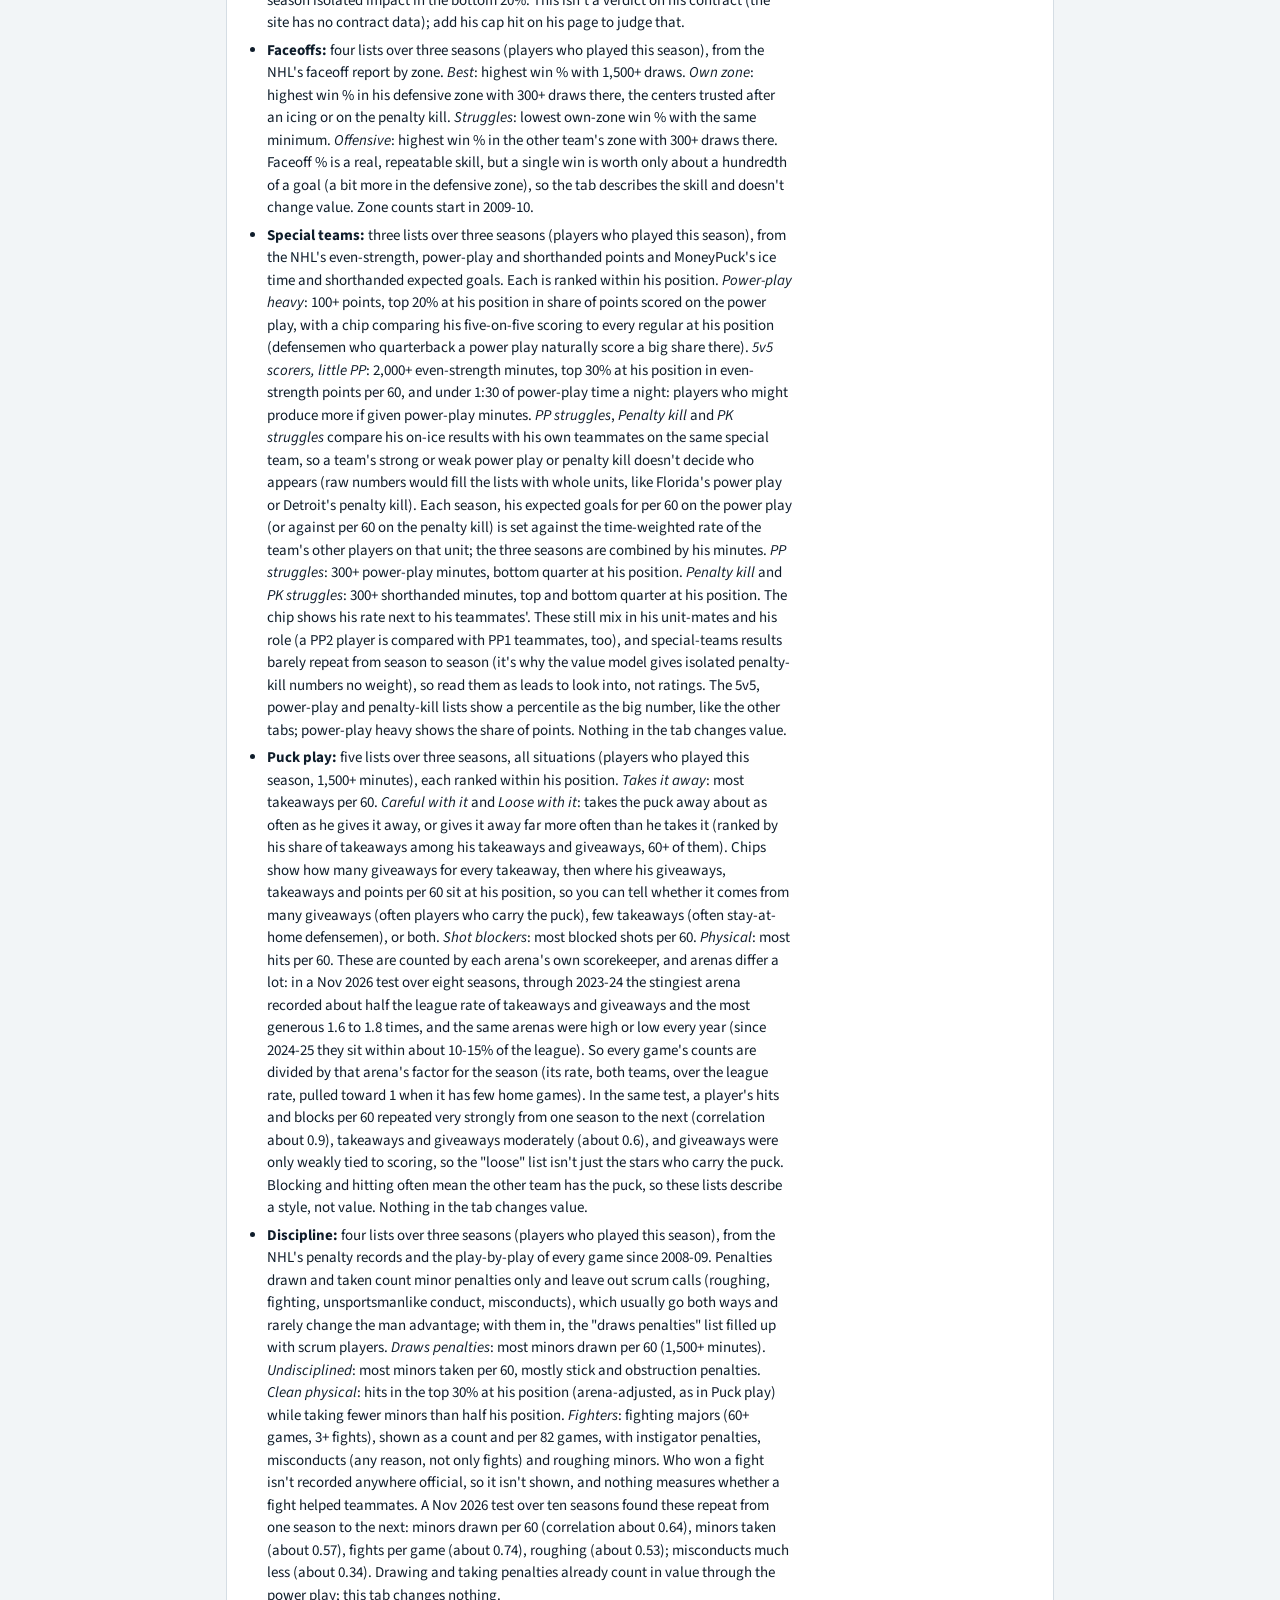
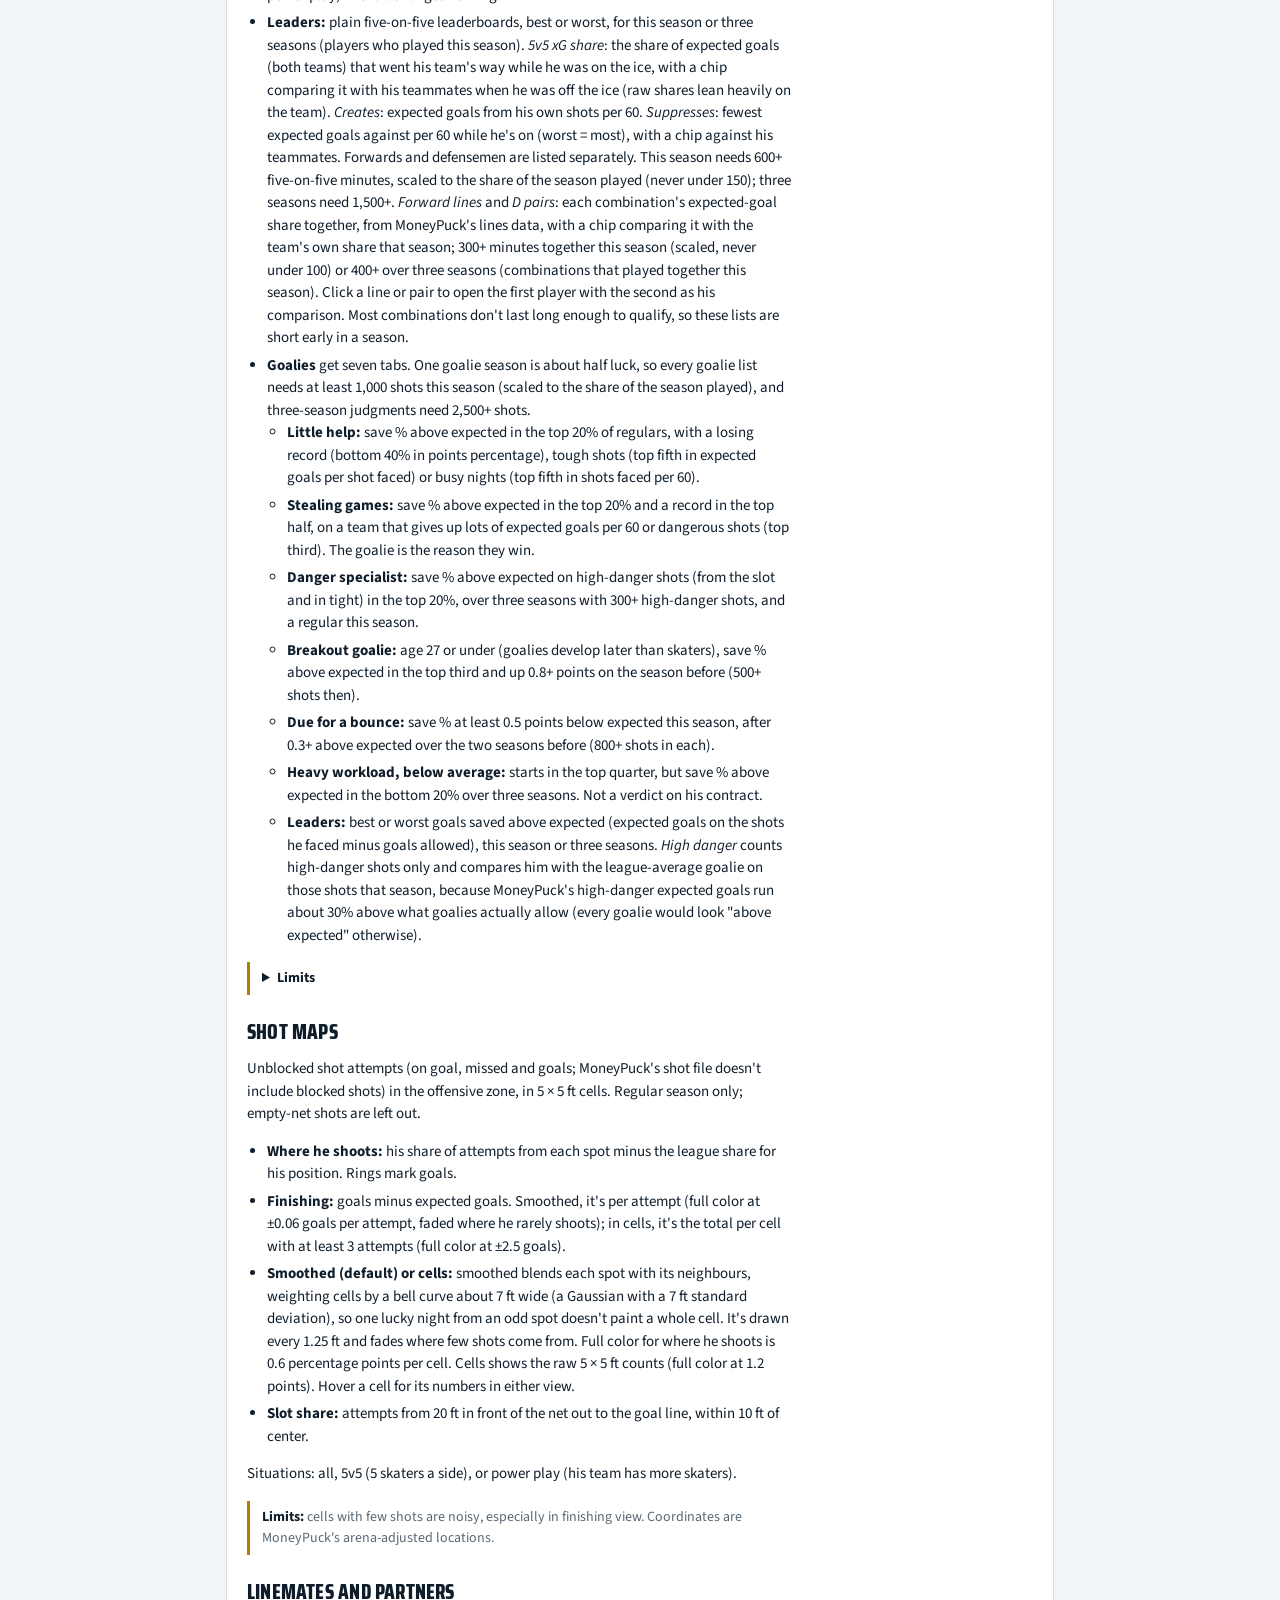
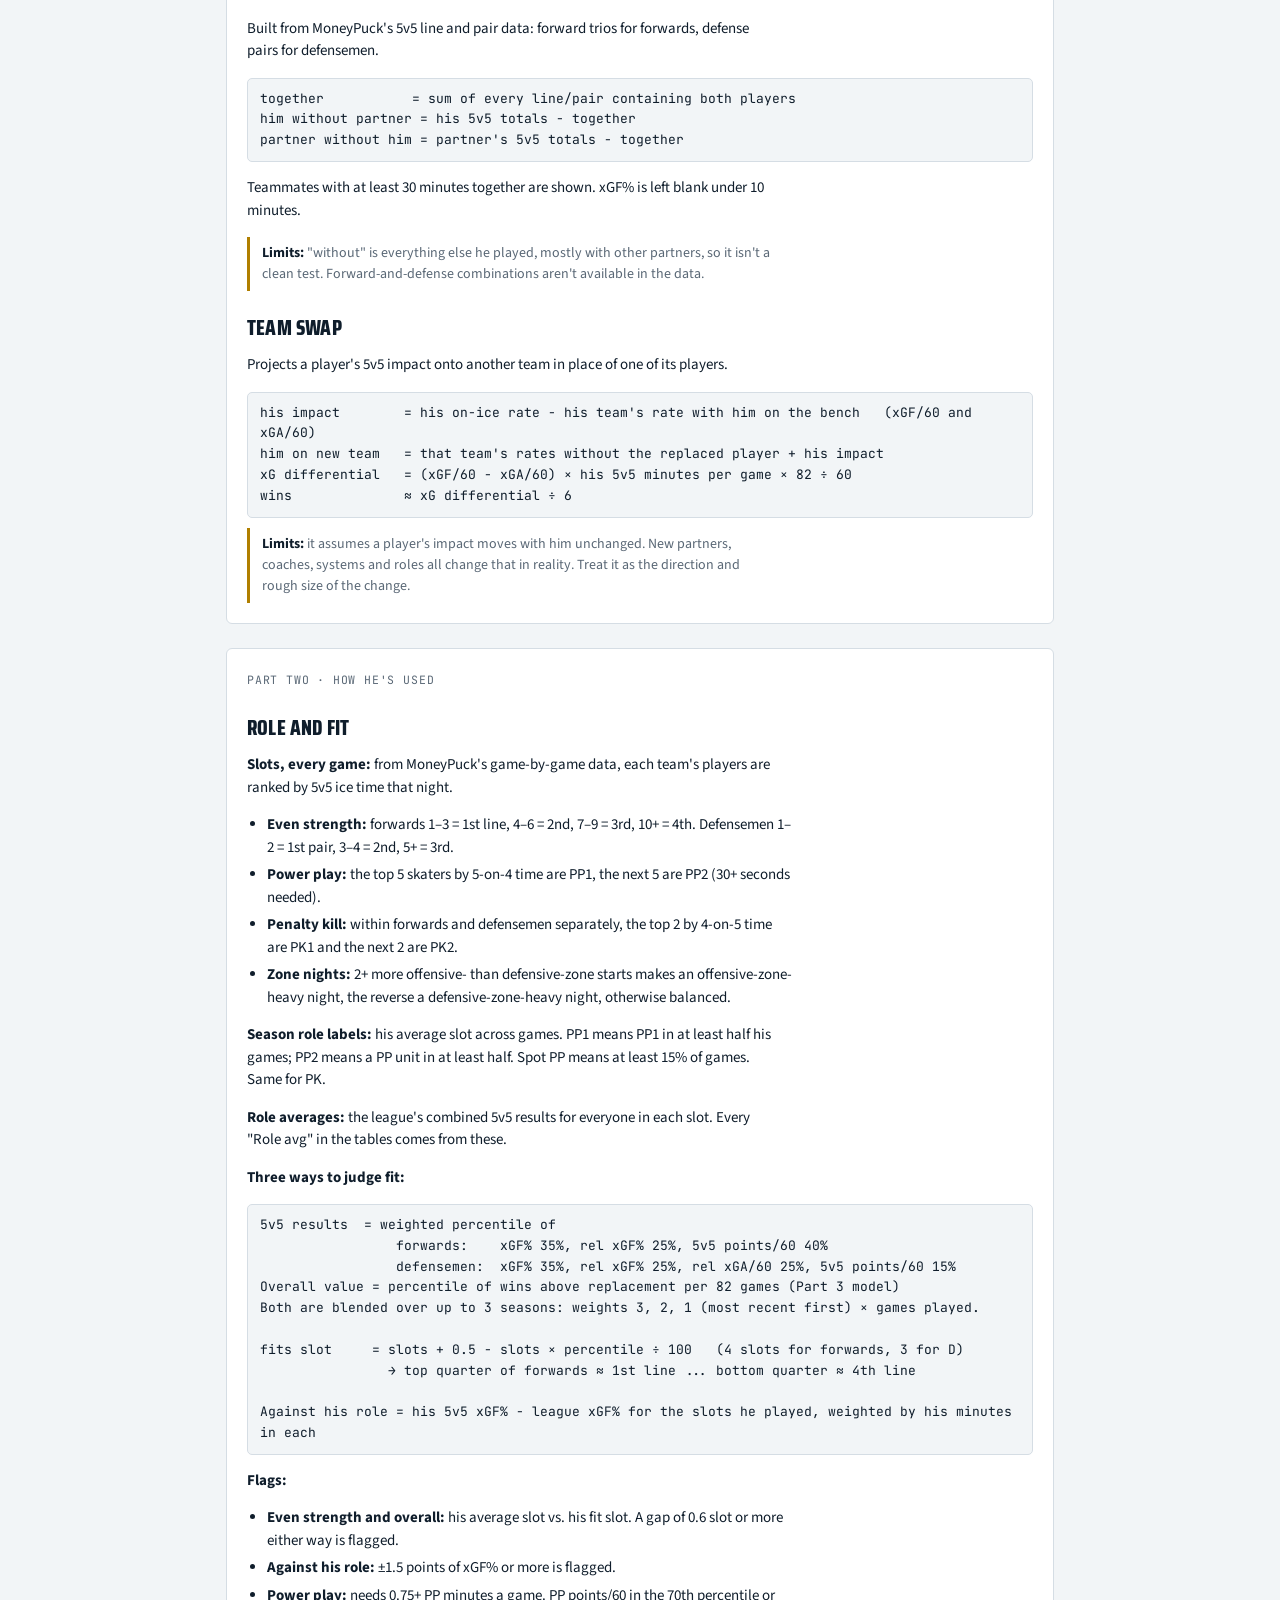
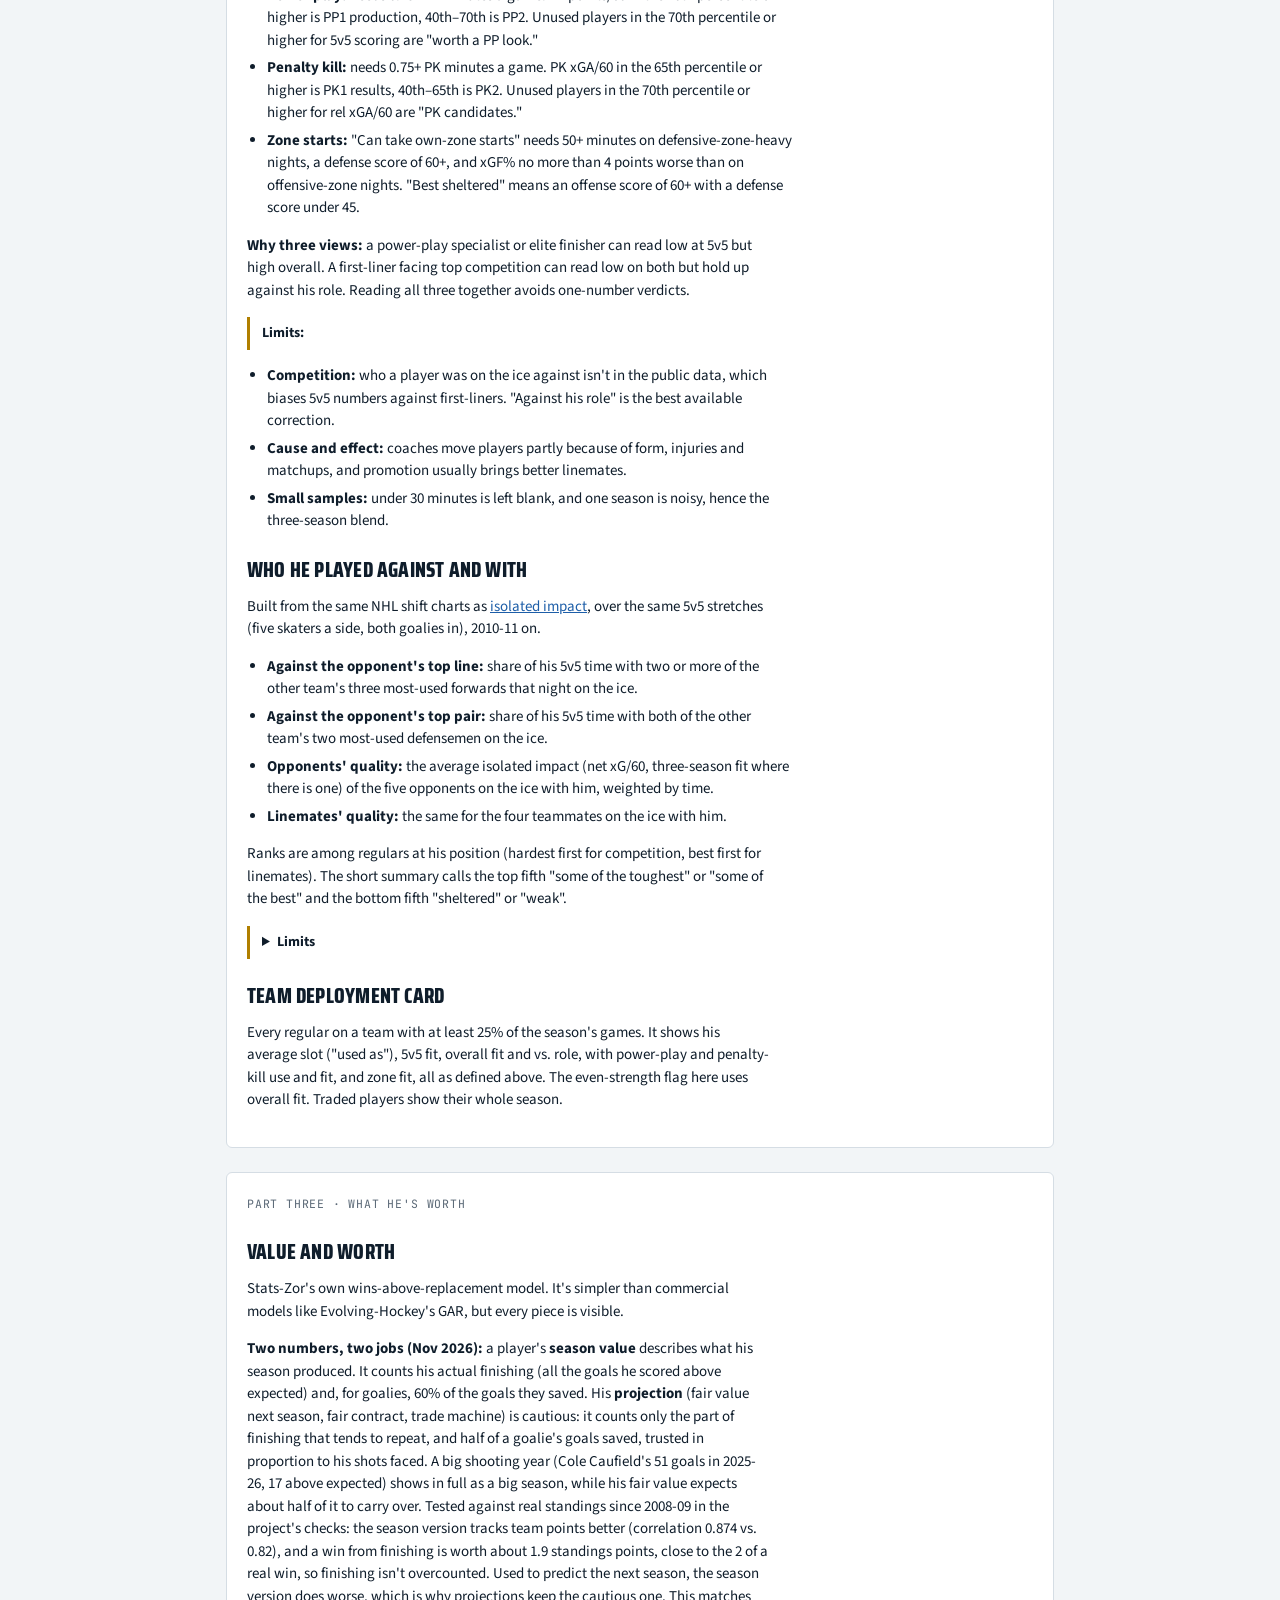
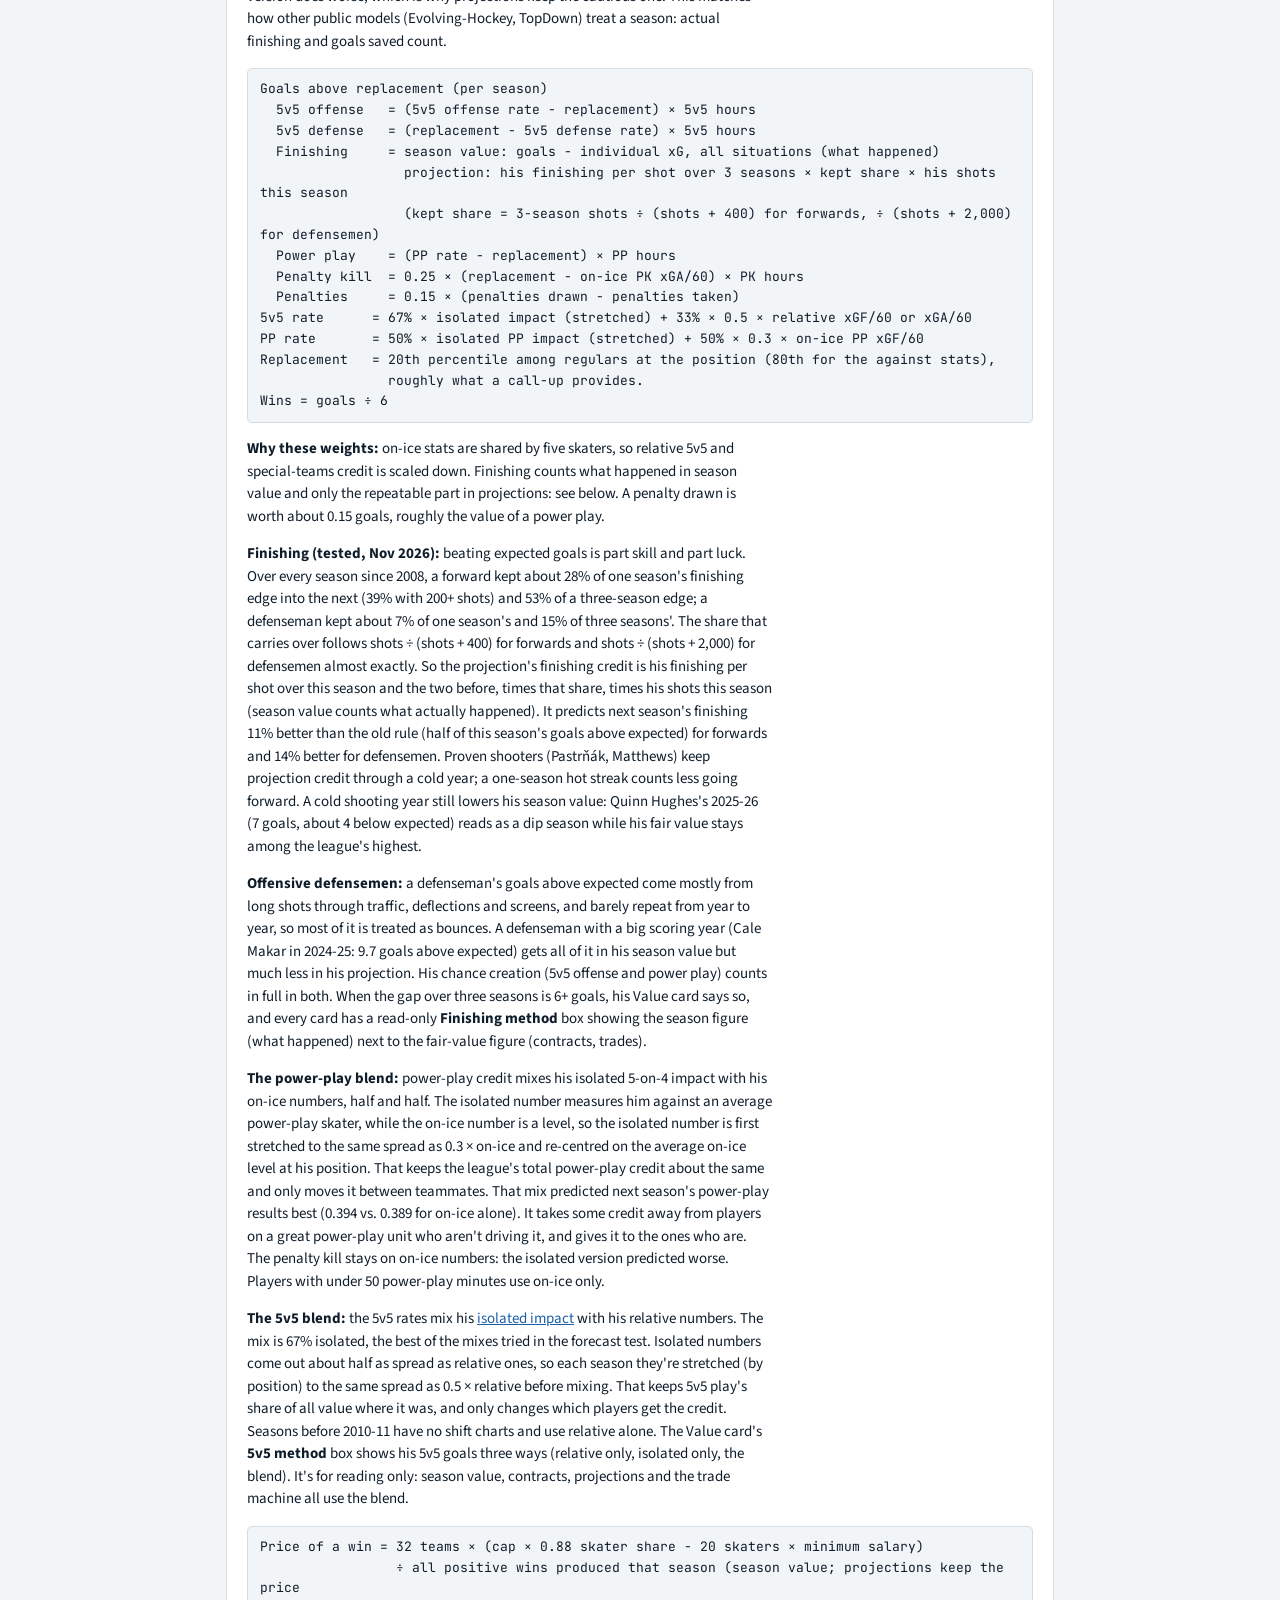
==== commit f620765f: "Labels: Rel xGF% 'vs. team without him'; D finishing note and box speak of fair value (contracts, tr" ====
--- a/about.html
+++ b/about.html
@@ -96,7 +96,7 @@
 
 <section class="panel">
   <h2 id="m-profile">Profile</h2>
-  <p>The two cards at the top show the season line (goals, assists, points, games), ice time, 5v5 xGF% and relative xGF%, plus three scores from the <a href="#m-rank">two-way composite</a>: defense, offense and role difficulty. The three scores are percentiles against his position group (forwards or defensemen); each tile says so. <strong>Rel xGF%</strong> is not a percentile: it's his team's 5v5 expected-goal share with him on the ice minus its share with him off (Cale Makar 2025-26: 55.7% on, 58.0% off, −2.4). It compares him with his own team, not with other defensemen, so a player on a deep team or one who takes the hardest minutes can read low; the <a href="#m-iso">isolated impact</a> section adjusts for linemates and competition. Trophies and Cups come from the NHL's records. Age, size and handedness come from NHL bios.</p>
+  <p>The two cards at the top show the season line (goals, assists, points, games), ice time, 5v5 xGF% and relative xGF%, plus three scores from the <a href="#m-rank">two-way composite</a>: defense, offense and role difficulty. The three scores are percentiles against his position group (forwards or defensemen); each tile says so. <strong>Rel xGF%</strong> (labeled "vs. team without him") is not a percentile: it's his team's 5v5 expected-goal share with him on the ice minus its share with him off (Cale Makar 2025-26: 55.7% on, 58.0% off, −2.4). It compares him with his own team, not with other defensemen, so a player on a deep team or one who takes the hardest minutes can read low; the <a href="#m-iso">isolated impact</a> section adjusts for linemates and competition. Trophies and Cups come from the NHL's records. Age, size and handedness come from NHL bios.</p>
   <p>Each card is edged in his team's color, with the team's abbreviation and his current jersey number (shown only on a card for the team he plays for now). If he has since moved, the card adds a small line with his current team and number, like "Now #7 · VAN" on Brendan Gallagher's Montreal seasons. There are no team logos or player photos: those belong to the NHL, its teams and photographers.</p>
   <h3 id="m-box">Box score detail</h3>
   <p>Under the season scores, each card lists the season's box score in more detail, from the NHL's own stats reports: goals and points at even strength, on the power play and shorthanded; primary and secondary assists; shots on net out of all shot attempts (missed and blocked included); shooting percentage next to what his chances were worth (MoneyPuck's expected goals, so "+4.4 goals vs. expected" means he scored 4.4 more than an average shooter would have on the same shots); penalties drawn and taken; and, for players who take 50+ draws, faceoff win % overall and in his own and the offensive zone.</p>
@@ -324,7 +324,7 @@
 Wins = goals ÷ 6</div>
   <p><strong>Why these weights:</strong> on-ice stats are shared by five skaters, so relative 5v5 and special-teams credit is scaled down. Finishing counts what happened in season value and only the repeatable part in projections: see below. A penalty drawn is worth about 0.15 goals, roughly the value of a power play.</p>
   <p><strong>Finishing (tested, Nov 2026):</strong> beating expected goals is part skill and part luck. Over every season since 2008, a forward kept about 28% of one season's finishing edge into the next (39% with 200+ shots) and 53% of a three-season edge; a defenseman kept about 7% of one season's and 15% of three seasons'. The share that carries over follows shots ÷ (shots + 400) for forwards and shots ÷ (shots + 2,000) for defensemen almost exactly. So the projection's finishing credit is his finishing per shot over this season and the two before, times that share, times his shots this season (season value counts what actually happened). It predicts next season's finishing 11% better than the old rule (half of this season's goals above expected) for forwards and 14% better for defensemen. Proven shooters (Pastrňák, Matthews) keep projection credit through a cold year; a one-season hot streak counts less going forward. A cold shooting year still lowers his season value: Quinn Hughes's 2025-26 (7 goals, about 4 below expected) reads as a dip season while his fair value stays among the league's highest.</p>
-  <p><strong>Offensive defensemen:</strong> a defenseman's goals above expected come mostly from long shots through traffic, deflections and screens, and barely repeat from year to year, so most of it is treated as bounces. A defenseman with a big scoring year (Cale Makar in 2024-25: 9.7 goals above expected) gets all of it in his season value but much less in his projection. His chance creation (5v5 offense and power play) counts in full in both. When the gap over three seasons is 6+ goals, his Value card says so, and every card has a read-only <strong>Finishing method</strong> box showing the season figure (what happened) next to the projection figure.</p>
+  <p><strong>Offensive defensemen:</strong> a defenseman's goals above expected come mostly from long shots through traffic, deflections and screens, and barely repeat from year to year, so most of it is treated as bounces. A defenseman with a big scoring year (Cale Makar in 2024-25: 9.7 goals above expected) gets all of it in his season value but much less in his projection. His chance creation (5v5 offense and power play) counts in full in both. When the gap over three seasons is 6+ goals, his Value card says so, and every card has a read-only <strong>Finishing method</strong> box showing the season figure (what happened) next to the fair-value figure (contracts, trades).</p>
   <p><strong>The power-play blend:</strong> power-play credit mixes his isolated 5-on-4 impact with his on-ice numbers, half and half. The isolated number measures him against an average power-play skater, while the on-ice number is a level, so the isolated number is first stretched to the same spread as 0.3 × on-ice and re-centred on the average on-ice level at his position. That keeps the league's total power-play credit about the same and only moves it between teammates. That mix predicted next season's power-play results best (0.394 vs. 0.389 for on-ice alone). It takes some credit away from players on a great power-play unit who aren't driving it, and gives it to the ones who are. The penalty kill stays on on-ice numbers: the isolated version predicted worse. Players with under 50 power-play minutes use on-ice only.</p>
   <p><strong>The 5v5 blend:</strong> the 5v5 rates mix his <a href="#m-iso">isolated impact</a> with his relative numbers. The mix is 67% isolated, the best of the mixes tried in the forecast test. Isolated numbers come out about half as spread as relative ones, so each season they're stretched (by position) to the same spread as 0.5 × relative before mixing. That keeps 5v5 play's share of all value where it was, and only changes which players get the credit. Seasons before 2010-11 have no shift charts and use relative alone. The Value card's <strong>5v5 method</strong> box shows his 5v5 goals three ways (relative only, isolated only, the blend). It's for reading only: season value, contracts, projections and the trade machine all use the blend.</p>
   <div class="m">Price of a win = 32 teams × (cap × 0.88 skater share − 20 skaters × minimum salary)
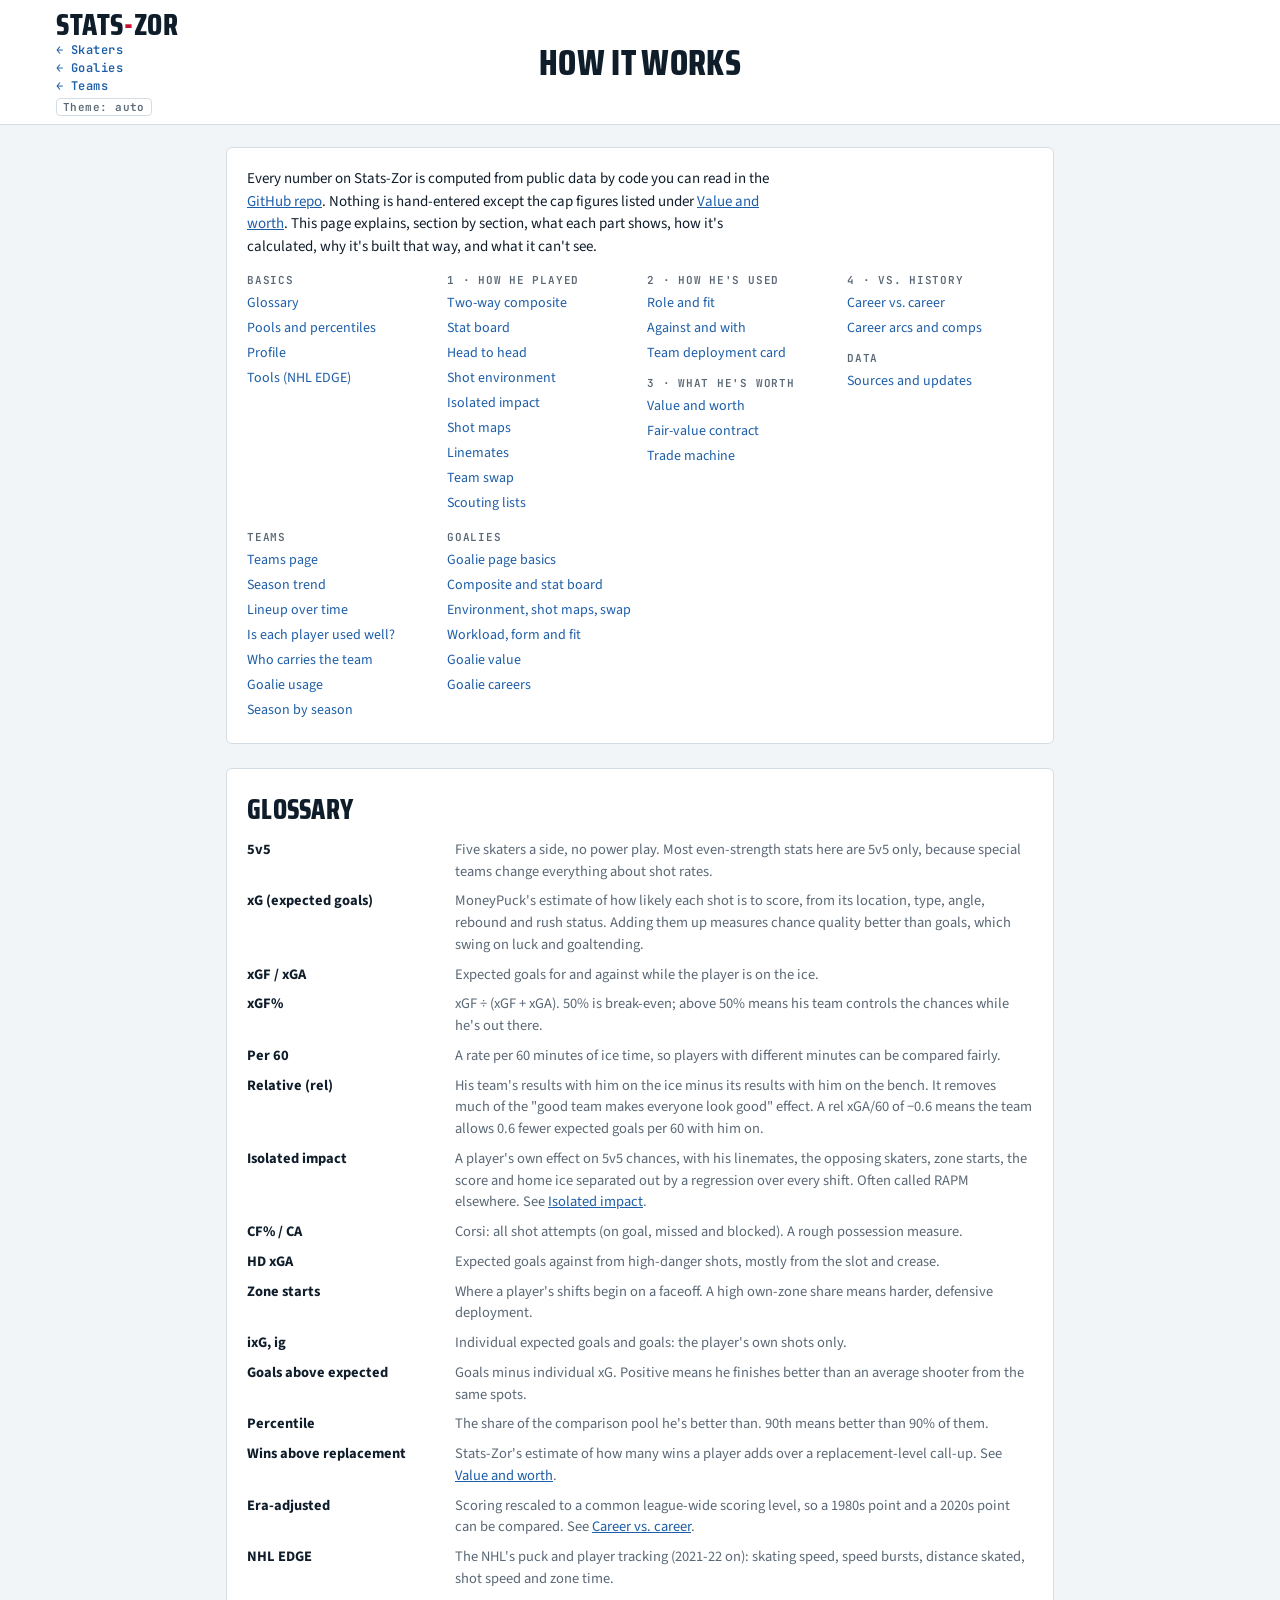
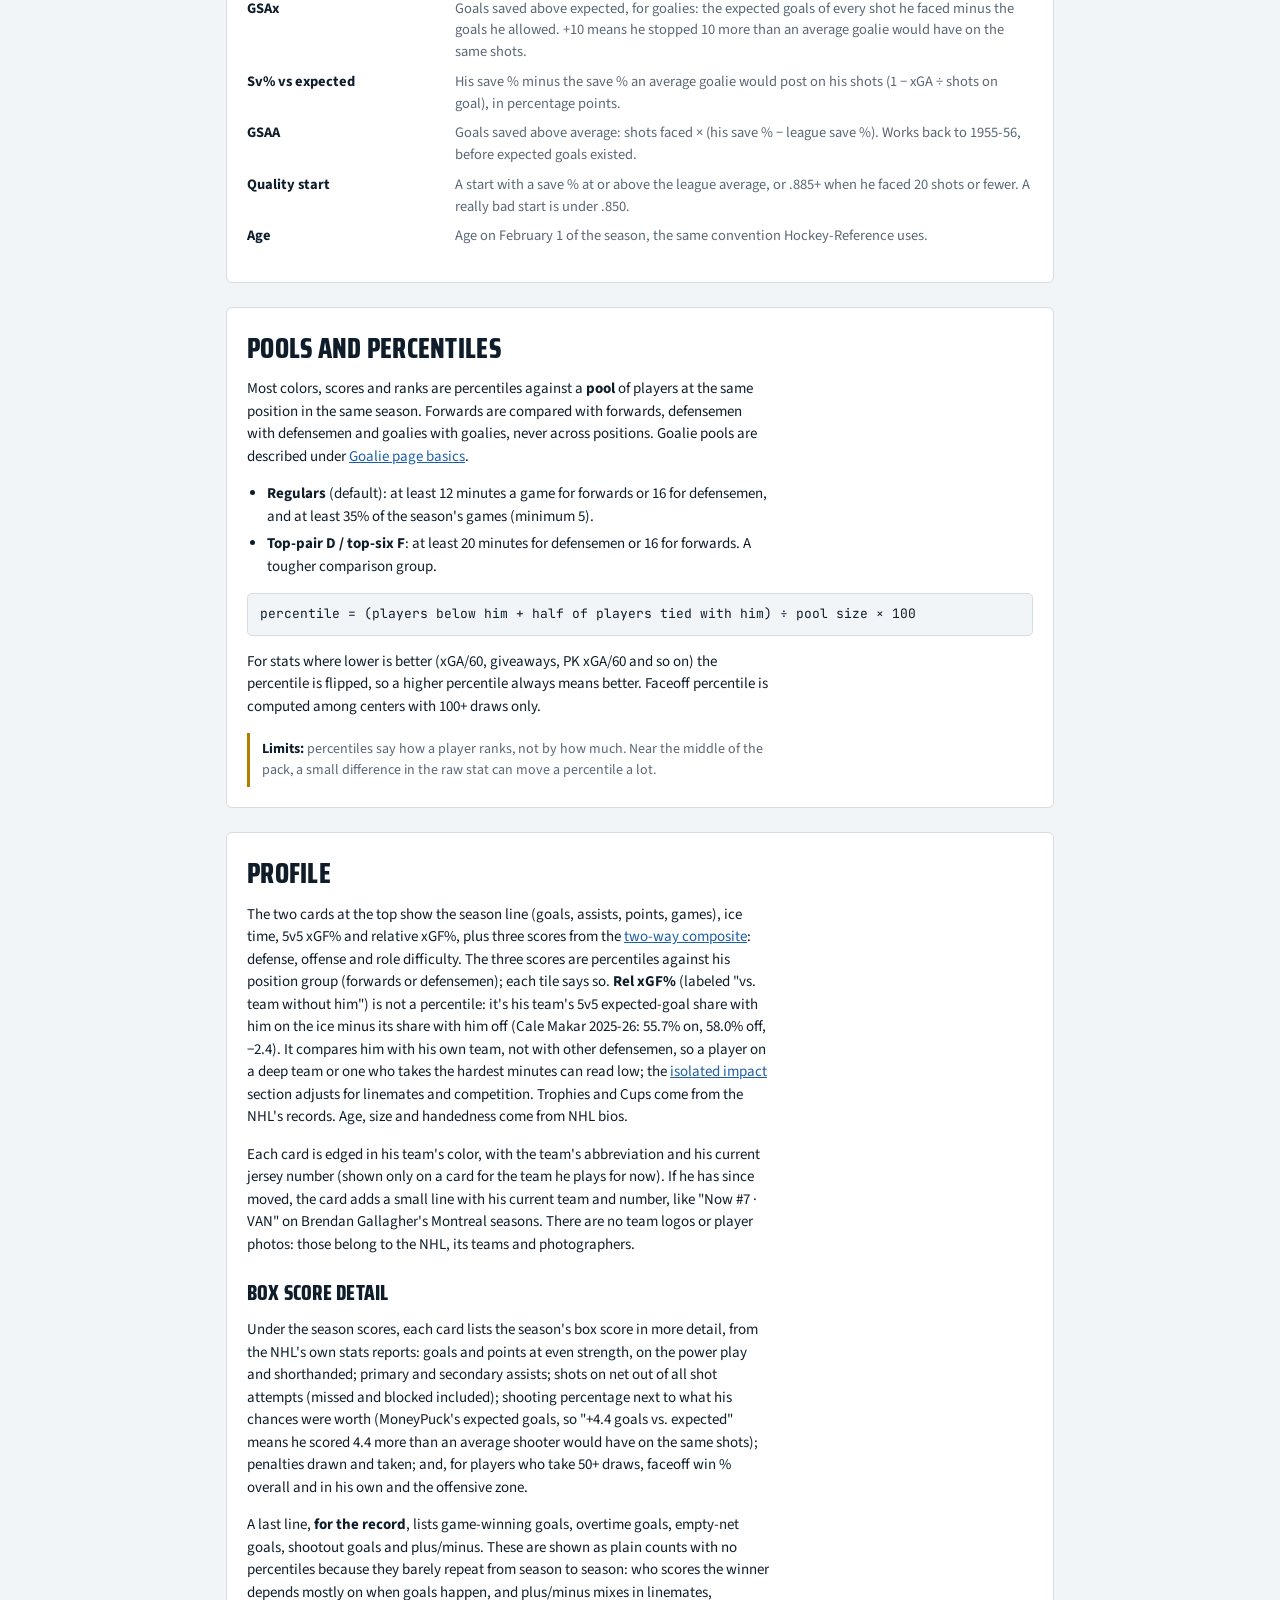
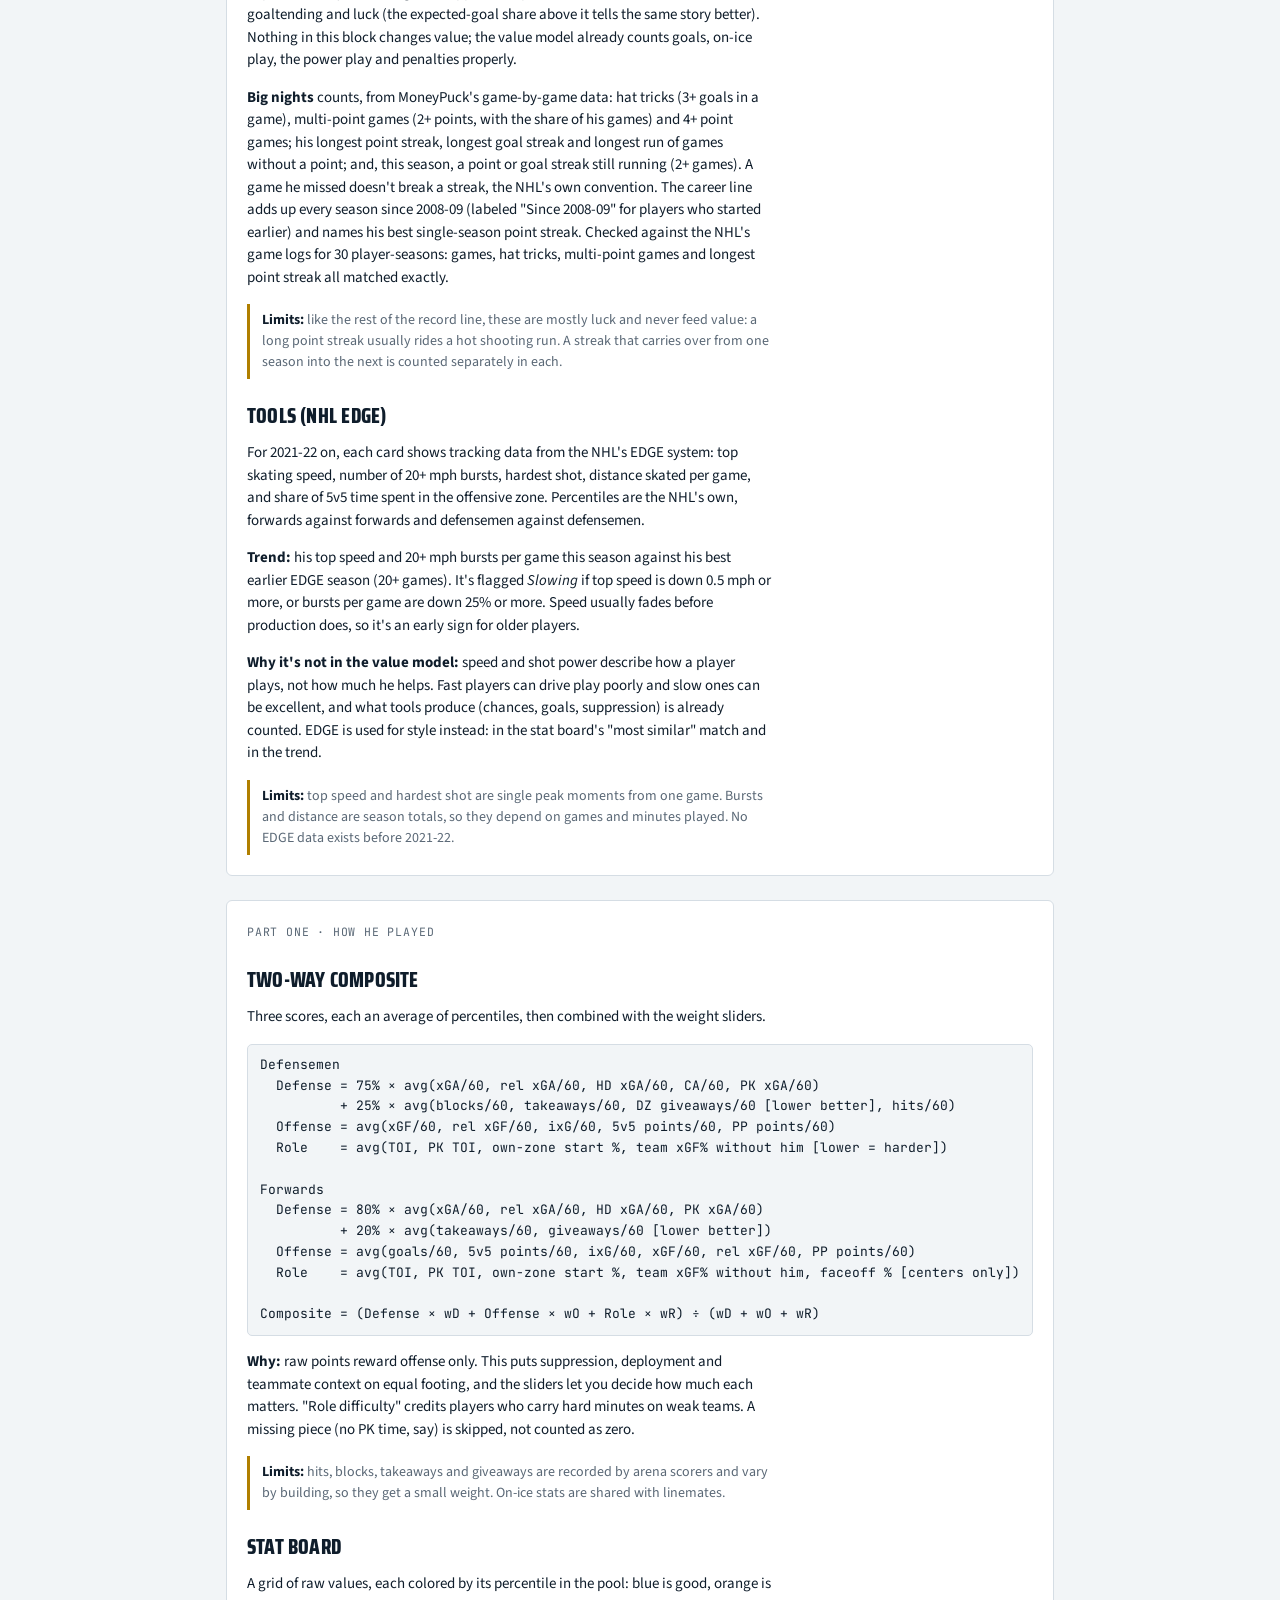
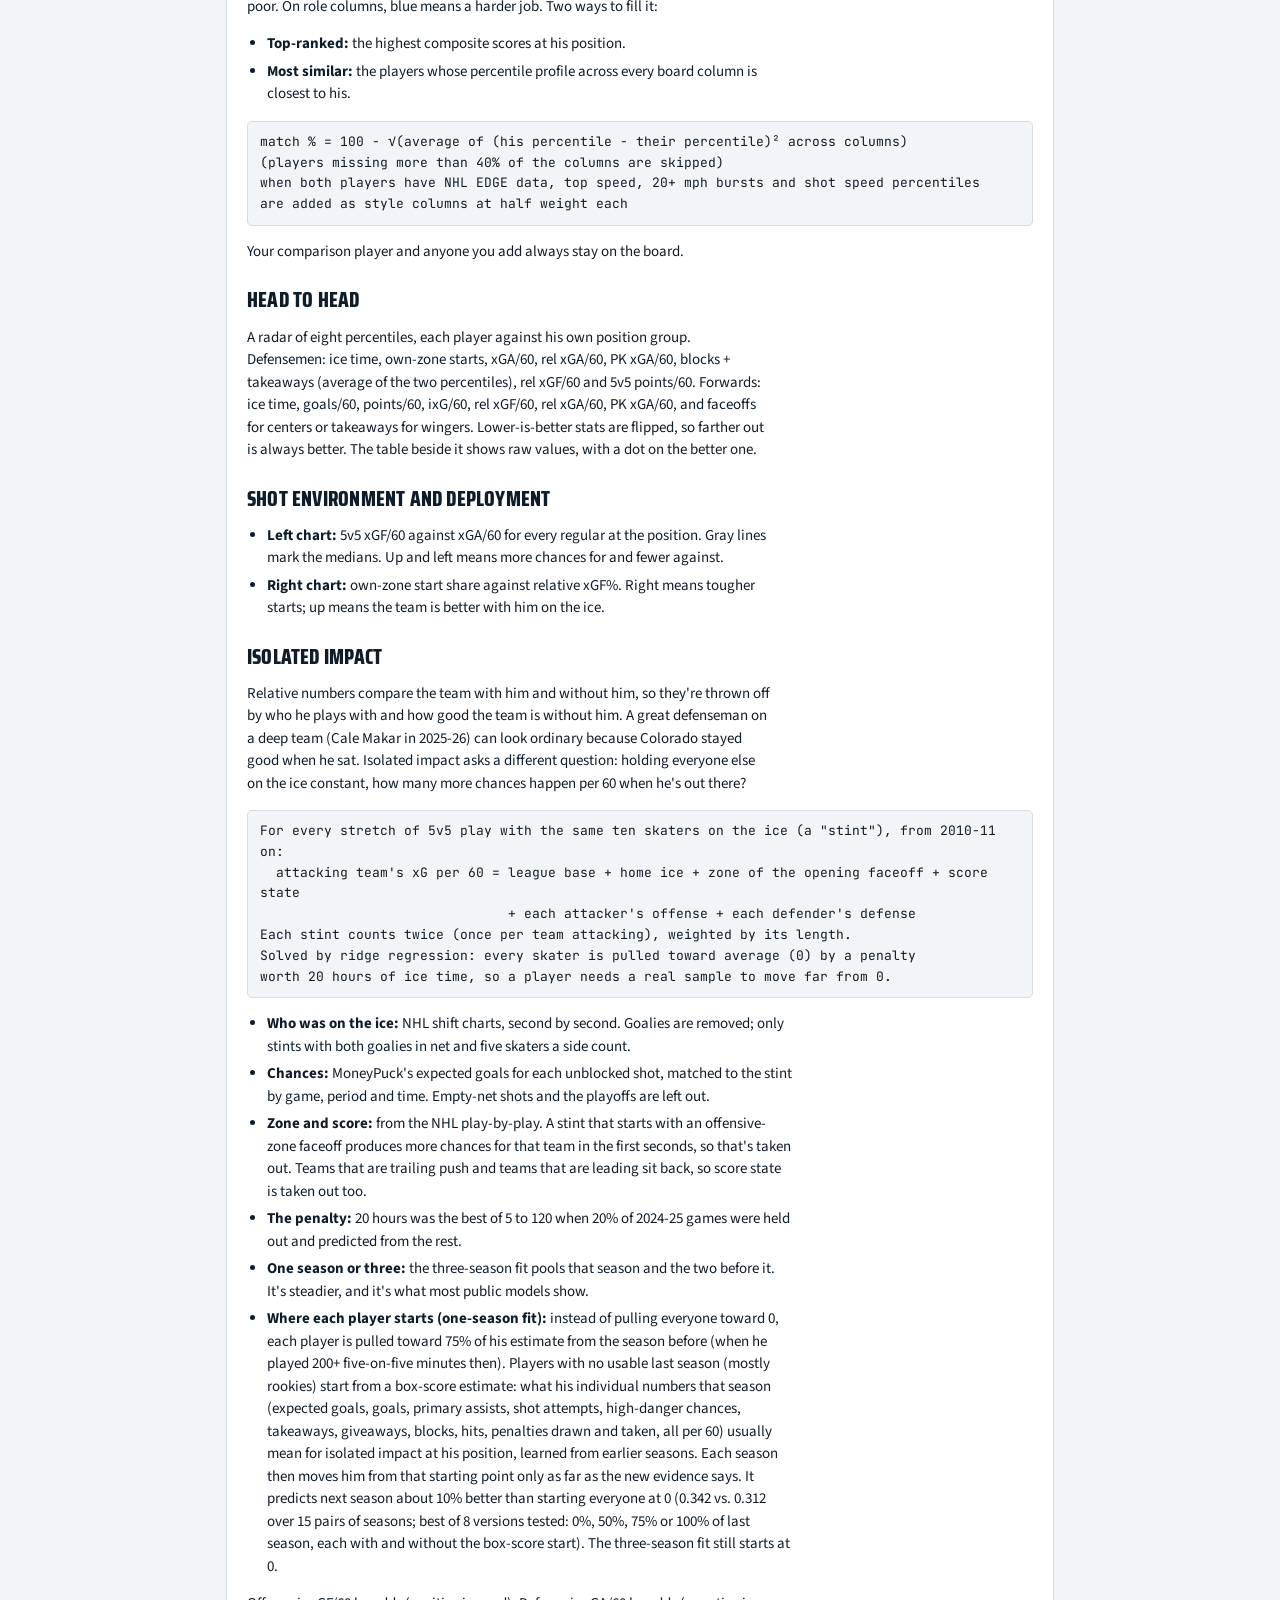
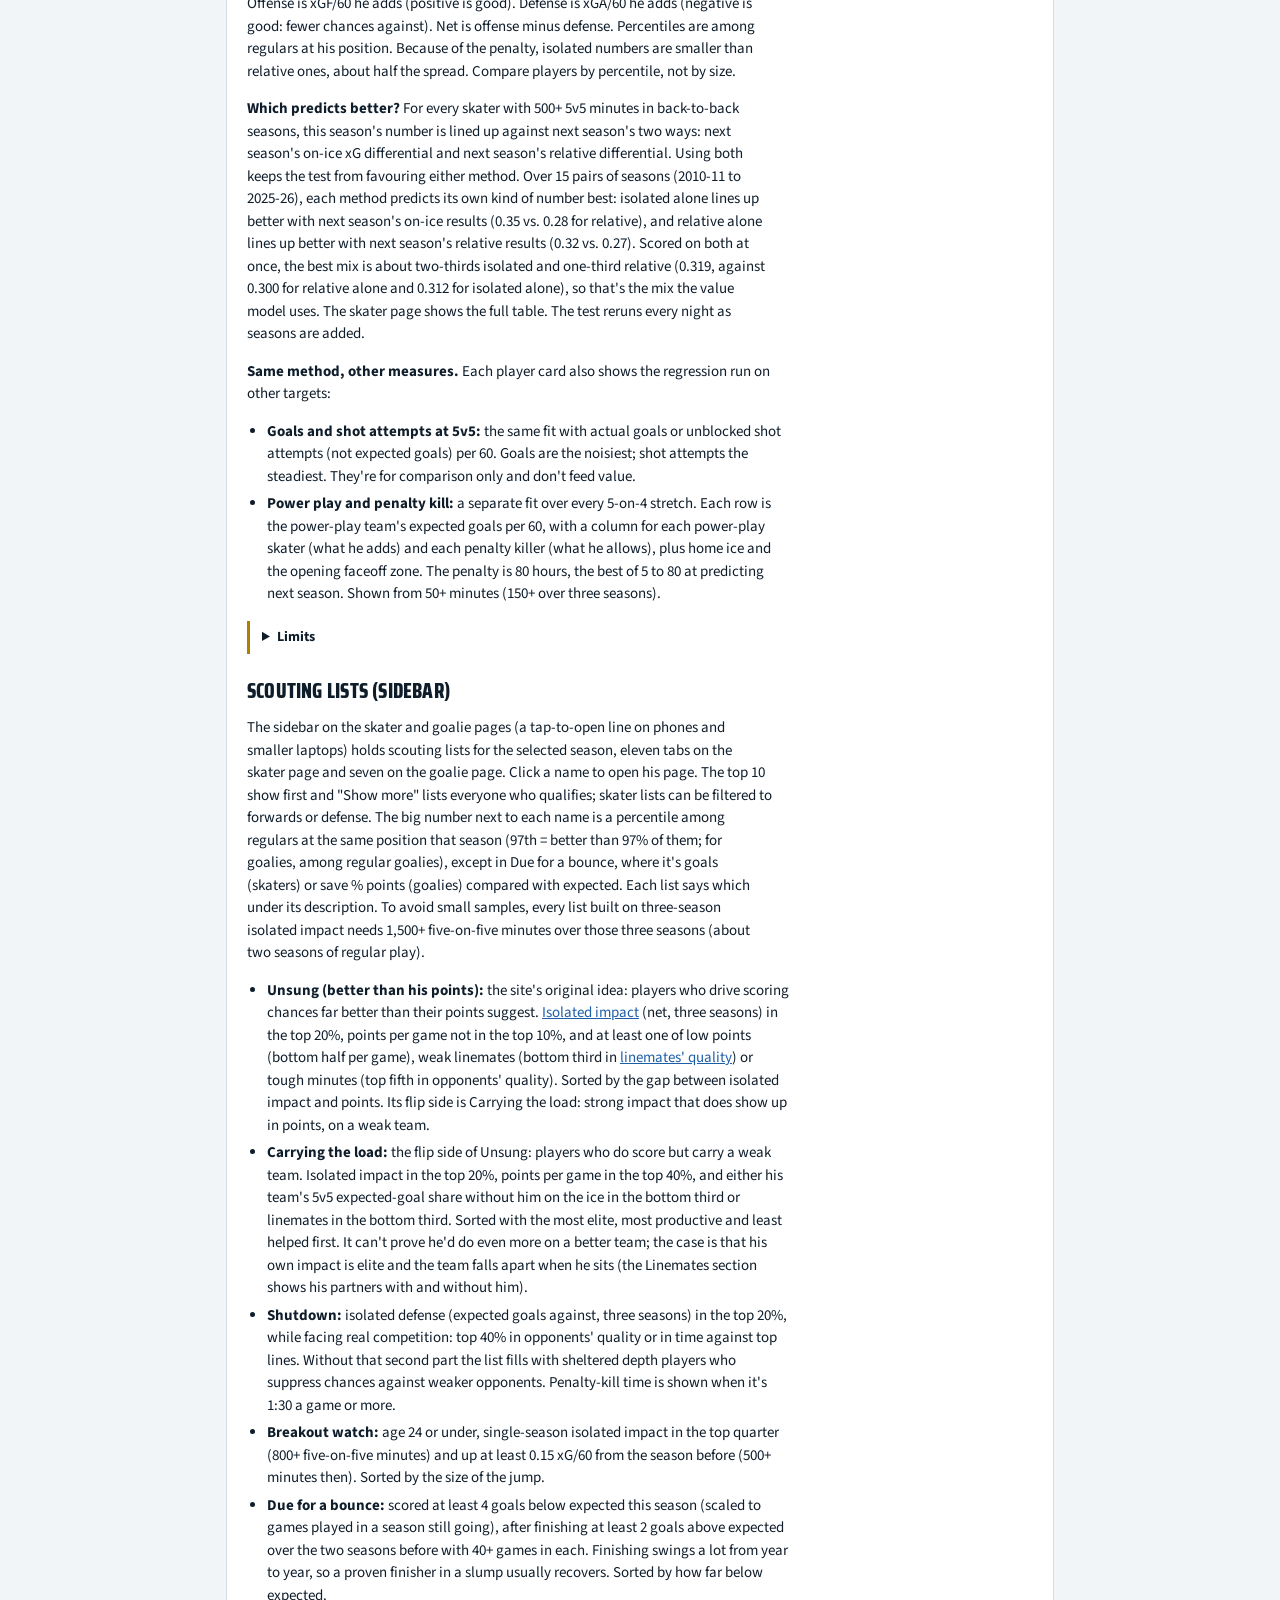
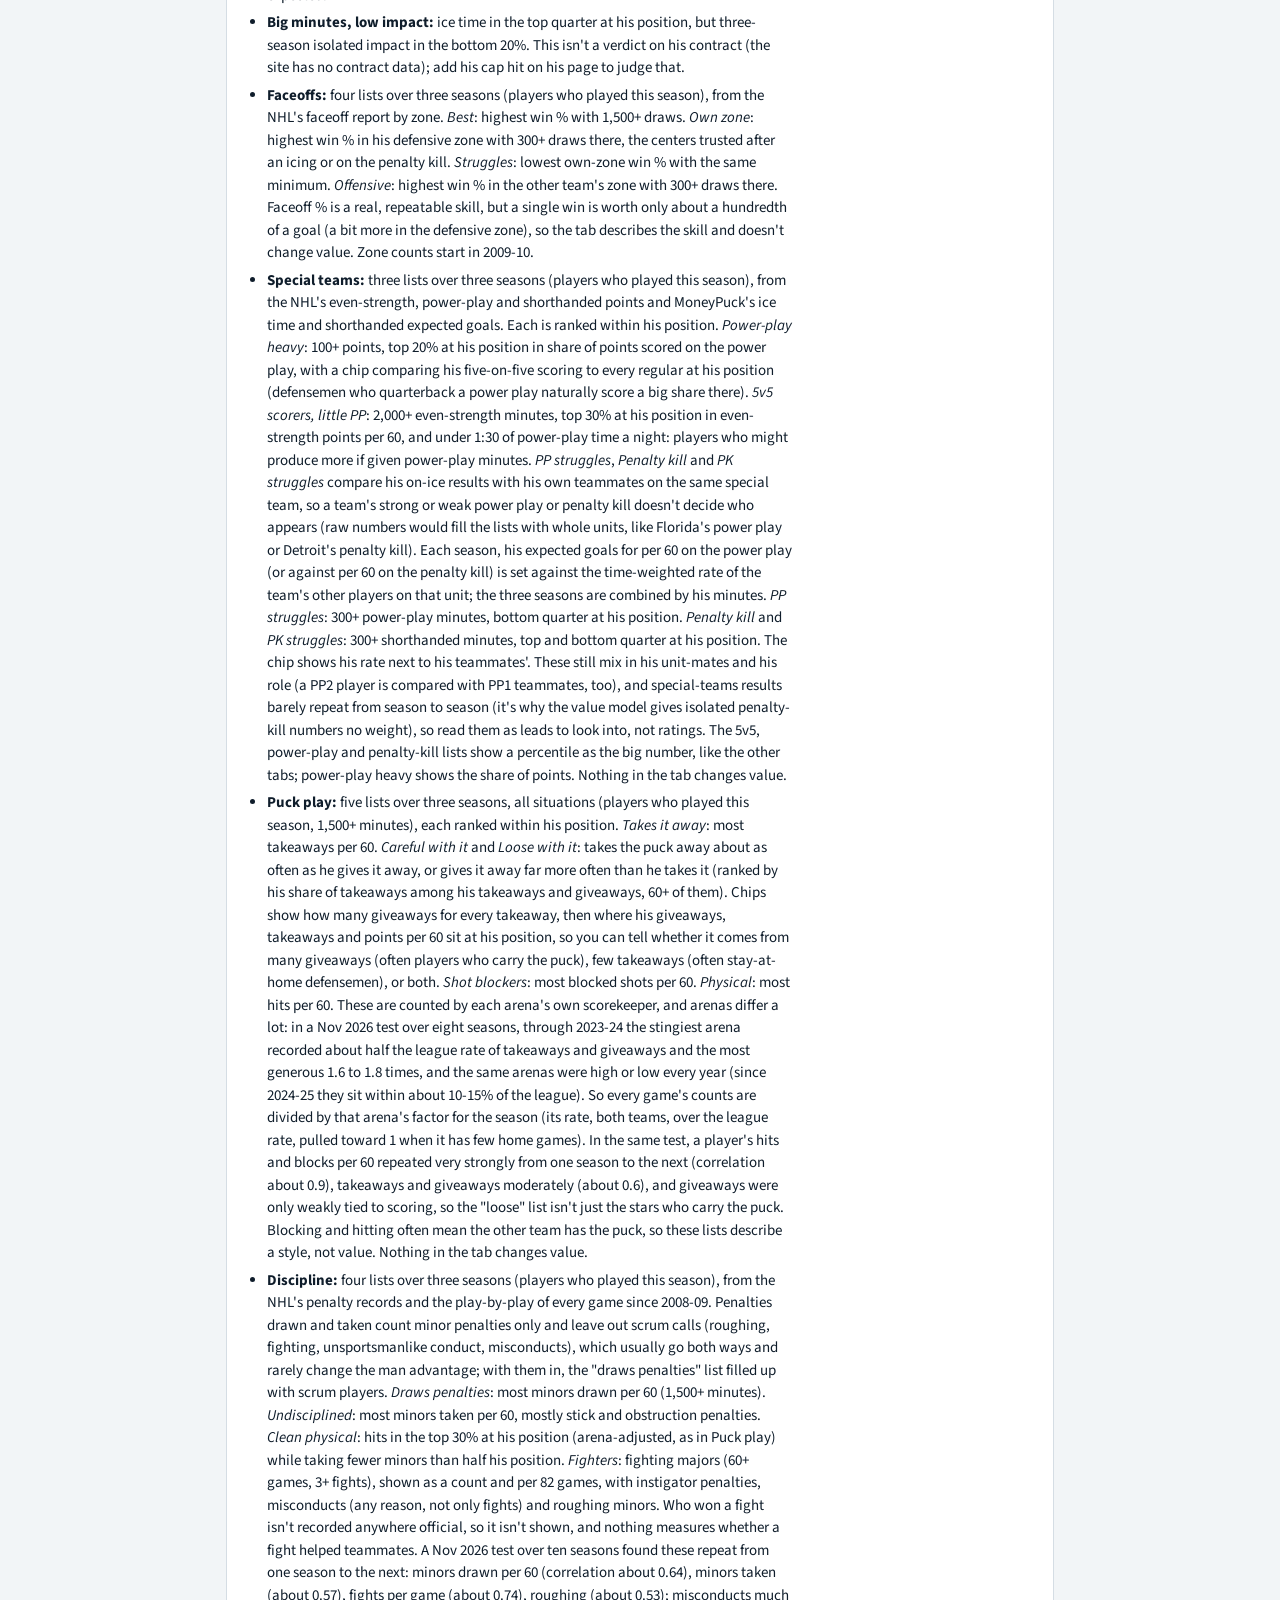
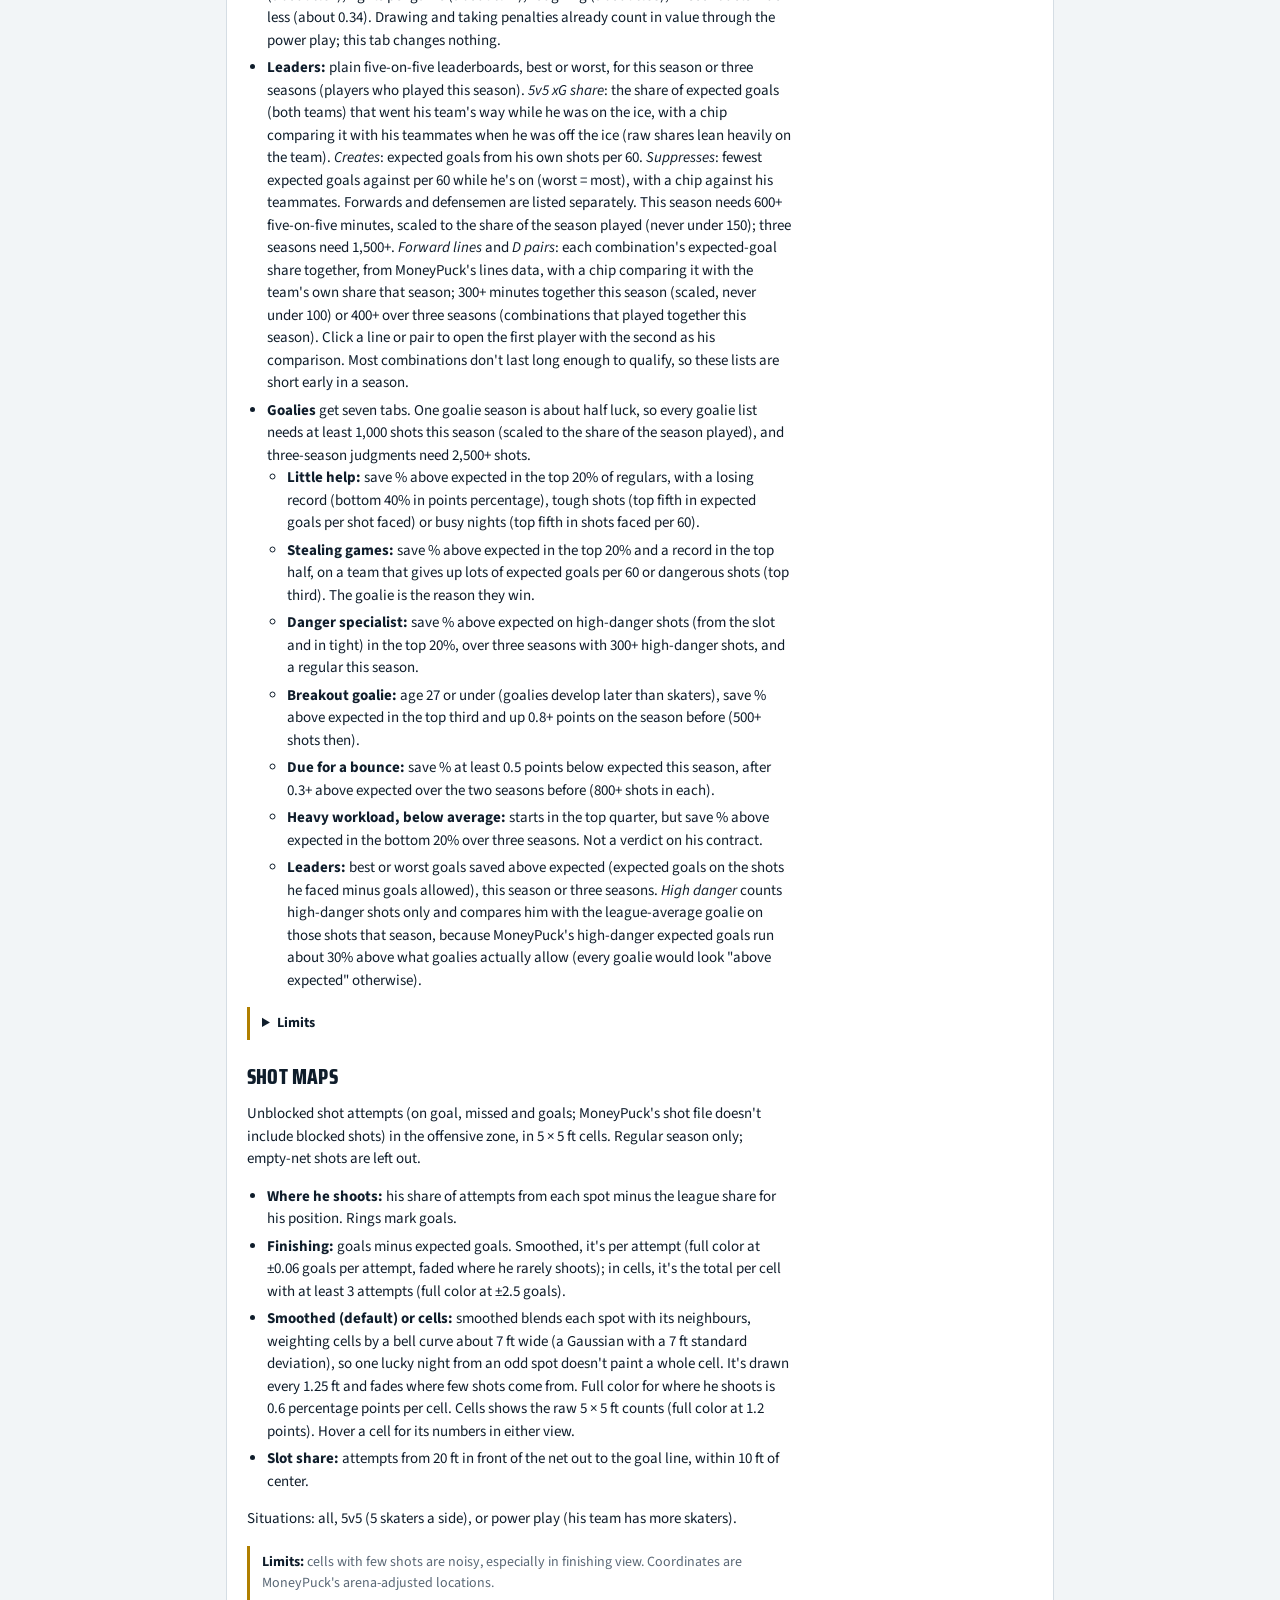
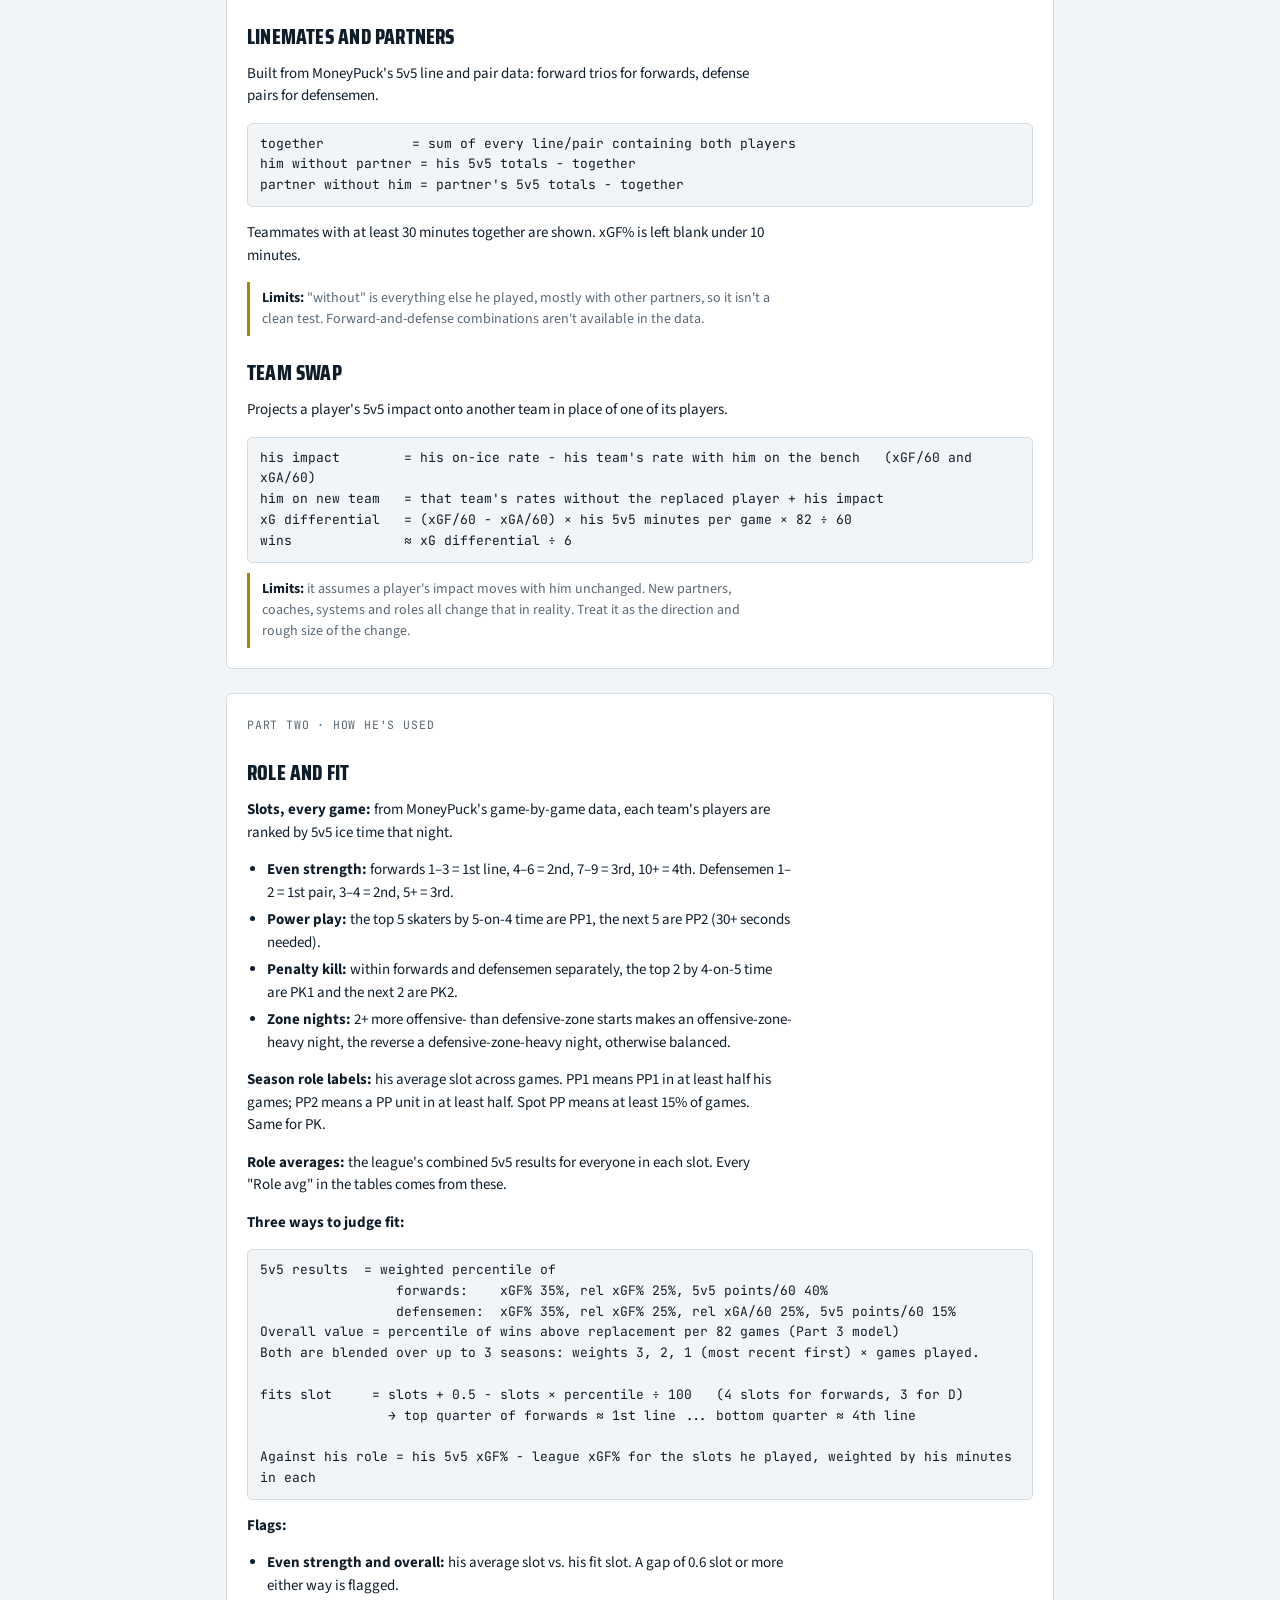
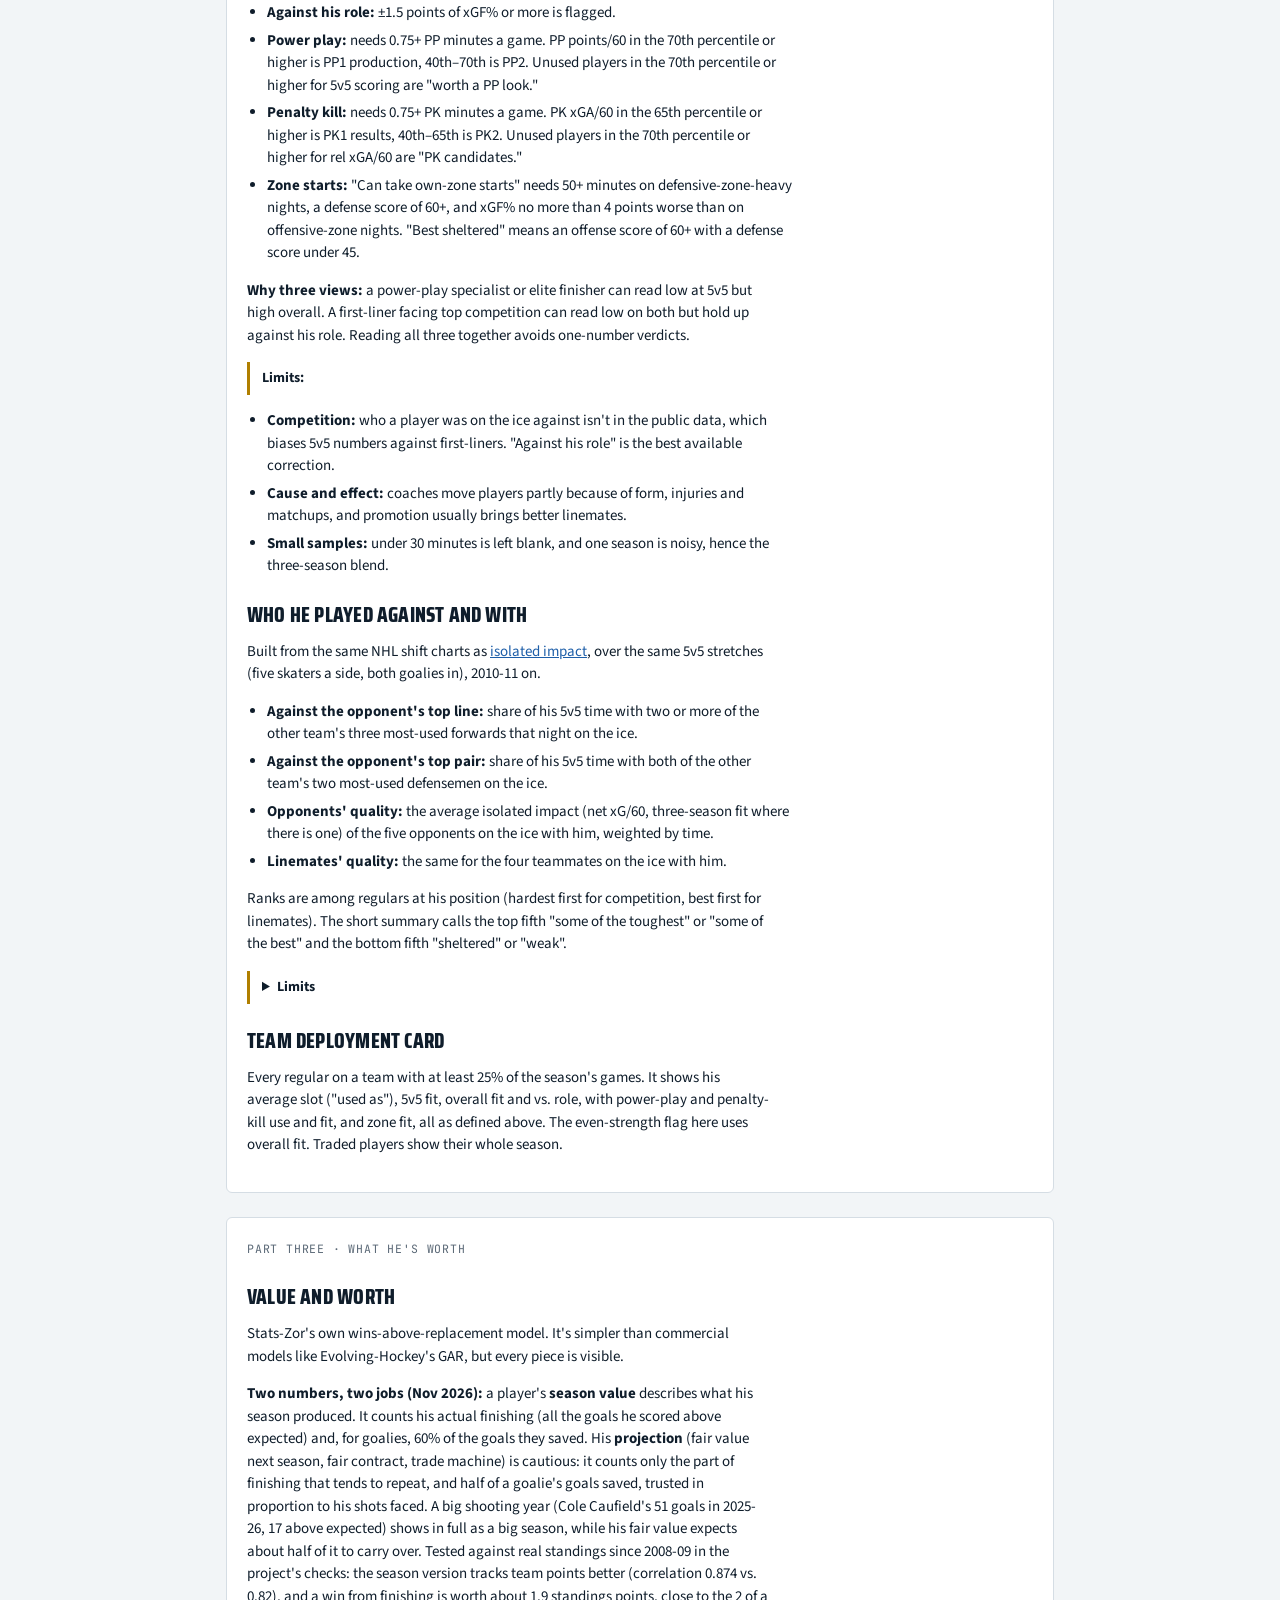
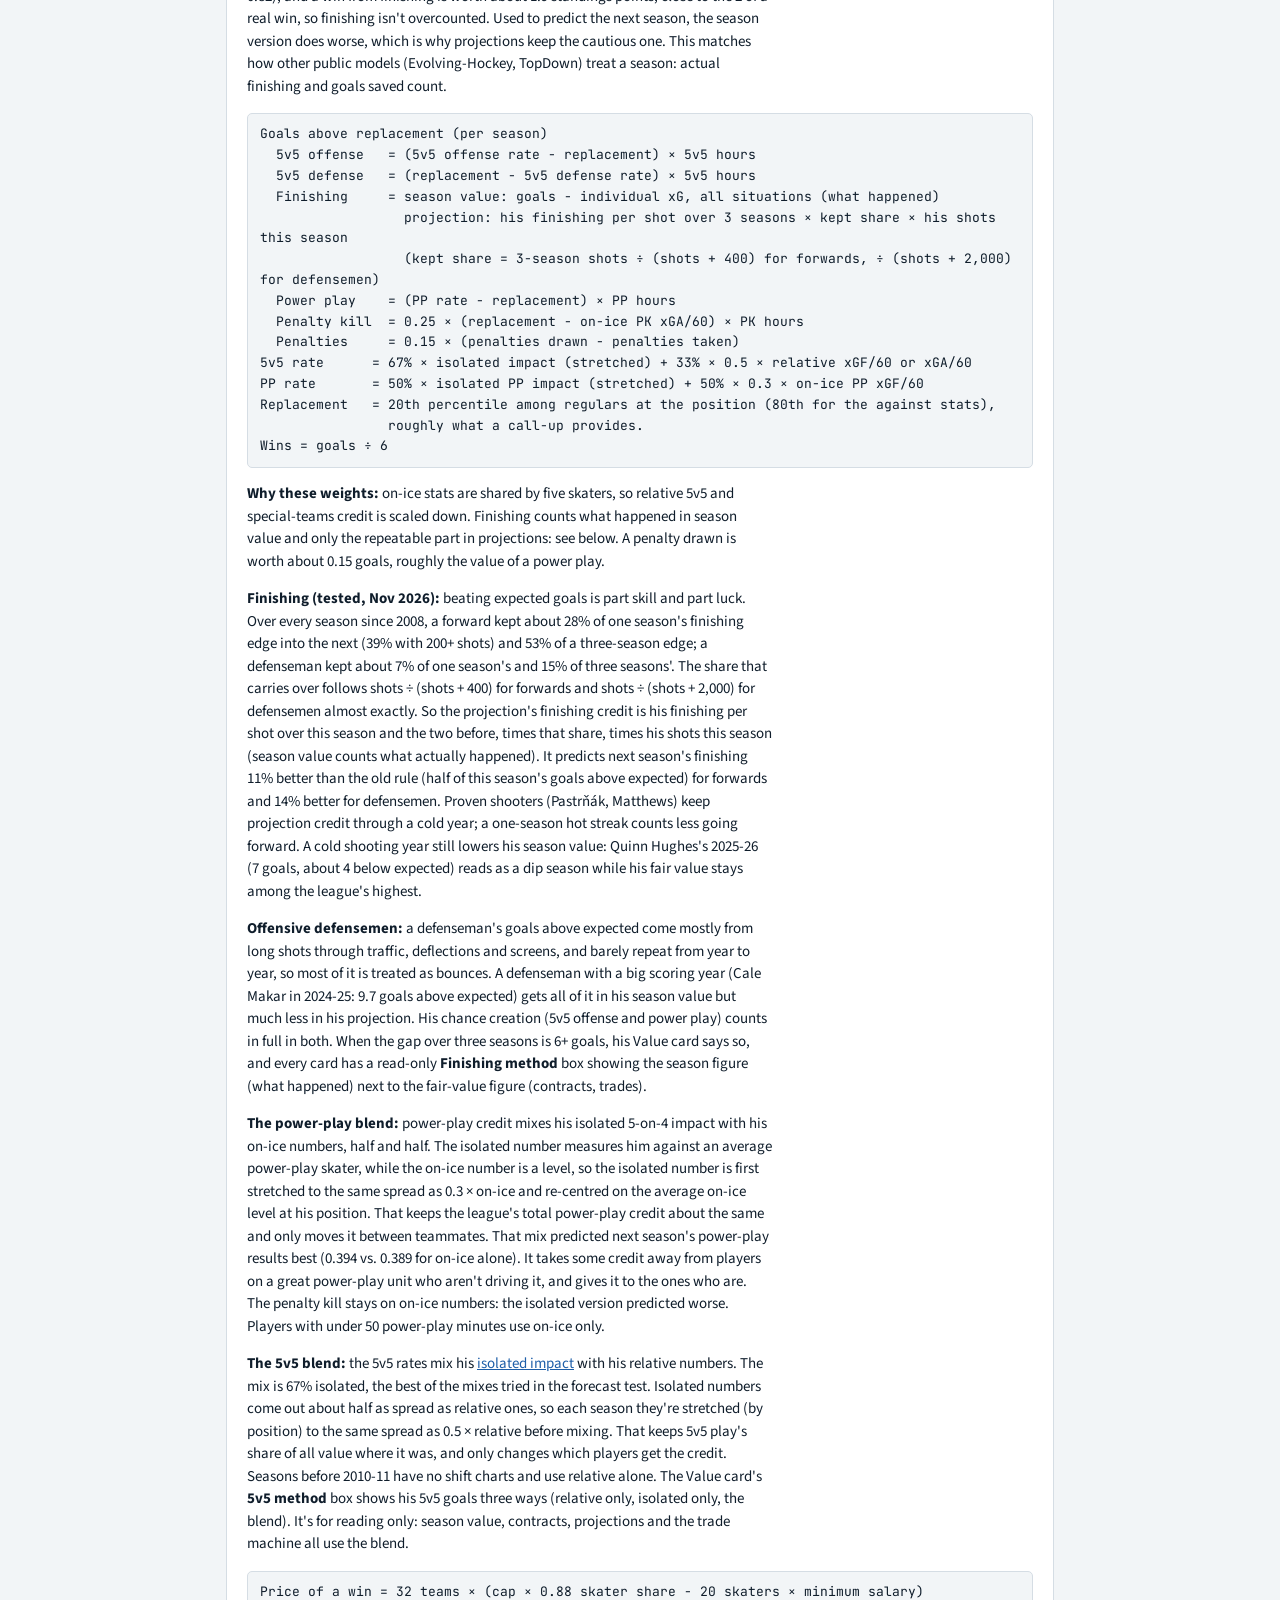
==== commit b52d481a: "Sidebar: rename 'Box score' tab to 'Unsung' with a plainer description; Unsung and Carrying point to" ====
--- a/about.html
+++ b/about.html
@@ -187,8 +187,8 @@
   <h3 id="m-gems">Scouting lists (sidebar)</h3>
   <p>The sidebar on the skater and goalie pages (a tap-to-open line on phones and smaller laptops) holds scouting lists for the selected season, eleven tabs on the skater page and seven on the goalie page. Click a name to open his page. The top 10 show first and "Show more" lists everyone who qualifies; skater lists can be filtered to forwards or defense. The big number next to each name is a percentile among regulars at the same position that season (97th = better than 97% of them; for goalies, among regular goalies), except in Due for a bounce, where it's goals (skaters) or save % points (goalies) compared with expected. Each list says which under its description. To avoid small samples, every list built on three-season isolated impact needs 1,500+ five-on-five minutes over those three seasons (about two seasons of regular play).</p>
   <ul>
-    <li><strong>Doing more than the box score:</strong> <a href="#m-iso">isolated impact</a> (net, three seasons) in the top 20%, points per game not in the top 10%, and at least one of low points (bottom half per game), weak linemates (bottom third in <a href="#m-comp">linemates' quality</a>) or tough minutes (top fifth in opponents' quality). Sorted by the gap between isolated impact and points.</li>
-    <li><strong>Carrying the load:</strong> the flip side: players who do score but carry a weak team. Isolated impact in the top 20%, points per game in the top 40%, and either his team's 5v5 expected-goal share without him on the ice in the bottom third or linemates in the bottom third. Sorted with the most elite, most productive and least helped first. It can't prove he'd do even more on a better team; the case is that his own impact is elite and the team falls apart when he sits (the Linemates section shows his partners with and without him).</li>
+    <li><strong>Unsung (better than his points):</strong> the site's original idea: players who drive scoring chances far better than their points suggest. <a href="#m-iso">Isolated impact</a> (net, three seasons) in the top 20%, points per game not in the top 10%, and at least one of low points (bottom half per game), weak linemates (bottom third in <a href="#m-comp">linemates' quality</a>) or tough minutes (top fifth in opponents' quality). Sorted by the gap between isolated impact and points. Its flip side is Carrying the load: strong impact that does show up in points, on a weak team.</li>
+    <li><strong>Carrying the load:</strong> the flip side of Unsung: players who do score but carry a weak team. Isolated impact in the top 20%, points per game in the top 40%, and either his team's 5v5 expected-goal share without him on the ice in the bottom third or linemates in the bottom third. Sorted with the most elite, most productive and least helped first. It can't prove he'd do even more on a better team; the case is that his own impact is elite and the team falls apart when he sits (the Linemates section shows his partners with and without him).</li>
     <li><strong>Shutdown:</strong> isolated defense (expected goals against, three seasons) in the top 20%, while facing real competition: top 40% in opponents' quality or in time against top lines. Without that second part the list fills with sheltered depth players who suppress chances against weaker opponents. Penalty-kill time is shown when it's 1:30 a game or more.</li>
     <li><strong>Breakout watch:</strong> age 24 or under, single-season isolated impact in the top quarter (800+ five-on-five minutes) and up at least 0.15 xG/60 from the season before (500+ minutes then). Sorted by the size of the jump.</li>
     <li><strong>Due for a bounce:</strong> scored at least 4 goals below expected this season (scaled to games played in a season still going), after finishing at least 2 goals above expected over the two seasons before with 40+ games in each. Finishing swings a lot from year to year, so a proven finisher in a slump usually recovers. Sorted by how far below expected.</li>
